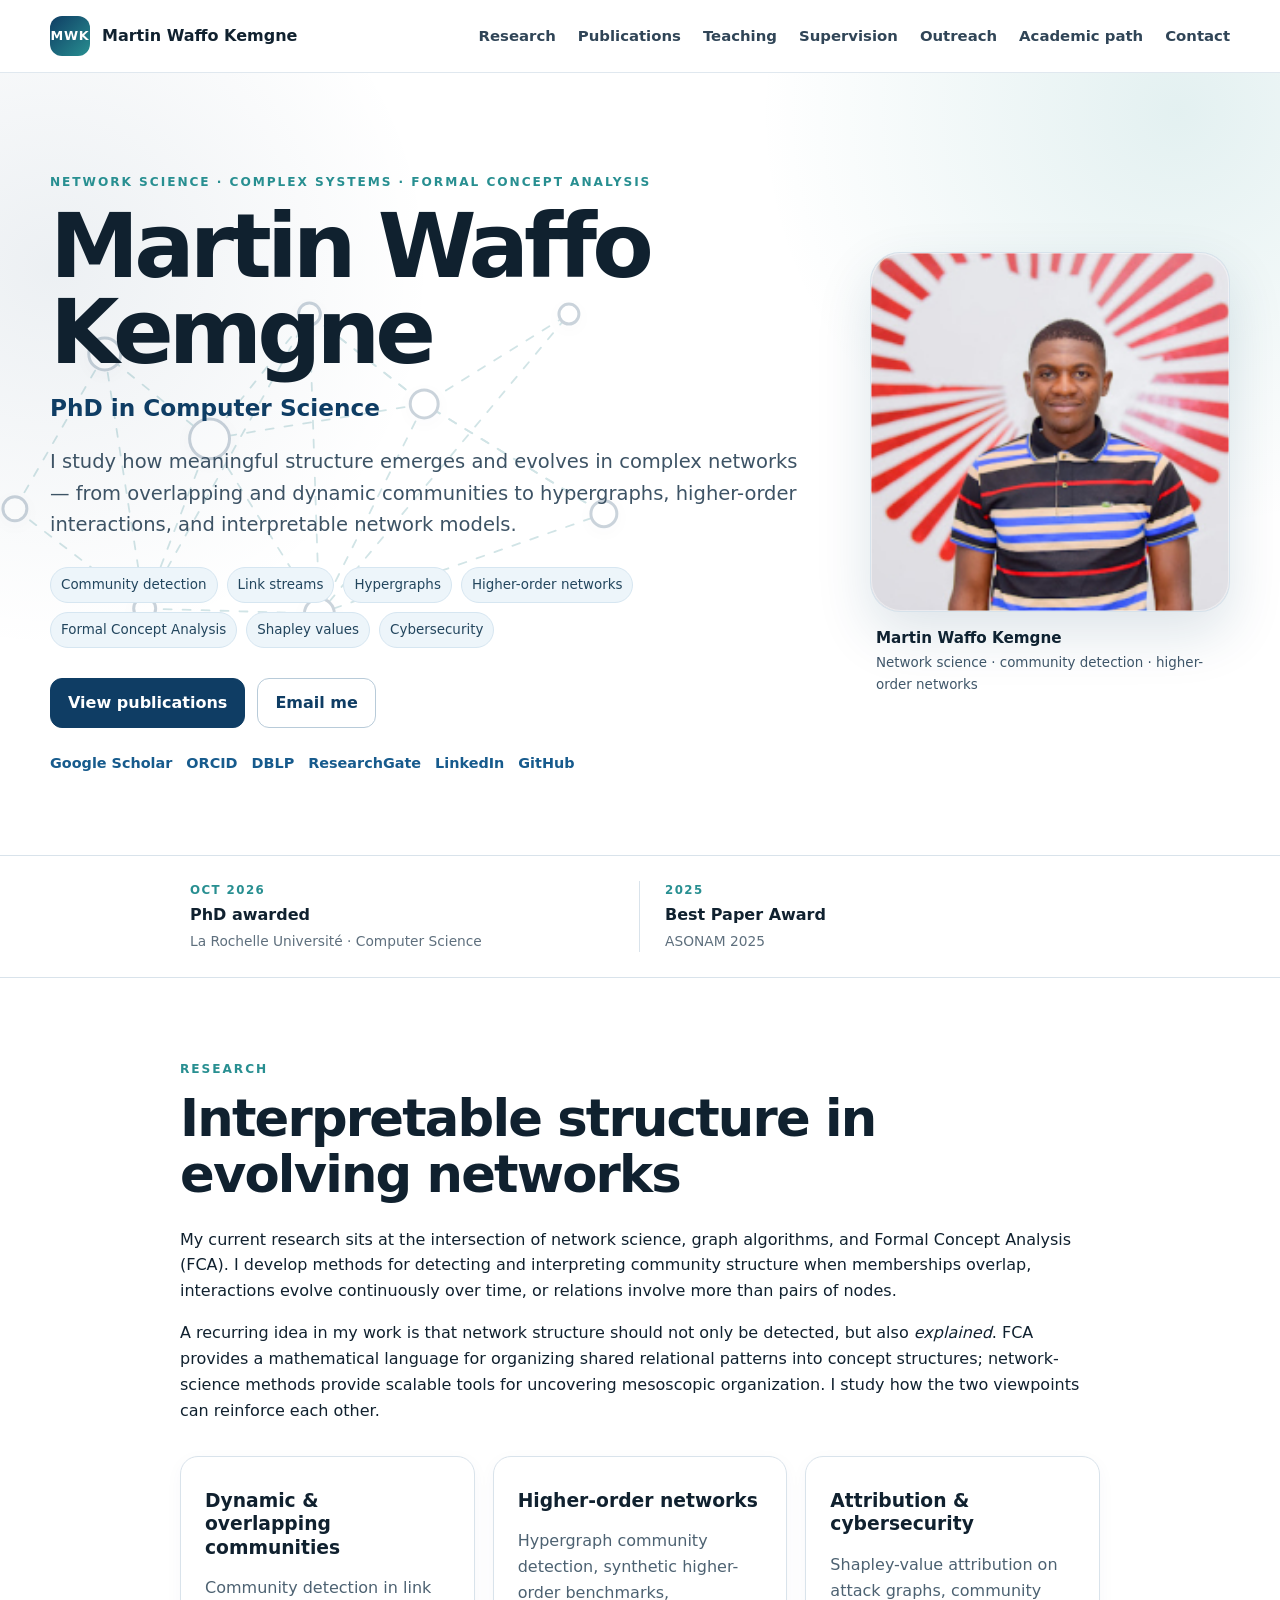
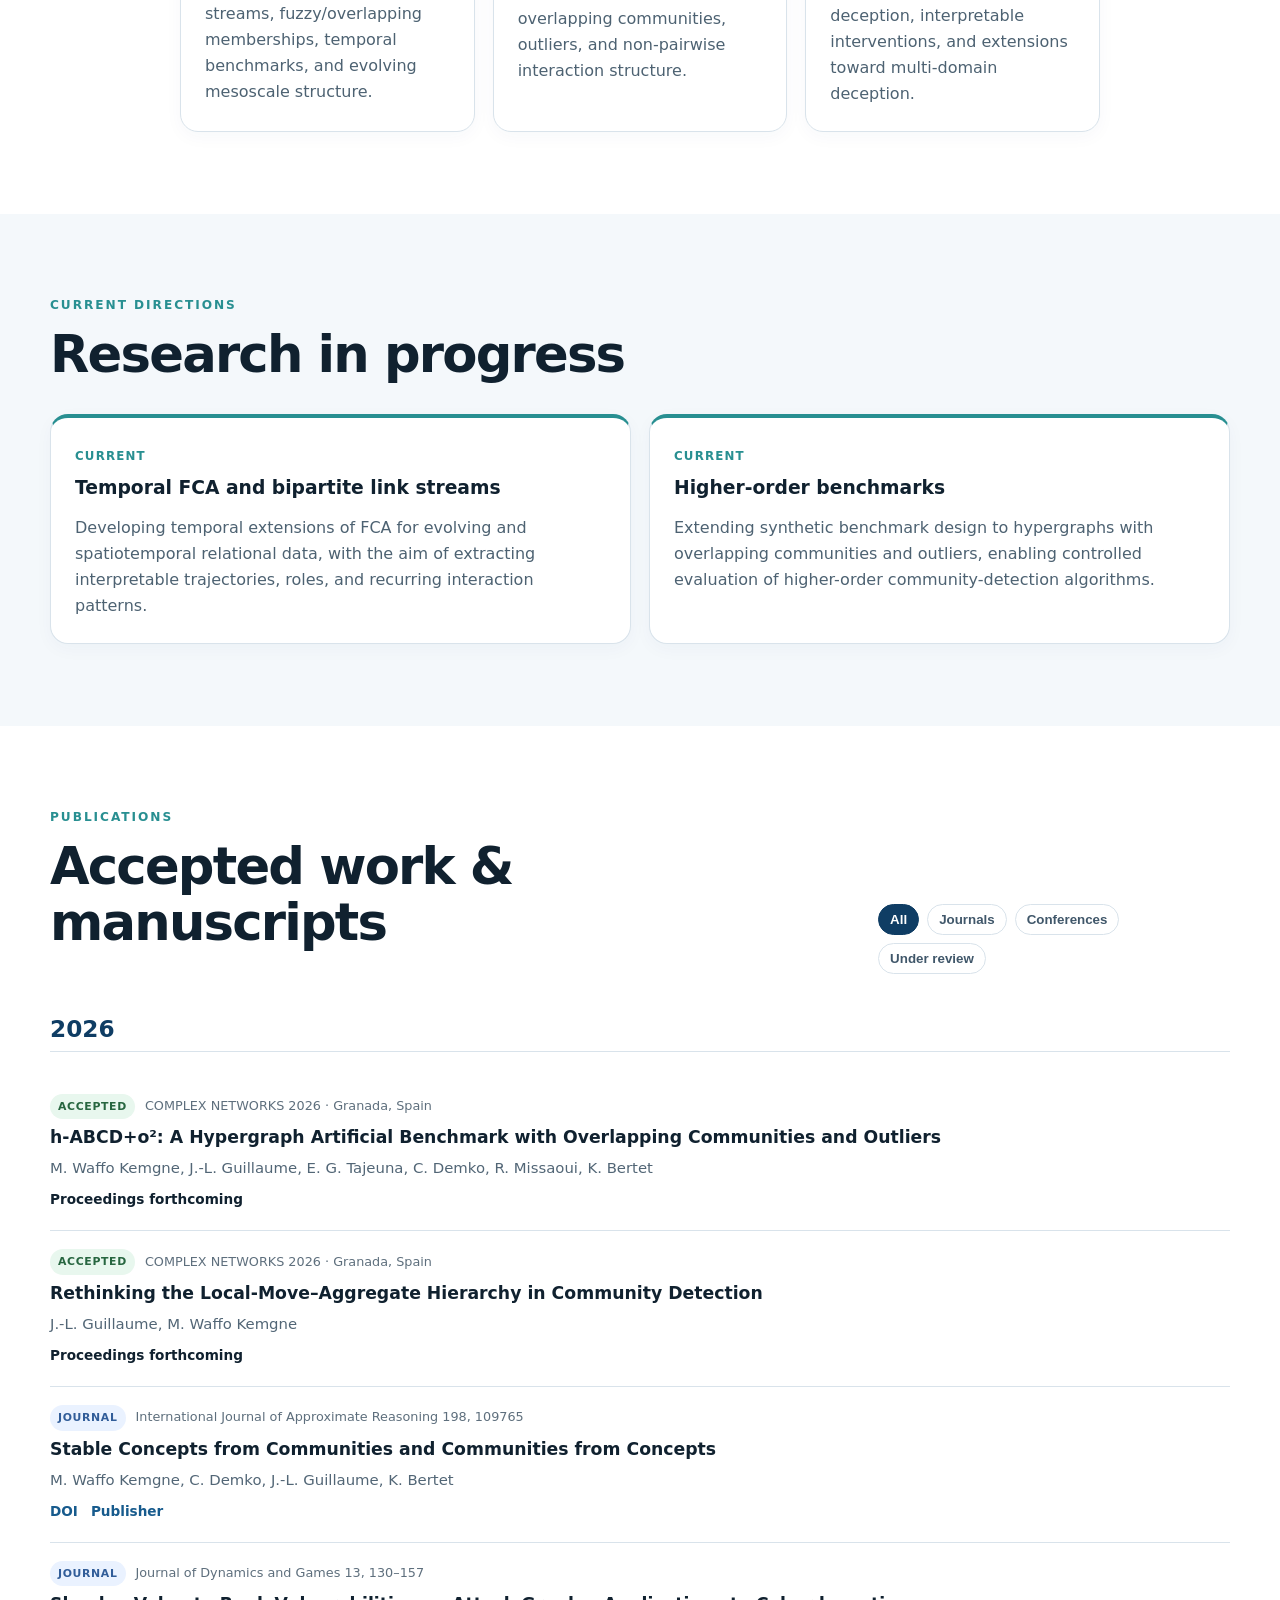
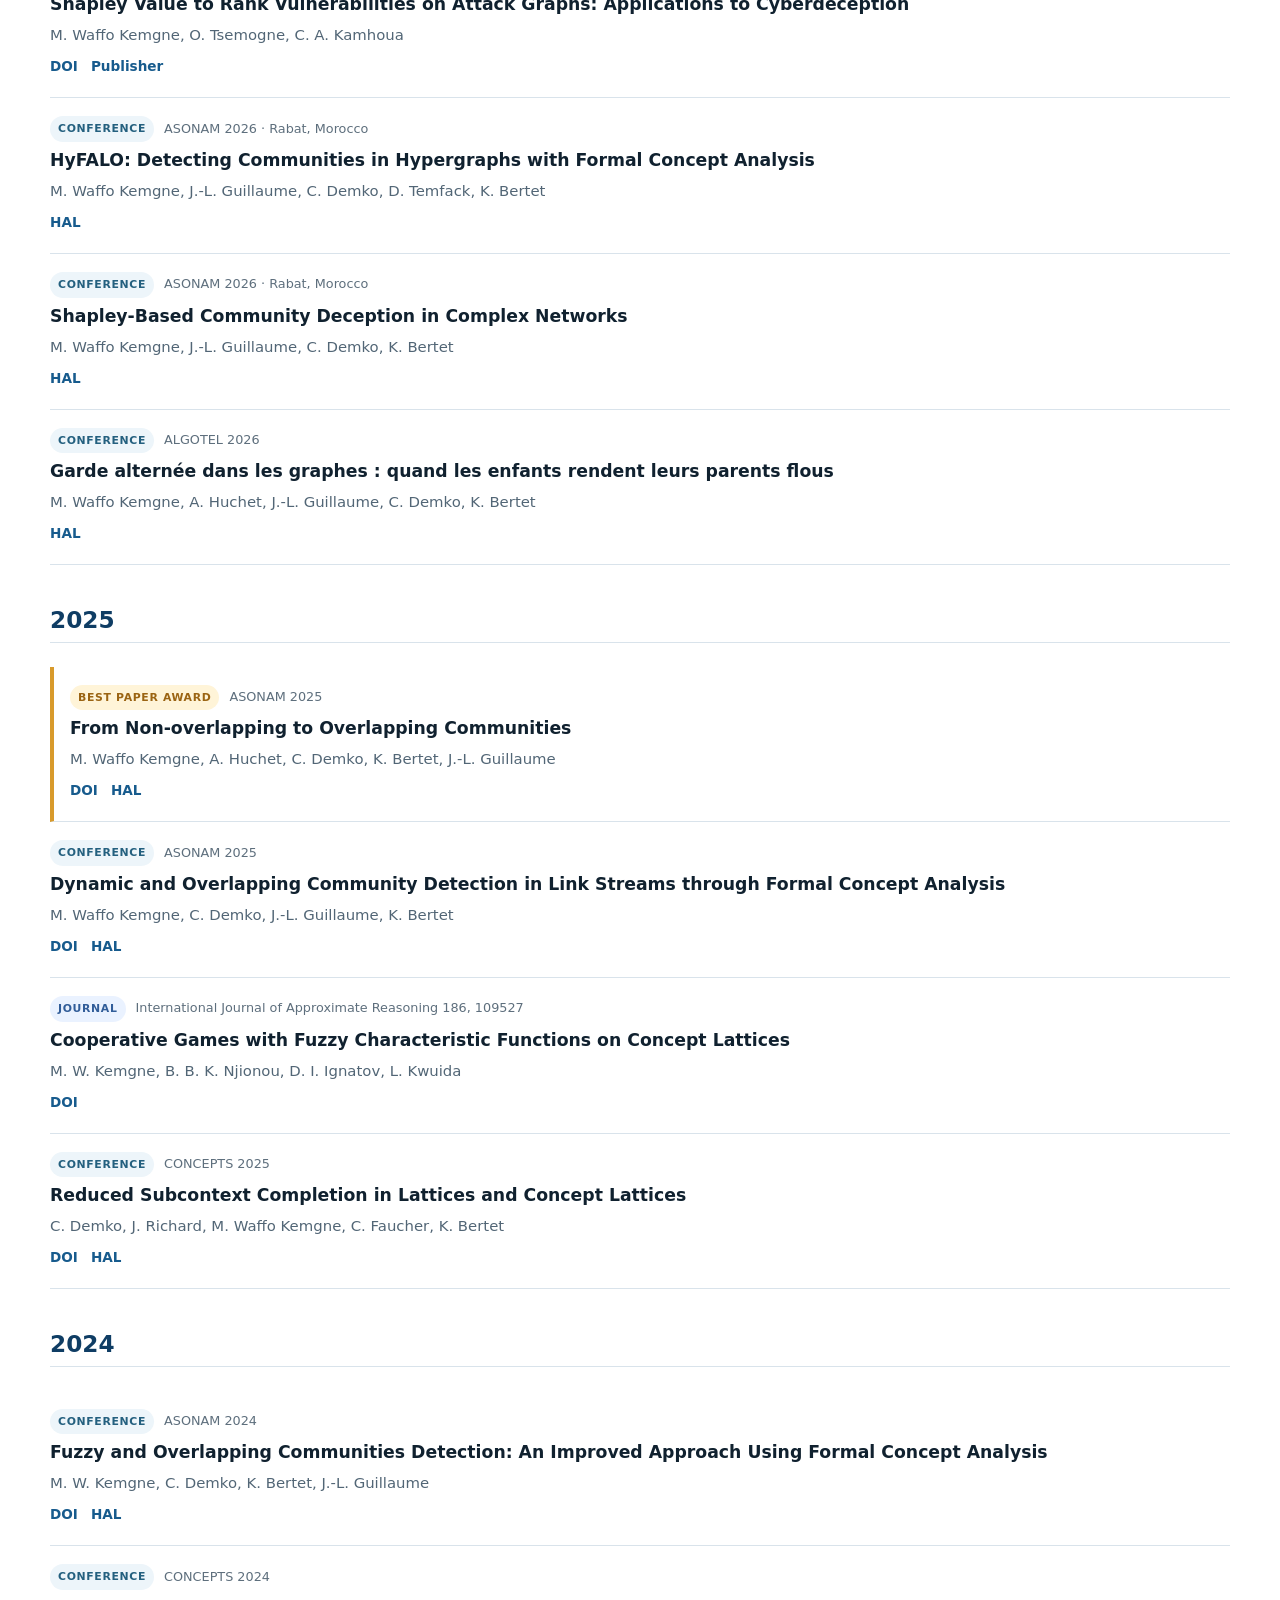
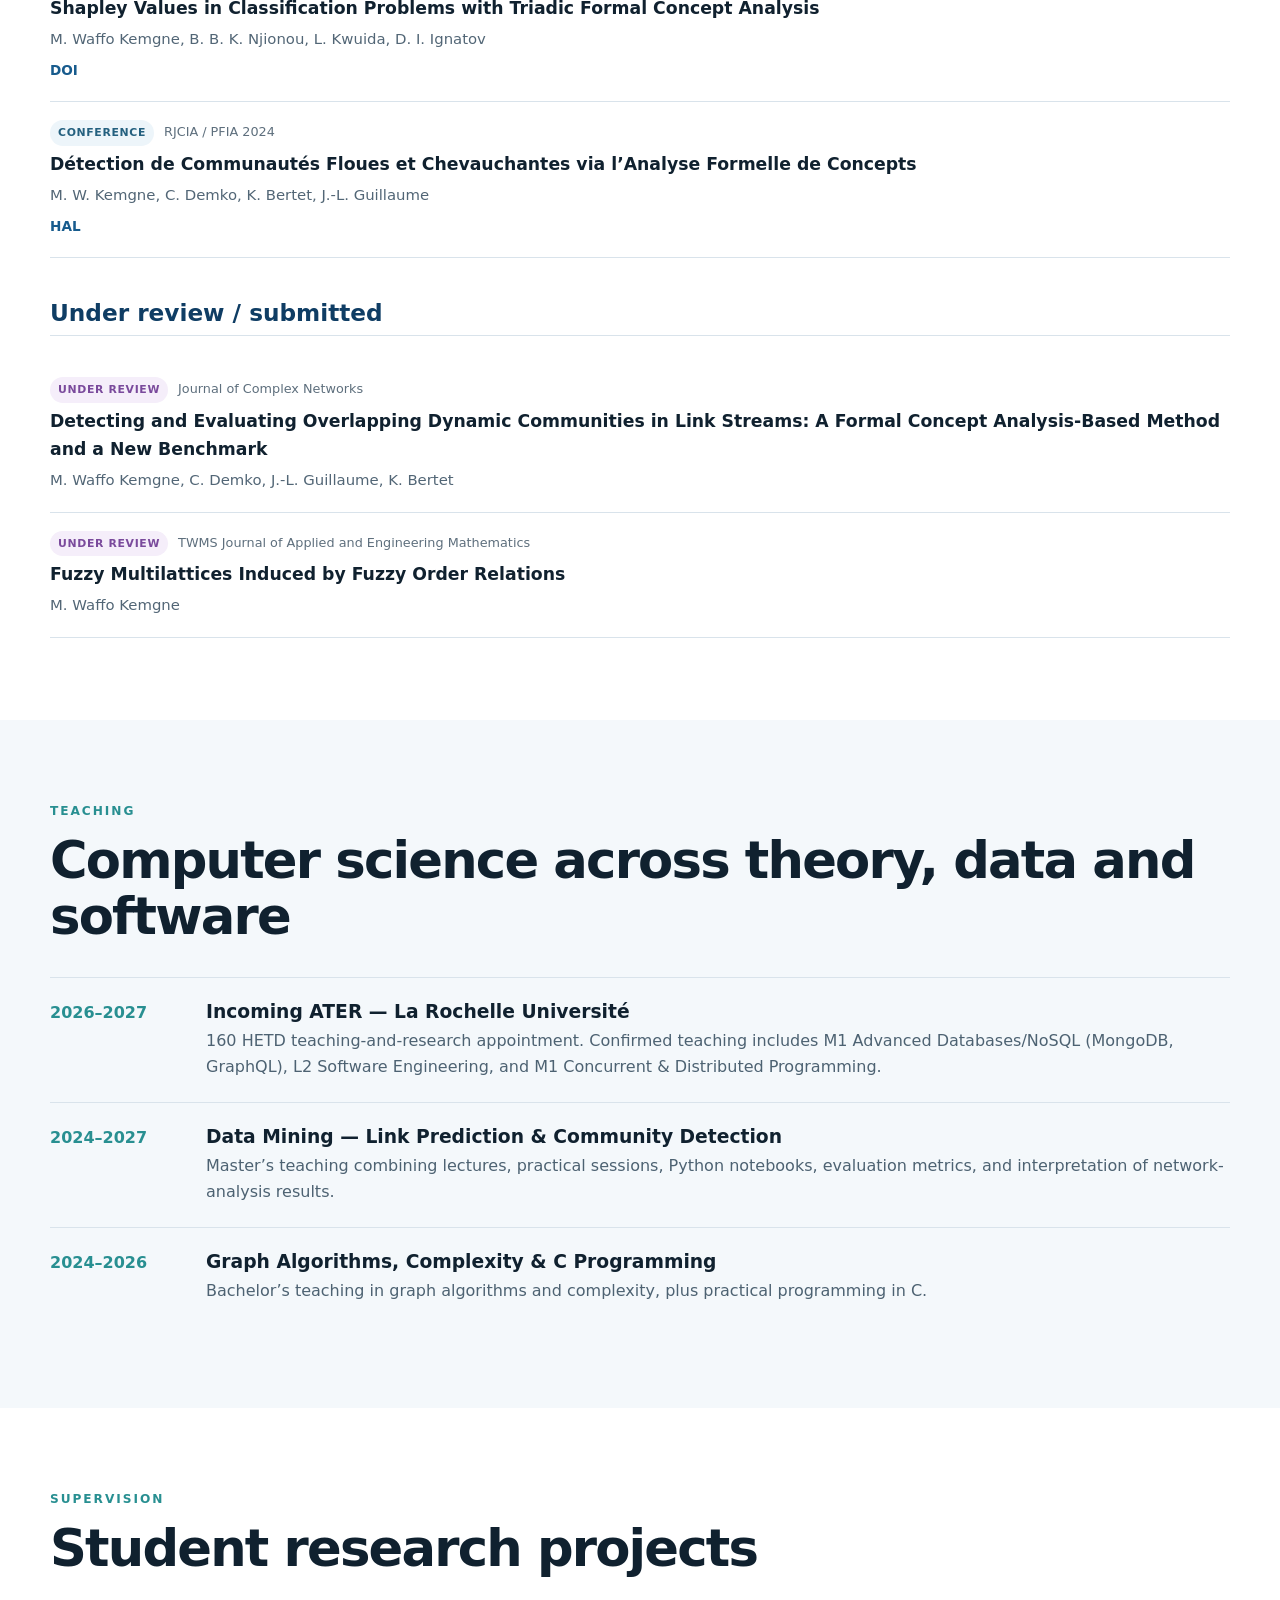
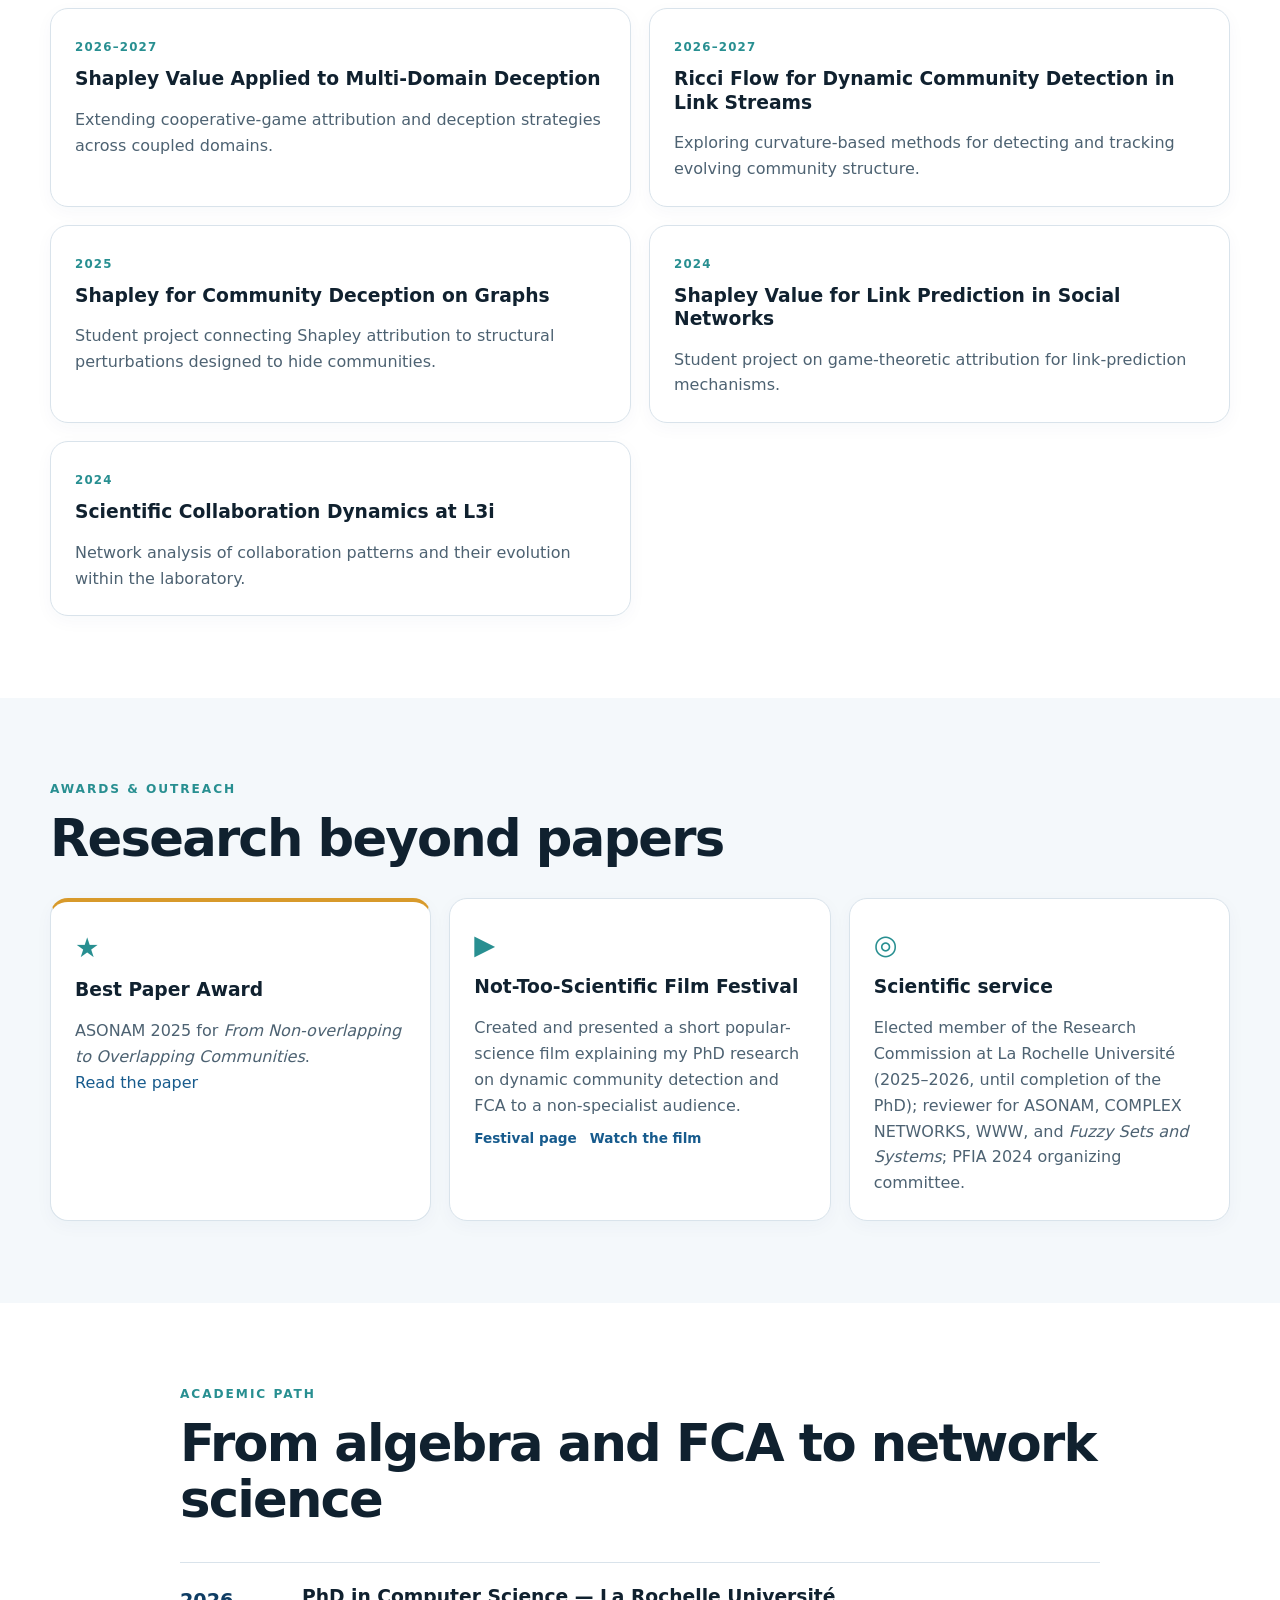
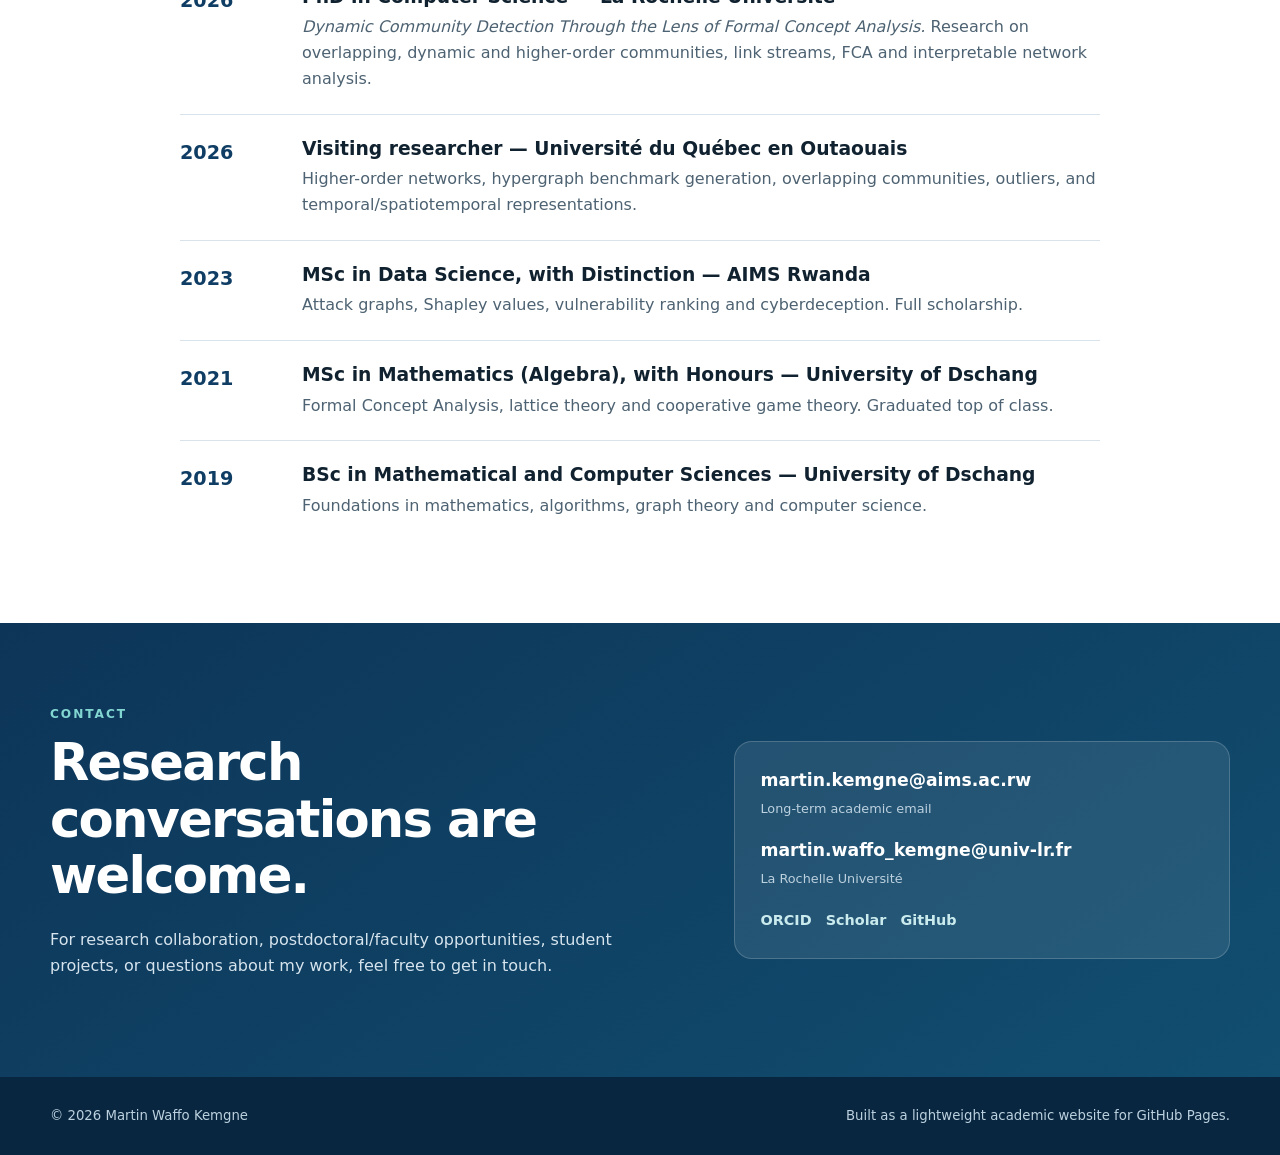
==== index.html @ 8e4bcd72 "Second updating to add dynamic and remove_ac_paper" ====
<!doctype html>
<html lang="en">
<head>
  <meta charset="utf-8">
  <meta name="viewport" content="width=device-width, initial-scale=1">
  <meta name="description" content="Martin Waffo Kemgne — PhD in Computer Science working on network science, community detection, temporal and higher-order networks, Formal Concept Analysis, and cybersecurity.">
  <meta name="author" content="Martin Waffo Kemgne">
  <meta name="theme-color" content="#0f3d64">
  <meta property="og:title" content="Martin Waffo Kemgne — Network Science & Complex Systems">
  <meta property="og:description" content="Research in community detection, link streams, hypergraphs, Formal Concept Analysis, Shapley values, and cybersecurity.">
  <meta property="og:type" content="website">
  <meta property="og:url" content="https://martinwaffo.github.io/">
  <title>Martin Waffo Kemgne | Network Science & Complex Systems</title>
  <link rel="icon" href="favicon.svg" type="image/svg+xml">
  <link rel="stylesheet" href="styles.css">
  <script type="application/ld+json">
  {
    "@context": "https://schema.org",
    "@type": "Person",
    "name": "Martin Waffo Kemgne",
    "url": "https://martinwaffo.github.io/",
    "email": "mailto:martin.kemgne@aims.ac.rw",
    "jobTitle": "PhD in Computer Science",
    "affiliation": {"@type":"Organization","name":"La Rochelle Université — L3i Laboratory"},
    "sameAs": [
      "https://orcid.org/0000-0002-0668-8825",
      "https://scholar.google.com/citations?user=1Huk8EgAAAAJ",
      "https://www.linkedin.com/in/martin-waffo-kemgne-985b36250/",
      "https://www.researchgate.net/profile/Martin-Waffo-Kemgne",
      "https://github.com/MartinWaffo",
      "https://dblp.org/pid/382/7765.html"
    ]
  }
  </script>
</head>
<body>
  <a class="skip-link" href="#main">Skip to content</a>
  <header class="site-header">
    <div class="container nav-wrap">
      <a class="brand" href="#top" aria-label="Martin Waffo Kemgne home">
        <span class="brand-mark">MWK</span>
        <span class="brand-name">Martin Waffo Kemgne</span>
      </a>
      <button class="nav-toggle" aria-expanded="false" aria-controls="nav">Menu</button>
      <nav id="nav" class="nav" aria-label="Primary navigation">
        <a href="#research">Research</a>
        <a href="#publications">Publications</a>
        <a href="#teaching">Teaching</a>
        <a href="#supervision">Supervision</a>
        <a href="#outreach">Outreach</a>
        <a href="#path">Academic path</a>
        <a href="#contact">Contact</a>
      </nav>
    </div>
  </header>

  <main id="main">
    <section id="top" class="hero section">
      <div class="container hero-grid">
        <div class="hero-copy">
          <svg class="hero-network-bg" viewBox="0 0 760 520" aria-hidden="true">
            <g class="hero-net-lines">
              <path d="M60 300 L150 145 L255 230 L355 105 L470 195 L615 105"/>
              <path d="M60 300 L190 400 L255 230 L365 405 L470 195 L650 305"/>
              <path d="M150 145 L190 400 L355 105 L365 405 L615 105"/>
              <path d="M255 230 L470 195 L650 305"/>
              <path d="M190 400 L365 405 L650 305"/>
              <path d="M355 105 L470 195"/>
            </g>
            <g class="hero-net-nodes">
              <circle class="n1" cx="60" cy="300" r="12"/>
              <circle class="n2" cx="150" cy="145" r="16"/>
              <circle class="n3" cx="190" cy="400" r="11"/>
              <circle class="n4" cx="255" cy="230" r="20"/>
              <circle class="n5" cx="355" cy="105" r="11"/>
              <circle class="n6" cx="365" cy="405" r="15"/>
              <circle class="n7" cx="470" cy="195" r="14"/>
              <circle class="n8" cx="615" cy="105" r="10"/>
              <circle class="n9" cx="650" cy="305" r="13"/>
            </g>
          </svg>
          <div class="hero-copy-inner">
            <p class="eyebrow">Network Science · Complex Systems · Formal Concept Analysis</p>
            <h1>Martin Waffo Kemgne</h1>
            <p class="hero-title">PhD in Computer Science</p>
            <p class="lede">I study how meaningful structure emerges and evolves in complex networks — from overlapping and dynamic communities to hypergraphs, higher-order interactions, and interpretable network models.</p>
            <div class="tags" aria-label="Research topics">
              <span>Community detection</span><span>Link streams</span><span>Hypergraphs</span><span>Higher-order networks</span><span>Formal Concept Analysis</span><span>Shapley values</span><span>Cybersecurity</span>
            </div>
            <div class="hero-actions">
              <a class="btn primary" href="#publications">View publications</a>
              <a class="btn" href="mailto:martin.kemgne@aims.ac.rw">Email me</a>
            </div>
            <div class="profile-links" aria-label="Academic profiles">
              <a href="https://scholar.google.com/citations?user=1Huk8EgAAAAJ" target="_blank" rel="noreferrer">Google Scholar</a>
              <a href="https://orcid.org/0000-0002-0668-8825" target="_blank" rel="noreferrer">ORCID</a>
              <a href="https://dblp.org/pid/382/7765.html" target="_blank" rel="noreferrer">DBLP</a>
              <a href="https://www.researchgate.net/profile/Martin-Waffo-Kemgne" target="_blank" rel="noreferrer">ResearchGate</a>
              <a href="https://www.linkedin.com/in/martin-waffo-kemgne-985b36250/" target="_blank" rel="noreferrer">LinkedIn</a>
              <a href="https://github.com/MartinWaffo" target="_blank" rel="noreferrer">GitHub</a>
            </div>
          </div>
        </div>
        <aside class="portrait-card" aria-label="Portrait of Martin Waffo Kemgne">
          <div class="portrait-frame">
            <img src="martin-profile.jpg" alt="Martin Waffo Kemgne">
          </div>
          <p class="portrait-caption"><strong>Martin Waffo Kemgne</strong><span>Network science · community detection · higher-order networks</span></p>
        </aside>
      </div>
    </section>

    <section class="news-strip" aria-label="Highlights">
      <div class="container news-grid news-grid-two">
        <div><span class="news-date">Oct 2026</span><strong>PhD awarded</strong><span>La Rochelle Université · Computer Science</span></div>
        <div><span class="news-date">2025</span><strong>Best Paper Award</strong><span>ASONAM 2025</span></div>
      </div>
    </section>

    <section id="research" class="section">
      <div class="container narrow">
        <p class="eyebrow">Research</p>
        <h2>Interpretable structure in evolving networks</h2>
        <p>My current research sits at the intersection of network science, graph algorithms, and Formal Concept Analysis (FCA). I develop methods for detecting and interpreting community structure when memberships overlap, interactions evolve continuously over time, or relations involve more than pairs of nodes.</p>
        <p>A recurring idea in my work is that network structure should not only be detected, but also <em>explained</em>. FCA provides a mathematical language for organizing shared relational patterns into concept structures; network-science methods provide scalable tools for uncovering mesoscopic organization. I study how the two viewpoints can reinforce each other.</p>
        <div class="cards three">
          <article class="card"><h3>Dynamic & overlapping communities</h3><p>Community detection in link streams, fuzzy/overlapping memberships, temporal benchmarks, and evolving mesoscale structure.</p></article>
          <article class="card"><h3>Higher-order networks</h3><p>Hypergraph community detection, synthetic higher-order benchmarks, overlapping communities, outliers, and non-pairwise interaction structure.</p></article>
          <article class="card"><h3>Attribution & cybersecurity</h3><p>Shapley-value attribution on attack graphs, community deception, interpretable interventions, and extensions toward multi-domain deception.</p></article>
        </div>
      </div>
    </section>

    <section id="projects" class="section alt">
      <div class="container">
        <p class="eyebrow">Current directions</p>
        <h2>Research in progress</h2>
        <div class="cards two">
          <article class="card feature"><span class="status">Current</span><h3>Temporal FCA and bipartite link streams</h3><p>Developing temporal extensions of FCA for evolving and spatiotemporal relational data, with the aim of extracting interpretable trajectories, roles, and recurring interaction patterns.</p></article>
          <article class="card feature"><span class="status">Current</span><h3>Higher-order benchmarks</h3><p>Extending synthetic benchmark design to hypergraphs with overlapping communities and outliers, enabling controlled evaluation of higher-order community-detection algorithms.</p></article>
        </div>
      </div>
    </section>

    <section id="publications" class="section">
      <div class="container">
        <div class="section-head">
          <div><p class="eyebrow">Publications</p><h2>Accepted work & manuscripts</h2></div>
          <div class="filters" role="group" aria-label="Publication filters">
            <button class="filter active" data-filter="all">All</button>
            <button class="filter" data-filter="journal">Journals</button>
            <button class="filter" data-filter="conference">Conferences</button>
            <button class="filter" data-filter="review">Under review</button>
          </div>
        </div>

        <div class="pub-group">
          <h3>2026</h3>
          <article class="publication" data-type="conference">
            <div class="pub-meta"><span class="badge accepted">Accepted</span><span>COMPLEX NETWORKS 2026 · Granada, Spain</span></div>
            <h4>h-ABCD+o²: A Hypergraph Artificial Benchmark with Overlapping Communities and Outliers</h4>
            <p>M. Waffo Kemgne, J.-L. Guillaume, E. G. Tajeuna, C. Demko, R. Missaoui, K. Bertet</p>
            <div class="pub-links"><span>Proceedings forthcoming</span></div>
          </article>
          <article class="publication" data-type="conference">
            <div class="pub-meta"><span class="badge accepted">Accepted</span><span>COMPLEX NETWORKS 2026 · Granada, Spain</span></div>
            <h4>Rethinking the Local-Move–Aggregate Hierarchy in Community Detection</h4>
            <p>J.-L. Guillaume, M. Waffo Kemgne</p>
            <div class="pub-links"><span>Proceedings forthcoming</span></div>
          </article>
          <article class="publication" data-type="journal">
            <div class="pub-meta"><span class="badge journal">Journal</span><span>International Journal of Approximate Reasoning 198, 109765</span></div>
            <h4>Stable Concepts from Communities and Communities from Concepts</h4>
            <p>M. Waffo Kemgne, C. Demko, J.-L. Guillaume, K. Bertet</p>
            <div class="pub-links"><a href="https://doi.org/10.1016/j.ijar.2026.109765" target="_blank" rel="noreferrer">DOI</a><a href="https://www.sciencedirect.com/science/article/pii/S0888613X26001404" target="_blank" rel="noreferrer">Publisher</a></div>
          </article>
          <article class="publication" data-type="journal">
            <div class="pub-meta"><span class="badge journal">Journal</span><span>Journal of Dynamics and Games 13, 130–157</span></div>
            <h4>Shapley Value to Rank Vulnerabilities on Attack Graphs: Applications to Cyberdeception</h4>
            <p>M. Waffo Kemgne, O. Tsemogne, C. A. Kamhoua</p>
            <div class="pub-links"><a href="https://doi.org/10.3934/jdg.2025016" target="_blank" rel="noreferrer">DOI</a><a href="https://www.aimsciences.org/article/doi/10.3934/jdg.2025016" target="_blank" rel="noreferrer">Publisher</a></div>
          </article>
          <article class="publication" data-type="conference">
            <div class="pub-meta"><span class="badge conference">Conference</span><span>ASONAM 2026 · Rabat, Morocco</span></div>
            <h4>HyFALO: Detecting Communities in Hypergraphs with Formal Concept Analysis</h4>
            <p>M. Waffo Kemgne, J.-L. Guillaume, C. Demko, D. Temfack, K. Bertet</p>
            <div class="pub-links"><a href="https://hal.science/hal-05684650" target="_blank" rel="noreferrer">HAL</a></div>
          </article>
          <article class="publication" data-type="conference">
            <div class="pub-meta"><span class="badge conference">Conference</span><span>ASONAM 2026 · Rabat, Morocco</span></div>
            <h4>Shapley-Based Community Deception in Complex Networks</h4>
            <p>M. Waffo Kemgne, J.-L. Guillaume, C. Demko, K. Bertet</p>
            <div class="pub-links"><a href="https://hal.science/hal-05684653" target="_blank" rel="noreferrer">HAL</a></div>
          </article>
          <article class="publication" data-type="conference">
            <div class="pub-meta"><span class="badge conference">Conference</span><span>ALGOTEL 2026</span></div>
            <h4>Garde alternée dans les graphes : quand les enfants rendent leurs parents flous</h4>
            <p>M. Waffo Kemgne, A. Huchet, J.-L. Guillaume, C. Demko, K. Bertet</p>
            <div class="pub-links"><a href="https://hal.science/hal-05604174" target="_blank" rel="noreferrer">HAL</a></div>
          </article>
        </div>

        <div class="pub-group">
          <h3>2025</h3>
          <article class="publication highlight" data-type="conference">
            <div class="pub-meta"><span class="badge award">Best Paper Award</span><span>ASONAM 2025</span></div>
            <h4>From Non-overlapping to Overlapping Communities</h4>
            <p>M. Waffo Kemgne, A. Huchet, C. Demko, K. Bertet, J.-L. Guillaume</p>
            <div class="pub-links"><a href="https://doi.org/10.1007/978-3-032-13513-1_26" target="_blank" rel="noreferrer">DOI</a><a href="https://hal.science/hal-05134820" target="_blank" rel="noreferrer">HAL</a></div>
          </article>
          <article class="publication" data-type="conference">
            <div class="pub-meta"><span class="badge conference">Conference</span><span>ASONAM 2025</span></div>
            <h4>Dynamic and Overlapping Community Detection in Link Streams through Formal Concept Analysis</h4>
            <p>M. Waffo Kemgne, C. Demko, J.-L. Guillaume, K. Bertet</p>
            <div class="pub-links"><a href="https://doi.org/10.1007/978-3-032-13513-1_7" target="_blank" rel="noreferrer">DOI</a><a href="https://hal.science/hal-05134823" target="_blank" rel="noreferrer">HAL</a></div>
          </article>
          <article class="publication" data-type="journal">
            <div class="pub-meta"><span class="badge journal">Journal</span><span>International Journal of Approximate Reasoning 186, 109527</span></div>
            <h4>Cooperative Games with Fuzzy Characteristic Functions on Concept Lattices</h4>
            <p>M. W. Kemgne, B. B. K. Njionou, D. I. Ignatov, L. Kwuida</p>
            <div class="pub-links"><a href="https://doi.org/10.1016/j.ijar.2025.109527" target="_blank" rel="noreferrer">DOI</a></div>
          </article>
          <article class="publication" data-type="conference">
            <div class="pub-meta"><span class="badge conference">Conference</span><span>CONCEPTS 2025</span></div>
            <h4>Reduced Subcontext Completion in Lattices and Concept Lattices</h4>
            <p>C. Demko, J. Richard, M. Waffo Kemgne, C. Faucher, K. Bertet</p>
            <div class="pub-links"><a href="https://doi.org/10.1007/978-3-032-03364-2_4" target="_blank" rel="noreferrer">DOI</a><a href="https://hal.science/hal-05134813" target="_blank" rel="noreferrer">HAL</a></div>
          </article>
        </div>

        <div class="pub-group">
          <h3>2024</h3>
          <article class="publication" data-type="conference">
            <div class="pub-meta"><span class="badge conference">Conference</span><span>ASONAM 2024</span></div>
            <h4>Fuzzy and Overlapping Communities Detection: An Improved Approach Using Formal Concept Analysis</h4>
            <p>M. W. Kemgne, C. Demko, K. Bertet, J.-L. Guillaume</p>
            <div class="pub-links"><a href="https://doi.org/10.1007/978-3-031-78548-1_3" target="_blank" rel="noreferrer">DOI</a><a href="https://hal.science/hal-04679375" target="_blank" rel="noreferrer">HAL</a></div>
          </article>
          <article class="publication" data-type="conference">
            <div class="pub-meta"><span class="badge conference">Conference</span><span>CONCEPTS 2024</span></div>
            <h4>Shapley Values in Classification Problems with Triadic Formal Concept Analysis</h4>
            <p>M. Waffo Kemgne, B. B. K. Njionou, L. Kwuida, D. I. Ignatov</p>
            <div class="pub-links"><a href="https://doi.org/10.1007/978-3-031-67868-4_6" target="_blank" rel="noreferrer">DOI</a></div>
          </article>
          <article class="publication" data-type="conference">
            <div class="pub-meta"><span class="badge conference">Conference</span><span>RJCIA / PFIA 2024</span></div>
            <h4>Détection de Communautés Floues et Chevauchantes via l’Analyse Formelle de Concepts</h4>
            <p>M. W. Kemgne, C. Demko, K. Bertet, J.-L. Guillaume</p>
            <div class="pub-links"><a href="https://hal.science/hal-04645638" target="_blank" rel="noreferrer">HAL</a></div>
          </article>
        </div>

        <div class="pub-group review-group">
          <h3>Under review / submitted</h3>
          <article class="publication" data-type="review">
            <div class="pub-meta"><span class="badge review">Under review</span><span>Journal of Complex Networks</span></div>
            <h4>Detecting and Evaluating Overlapping Dynamic Communities in Link Streams: A Formal Concept Analysis-Based Method and a New Benchmark</h4>
            <p>M. Waffo Kemgne, C. Demko, J.-L. Guillaume, K. Bertet</p>
          </article>
          <article class="publication" data-type="review">
            <div class="pub-meta"><span class="badge review">Under review</span><span>TWMS Journal of Applied and Engineering Mathematics</span></div>
            <h4>Fuzzy Multilattices Induced by Fuzzy Order Relations</h4>
            <p>M. Waffo Kemgne</p>
          </article>
        </div>
      </div>
    </section>

    <section id="teaching" class="section alt">
      <div class="container">
        <p class="eyebrow">Teaching</p>
        <h2>Computer science across theory, data and software</h2>
        <div class="timeline">
          <div class="timeline-item"><span>2026–2027</span><div><h3>Incoming ATER — La Rochelle Université</h3><p>160 HETD teaching-and-research appointment. Confirmed teaching includes M1 Advanced Databases/NoSQL (MongoDB, GraphQL), L2 Software Engineering, and M1 Concurrent & Distributed Programming.</p></div></div>
          <div class="timeline-item"><span>2024–2027</span><div><h3>Data Mining — Link Prediction & Community Detection</h3><p>Master’s teaching combining lectures, practical sessions, Python notebooks, evaluation metrics, and interpretation of network-analysis results.</p></div></div>
          <div class="timeline-item"><span>2024–2026</span><div><h3>Graph Algorithms, Complexity & C Programming</h3><p>Bachelor’s teaching in graph algorithms and complexity, plus practical programming in C.</p></div></div>
        </div>
      </div>
    </section>

    <section id="supervision" class="section">
      <div class="container">
        <p class="eyebrow">Supervision</p>
        <h2>Student research projects</h2>
        <div class="cards two">
          <article class="card"><span class="status">2026–2027</span><h3>Shapley Value Applied to Multi-Domain Deception</h3><p>Extending cooperative-game attribution and deception strategies across coupled domains.</p></article>
          <article class="card"><span class="status">2026–2027</span><h3>Ricci Flow for Dynamic Community Detection in Link Streams</h3><p>Exploring curvature-based methods for detecting and tracking evolving community structure.</p></article>
          <article class="card"><span class="status">2025</span><h3>Shapley for Community Deception on Graphs</h3><p>Student project connecting Shapley attribution to structural perturbations designed to hide communities.</p></article>
          <article class="card"><span class="status">2024</span><h3>Shapley Value for Link Prediction in Social Networks</h3><p>Student project on game-theoretic attribution for link-prediction mechanisms.</p></article>
          <article class="card"><span class="status">2024</span><h3>Scientific Collaboration Dynamics at L3i</h3><p>Network analysis of collaboration patterns and their evolution within the laboratory.</p></article>
        </div>
      </div>
    </section>

    <section id="outreach" class="section alt">
      <div class="container">
        <p class="eyebrow">Awards & outreach</p>
        <h2>Research beyond papers</h2>
        <div class="cards three">
          <article class="card award-card"><div class="big-icon">★</div><h3>Best Paper Award</h3><p>ASONAM 2025 for <em>From Non-overlapping to Overlapping Communities</em>.</p><a href="https://hal.science/hal-05134820" target="_blank" rel="noreferrer">Read the paper</a></article>
          <article class="card"><div class="big-icon">▶</div><h3>Not-Too-Scientific Film Festival</h3><p>Created and presented a short popular-science film explaining my PhD research on dynamic community detection and FCA to a non-specialist audience.</p><div class="pub-links"><a href="https://adocs.univ-lr.fr/festival/ffpts2025/" target="_blank" rel="noreferrer">Festival page</a><a href="https://youtu.be/aTssLEBtA5s" target="_blank" rel="noreferrer">Watch the film</a></div></article>
          <article class="card"><div class="big-icon">◎</div><h3>Scientific service</h3><p>Elected member of the Research Commission at La Rochelle Université (2025–2026, until completion of the PhD); reviewer for ASONAM, COMPLEX NETWORKS, WWW, and <em>Fuzzy Sets and Systems</em>; PFIA 2024 organizing committee.</p></article>
        </div>
      </div>
    </section>

    <section id="path" class="section">
      <div class="container narrow">
        <p class="eyebrow">Academic path</p>
        <h2>From algebra and FCA to network science</h2>
        <div class="path-list">
          <div><span class="year">2026</span><div><h3>PhD in Computer Science — La Rochelle Université</h3><p><em>Dynamic Community Detection Through the Lens of Formal Concept Analysis.</em> Research on overlapping, dynamic and higher-order communities, link streams, FCA and interpretable network analysis.</p></div></div>
          <div><span class="year">2026</span><div><h3>Visiting researcher — Université du Québec en Outaouais</h3><p>Higher-order networks, hypergraph benchmark generation, overlapping communities, outliers, and temporal/spatiotemporal representations.</p></div></div>
          <div><span class="year">2023</span><div><h3>MSc in Data Science, with Distinction — AIMS Rwanda</h3><p>Attack graphs, Shapley values, vulnerability ranking and cyberdeception. Full scholarship.</p></div></div>
          <div><span class="year">2021</span><div><h3>MSc in Mathematics (Algebra), with Honours — University of Dschang</h3><p>Formal Concept Analysis, lattice theory and cooperative game theory. Graduated top of class.</p></div></div>
          <div><span class="year">2019</span><div><h3>BSc in Mathematical and Computer Sciences — University of Dschang</h3><p>Foundations in mathematics, algorithms, graph theory and computer science.</p></div></div>
        </div>
      </div>
    </section>

    <section id="contact" class="section contact-section">
      <div class="container contact-grid">
        <div><p class="eyebrow">Contact</p><h2>Research conversations are welcome.</h2><p>For research collaboration, postdoctoral/faculty opportunities, student projects, or questions about my work, feel free to get in touch.</p></div>
        <div class="contact-card">
          <a class="contact-email" href="mailto:martin.kemgne@aims.ac.rw">martin.kemgne@aims.ac.rw</a>
          <span>Long-term academic email</span>
          <a class="contact-email secondary" href="mailto:martin.waffo_kemgne@univ-lr.fr">martin.waffo_kemgne@univ-lr.fr</a>
          <span>La Rochelle Université</span>
          <div class="profile-links compact"><a href="https://orcid.org/0000-0002-0668-8825">ORCID</a><a href="https://scholar.google.com/citations?user=1Huk8EgAAAAJ">Scholar</a><a href="https://github.com/MartinWaffo">GitHub</a></div>
        </div>
      </div>
    </section>
  </main>

  <footer>
    <div class="container footer-wrap">
      <span>© <span id="year"></span> Martin Waffo Kemgne</span>
      <span>Built as a lightweight academic website for GitHub Pages.</span>
    </div>
  </footer>
  <script src="script.js"></script>
</body>
</html>
---- styles.css ----
:root {
  --ink:#10212f; --muted:#5e6f7d; --blue:#0f3d64; --blue2:#175b8d; --teal:#288f91;
  --paper:#ffffff; --soft:#f4f8fb; --line:#d9e3eb; --award:#9b6413; --review:#7a4a9c;
  --shadow:0 12px 35px rgba(15,61,100,.09); --radius:18px; --max:1180px;
}
*{box-sizing:border-box} html{scroll-behavior:smooth} body{margin:0;font-family:Inter,ui-sans-serif,system-ui,-apple-system,BlinkMacSystemFont,"Segoe UI",sans-serif;color:var(--ink);background:var(--paper);line-height:1.62} a{color:var(--blue2);text-decoration:none} a:hover{text-decoration:underline} img,svg{max-width:100%}.container{width:min(var(--max),calc(100% - 38px));margin:auto}.narrow{max-width:920px}.section{padding:82px 0}.alt{background:var(--soft)}.skip-link{position:absolute;left:-9999px}.skip-link:focus{left:16px;top:16px;background:#fff;padding:10px;z-index:99}.site-header{position:sticky;top:0;z-index:50;background:rgba(255,255,255,.94);backdrop-filter:blur(10px);border-bottom:1px solid rgba(217,227,235,.8)}.nav-wrap{height:72px;display:flex;align-items:center;justify-content:space-between;gap:20px}.brand{display:flex;align-items:center;gap:12px;color:var(--ink);font-weight:760}.brand:hover{text-decoration:none}.brand-mark{display:grid;place-items:center;width:40px;height:40px;border-radius:12px;background:linear-gradient(135deg,var(--blue),var(--teal));color:white;font-size:.8rem;letter-spacing:.06em}.nav{display:flex;align-items:center;gap:22px;font-size:.93rem}.nav a{color:#304557;font-weight:650}.nav-toggle{display:none;border:1px solid var(--line);background:white;padding:8px 12px;border-radius:10px}.hero{padding:100px 0 80px;background:radial-gradient(circle at 92% 5%,rgba(40,143,145,.13),transparent 30%),radial-gradient(circle at 4% 25%,rgba(15,61,100,.08),transparent 28%)}.hero-grid{display:grid;grid-template-columns:1.15fr .85fr;align-items:center;gap:56px}.eyebrow{text-transform:uppercase;letter-spacing:.16em;font-size:.76rem;font-weight:800;color:var(--teal);margin:0 0 10px}.hero h1{font-size:clamp(3rem,7vw,5.8rem);line-height:.96;margin:0 0 14px;letter-spacing:-.055em}.hero-title{font-size:1.45rem;font-weight:700;color:var(--blue);margin:0 0 20px}.lede{font-size:1.22rem;max-width:760px;color:#3d5365}.tags{display:flex;flex-wrap:wrap;gap:9px;margin:26px 0}.tags span{font-size:.84rem;background:#edf5fa;border:1px solid #d6e6f1;padding:6px 10px;border-radius:999px;color:#23465e}.hero-actions{display:flex;gap:12px;margin:30px 0 24px}.btn{display:inline-flex;align-items:center;justify-content:center;border:1px solid #b8cbd9;padding:11px 17px;border-radius:12px;font-weight:750;color:var(--blue)}.btn:hover{text-decoration:none;transform:translateY(-1px)}.btn.primary{background:var(--blue);color:white;border-color:var(--blue)}.profile-links{display:flex;flex-wrap:wrap;gap:14px;font-size:.9rem}.profile-links a{font-weight:650}.hero-art{background:linear-gradient(145deg,#f7fbfd,#eaf4f8);border:1px solid var(--line);border-radius:28px;padding:26px;box-shadow:var(--shadow)}.art-caption{text-align:center;color:var(--muted);font-size:.86rem;letter-spacing:.04em}.news-strip{border-top:1px solid var(--line);border-bottom:1px solid var(--line);background:#fff}.news-grid{display:grid;grid-template-columns:repeat(3,1fr);padding:25px 0}.news-grid>div{display:grid;gap:2px;padding:0 25px;border-right:1px solid var(--line)}.news-grid>div:first-child{padding-left:0}.news-grid>div:last-child{border-right:0}.news-date{font-size:.74rem;text-transform:uppercase;color:var(--teal);font-weight:800;letter-spacing:.12em}.news-grid strong{font-size:1rem}.news-grid span:last-child{font-size:.86rem;color:var(--muted)}h2{font-size:clamp(2rem,4vw,3.2rem);letter-spacing:-.035em;line-height:1.1;margin:0 0 24px}h3{line-height:1.25}.cards{display:grid;gap:18px;margin-top:32px}.cards.three{grid-template-columns:repeat(3,1fr)}.cards.two{grid-template-columns:repeat(2,1fr)}.card{border:1px solid var(--line);background:white;border-radius:var(--radius);padding:24px;box-shadow:0 5px 18px rgba(15,61,100,.035)}.card h3{margin:8px 0}.card p{color:#4d6272;margin-bottom:0}.feature{border-top:4px solid var(--teal)}.status{font-size:.74rem;text-transform:uppercase;letter-spacing:.1em;color:var(--teal);font-weight:800}.section-head{display:flex;justify-content:space-between;align-items:end;gap:25px}.filters{display:flex;flex-wrap:wrap;gap:8px}.filter{border:1px solid var(--line);background:white;color:#40576a;padding:7px 11px;border-radius:999px;cursor:pointer;font-weight:700}.filter.active{background:var(--blue);color:white;border-color:var(--blue)}.pub-group{margin-top:40px}.pub-group>h3{font-size:1.45rem;color:var(--blue);border-bottom:1px solid var(--line);padding-bottom:8px}.publication{padding:18px 0 20px;border-bottom:1px solid var(--line)}.publication.hidden{display:none}.publication.highlight{border-left:4px solid #d89a2b;padding-left:16px}.publication h4{font-size:1.08rem;margin:5px 0 4px}.publication p{margin:0;color:#526676;font-size:.93rem}.pub-meta{display:flex;flex-wrap:wrap;gap:10px;align-items:center;color:var(--muted);font-size:.8rem}.badge{font-size:.68rem;font-weight:850;letter-spacing:.06em;text-transform:uppercase;padding:4px 8px;border-radius:999px;background:#edf5fa;color:var(--blue)}.badge.award{background:#fff4d8;color:var(--award)}.badge.accepted{background:#e8f7ee;color:#276640}.badge.journal{background:#eaf2ff;color:#315d99}.badge.conference{background:#edf5fa;color:#24607f}.badge.review{background:#f5eefa;color:var(--review)}.pub-links{display:flex;gap:13px;margin-top:8px;font-size:.85rem;font-weight:700}.timeline{display:grid;gap:0;margin-top:32px}.timeline-item{display:grid;grid-template-columns:130px 1fr;gap:26px;padding:22px 0;border-top:1px solid var(--line)}.timeline-item span{color:var(--teal);font-weight:800}.timeline-item h3{margin:0 0 5px}.timeline-item p{margin:0;color:#4d6272}.big-icon{font-size:1.7rem;color:var(--teal)}.award-card{border-top:4px solid #d89a2b}.path-list{margin-top:34px}.path-list>div{display:grid;grid-template-columns:100px 1fr;gap:22px;padding:22px 0;border-top:1px solid var(--line)}.year{font-weight:850;color:var(--blue);font-size:1.2rem}.path-list h3{margin:0 0 6px}.path-list p{margin:0;color:#4d6272}.contact-section{background:linear-gradient(145deg,#0d3558,#114e70);color:white}.contact-section .eyebrow{color:#82d6d2}.contact-grid{display:grid;grid-template-columns:1fr .8fr;gap:65px;align-items:center}.contact-grid p{color:#d6e4ee}.contact-card{background:rgba(255,255,255,.09);border:1px solid rgba(255,255,255,.18);padding:25px;border-radius:var(--radius);display:grid;gap:4px}.contact-email{color:white;font-size:1.08rem;font-weight:800;word-break:break-word}.contact-email.secondary{margin-top:13px}.contact-card span{color:#bcd1df;font-size:.8rem}.profile-links.compact{margin-top:16px}.profile-links.compact a{color:#caebee}footer{padding:28px 0;background:#08263f;color:#bcd1df}.footer-wrap{display:flex;justify-content:space-between;gap:20px;font-size:.83rem}
@media (max-width:900px){.nav-toggle{display:block}.nav{position:absolute;top:72px;left:0;right:0;background:white;border-bottom:1px solid var(--line);padding:18px 20px;display:none;flex-direction:column;align-items:flex-start}.nav.open{display:flex}.hero-grid,.contact-grid{grid-template-columns:1fr}.hero-art{max-width:600px}.cards.three{grid-template-columns:1fr}.news-grid{grid-template-columns:1fr}.news-grid>div{padding:15px 0;border-right:0;border-bottom:1px solid var(--line)}.news-grid>div:last-child{border-bottom:0}.section-head{align-items:flex-start;flex-direction:column}}
@media (max-width:650px){.section{padding:62px 0}.hero{padding-top:70px}.cards.two{grid-template-columns:1fr}.timeline-item,.path-list>div{grid-template-columns:1fr;gap:5px}.brand-name{display:none}.footer-wrap{flex-direction:column}.hero h1{font-size:3.2rem}}
@media (prefers-reduced-motion:reduce){html{scroll-behavior:auto}*{transition:none!important}}

/* --- Hero refinement: animated network as a subtle background, portrait kept clean --- */
.hero{position:relative;overflow:hidden}
.hero-grid{grid-template-columns:minmax(0,1.35fr) minmax(260px,.65fr);position:relative;z-index:1}
.hero-copy{position:relative;min-height:540px;display:flex;align-items:center;isolation:isolate}
.hero-copy-inner{position:relative;z-index:2;max-width:800px}
.hero-network-bg{position:absolute;z-index:0;width:min(920px,105%);height:auto;left:-95px;top:50%;transform:translateY(-51%);opacity:.22;pointer-events:none;filter:saturate(.9)}
.hero-net-lines{fill:none;stroke:#2a8892;stroke-width:1.8;stroke-linecap:round;stroke-dasharray:8 11;animation:network-flow 18s linear infinite}
.hero-net-nodes circle{fill:#ffffff;stroke:#0f3d64;stroke-width:3;transform-box:fill-box;transform-origin:center;filter:drop-shadow(0 4px 10px rgba(15,61,100,.12))}
.hero-net-nodes .n1,.hero-net-nodes .n5,.hero-net-nodes .n8{animation:node-pulse 6.4s ease-in-out infinite}
.hero-net-nodes .n2,.hero-net-nodes .n6,.hero-net-nodes .n9{animation:node-pulse 7.6s ease-in-out .8s infinite}
.hero-net-nodes .n3,.hero-net-nodes .n4,.hero-net-nodes .n7{animation:node-pulse 8.8s ease-in-out 1.6s infinite}
@keyframes network-flow{to{stroke-dashoffset:-190}}
@keyframes node-pulse{0%,100%{transform:scale(1);opacity:.72}50%{transform:scale(1.24);opacity:1}}

.portrait-card{justify-self:end;width:min(100%,360px);margin:0;position:relative;z-index:3}
.portrait-frame{position:relative;aspect-ratio:1/1;border-radius:30px;overflow:hidden;background:#edf5fa;border:1px solid rgba(15,61,100,.10);box-shadow:0 22px 55px rgba(15,61,100,.14)}
.portrait-frame:before{content:"";position:absolute;inset:0;z-index:1;border-radius:inherit;box-shadow:inset 0 0 0 1px rgba(255,255,255,.42);pointer-events:none}
.portrait-frame img{width:100%;height:100%;object-fit:cover;display:block}
.portrait-caption{display:grid;gap:2px;margin:14px 6px 0;color:#40576a;font-size:.84rem}
.portrait-caption strong{color:var(--ink);font-size:.95rem}

.news-grid-two{grid-template-columns:repeat(2,minmax(0,1fr));max-width:900px}
.news-grid-two>div:nth-child(2){border-right:0}

@media (max-width:900px){
  .hero-grid{grid-template-columns:1fr}
  .hero-copy{min-height:auto;padding:26px 0 8px}
  .hero-network-bg{width:980px;left:-250px;top:43%;opacity:.16}
  .portrait-card{justify-self:start;width:min(100%,330px);margin-top:18px}
  .news-grid-two{grid-template-columns:1fr}
}
@media (max-width:650px){
  .hero-network-bg{width:850px;left:-280px;opacity:.12}
  .portrait-card{width:min(82vw,300px)}
}
@media (prefers-reduced-motion:reduce){
  .hero-net-lines,.hero-net-nodes circle{animation:none!important}
}
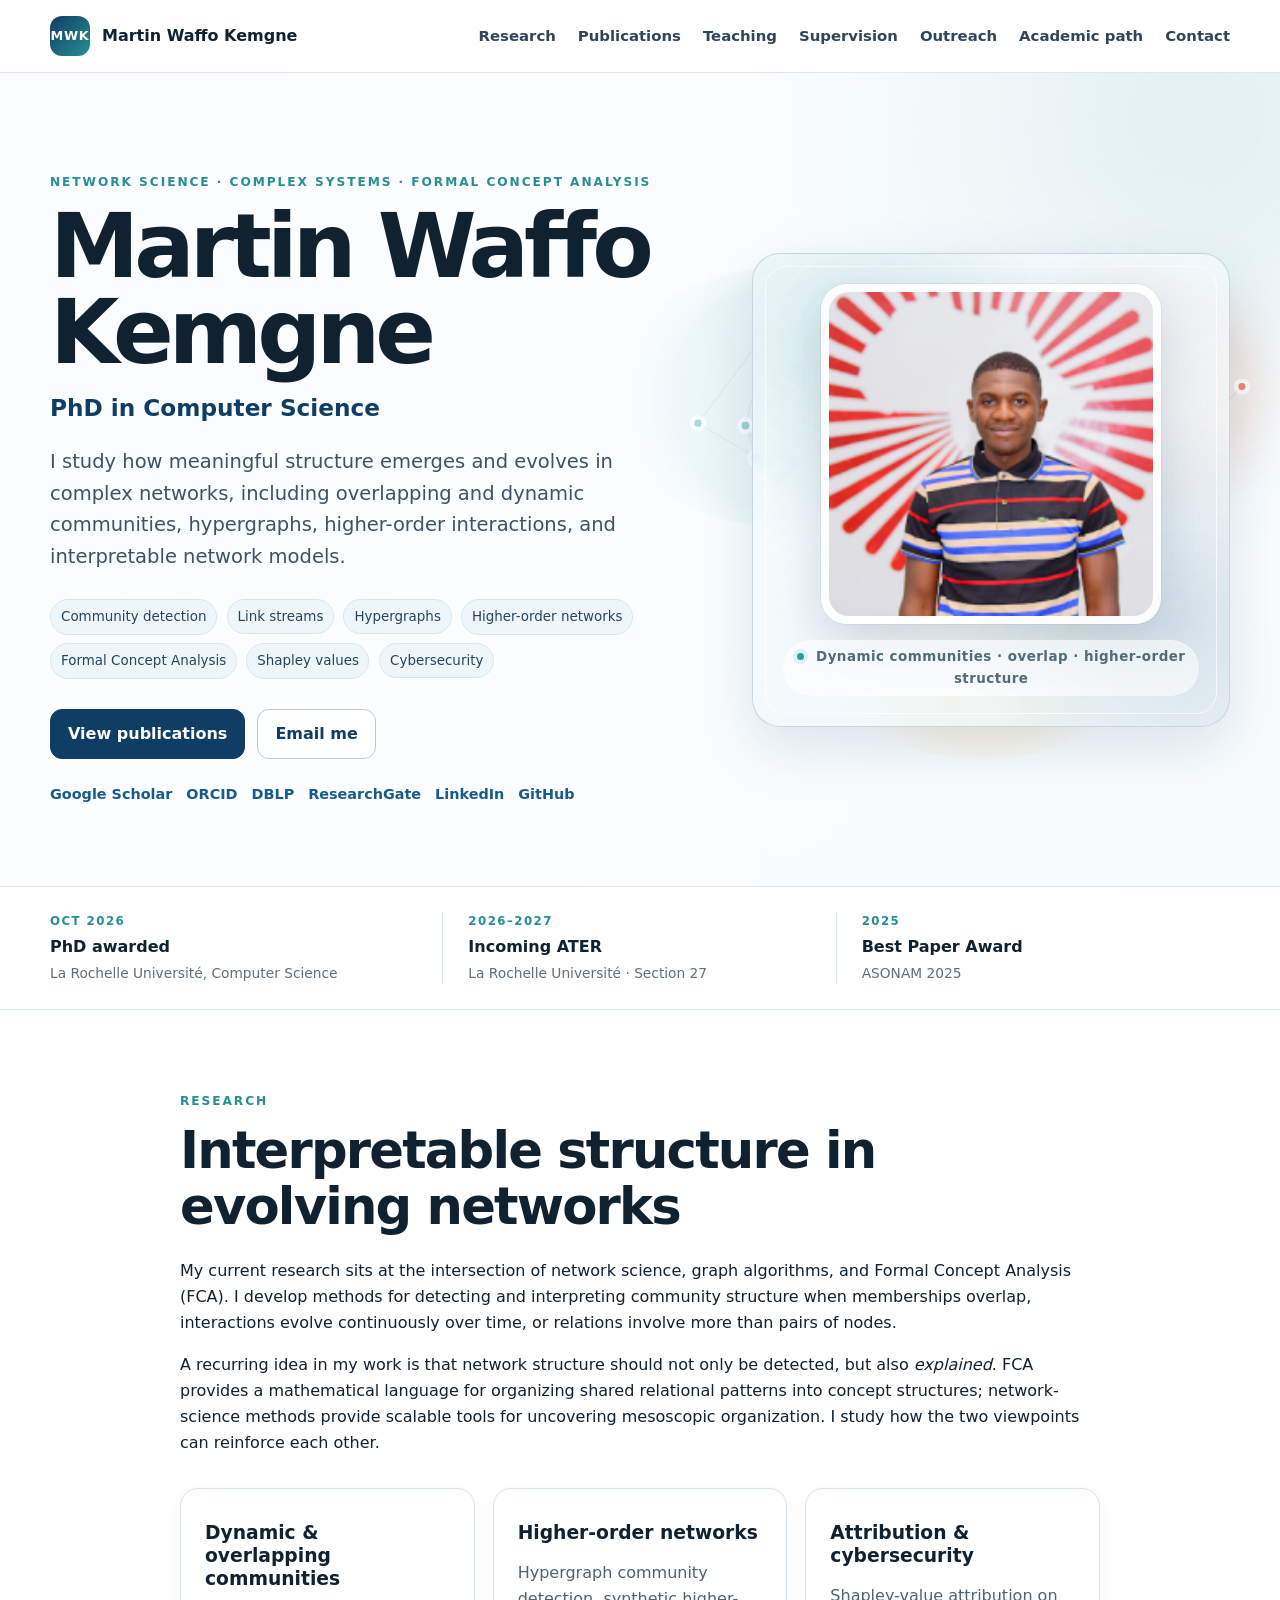
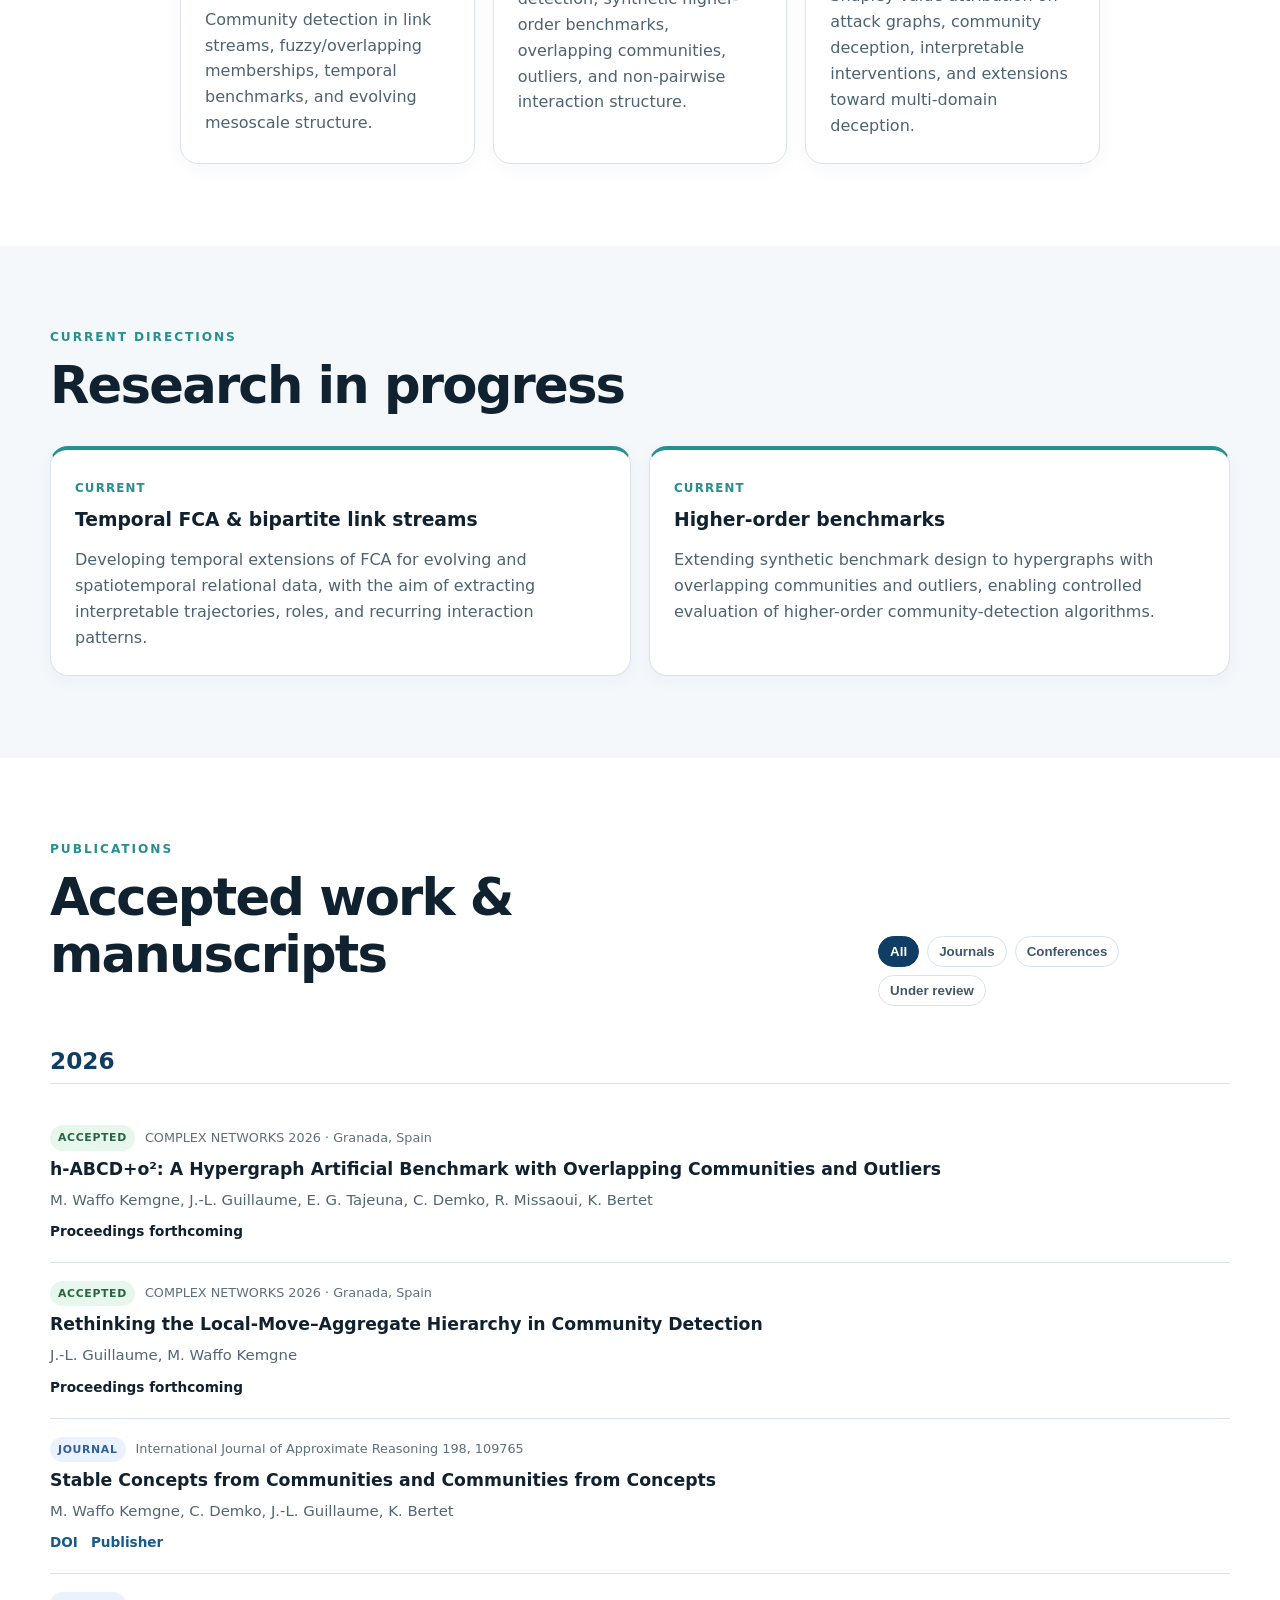
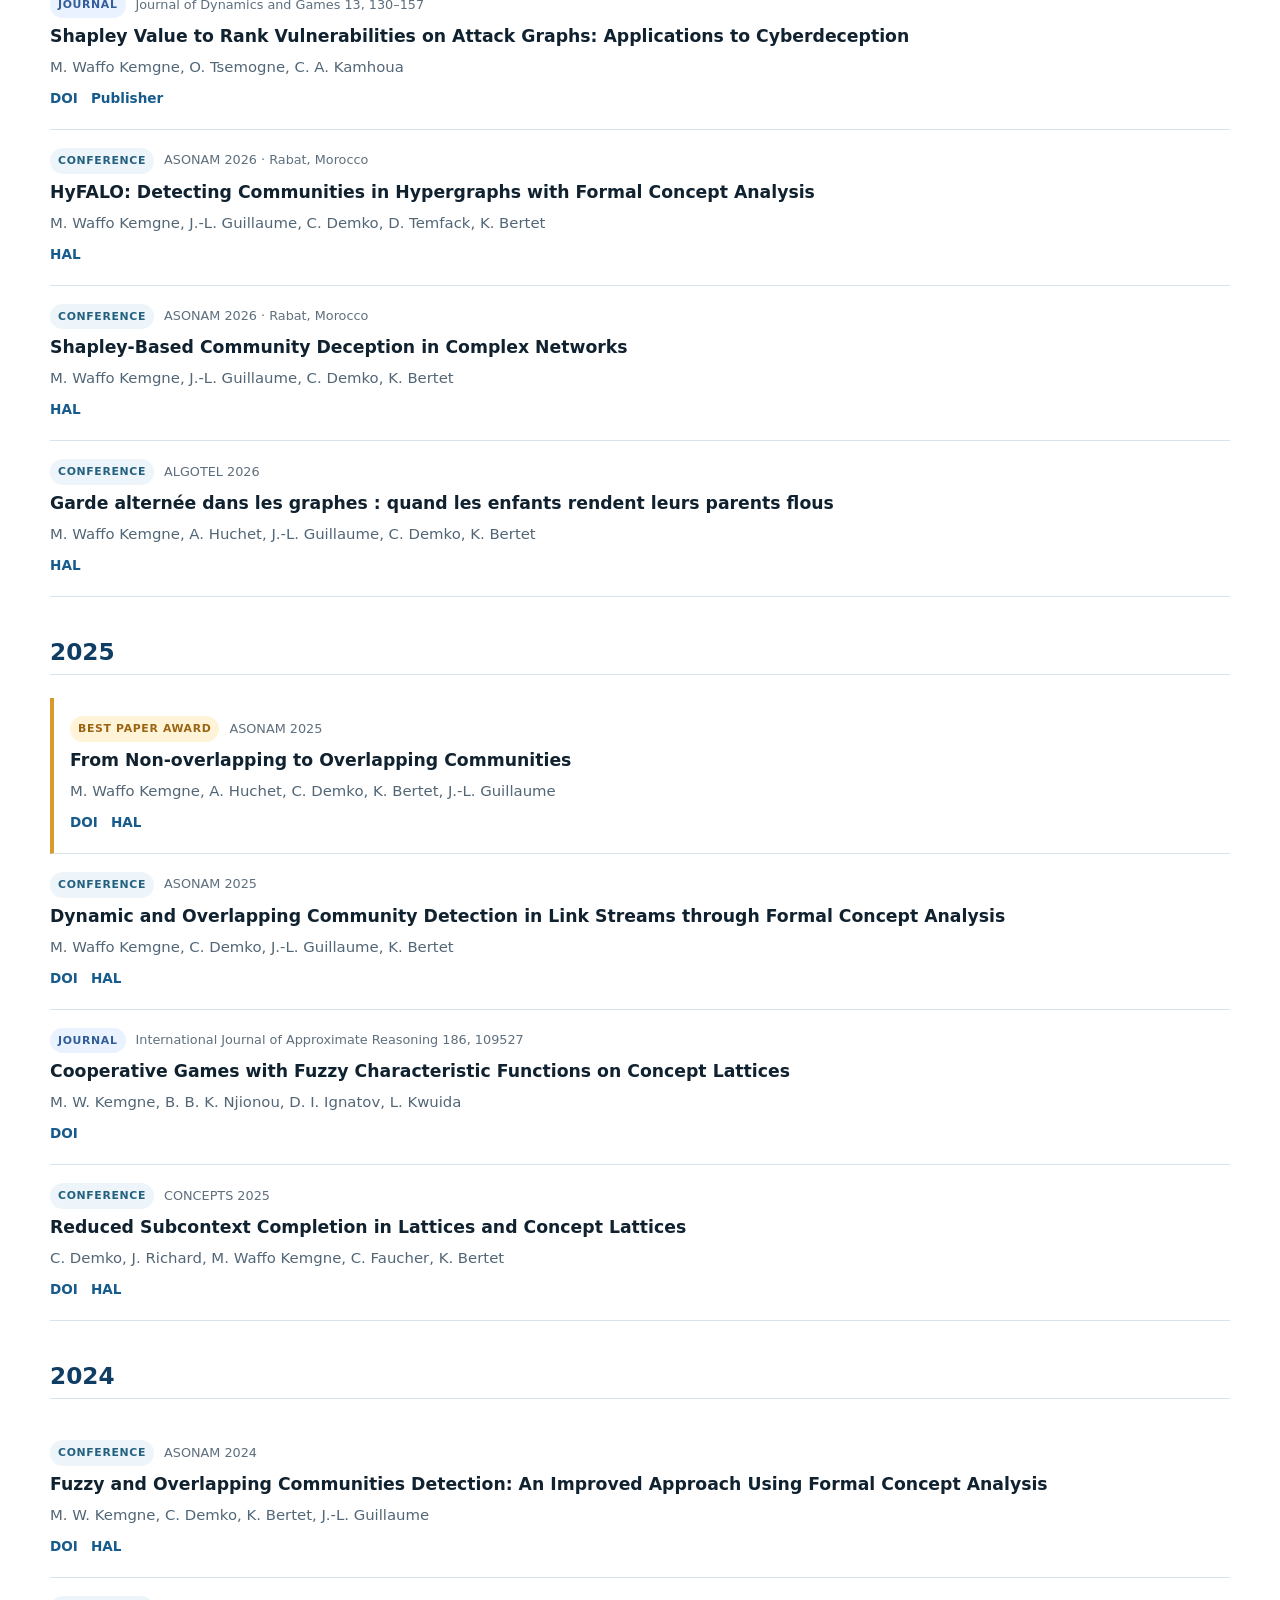
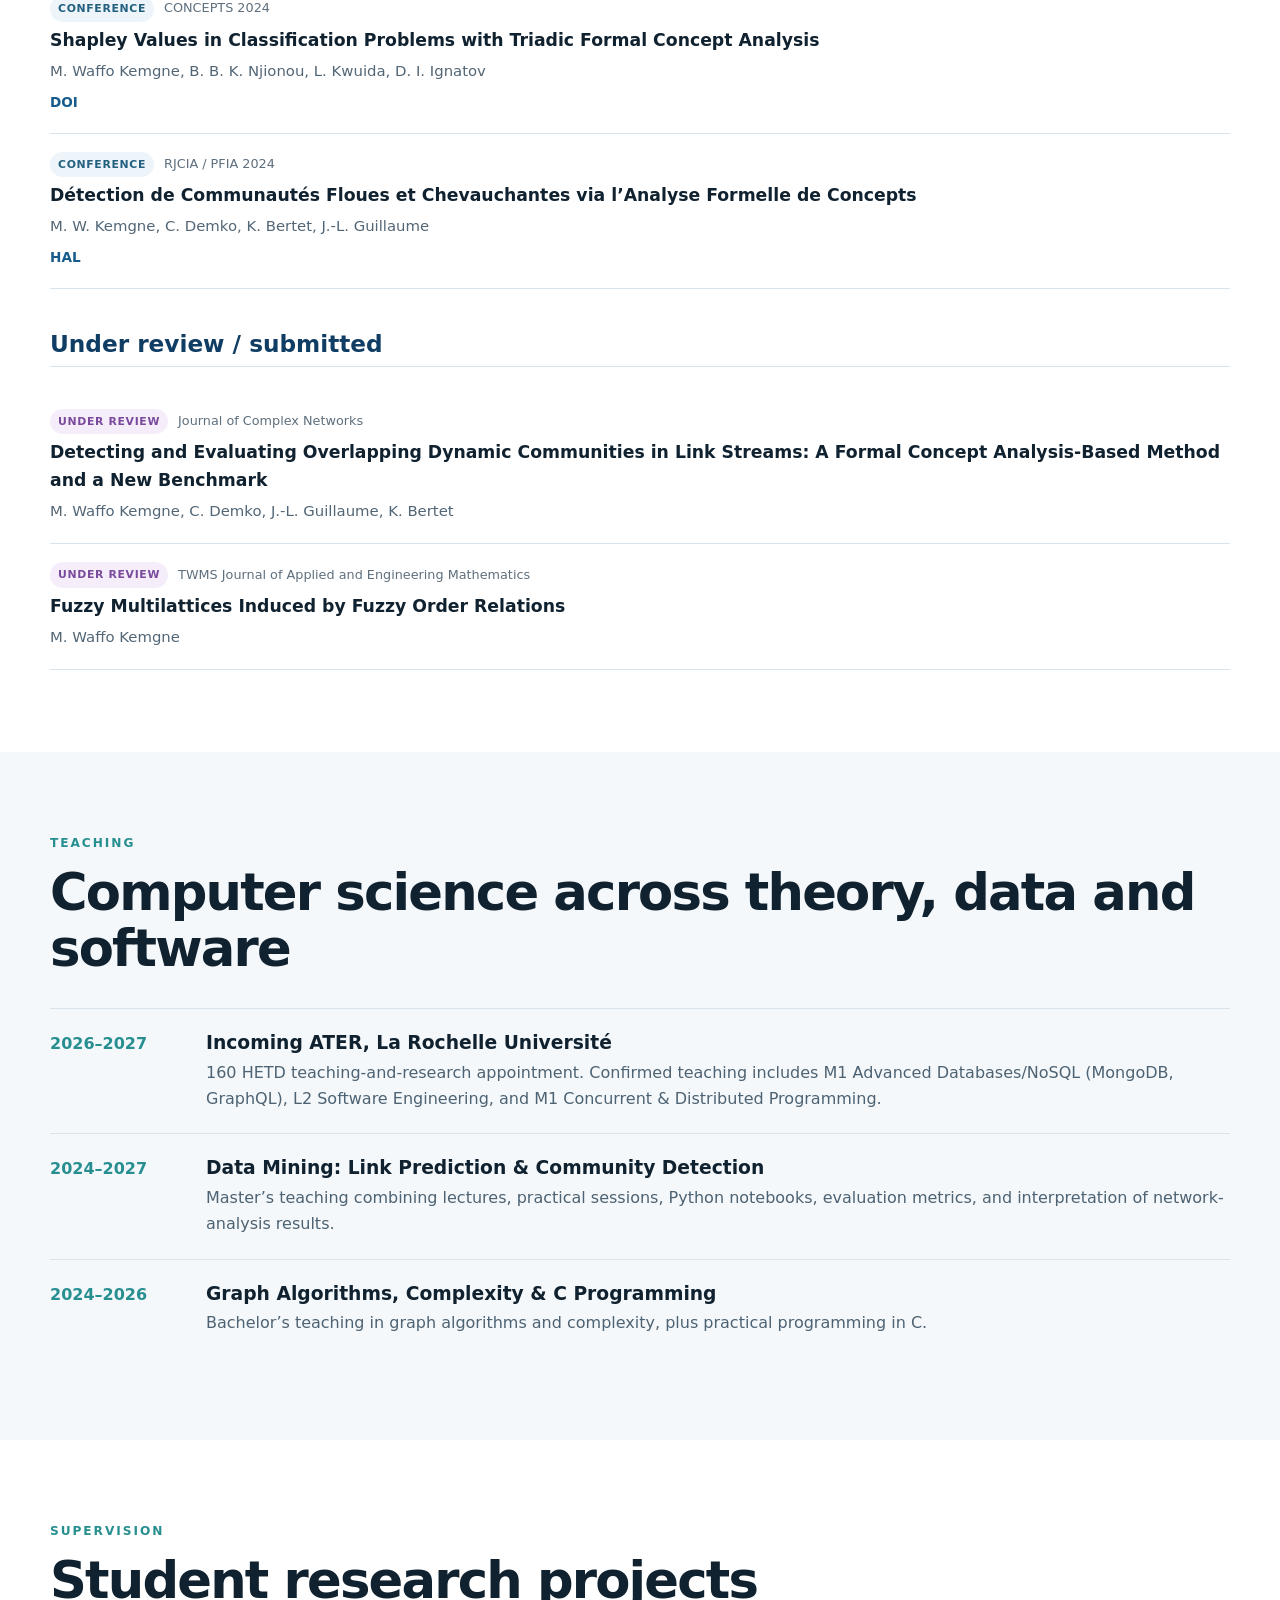
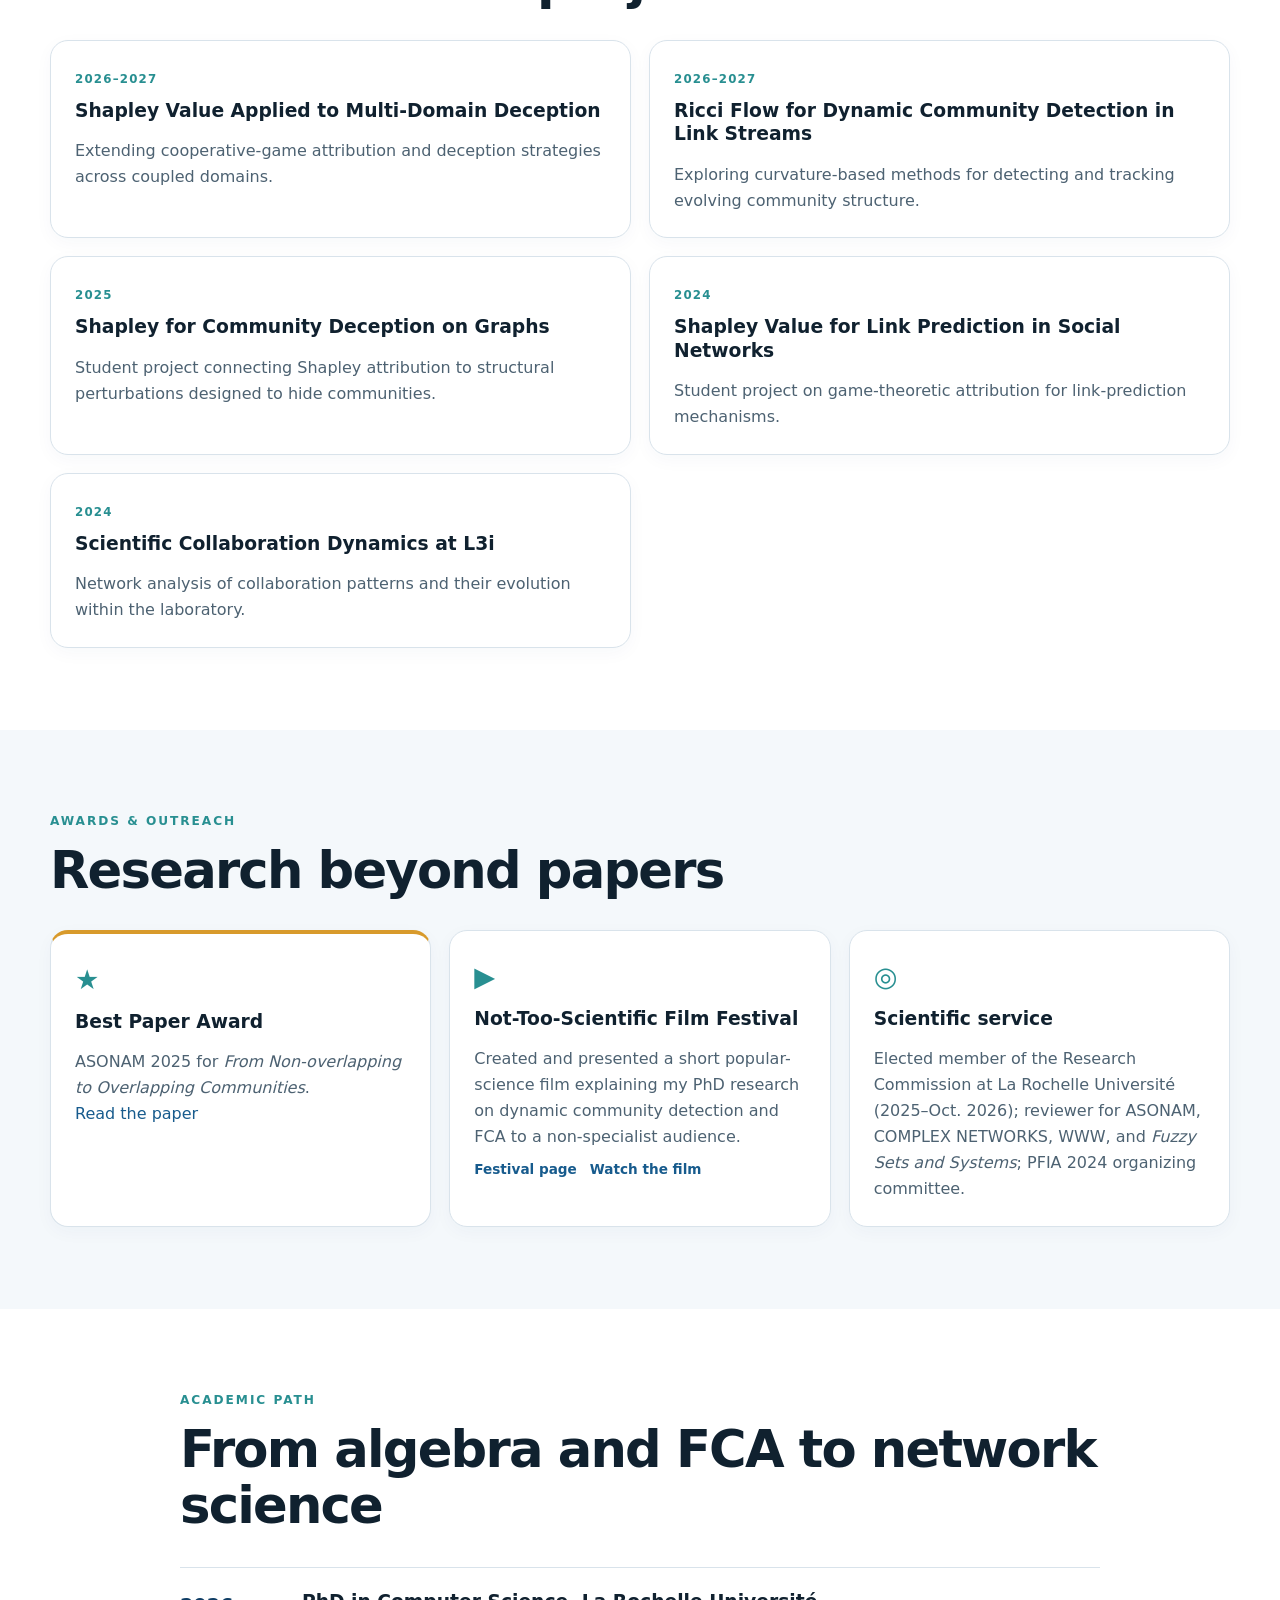
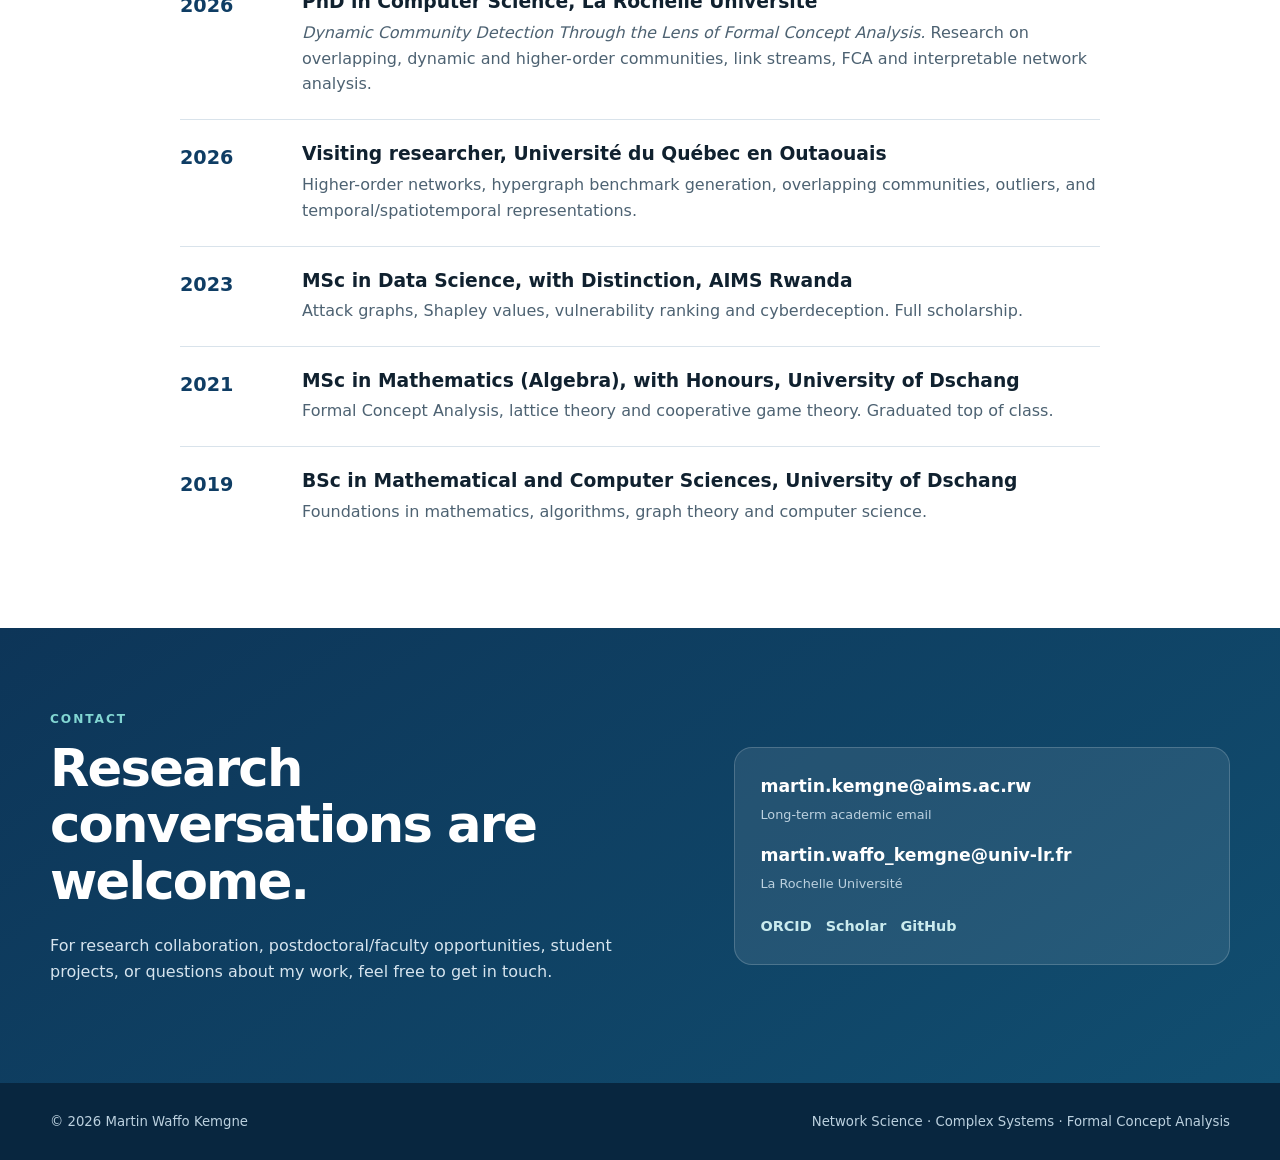
==== commit 3b1dd02a: "Improve dynamic community animation and profilesec" ====
--- a/index.html
+++ b/index.html
@@ -3,10 +3,10 @@
 <head>
   <meta charset="utf-8">
   <meta name="viewport" content="width=device-width, initial-scale=1">
-  <meta name="description" content="Martin Waffo Kemgne — PhD in Computer Science working on network science, community detection, temporal and higher-order networks, Formal Concept Analysis, and cybersecurity.">
+  <meta name="description" content="Martin Waffo Kemgne, PhD in Computer Science working on network science, community detection, temporal and higher-order networks, Formal Concept Analysis, and cybersecurity.">
   <meta name="author" content="Martin Waffo Kemgne">
   <meta name="theme-color" content="#0f3d64">
-  <meta property="og:title" content="Martin Waffo Kemgne — Network Science & Complex Systems">
+  <meta property="og:title" content="Martin Waffo Kemgne | Network Science & Complex Systems">
   <meta property="og:description" content="Research in community detection, link streams, hypergraphs, Formal Concept Analysis, Shapley values, and cybersecurity.">
   <meta property="og:type" content="website">
   <meta property="og:url" content="https://martinwaffo.github.io/">
@@ -21,7 +21,7 @@
     "url": "https://martinwaffo.github.io/",
     "email": "mailto:martin.kemgne@aims.ac.rw",
     "jobTitle": "PhD in Computer Science",
-    "affiliation": {"@type":"Organization","name":"La Rochelle Université — L3i Laboratory"},
+    "affiliation": {"@type":"Organization","name":"La Rochelle Université, L3i Laboratory"},
     "sameAs": [
       "https://orcid.org/0000-0002-0668-8825",
       "https://scholar.google.com/citations?user=1Huk8EgAAAAJ",
@@ -56,63 +56,42 @@
 
   <main id="main">
     <section id="top" class="hero section">
+      <canvas id="community-network" class="community-network" aria-hidden="true"></canvas>
       <div class="container hero-grid">
-        <div class="hero-copy">
-          <svg class="hero-network-bg" viewBox="0 0 760 520" aria-hidden="true">
-            <g class="hero-net-lines">
-              <path d="M60 300 L150 145 L255 230 L355 105 L470 195 L615 105"/>
-              <path d="M60 300 L190 400 L255 230 L365 405 L470 195 L650 305"/>
-              <path d="M150 145 L190 400 L355 105 L365 405 L615 105"/>
-              <path d="M255 230 L470 195 L650 305"/>
-              <path d="M190 400 L365 405 L650 305"/>
-              <path d="M355 105 L470 195"/>
-            </g>
-            <g class="hero-net-nodes">
-              <circle class="n1" cx="60" cy="300" r="12"/>
-              <circle class="n2" cx="150" cy="145" r="16"/>
-              <circle class="n3" cx="190" cy="400" r="11"/>
-              <circle class="n4" cx="255" cy="230" r="20"/>
-              <circle class="n5" cx="355" cy="105" r="11"/>
-              <circle class="n6" cx="365" cy="405" r="15"/>
-              <circle class="n7" cx="470" cy="195" r="14"/>
-              <circle class="n8" cx="615" cy="105" r="10"/>
-              <circle class="n9" cx="650" cy="305" r="13"/>
-            </g>
-          </svg>
-          <div class="hero-copy-inner">
-            <p class="eyebrow">Network Science · Complex Systems · Formal Concept Analysis</p>
-            <h1>Martin Waffo Kemgne</h1>
-            <p class="hero-title">PhD in Computer Science</p>
-            <p class="lede">I study how meaningful structure emerges and evolves in complex networks — from overlapping and dynamic communities to hypergraphs, higher-order interactions, and interpretable network models.</p>
-            <div class="tags" aria-label="Research topics">
-              <span>Community detection</span><span>Link streams</span><span>Hypergraphs</span><span>Higher-order networks</span><span>Formal Concept Analysis</span><span>Shapley values</span><span>Cybersecurity</span>
-            </div>
-            <div class="hero-actions">
-              <a class="btn primary" href="#publications">View publications</a>
-              <a class="btn" href="mailto:martin.kemgne@aims.ac.rw">Email me</a>
-            </div>
-            <div class="profile-links" aria-label="Academic profiles">
-              <a href="https://scholar.google.com/citations?user=1Huk8EgAAAAJ" target="_blank" rel="noreferrer">Google Scholar</a>
-              <a href="https://orcid.org/0000-0002-0668-8825" target="_blank" rel="noreferrer">ORCID</a>
-              <a href="https://dblp.org/pid/382/7765.html" target="_blank" rel="noreferrer">DBLP</a>
-              <a href="https://www.researchgate.net/profile/Martin-Waffo-Kemgne" target="_blank" rel="noreferrer">ResearchGate</a>
-              <a href="https://www.linkedin.com/in/martin-waffo-kemgne-985b36250/" target="_blank" rel="noreferrer">LinkedIn</a>
-              <a href="https://github.com/MartinWaffo" target="_blank" rel="noreferrer">GitHub</a>
-            </div>
-          </div>
-        </div>
-        <aside class="portrait-card" aria-label="Portrait of Martin Waffo Kemgne">
-          <div class="portrait-frame">
-            <img src="martin-profile.jpg" alt="Martin Waffo Kemgne">
-          </div>
-          <p class="portrait-caption"><strong>Martin Waffo Kemgne</strong><span>Network science · community detection · higher-order networks</span></p>
-        </aside>
-      </div>
-    </section>
-
-    <section class="news-strip" aria-label="Highlights">
-      <div class="container news-grid news-grid-two">
-        <div><span class="news-date">Oct 2026</span><strong>PhD awarded</strong><span>La Rochelle Université · Computer Science</span></div>
+        <div>
+          <p class="eyebrow">Network Science · Complex Systems · Formal Concept Analysis</p>
+          <h1>Martin Waffo Kemgne</h1>
+          <p class="hero-title">PhD in Computer Science</p>
+          <p class="lede">I study how meaningful structure emerges and evolves in complex networks, including overlapping and dynamic communities, hypergraphs, higher-order interactions, and interpretable network models.</p>
+          <div class="tags" aria-label="Research topics">
+            <span>Community detection</span><span>Link streams</span><span>Hypergraphs</span><span>Higher-order networks</span><span>Formal Concept Analysis</span><span>Shapley values</span><span>Cybersecurity</span>
+          </div>
+          <div class="hero-actions">
+            <a class="btn primary" href="#publications">View publications</a>
+            <a class="btn" href="mailto:martin.kemgne@aims.ac.rw">Email me</a>
+          </div>
+          <div class="profile-links" aria-label="Academic profiles">
+            <a href="https://scholar.google.com/citations?user=1Huk8EgAAAAJ" target="_blank" rel="noreferrer">Google Scholar</a>
+            <a href="https://orcid.org/0000-0002-0668-8825" target="_blank" rel="noreferrer">ORCID</a>
+            <a href="https://dblp.org/pid/382/7765.html" target="_blank" rel="noreferrer">DBLP</a>
+            <a href="https://www.researchgate.net/profile/Martin-Waffo-Kemgne" target="_blank" rel="noreferrer">ResearchGate</a>
+            <a href="https://www.linkedin.com/in/martin-waffo-kemgne-985b36250/" target="_blank" rel="noreferrer">LinkedIn</a>
+            <a href="https://github.com/MartinWaffo" target="_blank" rel="noreferrer">GitHub</a>
+          </div>
+        </div>
+        <div class="hero-art">
+          <div class="profile-photo-shell">
+            <img class="profile-photo" src="martin-profile.jpg" alt="Portrait of Martin Waffo Kemgne">
+          </div>
+          <div class="art-caption"><span class="caption-dot"></span> Dynamic communities · overlap · higher-order structure</div>
+        </div>
+      </div>
+    </section>
+
+    <section class="news-strip" aria-label="Recent news">
+      <div class="container news-grid">
+        <div><span class="news-date">Oct 2026</span><strong>PhD awarded</strong><span>La Rochelle Université, Computer Science</span></div>
+        <div><span class="news-date">2026–2027</span><strong>Incoming ATER</strong><span>La Rochelle Université · Section 27</span></div>
         <div><span class="news-date">2025</span><strong>Best Paper Award</strong><span>ASONAM 2025</span></div>
       </div>
     </section>
@@ -136,7 +115,7 @@
         <p class="eyebrow">Current directions</p>
         <h2>Research in progress</h2>
         <div class="cards two">
-          <article class="card feature"><span class="status">Current</span><h3>Temporal FCA and bipartite link streams</h3><p>Developing temporal extensions of FCA for evolving and spatiotemporal relational data, with the aim of extracting interpretable trajectories, roles, and recurring interaction patterns.</p></article>
+          <article class="card feature"><span class="status">Current</span><h3>Temporal FCA & bipartite link streams</h3><p>Developing temporal extensions of FCA for evolving and spatiotemporal relational data, with the aim of extracting interpretable trajectories, roles, and recurring interaction patterns.</p></article>
           <article class="card feature"><span class="status">Current</span><h3>Higher-order benchmarks</h3><p>Extending synthetic benchmark design to hypergraphs with overlapping communities and outliers, enabling controlled evaluation of higher-order community-detection algorithms.</p></article>
         </div>
       </div>
@@ -271,8 +250,8 @@
         <p class="eyebrow">Teaching</p>
         <h2>Computer science across theory, data and software</h2>
         <div class="timeline">
-          <div class="timeline-item"><span>2026–2027</span><div><h3>Incoming ATER — La Rochelle Université</h3><p>160 HETD teaching-and-research appointment. Confirmed teaching includes M1 Advanced Databases/NoSQL (MongoDB, GraphQL), L2 Software Engineering, and M1 Concurrent & Distributed Programming.</p></div></div>
-          <div class="timeline-item"><span>2024–2027</span><div><h3>Data Mining — Link Prediction & Community Detection</h3><p>Master’s teaching combining lectures, practical sessions, Python notebooks, evaluation metrics, and interpretation of network-analysis results.</p></div></div>
+          <div class="timeline-item"><span>2026–2027</span><div><h3>Incoming ATER, La Rochelle Université</h3><p>160 HETD teaching-and-research appointment. Confirmed teaching includes M1 Advanced Databases/NoSQL (MongoDB, GraphQL), L2 Software Engineering, and M1 Concurrent & Distributed Programming.</p></div></div>
+          <div class="timeline-item"><span>2024–2027</span><div><h3>Data Mining: Link Prediction & Community Detection</h3><p>Master’s teaching combining lectures, practical sessions, Python notebooks, evaluation metrics, and interpretation of network-analysis results.</p></div></div>
           <div class="timeline-item"><span>2024–2026</span><div><h3>Graph Algorithms, Complexity & C Programming</h3><p>Bachelor’s teaching in graph algorithms and complexity, plus practical programming in C.</p></div></div>
         </div>
       </div>
@@ -299,7 +278,7 @@
         <div class="cards three">
           <article class="card award-card"><div class="big-icon">★</div><h3>Best Paper Award</h3><p>ASONAM 2025 for <em>From Non-overlapping to Overlapping Communities</em>.</p><a href="https://hal.science/hal-05134820" target="_blank" rel="noreferrer">Read the paper</a></article>
           <article class="card"><div class="big-icon">▶</div><h3>Not-Too-Scientific Film Festival</h3><p>Created and presented a short popular-science film explaining my PhD research on dynamic community detection and FCA to a non-specialist audience.</p><div class="pub-links"><a href="https://adocs.univ-lr.fr/festival/ffpts2025/" target="_blank" rel="noreferrer">Festival page</a><a href="https://youtu.be/aTssLEBtA5s" target="_blank" rel="noreferrer">Watch the film</a></div></article>
-          <article class="card"><div class="big-icon">◎</div><h3>Scientific service</h3><p>Elected member of the Research Commission at La Rochelle Université (2025–2026, until completion of the PhD); reviewer for ASONAM, COMPLEX NETWORKS, WWW, and <em>Fuzzy Sets and Systems</em>; PFIA 2024 organizing committee.</p></article>
+          <article class="card"><div class="big-icon">◎</div><h3>Scientific service</h3><p>Elected member of the Research Commission at La Rochelle Université (2025–Oct. 2026); reviewer for ASONAM, COMPLEX NETWORKS, WWW, and <em>Fuzzy Sets and Systems</em>; PFIA 2024 organizing committee.</p></article>
         </div>
       </div>
     </section>
@@ -309,11 +288,11 @@
         <p class="eyebrow">Academic path</p>
         <h2>From algebra and FCA to network science</h2>
         <div class="path-list">
-          <div><span class="year">2026</span><div><h3>PhD in Computer Science — La Rochelle Université</h3><p><em>Dynamic Community Detection Through the Lens of Formal Concept Analysis.</em> Research on overlapping, dynamic and higher-order communities, link streams, FCA and interpretable network analysis.</p></div></div>
-          <div><span class="year">2026</span><div><h3>Visiting researcher — Université du Québec en Outaouais</h3><p>Higher-order networks, hypergraph benchmark generation, overlapping communities, outliers, and temporal/spatiotemporal representations.</p></div></div>
-          <div><span class="year">2023</span><div><h3>MSc in Data Science, with Distinction — AIMS Rwanda</h3><p>Attack graphs, Shapley values, vulnerability ranking and cyberdeception. Full scholarship.</p></div></div>
-          <div><span class="year">2021</span><div><h3>MSc in Mathematics (Algebra), with Honours — University of Dschang</h3><p>Formal Concept Analysis, lattice theory and cooperative game theory. Graduated top of class.</p></div></div>
-          <div><span class="year">2019</span><div><h3>BSc in Mathematical and Computer Sciences — University of Dschang</h3><p>Foundations in mathematics, algorithms, graph theory and computer science.</p></div></div>
+          <div><span class="year">2026</span><div><h3>PhD in Computer Science, La Rochelle Université</h3><p><em>Dynamic Community Detection Through the Lens of Formal Concept Analysis.</em> Research on overlapping, dynamic and higher-order communities, link streams, FCA and interpretable network analysis.</p></div></div>
+          <div><span class="year">2026</span><div><h3>Visiting researcher, Université du Québec en Outaouais</h3><p>Higher-order networks, hypergraph benchmark generation, overlapping communities, outliers, and temporal/spatiotemporal representations.</p></div></div>
+          <div><span class="year">2023</span><div><h3>MSc in Data Science, with Distinction, AIMS Rwanda</h3><p>Attack graphs, Shapley values, vulnerability ranking and cyberdeception. Full scholarship.</p></div></div>
+          <div><span class="year">2021</span><div><h3>MSc in Mathematics (Algebra), with Honours, University of Dschang</h3><p>Formal Concept Analysis, lattice theory and cooperative game theory. Graduated top of class.</p></div></div>
+          <div><span class="year">2019</span><div><h3>BSc in Mathematical and Computer Sciences, University of Dschang</h3><p>Foundations in mathematics, algorithms, graph theory and computer science.</p></div></div>
         </div>
       </div>
     </section>
@@ -335,7 +314,7 @@
   <footer>
     <div class="container footer-wrap">
       <span>© <span id="year"></span> Martin Waffo Kemgne</span>
-      <span>Built as a lightweight academic website for GitHub Pages.</span>
+      <span>Network Science · Complex Systems · Formal Concept Analysis</span>
     </div>
   </footer>
   <script src="script.js"></script>
--- a/styles.css
+++ b/styles.css
@@ -3,46 +3,36 @@
   --paper:#ffffff; --soft:#f4f8fb; --line:#d9e3eb; --award:#9b6413; --review:#7a4a9c;
   --shadow:0 12px 35px rgba(15,61,100,.09); --radius:18px; --max:1180px;
 }
-*{box-sizing:border-box} html{scroll-behavior:smooth} body{margin:0;font-family:Inter,ui-sans-serif,system-ui,-apple-system,BlinkMacSystemFont,"Segoe UI",sans-serif;color:var(--ink);background:var(--paper);line-height:1.62} a{color:var(--blue2);text-decoration:none} a:hover{text-decoration:underline} img,svg{max-width:100%}.container{width:min(var(--max),calc(100% - 38px));margin:auto}.narrow{max-width:920px}.section{padding:82px 0}.alt{background:var(--soft)}.skip-link{position:absolute;left:-9999px}.skip-link:focus{left:16px;top:16px;background:#fff;padding:10px;z-index:99}.site-header{position:sticky;top:0;z-index:50;background:rgba(255,255,255,.94);backdrop-filter:blur(10px);border-bottom:1px solid rgba(217,227,235,.8)}.nav-wrap{height:72px;display:flex;align-items:center;justify-content:space-between;gap:20px}.brand{display:flex;align-items:center;gap:12px;color:var(--ink);font-weight:760}.brand:hover{text-decoration:none}.brand-mark{display:grid;place-items:center;width:40px;height:40px;border-radius:12px;background:linear-gradient(135deg,var(--blue),var(--teal));color:white;font-size:.8rem;letter-spacing:.06em}.nav{display:flex;align-items:center;gap:22px;font-size:.93rem}.nav a{color:#304557;font-weight:650}.nav-toggle{display:none;border:1px solid var(--line);background:white;padding:8px 12px;border-radius:10px}.hero{padding:100px 0 80px;background:radial-gradient(circle at 92% 5%,rgba(40,143,145,.13),transparent 30%),radial-gradient(circle at 4% 25%,rgba(15,61,100,.08),transparent 28%)}.hero-grid{display:grid;grid-template-columns:1.15fr .85fr;align-items:center;gap:56px}.eyebrow{text-transform:uppercase;letter-spacing:.16em;font-size:.76rem;font-weight:800;color:var(--teal);margin:0 0 10px}.hero h1{font-size:clamp(3rem,7vw,5.8rem);line-height:.96;margin:0 0 14px;letter-spacing:-.055em}.hero-title{font-size:1.45rem;font-weight:700;color:var(--blue);margin:0 0 20px}.lede{font-size:1.22rem;max-width:760px;color:#3d5365}.tags{display:flex;flex-wrap:wrap;gap:9px;margin:26px 0}.tags span{font-size:.84rem;background:#edf5fa;border:1px solid #d6e6f1;padding:6px 10px;border-radius:999px;color:#23465e}.hero-actions{display:flex;gap:12px;margin:30px 0 24px}.btn{display:inline-flex;align-items:center;justify-content:center;border:1px solid #b8cbd9;padding:11px 17px;border-radius:12px;font-weight:750;color:var(--blue)}.btn:hover{text-decoration:none;transform:translateY(-1px)}.btn.primary{background:var(--blue);color:white;border-color:var(--blue)}.profile-links{display:flex;flex-wrap:wrap;gap:14px;font-size:.9rem}.profile-links a{font-weight:650}.hero-art{background:linear-gradient(145deg,#f7fbfd,#eaf4f8);border:1px solid var(--line);border-radius:28px;padding:26px;box-shadow:var(--shadow)}.art-caption{text-align:center;color:var(--muted);font-size:.86rem;letter-spacing:.04em}.news-strip{border-top:1px solid var(--line);border-bottom:1px solid var(--line);background:#fff}.news-grid{display:grid;grid-template-columns:repeat(3,1fr);padding:25px 0}.news-grid>div{display:grid;gap:2px;padding:0 25px;border-right:1px solid var(--line)}.news-grid>div:first-child{padding-left:0}.news-grid>div:last-child{border-right:0}.news-date{font-size:.74rem;text-transform:uppercase;color:var(--teal);font-weight:800;letter-spacing:.12em}.news-grid strong{font-size:1rem}.news-grid span:last-child{font-size:.86rem;color:var(--muted)}h2{font-size:clamp(2rem,4vw,3.2rem);letter-spacing:-.035em;line-height:1.1;margin:0 0 24px}h3{line-height:1.25}.cards{display:grid;gap:18px;margin-top:32px}.cards.three{grid-template-columns:repeat(3,1fr)}.cards.two{grid-template-columns:repeat(2,1fr)}.card{border:1px solid var(--line);background:white;border-radius:var(--radius);padding:24px;box-shadow:0 5px 18px rgba(15,61,100,.035)}.card h3{margin:8px 0}.card p{color:#4d6272;margin-bottom:0}.feature{border-top:4px solid var(--teal)}.status{font-size:.74rem;text-transform:uppercase;letter-spacing:.1em;color:var(--teal);font-weight:800}.section-head{display:flex;justify-content:space-between;align-items:end;gap:25px}.filters{display:flex;flex-wrap:wrap;gap:8px}.filter{border:1px solid var(--line);background:white;color:#40576a;padding:7px 11px;border-radius:999px;cursor:pointer;font-weight:700}.filter.active{background:var(--blue);color:white;border-color:var(--blue)}.pub-group{margin-top:40px}.pub-group>h3{font-size:1.45rem;color:var(--blue);border-bottom:1px solid var(--line);padding-bottom:8px}.publication{padding:18px 0 20px;border-bottom:1px solid var(--line)}.publication.hidden{display:none}.publication.highlight{border-left:4px solid #d89a2b;padding-left:16px}.publication h4{font-size:1.08rem;margin:5px 0 4px}.publication p{margin:0;color:#526676;font-size:.93rem}.pub-meta{display:flex;flex-wrap:wrap;gap:10px;align-items:center;color:var(--muted);font-size:.8rem}.badge{font-size:.68rem;font-weight:850;letter-spacing:.06em;text-transform:uppercase;padding:4px 8px;border-radius:999px;background:#edf5fa;color:var(--blue)}.badge.award{background:#fff4d8;color:var(--award)}.badge.accepted{background:#e8f7ee;color:#276640}.badge.journal{background:#eaf2ff;color:#315d99}.badge.conference{background:#edf5fa;color:#24607f}.badge.review{background:#f5eefa;color:var(--review)}.pub-links{display:flex;gap:13px;margin-top:8px;font-size:.85rem;font-weight:700}.timeline{display:grid;gap:0;margin-top:32px}.timeline-item{display:grid;grid-template-columns:130px 1fr;gap:26px;padding:22px 0;border-top:1px solid var(--line)}.timeline-item span{color:var(--teal);font-weight:800}.timeline-item h3{margin:0 0 5px}.timeline-item p{margin:0;color:#4d6272}.big-icon{font-size:1.7rem;color:var(--teal)}.award-card{border-top:4px solid #d89a2b}.path-list{margin-top:34px}.path-list>div{display:grid;grid-template-columns:100px 1fr;gap:22px;padding:22px 0;border-top:1px solid var(--line)}.year{font-weight:850;color:var(--blue);font-size:1.2rem}.path-list h3{margin:0 0 6px}.path-list p{margin:0;color:#4d6272}.contact-section{background:linear-gradient(145deg,#0d3558,#114e70);color:white}.contact-section .eyebrow{color:#82d6d2}.contact-grid{display:grid;grid-template-columns:1fr .8fr;gap:65px;align-items:center}.contact-grid p{color:#d6e4ee}.contact-card{background:rgba(255,255,255,.09);border:1px solid rgba(255,255,255,.18);padding:25px;border-radius:var(--radius);display:grid;gap:4px}.contact-email{color:white;font-size:1.08rem;font-weight:800;word-break:break-word}.contact-email.secondary{margin-top:13px}.contact-card span{color:#bcd1df;font-size:.8rem}.profile-links.compact{margin-top:16px}.profile-links.compact a{color:#caebee}footer{padding:28px 0;background:#08263f;color:#bcd1df}.footer-wrap{display:flex;justify-content:space-between;gap:20px;font-size:.83rem}
-@media (max-width:900px){.nav-toggle{display:block}.nav{position:absolute;top:72px;left:0;right:0;background:white;border-bottom:1px solid var(--line);padding:18px 20px;display:none;flex-direction:column;align-items:flex-start}.nav.open{display:flex}.hero-grid,.contact-grid{grid-template-columns:1fr}.hero-art{max-width:600px}.cards.three{grid-template-columns:1fr}.news-grid{grid-template-columns:1fr}.news-grid>div{padding:15px 0;border-right:0;border-bottom:1px solid var(--line)}.news-grid>div:last-child{border-bottom:0}.section-head{align-items:flex-start;flex-direction:column}}
-@media (max-width:650px){.section{padding:62px 0}.hero{padding-top:70px}.cards.two{grid-template-columns:1fr}.timeline-item,.path-list>div{grid-template-columns:1fr;gap:5px}.brand-name{display:none}.footer-wrap{flex-direction:column}.hero h1{font-size:3.2rem}}
-@media (prefers-reduced-motion:reduce){html{scroll-behavior:auto}*{transition:none!important}}
+*{box-sizing:border-box}
+html{scroll-behavior:smooth}
+body{margin:0;font-family:Inter,ui-sans-serif,system-ui,-apple-system,BlinkMacSystemFont,"Segoe UI",sans-serif;color:var(--ink);background:var(--paper);line-height:1.62}
+a{color:var(--blue2);text-decoration:none}a:hover{text-decoration:underline}img,svg{max-width:100%}
+.container{width:min(var(--max),calc(100% - 38px));margin:auto}.narrow{max-width:920px}.section{padding:82px 0}.alt{background:var(--soft)}
+.skip-link{position:absolute;left:-9999px}.skip-link:focus{left:16px;top:16px;background:#fff;padding:10px;z-index:99}
+.site-header{position:sticky;top:0;z-index:50;background:rgba(255,255,255,.94);backdrop-filter:blur(10px);border-bottom:1px solid rgba(217,227,235,.8)}
+.nav-wrap{height:72px;display:flex;align-items:center;justify-content:space-between;gap:20px}.brand{display:flex;align-items:center;gap:12px;color:var(--ink);font-weight:760}.brand:hover{text-decoration:none}.brand-mark{display:grid;place-items:center;width:40px;height:40px;border-radius:12px;background:linear-gradient(135deg,var(--blue),var(--teal));color:white;font-size:.8rem;letter-spacing:.06em}.nav{display:flex;align-items:center;gap:22px;font-size:.93rem}.nav a{color:#304557;font-weight:650}.nav-toggle{display:none;border:1px solid var(--line);background:white;padding:8px 12px;border-radius:10px}
 
-/* --- Hero refinement: animated network as a subtle background, portrait kept clean --- */
-.hero{position:relative;overflow:hidden}
-.hero-grid{grid-template-columns:minmax(0,1.35fr) minmax(260px,.65fr);position:relative;z-index:1}
-.hero-copy{position:relative;min-height:540px;display:flex;align-items:center;isolation:isolate}
-.hero-copy-inner{position:relative;z-index:2;max-width:800px}
-.hero-network-bg{position:absolute;z-index:0;width:min(920px,105%);height:auto;left:-95px;top:50%;transform:translateY(-51%);opacity:.22;pointer-events:none;filter:saturate(.9)}
-.hero-net-lines{fill:none;stroke:#2a8892;stroke-width:1.8;stroke-linecap:round;stroke-dasharray:8 11;animation:network-flow 18s linear infinite}
-.hero-net-nodes circle{fill:#ffffff;stroke:#0f3d64;stroke-width:3;transform-box:fill-box;transform-origin:center;filter:drop-shadow(0 4px 10px rgba(15,61,100,.12))}
-.hero-net-nodes .n1,.hero-net-nodes .n5,.hero-net-nodes .n8{animation:node-pulse 6.4s ease-in-out infinite}
-.hero-net-nodes .n2,.hero-net-nodes .n6,.hero-net-nodes .n9{animation:node-pulse 7.6s ease-in-out .8s infinite}
-.hero-net-nodes .n3,.hero-net-nodes .n4,.hero-net-nodes .n7{animation:node-pulse 8.8s ease-in-out 1.6s infinite}
-@keyframes network-flow{to{stroke-dashoffset:-190}}
-@keyframes node-pulse{0%,100%{transform:scale(1);opacity:.72}50%{transform:scale(1.24);opacity:1}}
+/* Hero: keep the original photo card, add a meaningful animated network behind it */
+.hero{position:relative;isolation:isolate;overflow:hidden;padding:100px 0 80px;background:radial-gradient(circle at 92% 5%,rgba(40,143,145,.15),transparent 31%),radial-gradient(circle at 4% 25%,rgba(15,61,100,.09),transparent 28%),linear-gradient(180deg,#fbfdff 0%,#f7fbfd 100%)}
+.hero::after{content:"";position:absolute;inset:0;z-index:-1;pointer-events:none;background:linear-gradient(90deg,rgba(251,253,255,.94) 0%,rgba(251,253,255,.84) 42%,rgba(251,253,255,.42) 67%,rgba(251,253,255,.16) 100%)}
+.community-network{position:absolute;inset:0;width:100%;height:100%;z-index:-2;display:block;opacity:.98;filter:saturate(1.12) contrast(1.03);pointer-events:none}
+.hero-grid{position:relative;z-index:2;display:grid;grid-template-columns:1.15fr .85fr;align-items:center;gap:56px}
+.eyebrow{text-transform:uppercase;letter-spacing:.16em;font-size:.76rem;font-weight:800;color:var(--teal);margin:0 0 10px}.hero h1{font-size:clamp(3rem,7vw,5.8rem);line-height:.96;margin:0 0 14px;letter-spacing:-.055em}.hero-title{font-size:1.45rem;font-weight:700;color:var(--blue);margin:0 0 20px}.lede{font-size:1.22rem;max-width:760px;color:#3d5365}.tags{display:flex;flex-wrap:wrap;gap:9px;margin:26px 0}.tags span{font-size:.84rem;background:rgba(237,245,250,.9);border:1px solid #d6e6f1;padding:6px 10px;border-radius:999px;color:#23465e;backdrop-filter:blur(3px)}
+.hero-actions{display:flex;gap:12px;margin:30px 0 24px}.btn{display:inline-flex;align-items:center;justify-content:center;border:1px solid #b8cbd9;padding:11px 17px;border-radius:12px;font-weight:750;color:var(--blue);background:rgba(255,255,255,.72);backdrop-filter:blur(4px);transition:transform .2s ease,box-shadow .2s ease}.btn:hover{text-decoration:none;transform:translateY(-1px);box-shadow:0 7px 20px rgba(15,61,100,.09)}.btn.primary{background:var(--blue);color:white;border-color:var(--blue)}
+.profile-links{display:flex;flex-wrap:wrap;gap:14px;font-size:.9rem}.profile-links a{font-weight:650}
 
-.portrait-card{justify-self:end;width:min(100%,360px);margin:0;position:relative;z-index:3}
-.portrait-frame{position:relative;aspect-ratio:1/1;border-radius:30px;overflow:hidden;background:#edf5fa;border:1px solid rgba(15,61,100,.10);box-shadow:0 22px 55px rgba(15,61,100,.14)}
-.portrait-frame:before{content:"";position:absolute;inset:0;z-index:1;border-radius:inherit;box-shadow:inset 0 0 0 1px rgba(255,255,255,.42);pointer-events:none}
-.portrait-frame img{width:100%;height:100%;object-fit:cover;display:block}
-.portrait-caption{display:grid;gap:2px;margin:14px 6px 0;color:#40576a;font-size:.84rem}
-.portrait-caption strong{color:var(--ink);font-size:.95rem}
+/* Original framed profile treatment intentionally preserved */
+.hero-art{position:relative;overflow:hidden;background:linear-gradient(145deg,rgba(247,251,253,.80),rgba(234,244,248,.64));border:1px solid rgba(190,207,219,.84);border-radius:28px;padding:30px;box-shadow:0 20px 58px rgba(15,61,100,.13);display:grid;place-items:center;backdrop-filter:blur(7px)}
+.hero-art::before{content:"";position:absolute;inset:-20%;background:radial-gradient(circle at 30% 25%,rgba(52,160,164,.14),transparent 28%),radial-gradient(circle at 78% 70%,rgba(15,61,100,.12),transparent 30%);z-index:0;pointer-events:none}
+.hero-art::after{content:"";position:absolute;inset:12px;border:1px solid rgba(255,255,255,.7);border-radius:21px;pointer-events:none;z-index:1}
+.profile-photo-shell{position:relative;z-index:2;width:min(100%,340px);aspect-ratio:1/1;border-radius:26px;padding:8px;background:rgba(255,255,255,.88);box-shadow:0 18px 50px rgba(15,61,100,.18),0 0 0 1px rgba(15,61,100,.05)}
+.profile-photo{display:block;width:100%;height:100%;object-fit:cover;object-position:center;border-radius:20px}
+.art-caption{position:relative;z-index:2;margin-top:16px;text-align:center;color:#536a78;font-size:.84rem;letter-spacing:.035em;font-weight:650;background:rgba(255,255,255,.66);padding:6px 10px;border-radius:999px;backdrop-filter:blur(4px)}
+.caption-dot{display:inline-block;width:7px;height:7px;border-radius:50%;background:#2aa198;box-shadow:0 0 0 4px rgba(42,161,152,.13);margin-right:7px;vertical-align:1px}
 
-.news-grid-two{grid-template-columns:repeat(2,minmax(0,1fr));max-width:900px}
-.news-grid-two>div:nth-child(2){border-right:0}
+.news-strip{border-top:1px solid var(--line);border-bottom:1px solid var(--line);background:#fff}.news-grid{display:grid;grid-template-columns:repeat(3,1fr);padding:25px 0}.news-grid>div{display:grid;gap:2px;padding:0 25px;border-right:1px solid var(--line)}.news-grid>div:first-child{padding-left:0}.news-grid>div:last-child{border-right:0}.news-date{font-size:.74rem;text-transform:uppercase;color:var(--teal);font-weight:800;letter-spacing:.12em}.news-grid strong{font-size:1rem}.news-grid span:last-child{font-size:.86rem;color:var(--muted)}
+h2{font-size:clamp(2rem,4vw,3.2rem);letter-spacing:-.035em;line-height:1.1;margin:0 0 24px}h3{line-height:1.25}.cards{display:grid;gap:18px;margin-top:32px}.cards.three{grid-template-columns:repeat(3,1fr)}.cards.two{grid-template-columns:repeat(2,1fr)}.card{border:1px solid var(--line);background:white;border-radius:var(--radius);padding:24px;box-shadow:0 5px 18px rgba(15,61,100,.035)}.card h3{margin:8px 0}.card p{color:#4d6272;margin-bottom:0}.feature{border-top:4px solid var(--teal)}.status{font-size:.74rem;text-transform:uppercase;letter-spacing:.1em;color:var(--teal);font-weight:800}.section-head{display:flex;justify-content:space-between;align-items:end;gap:25px}.filters{display:flex;flex-wrap:wrap;gap:8px}.filter{border:1px solid var(--line);background:white;color:#40576a;padding:7px 11px;border-radius:999px;cursor:pointer;font-weight:700}.filter.active{background:var(--blue);color:white;border-color:var(--blue)}.pub-group{margin-top:40px}.pub-group>h3{font-size:1.45rem;color:var(--blue);border-bottom:1px solid var(--line);padding-bottom:8px}.publication{padding:18px 0 20px;border-bottom:1px solid var(--line)}.publication.hidden{display:none}.publication.highlight{border-left:4px solid #d89a2b;padding-left:16px}.publication h4{font-size:1.08rem;margin:5px 0 4px}.publication p{margin:0;color:#526676;font-size:.93rem}.pub-meta{display:flex;flex-wrap:wrap;gap:10px;align-items:center;color:var(--muted);font-size:.8rem}.badge{font-size:.68rem;font-weight:850;letter-spacing:.06em;text-transform:uppercase;padding:4px 8px;border-radius:999px;background:#edf5fa;color:var(--blue)}.badge.award{background:#fff4d8;color:var(--award)}.badge.accepted{background:#e8f7ee;color:#276640}.badge.journal{background:#eaf2ff;color:#315d99}.badge.conference{background:#edf5fa;color:#24607f}.badge.review{background:#f5eefa;color:var(--review)}.pub-links{display:flex;gap:13px;margin-top:8px;font-size:.85rem;font-weight:700}.timeline{display:grid;gap:0;margin-top:32px}.timeline-item{display:grid;grid-template-columns:130px 1fr;gap:26px;padding:22px 0;border-top:1px solid var(--line)}.timeline-item span{color:var(--teal);font-weight:800}.timeline-item h3{margin:0 0 5px}.timeline-item p{margin:0;color:#4d6272}.big-icon{font-size:1.7rem;color:var(--teal)}.award-card{border-top:4px solid #d89a2b}.path-list{margin-top:34px}.path-list>div{display:grid;grid-template-columns:100px 1fr;gap:22px;padding:22px 0;border-top:1px solid var(--line)}.year{font-weight:850;color:var(--blue);font-size:1.2rem}.path-list h3{margin:0 0 6px}.path-list p{margin:0;color:#4d6272}.contact-section{background:linear-gradient(145deg,#0d3558,#114e70);color:white}.contact-section .eyebrow{color:#82d6d2}.contact-grid{display:grid;grid-template-columns:1fr .8fr;gap:65px;align-items:center}.contact-grid p{color:#d6e4ee}.contact-card{background:rgba(255,255,255,.09);border:1px solid rgba(255,255,255,.18);padding:25px;border-radius:var(--radius);display:grid;gap:4px}.contact-email{color:white;font-size:1.08rem;font-weight:800;word-break:break-word}.contact-email.secondary{margin-top:13px}.contact-card span{color:#bcd1df;font-size:.8rem}.profile-links.compact{margin-top:16px}.profile-links.compact a{color:#caebee}footer{padding:28px 0;background:#08263f;color:#bcd1df}.footer-wrap{display:flex;justify-content:space-between;gap:20px;font-size:.83rem}
 
-@media (max-width:900px){
-  .hero-grid{grid-template-columns:1fr}
-  .hero-copy{min-height:auto;padding:26px 0 8px}
-  .hero-network-bg{width:980px;left:-250px;top:43%;opacity:.16}
-  .portrait-card{justify-self:start;width:min(100%,330px);margin-top:18px}
-  .news-grid-two{grid-template-columns:1fr}
-}
-@media (max-width:650px){
-  .hero-network-bg{width:850px;left:-280px;opacity:.12}
-  .portrait-card{width:min(82vw,300px)}
-}
-@media (prefers-reduced-motion:reduce){
-  .hero-net-lines,.hero-net-nodes circle{animation:none!important}
-}
+@media (max-width:900px){.nav-toggle{display:block}.nav{position:absolute;top:72px;left:0;right:0;background:white;border-bottom:1px solid var(--line);padding:18px 20px;display:none;flex-direction:column;align-items:flex-start}.nav.open{display:flex}.hero-grid,.contact-grid{grid-template-columns:1fr}.hero-art{max-width:600px}.cards.three{grid-template-columns:1fr}.news-grid{grid-template-columns:1fr}.news-grid>div{padding:15px 0;border-right:0;border-bottom:1px solid var(--line)}.news-grid>div:last-child{border-bottom:0}.section-head{align-items:flex-start;flex-direction:column}.hero::after{background:rgba(251,253,255,.80)}.community-network{opacity:.72}}
+@media (max-width:650px){.section{padding:62px 0}.hero{padding-top:70px}.cards.two{grid-template-columns:1fr}.timeline-item,.path-list>div{grid-template-columns:1fr;gap:5px}.brand-name{display:none}.footer-wrap{flex-direction:column}.hero h1{font-size:3.2rem}.profile-photo-shell{width:min(88vw,340px)}}
+@media (prefers-reduced-motion:reduce){html{scroll-behavior:auto}*{transition:none!important}.community-network{display:none}}
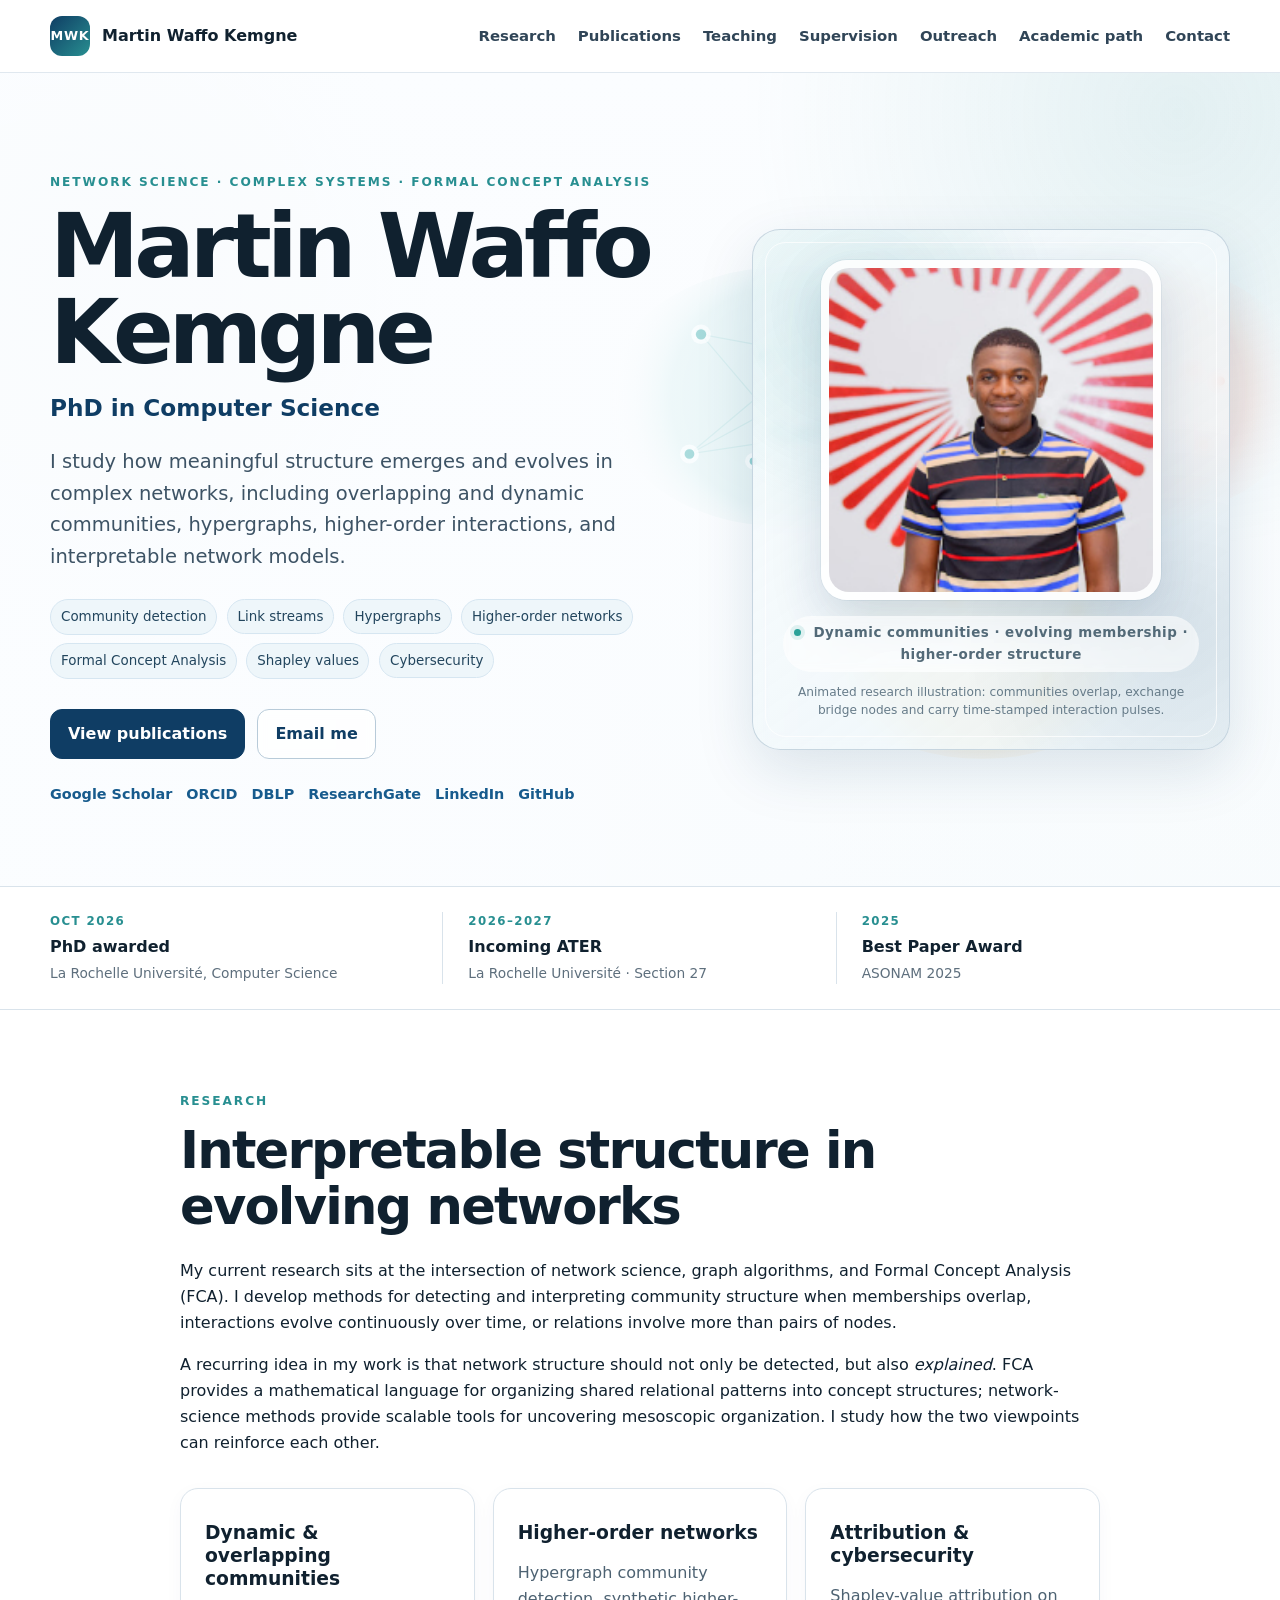
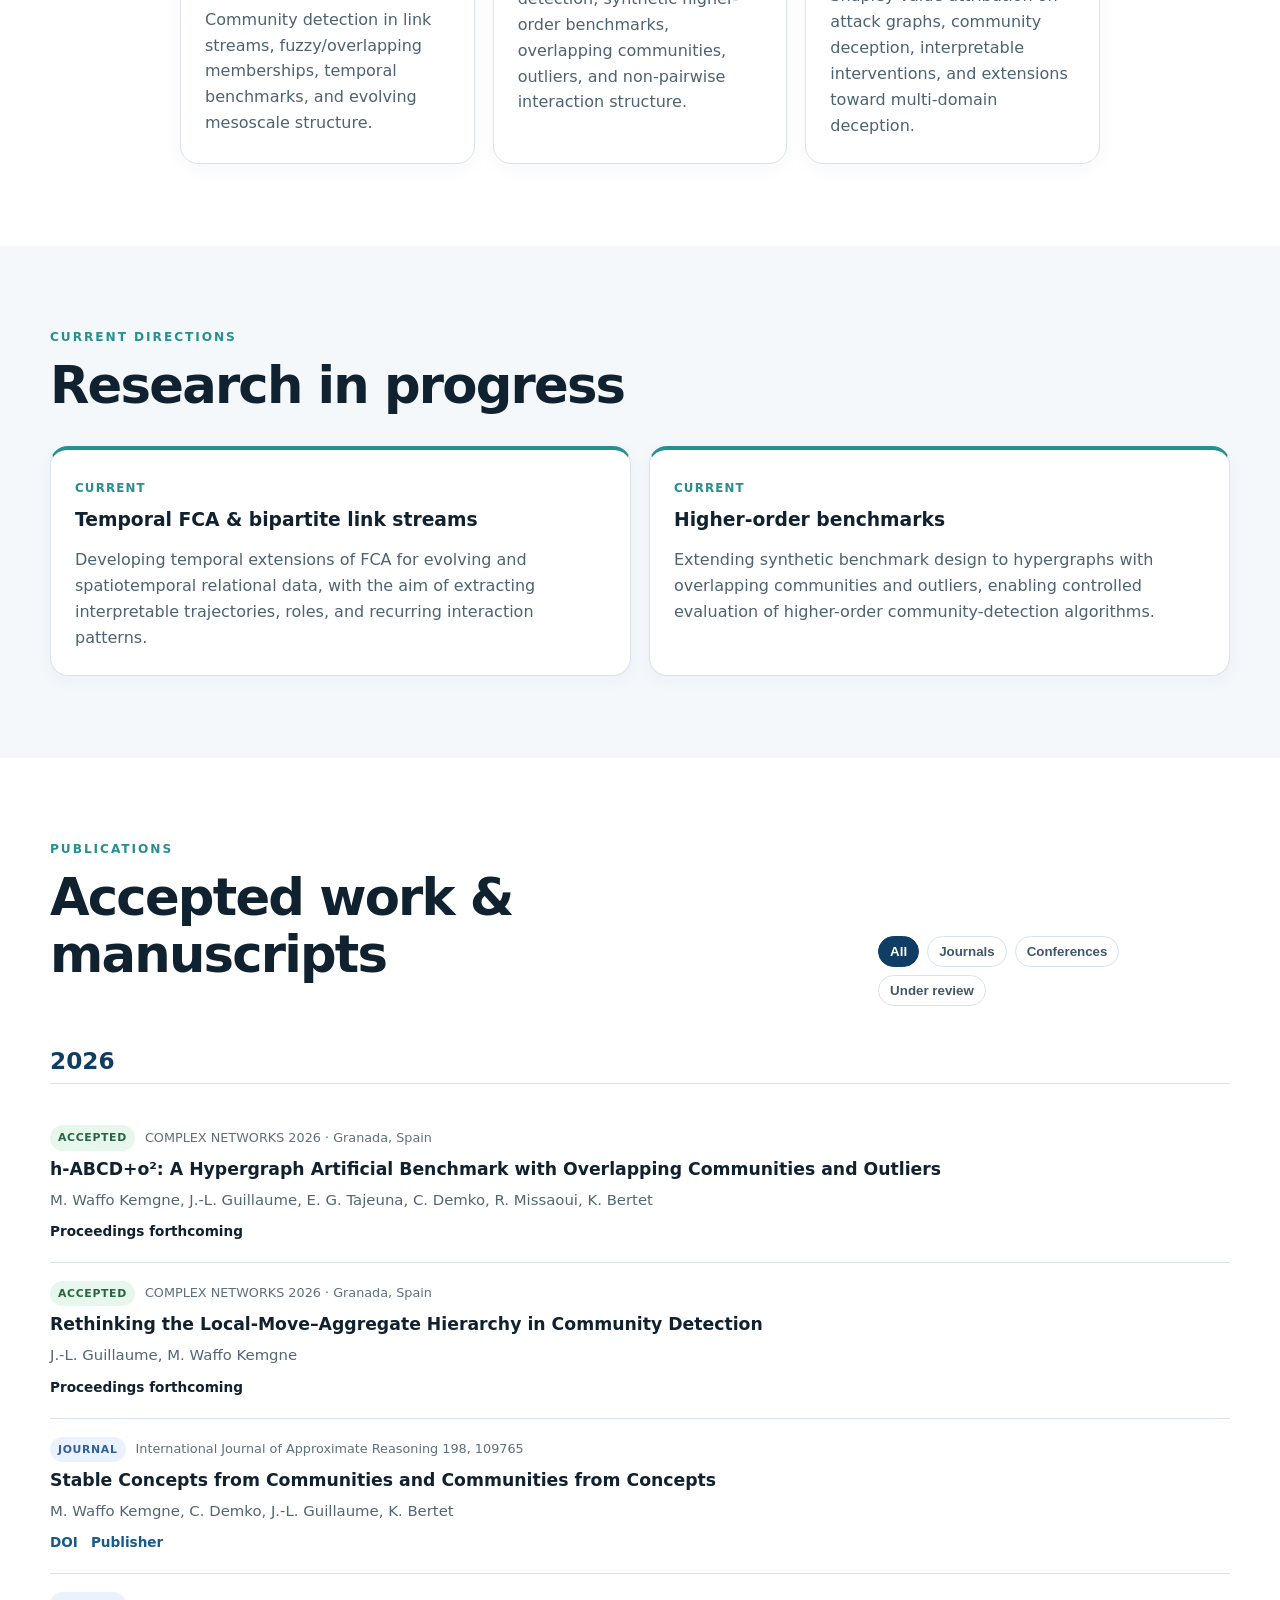
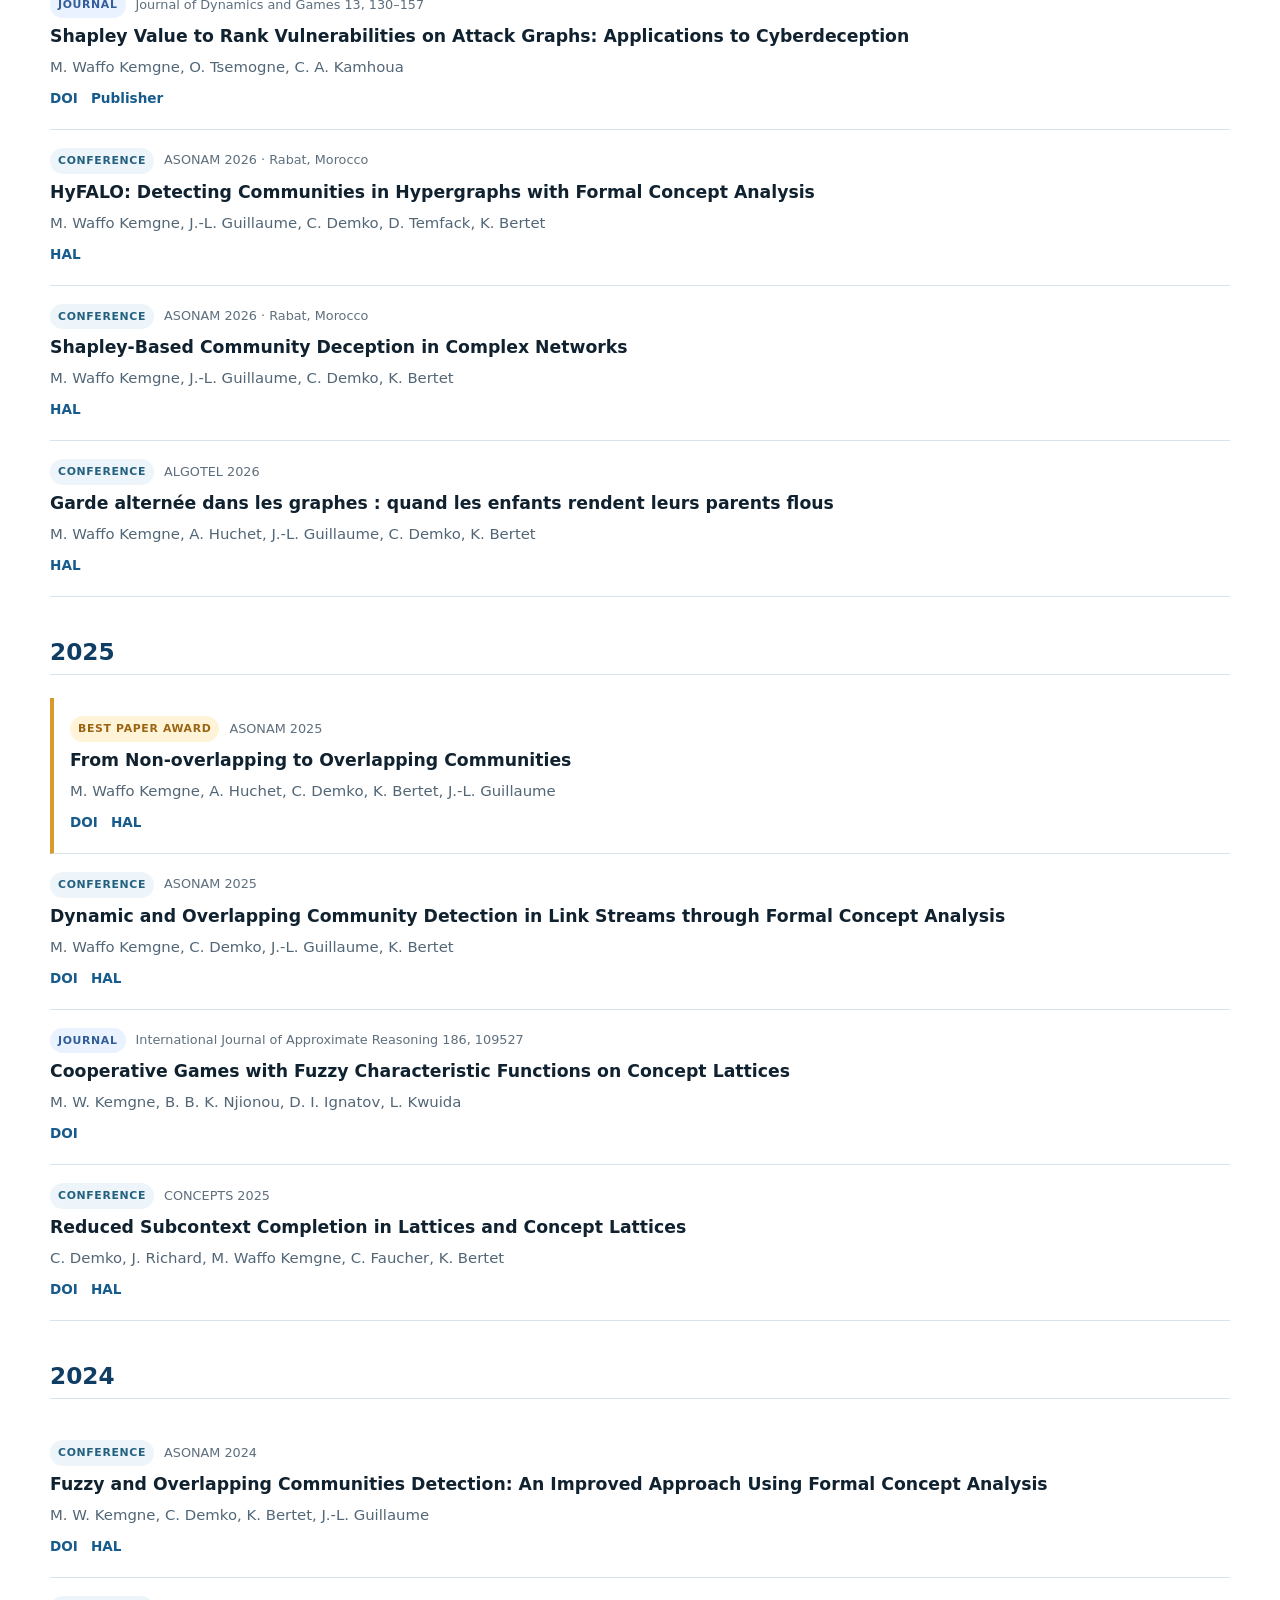
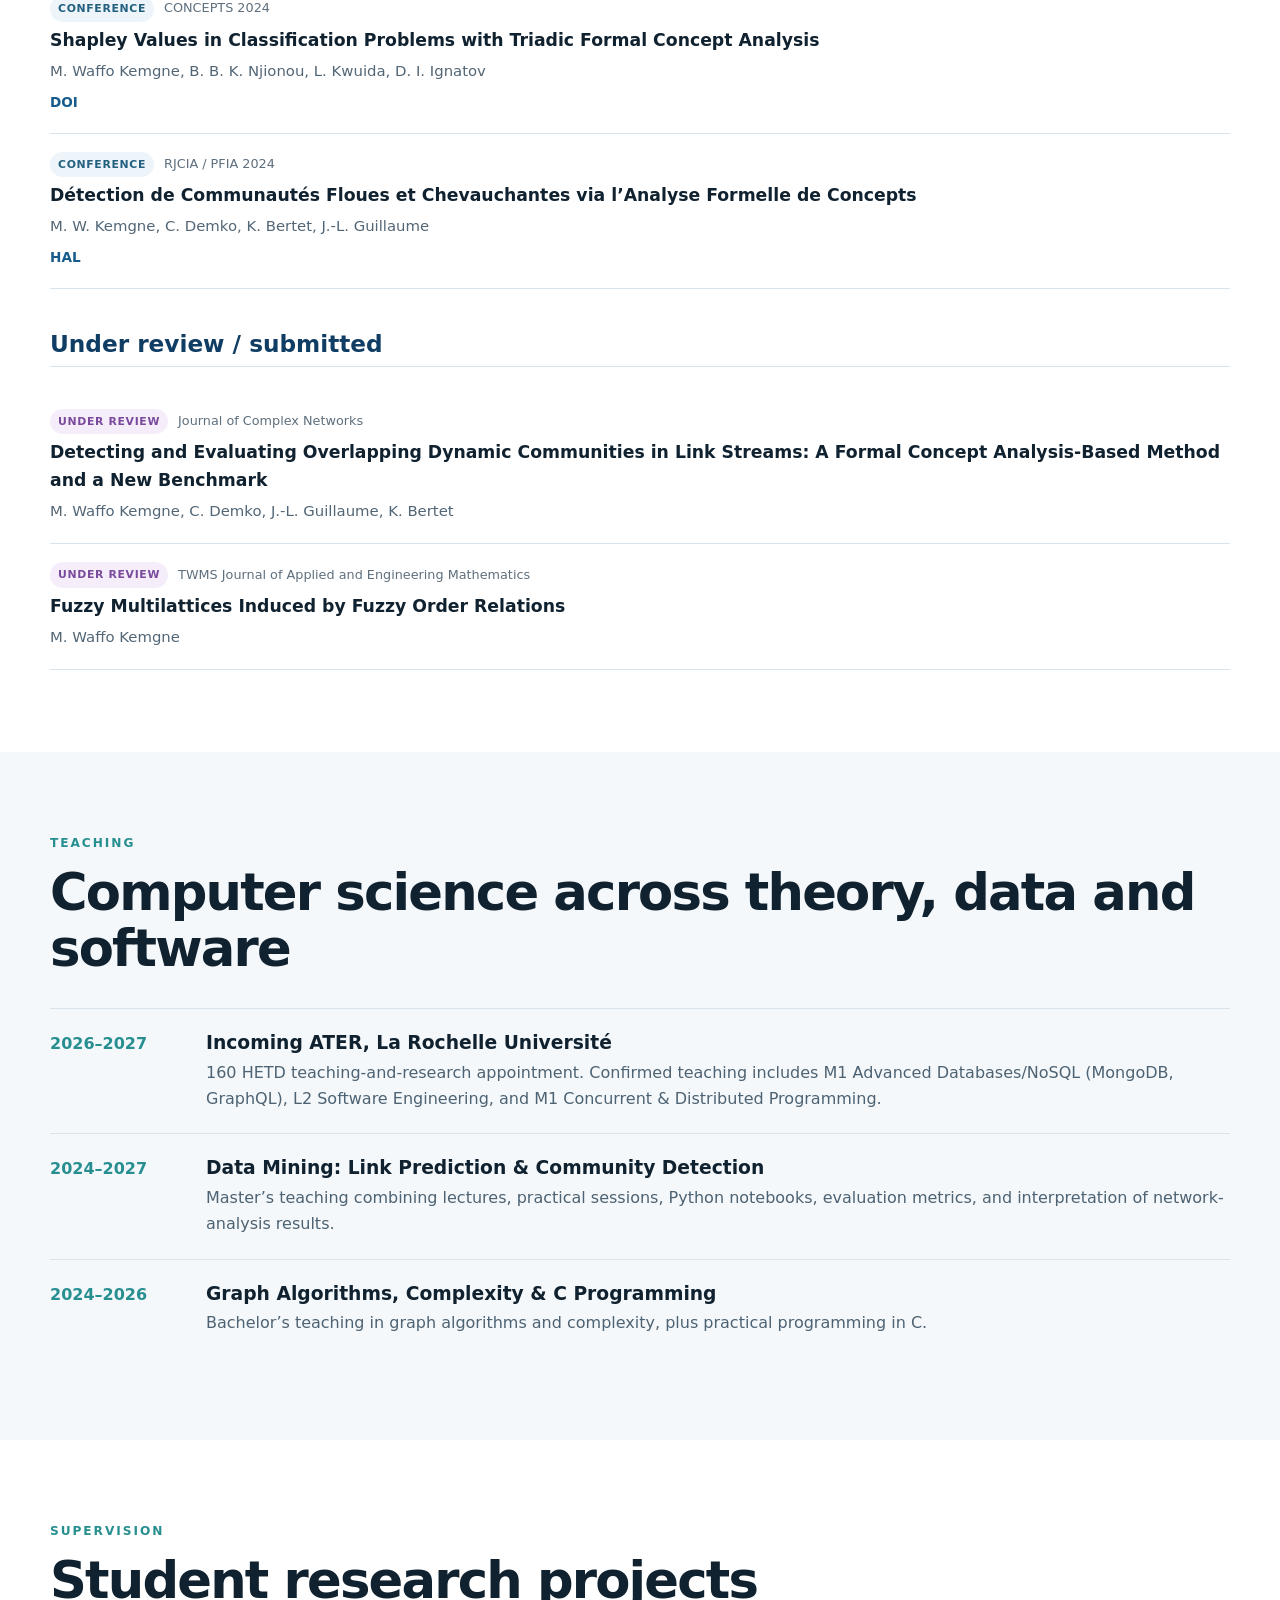
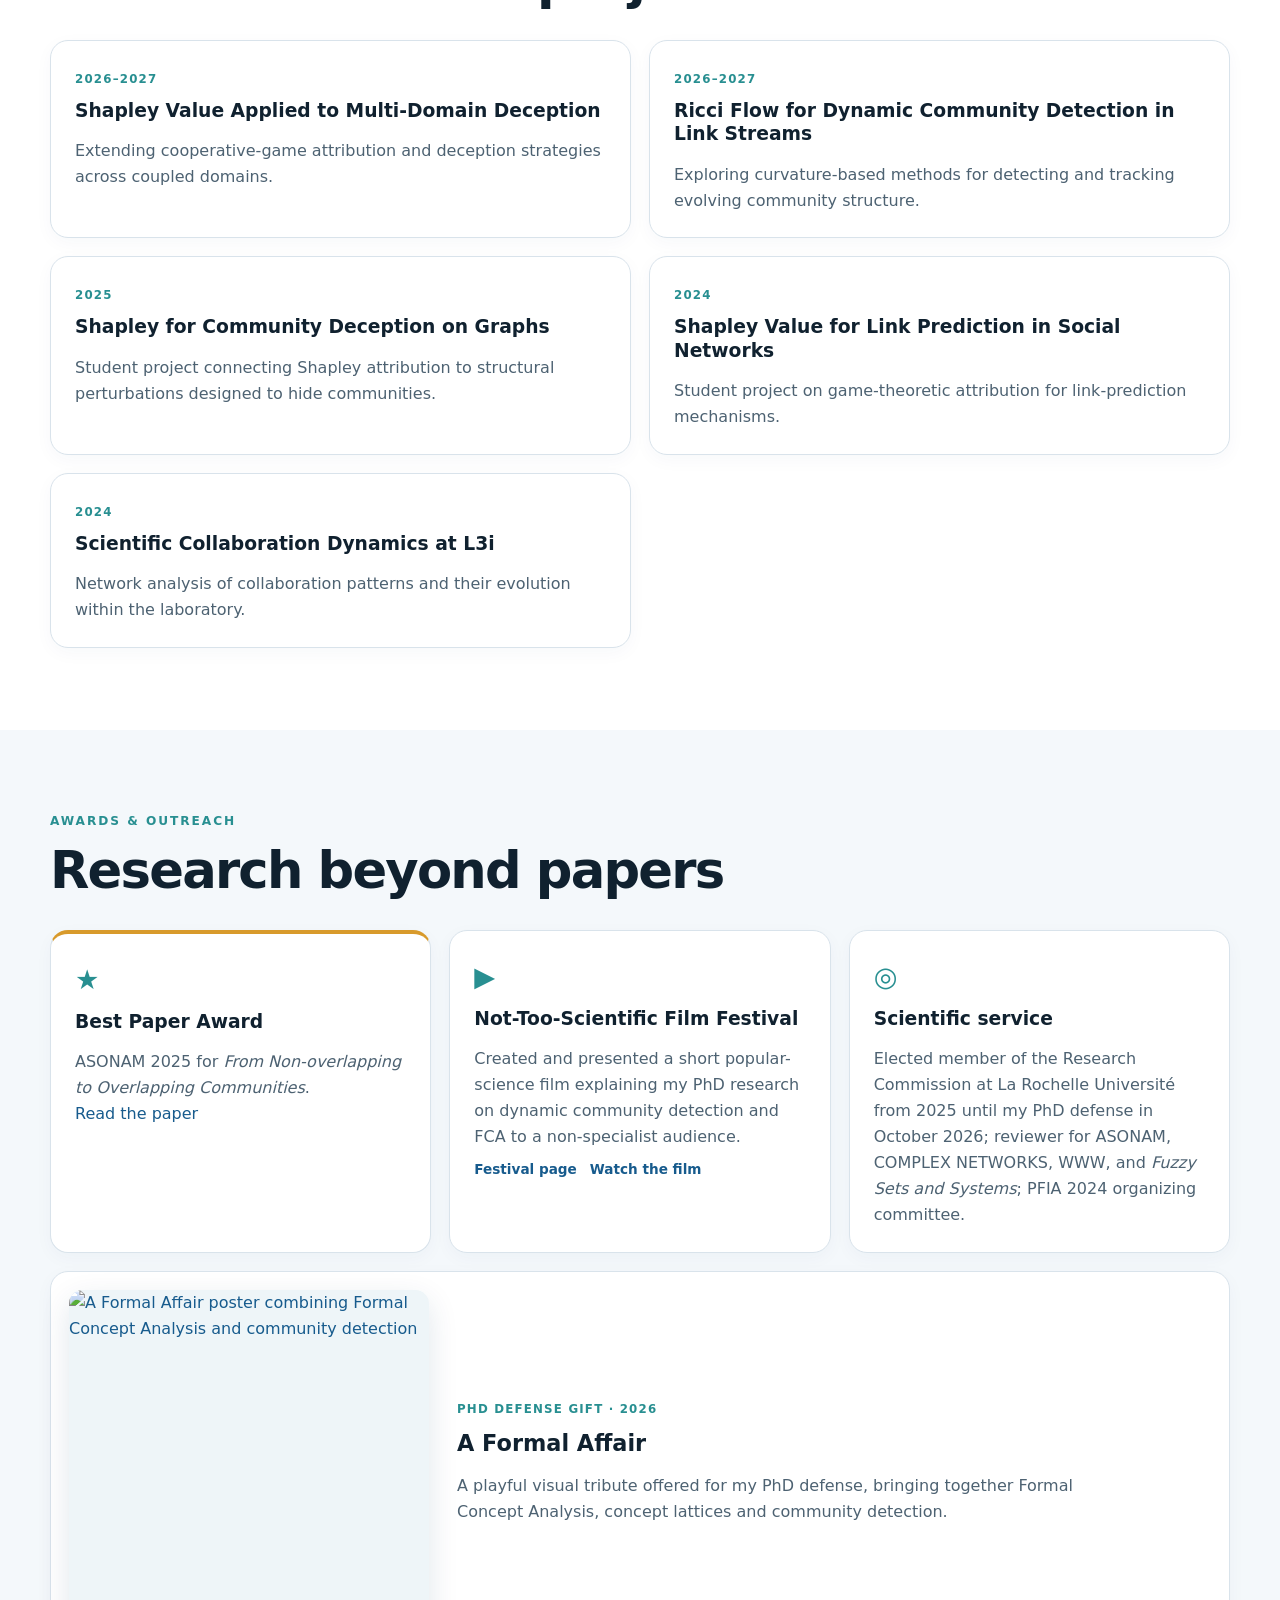
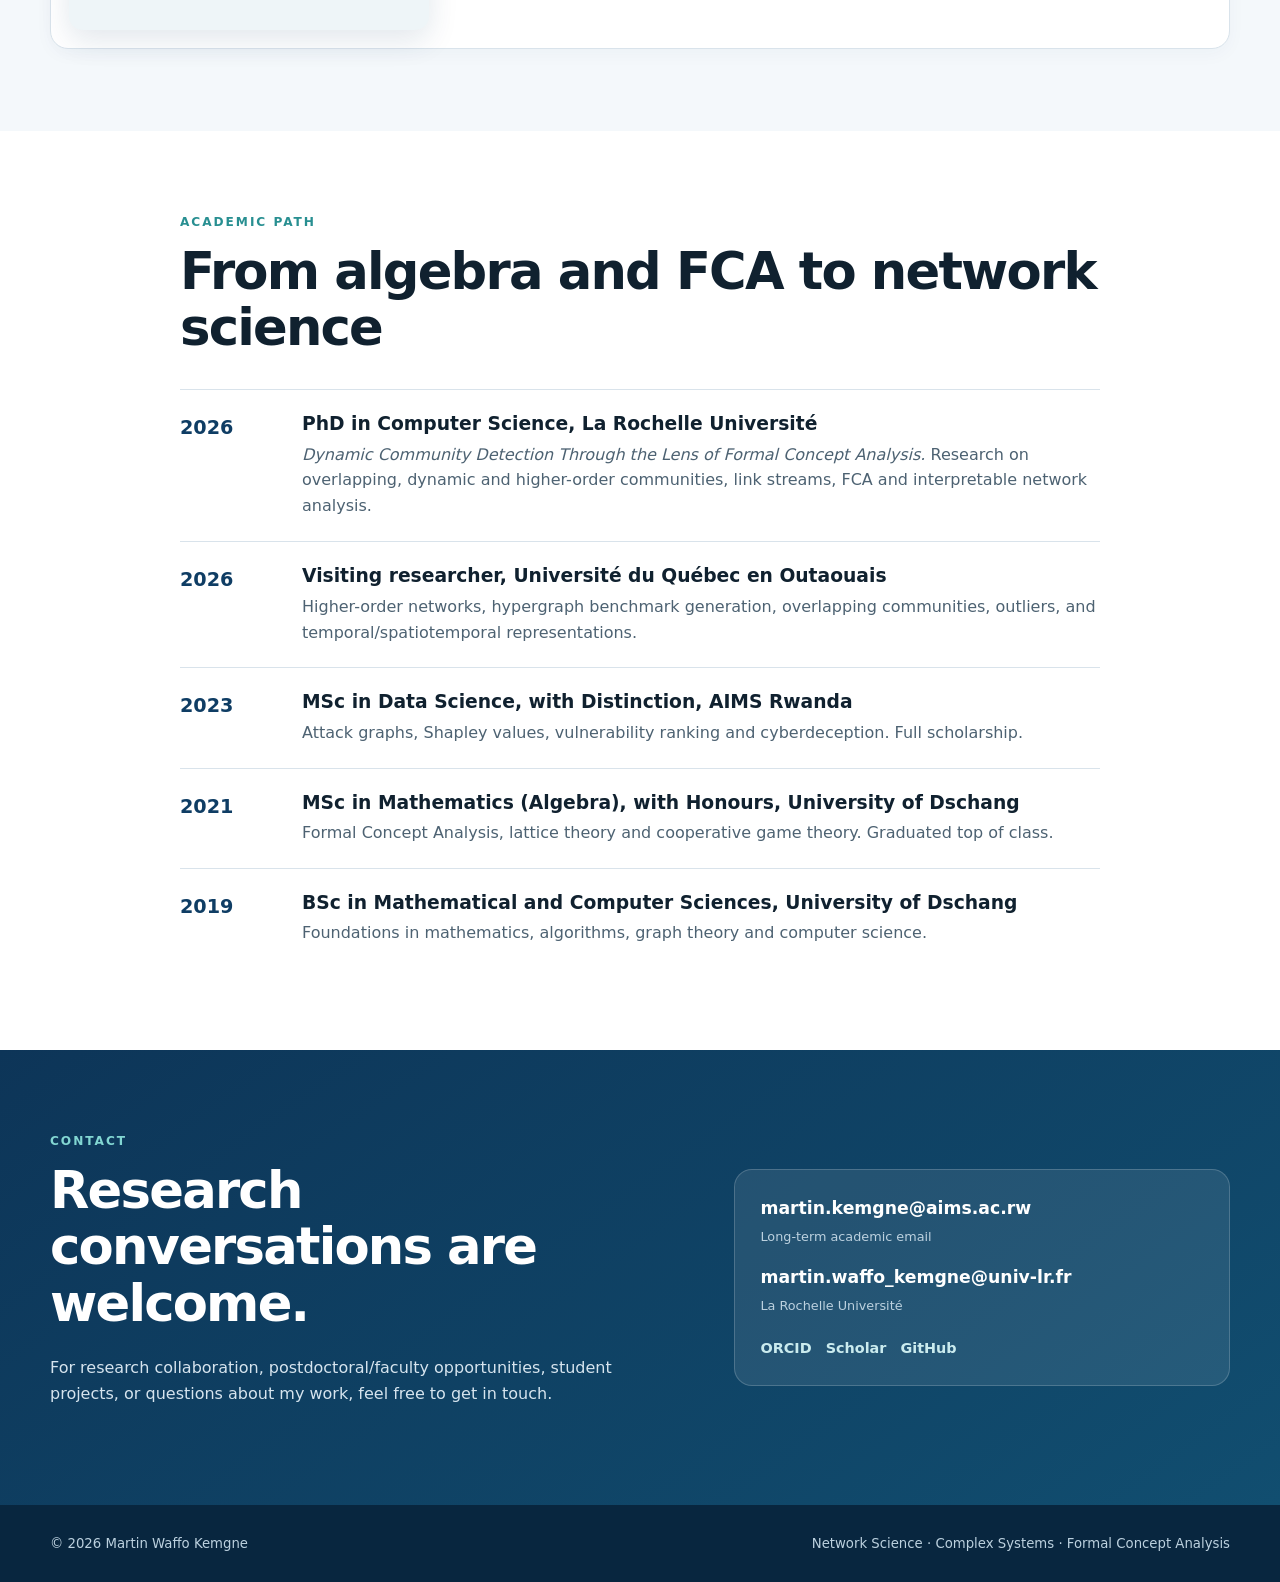
==== commit d059d725: "Update with martinwaffo_site_v2" ====
--- a/index.html
+++ b/index.html
@@ -11,6 +11,8 @@
   <meta property="og:type" content="website">
   <meta property="og:url" content="https://martinwaffo.github.io/">
   <title>Martin Waffo Kemgne | Network Science & Complex Systems</title>
+  <link rel="canonical" href="https://martinwaffo.github.io/">
+  <meta property="og:image" content="https://martinwaffo.github.io/martin-profile.jpg">
   <link rel="icon" href="favicon.svg" type="image/svg+xml">
   <link rel="stylesheet" href="styles.css">
   <script type="application/ld+json">
@@ -83,7 +85,8 @@
           <div class="profile-photo-shell">
             <img class="profile-photo" src="martin-profile.jpg" alt="Portrait of Martin Waffo Kemgne">
           </div>
-          <div class="art-caption"><span class="caption-dot"></span> Dynamic communities · overlap · higher-order structure</div>
+          <div class="art-caption"><span class="caption-dot"></span> Dynamic communities · evolving membership · higher-order structure</div>
+          <p class="visual-note">Animated research illustration: communities overlap, exchange bridge nodes and carry time-stamped interaction pulses.</p>
         </div>
       </div>
     </section>
@@ -275,10 +278,16 @@
       <div class="container">
         <p class="eyebrow">Awards & outreach</p>
         <h2>Research beyond papers</h2>
-        <div class="cards three">
+        <div class="cards outreach-grid">
           <article class="card award-card"><div class="big-icon">★</div><h3>Best Paper Award</h3><p>ASONAM 2025 for <em>From Non-overlapping to Overlapping Communities</em>.</p><a href="https://hal.science/hal-05134820" target="_blank" rel="noreferrer">Read the paper</a></article>
           <article class="card"><div class="big-icon">▶</div><h3>Not-Too-Scientific Film Festival</h3><p>Created and presented a short popular-science film explaining my PhD research on dynamic community detection and FCA to a non-specialist audience.</p><div class="pub-links"><a href="https://adocs.univ-lr.fr/festival/ffpts2025/" target="_blank" rel="noreferrer">Festival page</a><a href="https://youtu.be/aTssLEBtA5s" target="_blank" rel="noreferrer">Watch the film</a></div></article>
-          <article class="card"><div class="big-icon">◎</div><h3>Scientific service</h3><p>Elected member of the Research Commission at La Rochelle Université (2025–Oct. 2026); reviewer for ASONAM, COMPLEX NETWORKS, WWW, and <em>Fuzzy Sets and Systems</em>; PFIA 2024 organizing committee.</p></article>
+          <article class="card"><div class="big-icon">◎</div><h3>Scientific service</h3><p>Elected member of the Research Commission at La Rochelle Université from 2025 until my PhD defense in October 2026; reviewer for ASONAM, COMPLEX NETWORKS, WWW, and <em>Fuzzy Sets and Systems</em>; PFIA 2024 organizing committee.</p></article>
+          <article class="card poster-card">
+            <a class="poster-link" href="formal-affair-poster.jpeg" target="_blank" rel="noreferrer" aria-label="Open A Formal Affair poster">
+              <img src="formal-affair-poster.jpeg" alt="A Formal Affair poster combining Formal Concept Analysis and community detection">
+            </a>
+            <div class="poster-copy"><span class="status">PhD defense gift · 2026</span><h3>A Formal Affair</h3><p>A playful visual tribute offered for my PhD defense, bringing together Formal Concept Analysis, concept lattices and community detection.</p></div>
+          </article>
         </div>
       </div>
     </section>
--- a/styles.css
+++ b/styles.css
@@ -36,3 +36,15 @@
 @media (max-width:900px){.nav-toggle{display:block}.nav{position:absolute;top:72px;left:0;right:0;background:white;border-bottom:1px solid var(--line);padding:18px 20px;display:none;flex-direction:column;align-items:flex-start}.nav.open{display:flex}.hero-grid,.contact-grid{grid-template-columns:1fr}.hero-art{max-width:600px}.cards.three{grid-template-columns:1fr}.news-grid{grid-template-columns:1fr}.news-grid>div{padding:15px 0;border-right:0;border-bottom:1px solid var(--line)}.news-grid>div:last-child{border-bottom:0}.section-head{align-items:flex-start;flex-direction:column}.hero::after{background:rgba(251,253,255,.80)}.community-network{opacity:.72}}
 @media (max-width:650px){.section{padding:62px 0}.hero{padding-top:70px}.cards.two{grid-template-columns:1fr}.timeline-item,.path-list>div{grid-template-columns:1fr;gap:5px}.brand-name{display:none}.footer-wrap{flex-direction:column}.hero h1{font-size:3.2rem}.profile-photo-shell{width:min(88vw,340px)}}
 @media (prefers-reduced-motion:reduce){html{scroll-behavior:auto}*{transition:none!important}.community-network{display:none}}
+
+
+/* V2 visual additions */
+.visual-note{position:relative;z-index:2;margin:12px 4px 0;text-align:center;color:#667b89;font-size:.76rem;line-height:1.45}
+.outreach-grid{grid-template-columns:repeat(3,1fr)}
+.poster-card{grid-column:1/-1;display:grid;grid-template-columns:minmax(220px,360px) 1fr;gap:28px;align-items:center;padding:18px}
+.poster-link{display:block;border-radius:14px;overflow:hidden;box-shadow:0 10px 30px rgba(15,61,100,.12);background:#eef5f8}
+.poster-link img{display:block;width:100%;height:340px;object-fit:cover;object-position:center}
+.poster-copy{padding:10px 10px 10px 0}
+.poster-copy h3{font-size:1.4rem;margin:8px 0}
+.poster-copy p{max-width:680px}
+@media (max-width:900px){.outreach-grid{grid-template-columns:1fr}.poster-card{grid-column:auto;grid-template-columns:1fr}.poster-link img{height:auto;max-height:650px;object-fit:contain}.poster-copy{padding:4px 6px 8px}}
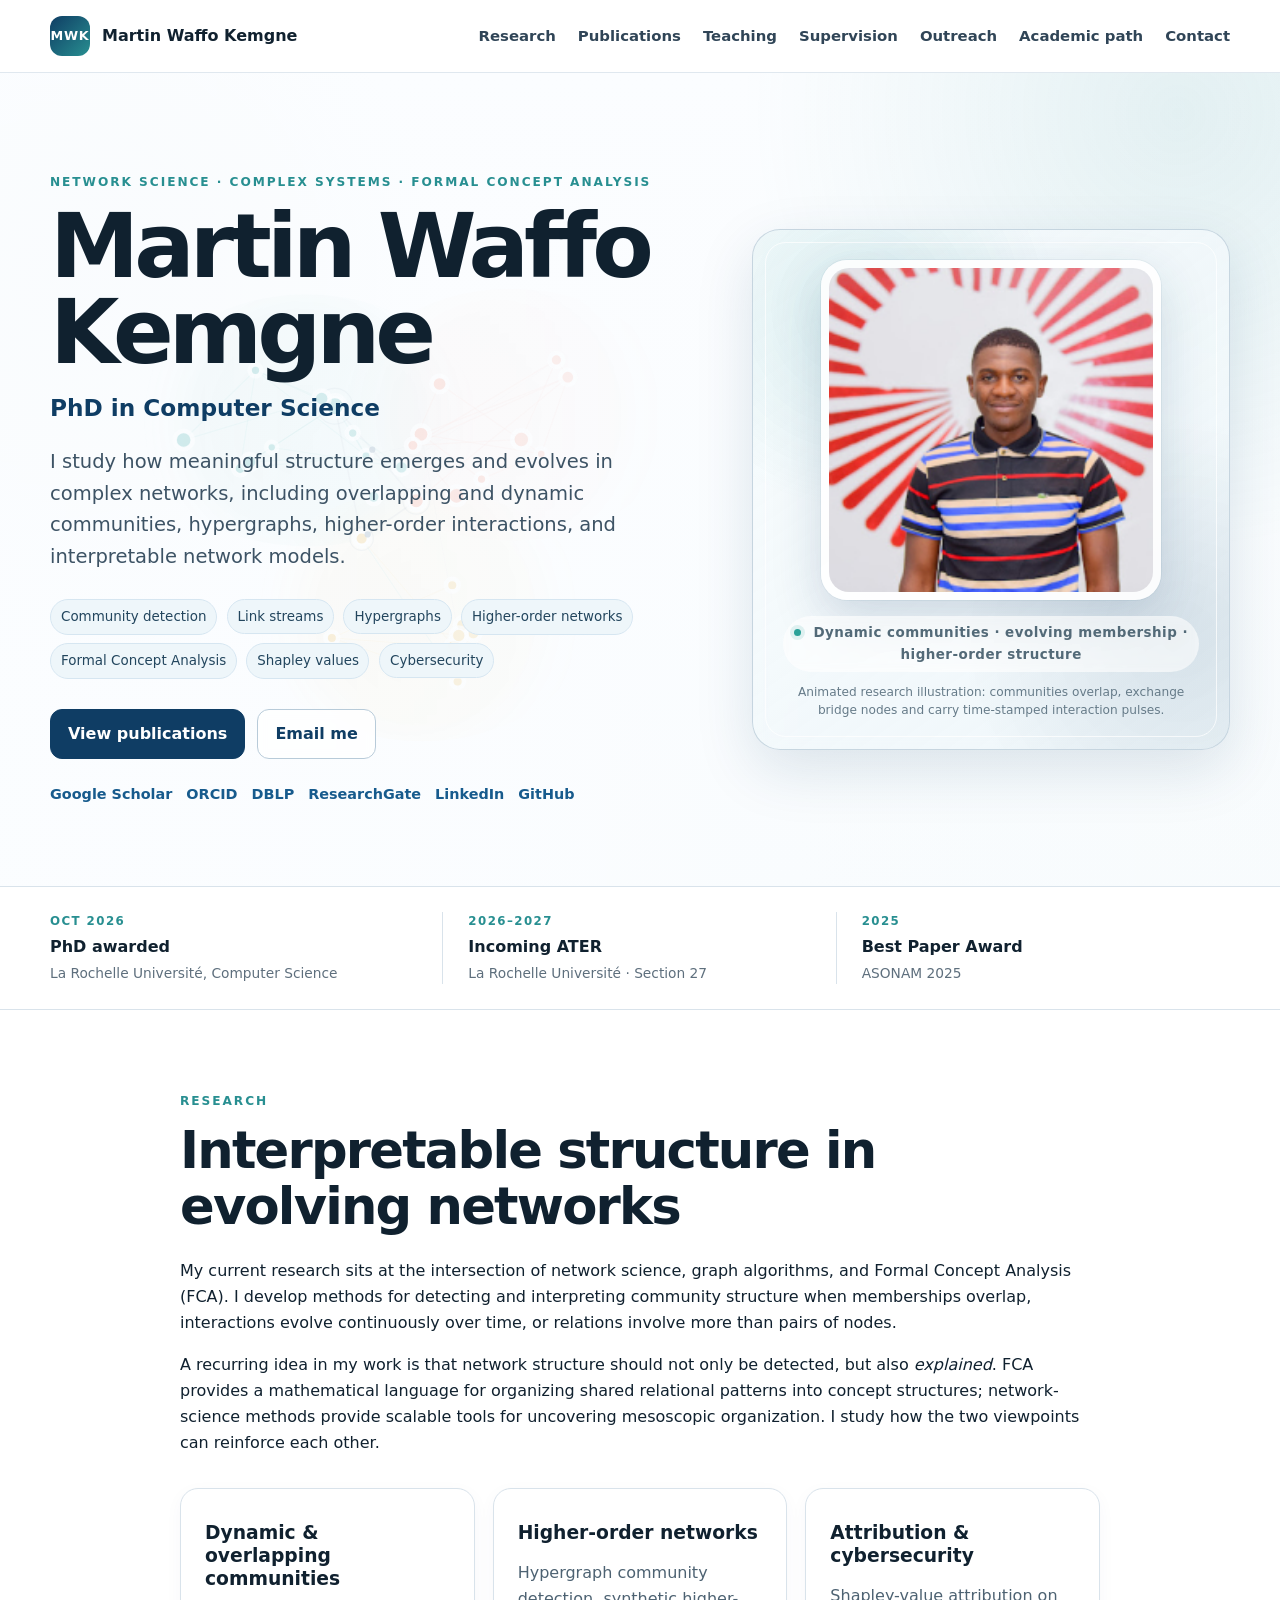
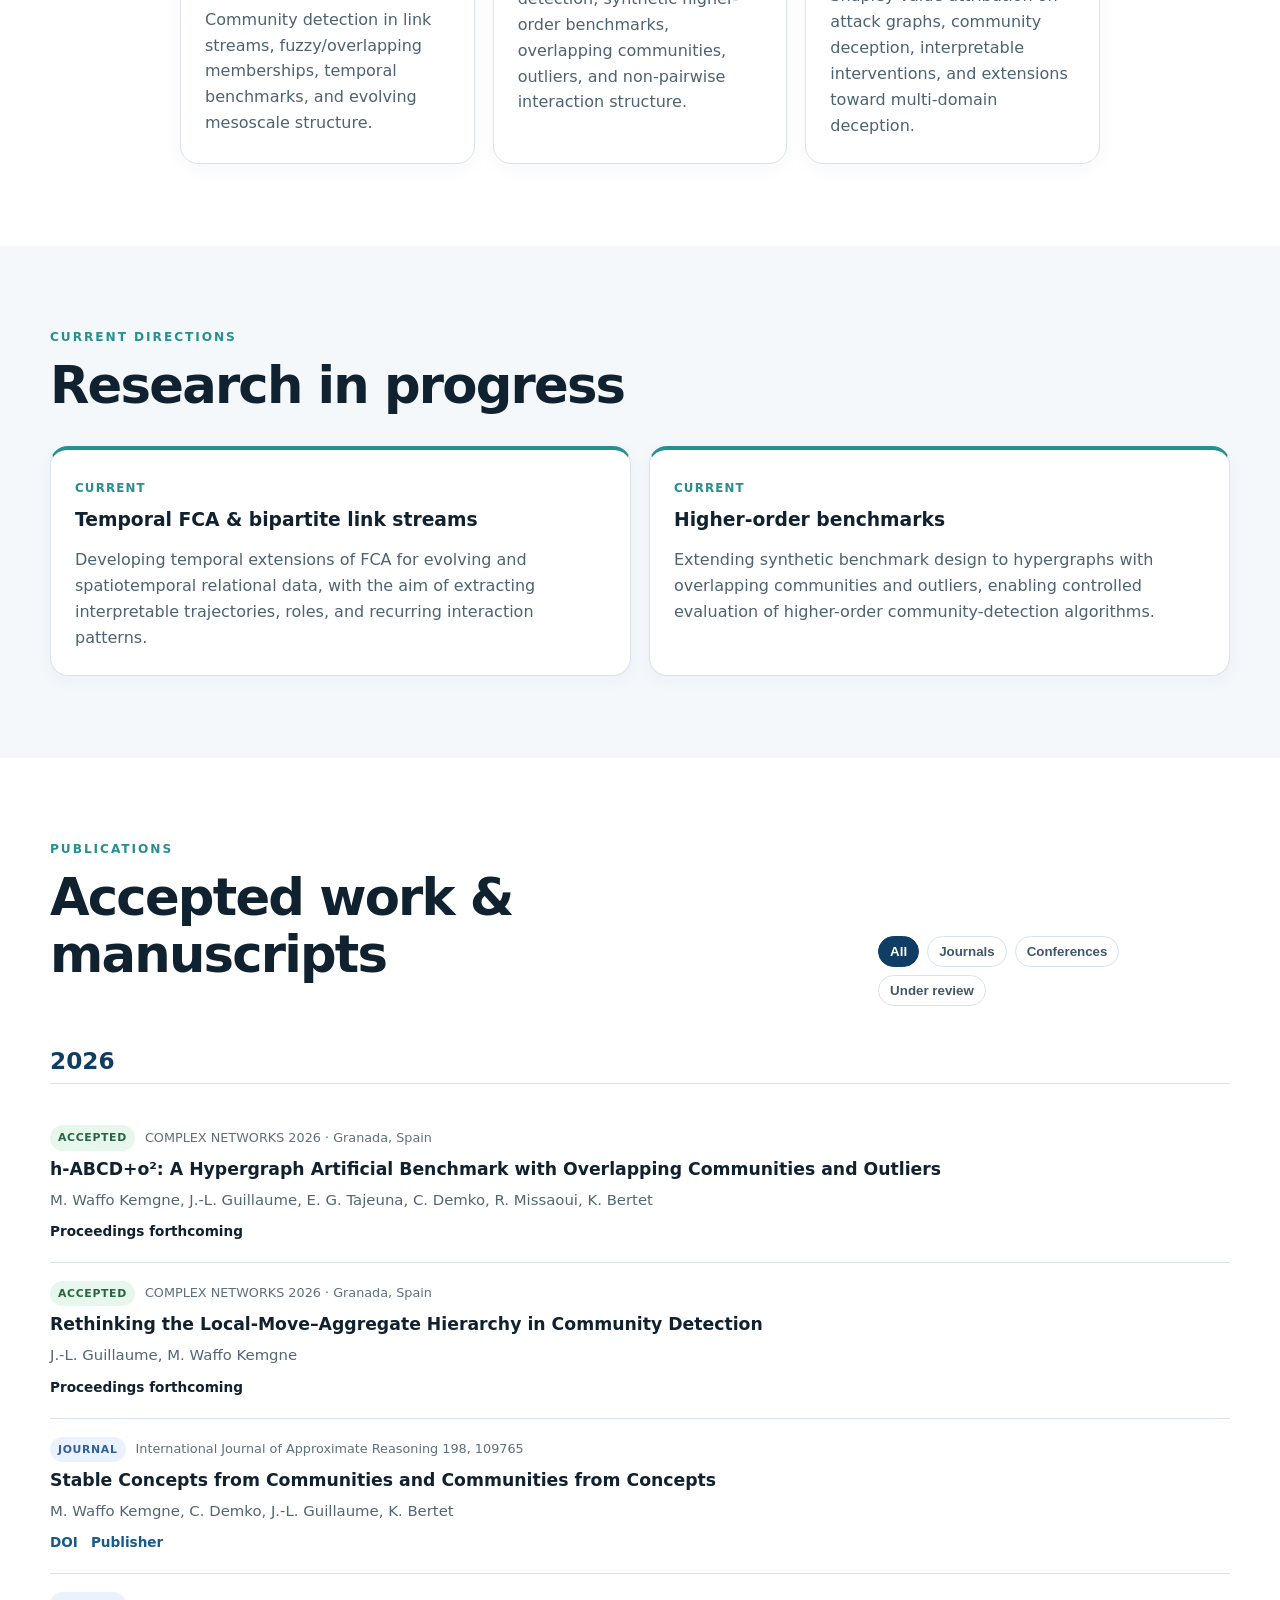
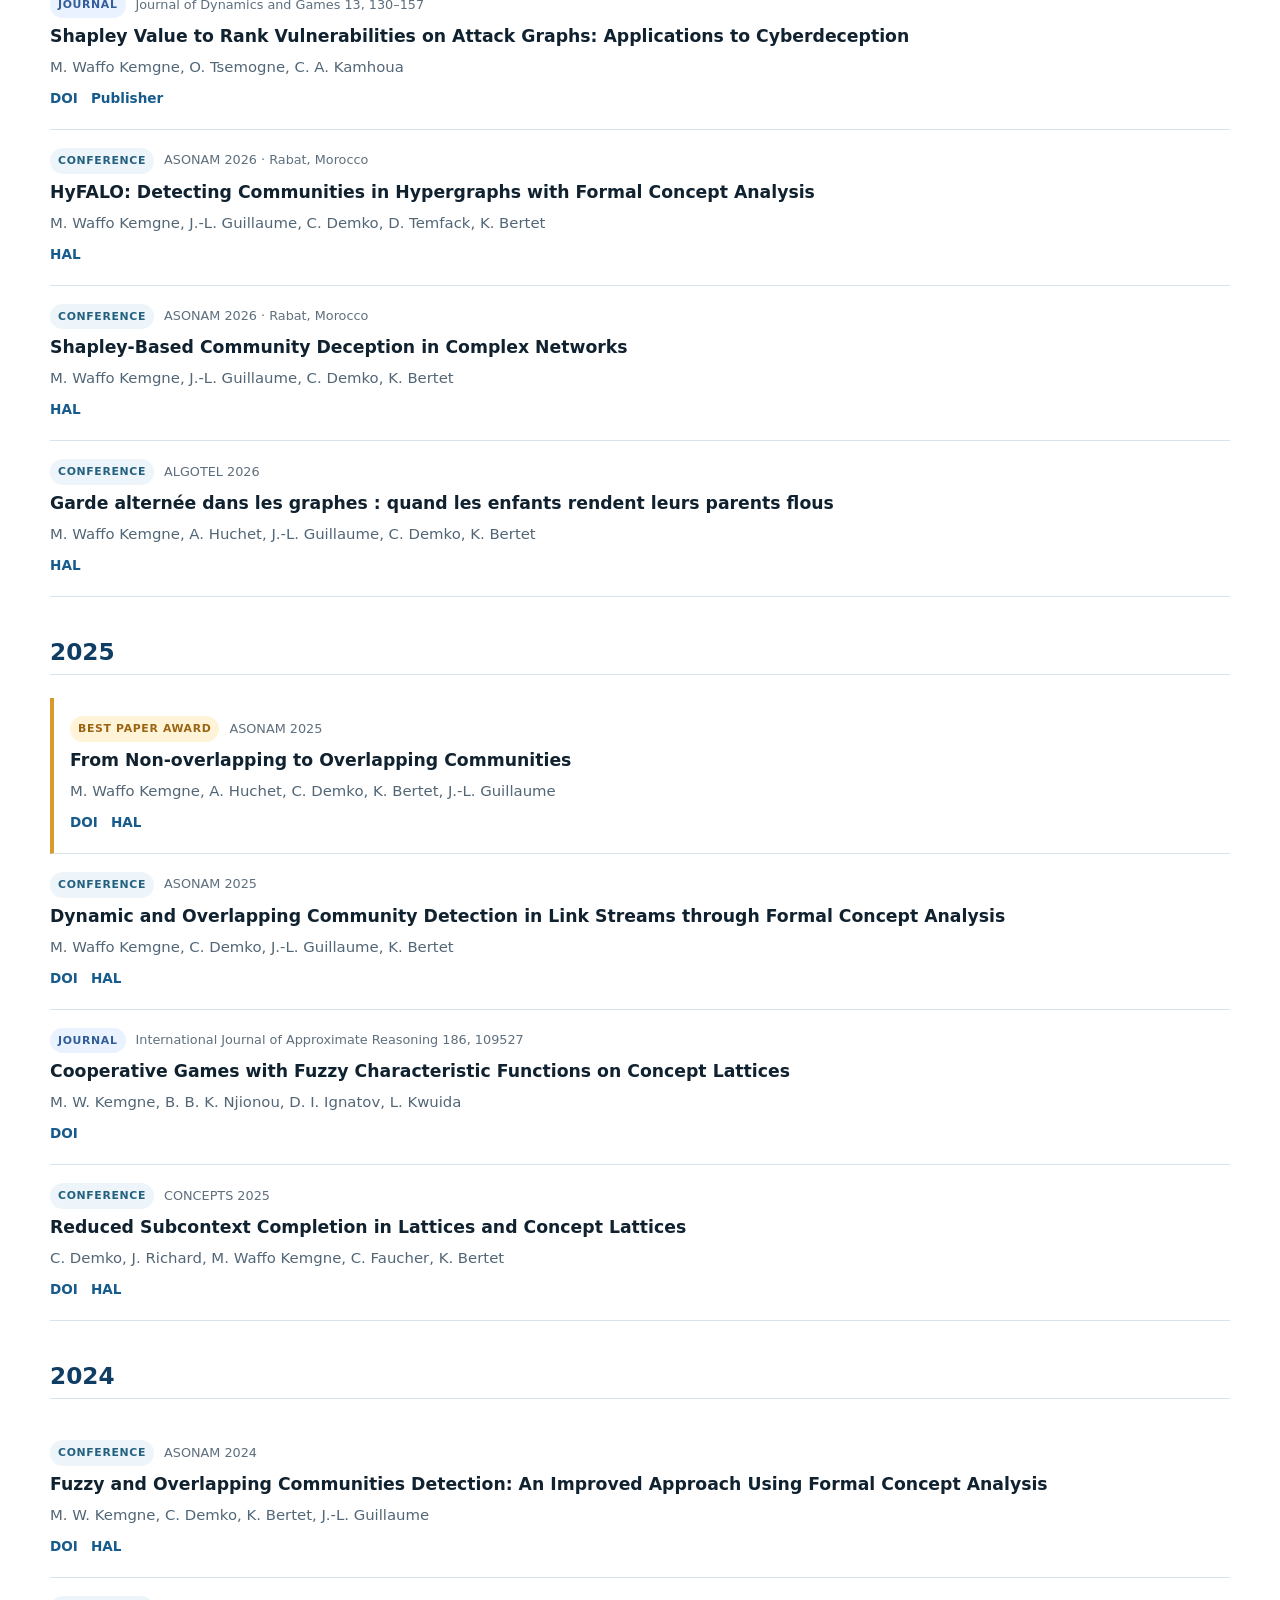
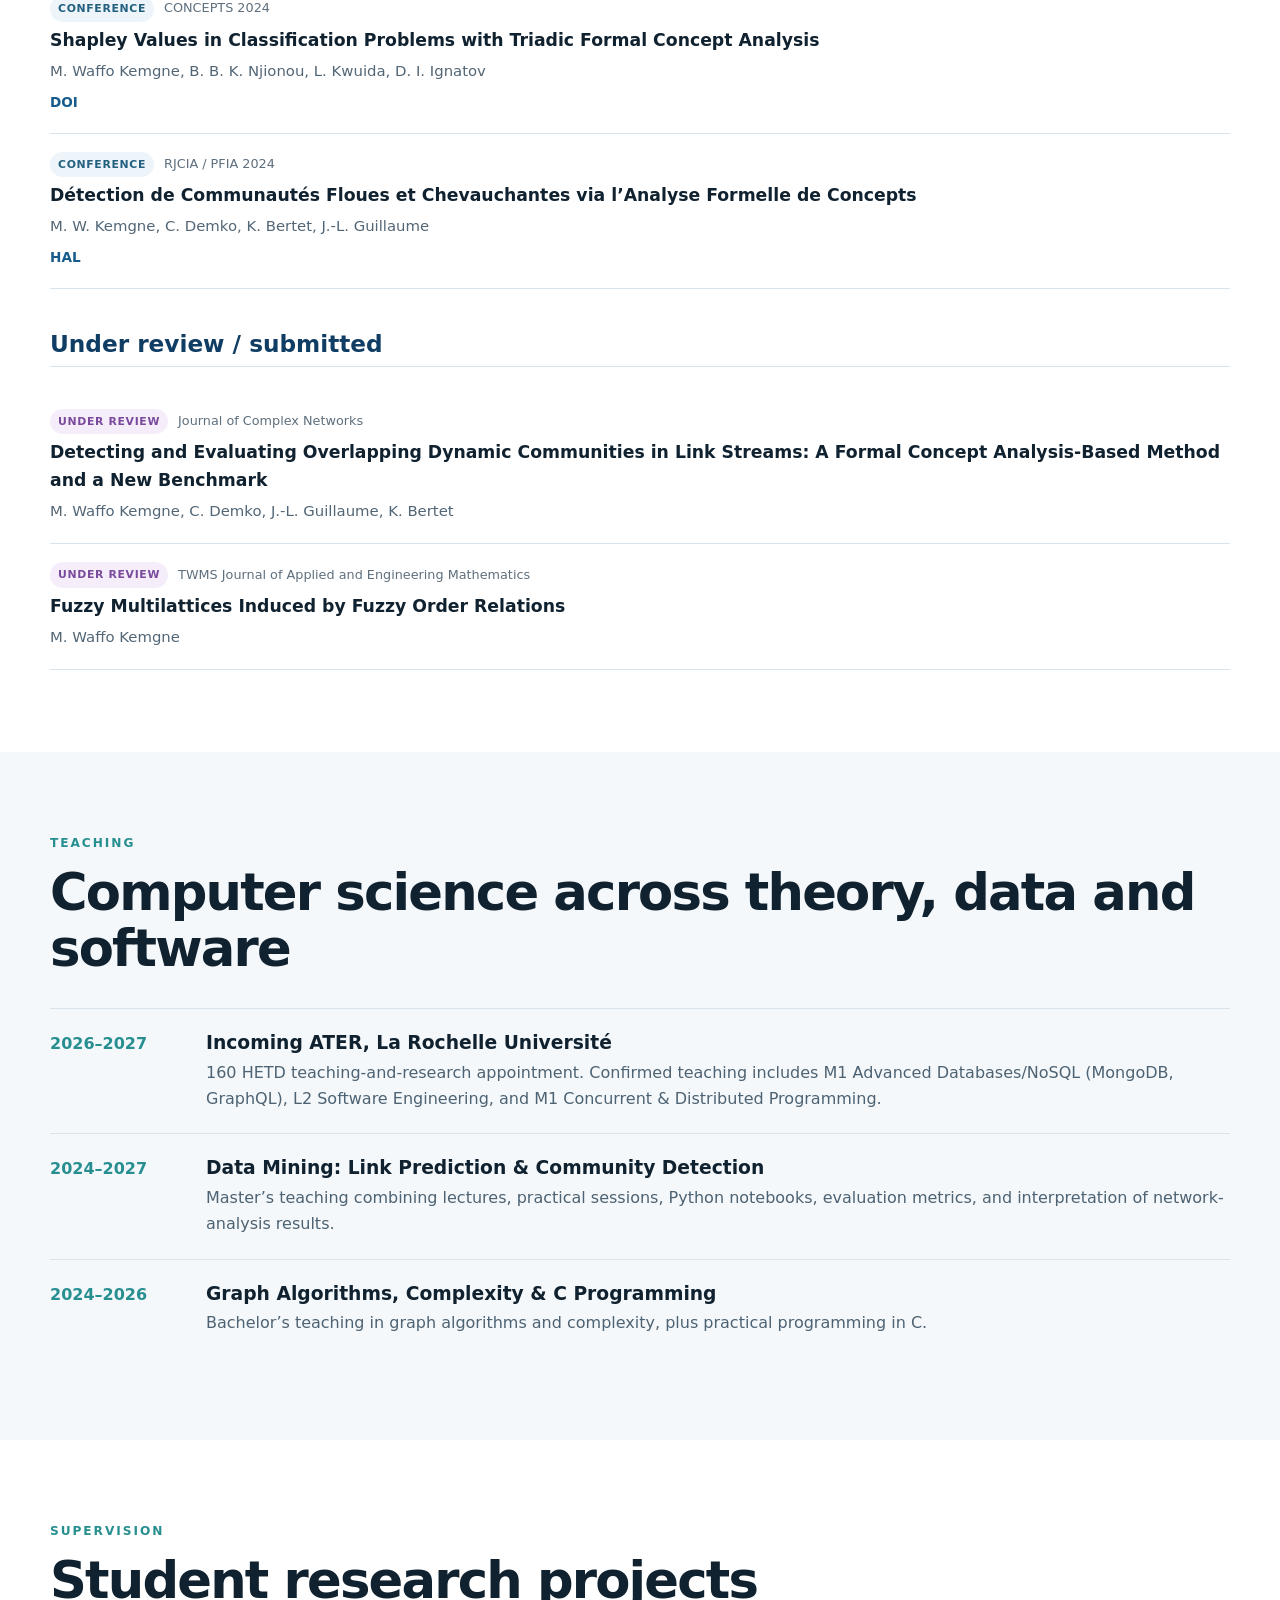
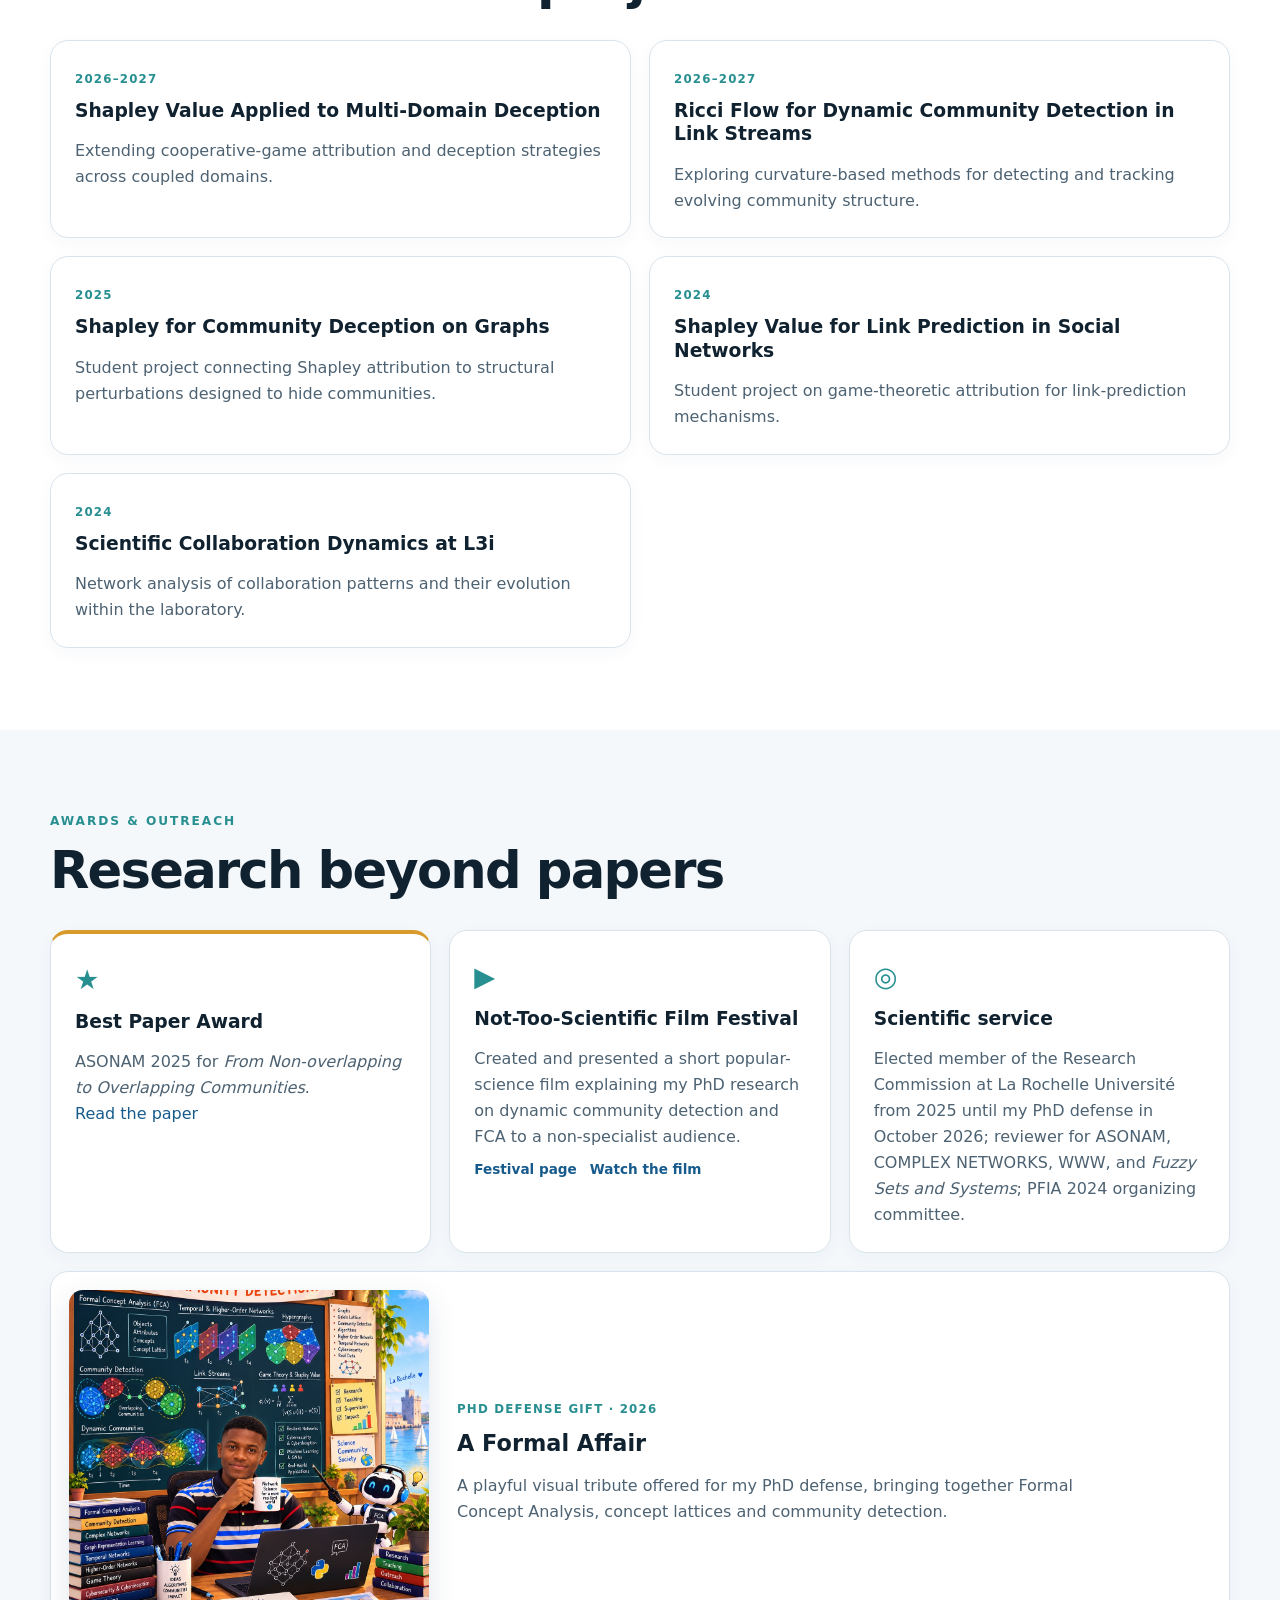
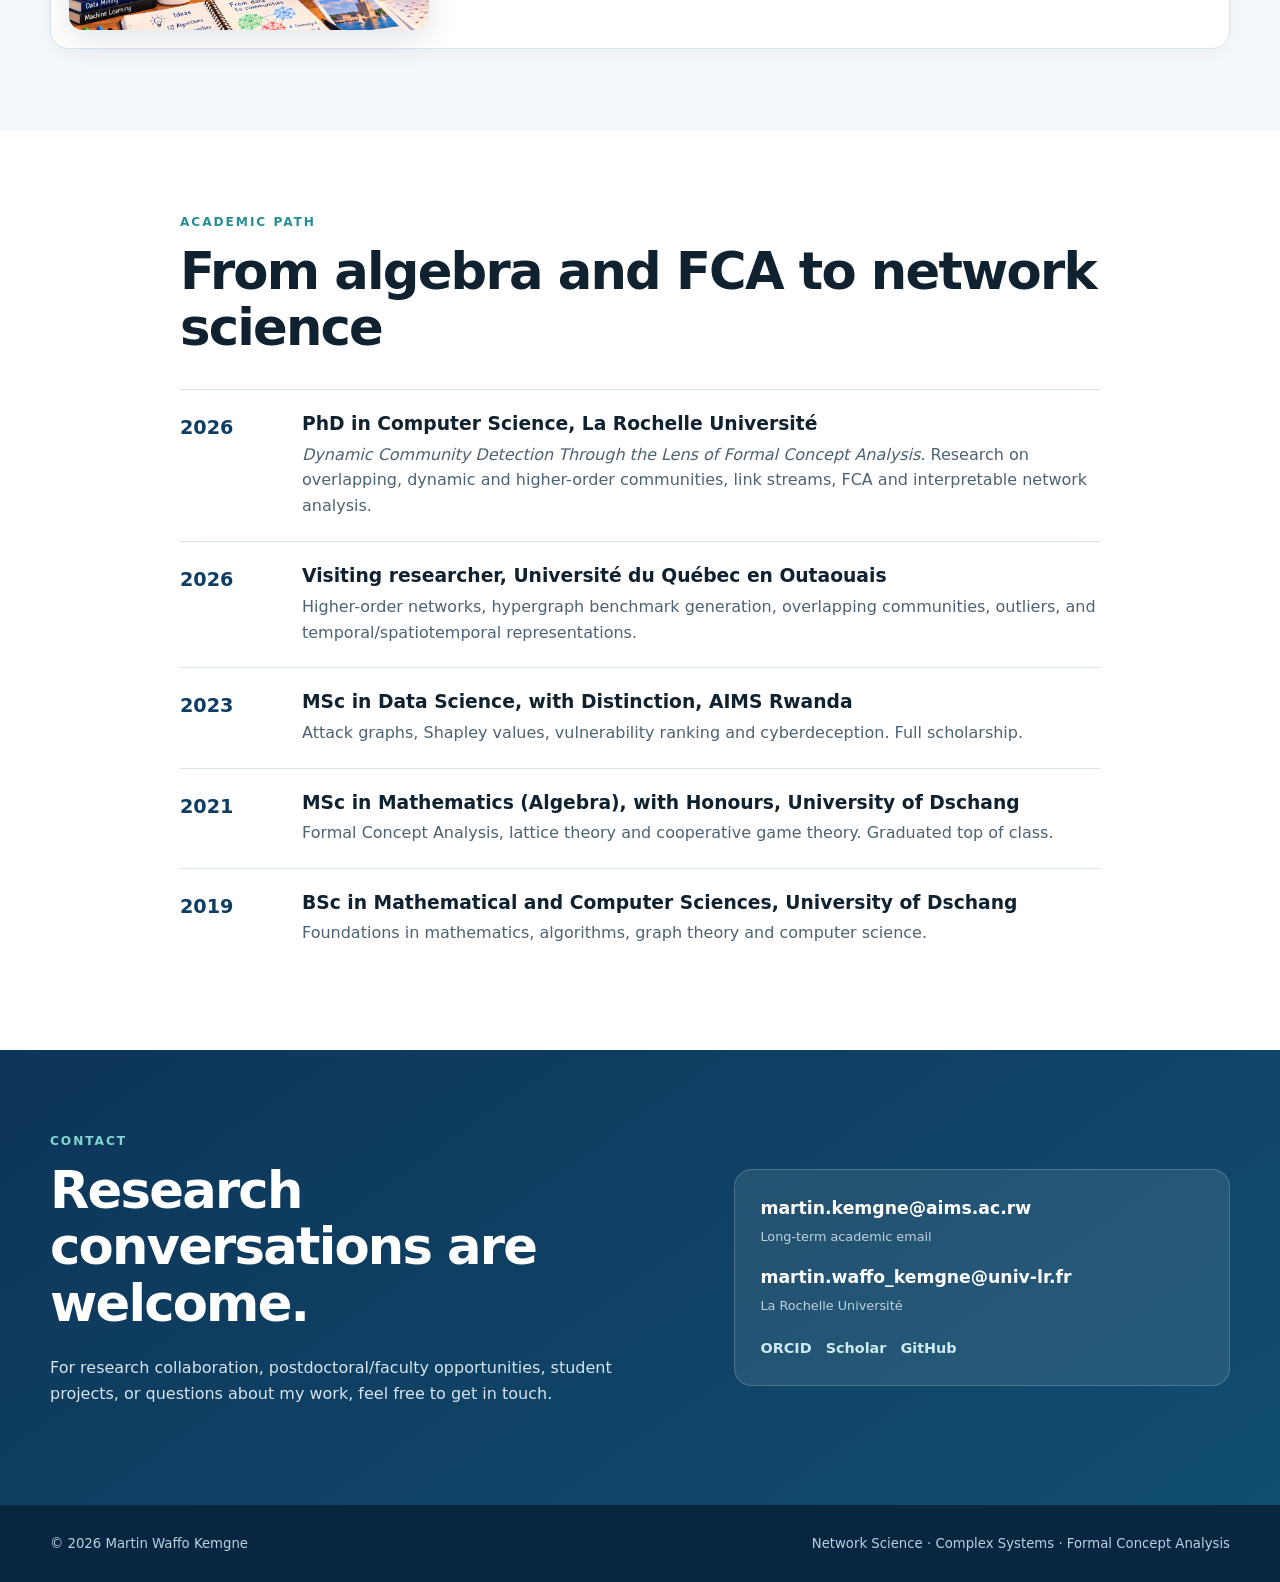
==== commit 16b87cf1: "Fix hero animation and A Formal Affair image" ====
--- a/index.html
+++ b/index.html
@@ -58,9 +58,9 @@
 
   <main id="main">
     <section id="top" class="hero section">
-      <canvas id="community-network" class="community-network" aria-hidden="true"></canvas>
       <div class="container hero-grid">
-        <div>
+        <div class="hero-copy">
+          <canvas id="community-network" class="community-network" aria-hidden="true"></canvas>
           <p class="eyebrow">Network Science · Complex Systems · Formal Concept Analysis</p>
           <h1>Martin Waffo Kemgne</h1>
           <p class="hero-title">PhD in Computer Science</p>
--- a/styles.css
+++ b/styles.css
@@ -17,6 +17,10 @@
 .hero::after{content:"";position:absolute;inset:0;z-index:-1;pointer-events:none;background:linear-gradient(90deg,rgba(251,253,255,.94) 0%,rgba(251,253,255,.84) 42%,rgba(251,253,255,.42) 67%,rgba(251,253,255,.16) 100%)}
 .community-network{position:absolute;inset:0;width:100%;height:100%;z-index:-2;display:block;opacity:.98;filter:saturate(1.12) contrast(1.03);pointer-events:none}
 .hero-grid{position:relative;z-index:2;display:grid;grid-template-columns:1.15fr .85fr;align-items:center;gap:56px}
+/* Keep the animated network entirely within the text column, so it never sits behind the portrait card. */
+.hero-copy{position:relative;isolation:isolate}
+.hero-copy .community-network{inset:-24px -18px -24px -58px;width:calc(100% + 76px);height:calc(100% + 48px);z-index:0;opacity:.28;filter:saturate(1.08) contrast(1.01);-webkit-mask-image:linear-gradient(90deg,rgba(0,0,0,.78) 0%,rgba(0,0,0,.56) 56%,rgba(0,0,0,.18) 100%);mask-image:linear-gradient(90deg,rgba(0,0,0,.78) 0%,rgba(0,0,0,.56) 56%,rgba(0,0,0,.18) 100%)}
+.hero-copy>:not(.community-network){position:relative;z-index:1}
 .eyebrow{text-transform:uppercase;letter-spacing:.16em;font-size:.76rem;font-weight:800;color:var(--teal);margin:0 0 10px}.hero h1{font-size:clamp(3rem,7vw,5.8rem);line-height:.96;margin:0 0 14px;letter-spacing:-.055em}.hero-title{font-size:1.45rem;font-weight:700;color:var(--blue);margin:0 0 20px}.lede{font-size:1.22rem;max-width:760px;color:#3d5365}.tags{display:flex;flex-wrap:wrap;gap:9px;margin:26px 0}.tags span{font-size:.84rem;background:rgba(237,245,250,.9);border:1px solid #d6e6f1;padding:6px 10px;border-radius:999px;color:#23465e;backdrop-filter:blur(3px)}
 .hero-actions{display:flex;gap:12px;margin:30px 0 24px}.btn{display:inline-flex;align-items:center;justify-content:center;border:1px solid #b8cbd9;padding:11px 17px;border-radius:12px;font-weight:750;color:var(--blue);background:rgba(255,255,255,.72);backdrop-filter:blur(4px);transition:transform .2s ease,box-shadow .2s ease}.btn:hover{text-decoration:none;transform:translateY(-1px);box-shadow:0 7px 20px rgba(15,61,100,.09)}.btn.primary{background:var(--blue);color:white;border-color:var(--blue)}
 .profile-links{display:flex;flex-wrap:wrap;gap:14px;font-size:.9rem}.profile-links a{font-weight:650}
@@ -33,7 +37,7 @@
 .news-strip{border-top:1px solid var(--line);border-bottom:1px solid var(--line);background:#fff}.news-grid{display:grid;grid-template-columns:repeat(3,1fr);padding:25px 0}.news-grid>div{display:grid;gap:2px;padding:0 25px;border-right:1px solid var(--line)}.news-grid>div:first-child{padding-left:0}.news-grid>div:last-child{border-right:0}.news-date{font-size:.74rem;text-transform:uppercase;color:var(--teal);font-weight:800;letter-spacing:.12em}.news-grid strong{font-size:1rem}.news-grid span:last-child{font-size:.86rem;color:var(--muted)}
 h2{font-size:clamp(2rem,4vw,3.2rem);letter-spacing:-.035em;line-height:1.1;margin:0 0 24px}h3{line-height:1.25}.cards{display:grid;gap:18px;margin-top:32px}.cards.three{grid-template-columns:repeat(3,1fr)}.cards.two{grid-template-columns:repeat(2,1fr)}.card{border:1px solid var(--line);background:white;border-radius:var(--radius);padding:24px;box-shadow:0 5px 18px rgba(15,61,100,.035)}.card h3{margin:8px 0}.card p{color:#4d6272;margin-bottom:0}.feature{border-top:4px solid var(--teal)}.status{font-size:.74rem;text-transform:uppercase;letter-spacing:.1em;color:var(--teal);font-weight:800}.section-head{display:flex;justify-content:space-between;align-items:end;gap:25px}.filters{display:flex;flex-wrap:wrap;gap:8px}.filter{border:1px solid var(--line);background:white;color:#40576a;padding:7px 11px;border-radius:999px;cursor:pointer;font-weight:700}.filter.active{background:var(--blue);color:white;border-color:var(--blue)}.pub-group{margin-top:40px}.pub-group>h3{font-size:1.45rem;color:var(--blue);border-bottom:1px solid var(--line);padding-bottom:8px}.publication{padding:18px 0 20px;border-bottom:1px solid var(--line)}.publication.hidden{display:none}.publication.highlight{border-left:4px solid #d89a2b;padding-left:16px}.publication h4{font-size:1.08rem;margin:5px 0 4px}.publication p{margin:0;color:#526676;font-size:.93rem}.pub-meta{display:flex;flex-wrap:wrap;gap:10px;align-items:center;color:var(--muted);font-size:.8rem}.badge{font-size:.68rem;font-weight:850;letter-spacing:.06em;text-transform:uppercase;padding:4px 8px;border-radius:999px;background:#edf5fa;color:var(--blue)}.badge.award{background:#fff4d8;color:var(--award)}.badge.accepted{background:#e8f7ee;color:#276640}.badge.journal{background:#eaf2ff;color:#315d99}.badge.conference{background:#edf5fa;color:#24607f}.badge.review{background:#f5eefa;color:var(--review)}.pub-links{display:flex;gap:13px;margin-top:8px;font-size:.85rem;font-weight:700}.timeline{display:grid;gap:0;margin-top:32px}.timeline-item{display:grid;grid-template-columns:130px 1fr;gap:26px;padding:22px 0;border-top:1px solid var(--line)}.timeline-item span{color:var(--teal);font-weight:800}.timeline-item h3{margin:0 0 5px}.timeline-item p{margin:0;color:#4d6272}.big-icon{font-size:1.7rem;color:var(--teal)}.award-card{border-top:4px solid #d89a2b}.path-list{margin-top:34px}.path-list>div{display:grid;grid-template-columns:100px 1fr;gap:22px;padding:22px 0;border-top:1px solid var(--line)}.year{font-weight:850;color:var(--blue);font-size:1.2rem}.path-list h3{margin:0 0 6px}.path-list p{margin:0;color:#4d6272}.contact-section{background:linear-gradient(145deg,#0d3558,#114e70);color:white}.contact-section .eyebrow{color:#82d6d2}.contact-grid{display:grid;grid-template-columns:1fr .8fr;gap:65px;align-items:center}.contact-grid p{color:#d6e4ee}.contact-card{background:rgba(255,255,255,.09);border:1px solid rgba(255,255,255,.18);padding:25px;border-radius:var(--radius);display:grid;gap:4px}.contact-email{color:white;font-size:1.08rem;font-weight:800;word-break:break-word}.contact-email.secondary{margin-top:13px}.contact-card span{color:#bcd1df;font-size:.8rem}.profile-links.compact{margin-top:16px}.profile-links.compact a{color:#caebee}footer{padding:28px 0;background:#08263f;color:#bcd1df}.footer-wrap{display:flex;justify-content:space-between;gap:20px;font-size:.83rem}
 
-@media (max-width:900px){.nav-toggle{display:block}.nav{position:absolute;top:72px;left:0;right:0;background:white;border-bottom:1px solid var(--line);padding:18px 20px;display:none;flex-direction:column;align-items:flex-start}.nav.open{display:flex}.hero-grid,.contact-grid{grid-template-columns:1fr}.hero-art{max-width:600px}.cards.three{grid-template-columns:1fr}.news-grid{grid-template-columns:1fr}.news-grid>div{padding:15px 0;border-right:0;border-bottom:1px solid var(--line)}.news-grid>div:last-child{border-bottom:0}.section-head{align-items:flex-start;flex-direction:column}.hero::after{background:rgba(251,253,255,.80)}.community-network{opacity:.72}}
+@media (max-width:900px){.nav-toggle{display:block}.nav{position:absolute;top:72px;left:0;right:0;background:white;border-bottom:1px solid var(--line);padding:18px 20px;display:none;flex-direction:column;align-items:flex-start}.nav.open{display:flex}.hero-grid,.contact-grid{grid-template-columns:1fr}.hero-art{max-width:600px}.cards.three{grid-template-columns:1fr}.news-grid{grid-template-columns:1fr}.news-grid>div{padding:15px 0;border-right:0;border-bottom:1px solid var(--line)}.news-grid>div:last-child{border-bottom:0}.section-head{align-items:flex-start;flex-direction:column}.hero::after{background:rgba(251,253,255,.80)}.hero-copy .community-network{opacity:.20}}
 @media (max-width:650px){.section{padding:62px 0}.hero{padding-top:70px}.cards.two{grid-template-columns:1fr}.timeline-item,.path-list>div{grid-template-columns:1fr;gap:5px}.brand-name{display:none}.footer-wrap{flex-direction:column}.hero h1{font-size:3.2rem}.profile-photo-shell{width:min(88vw,340px)}}
 @media (prefers-reduced-motion:reduce){html{scroll-behavior:auto}*{transition:none!important}.community-network{display:none}}
 
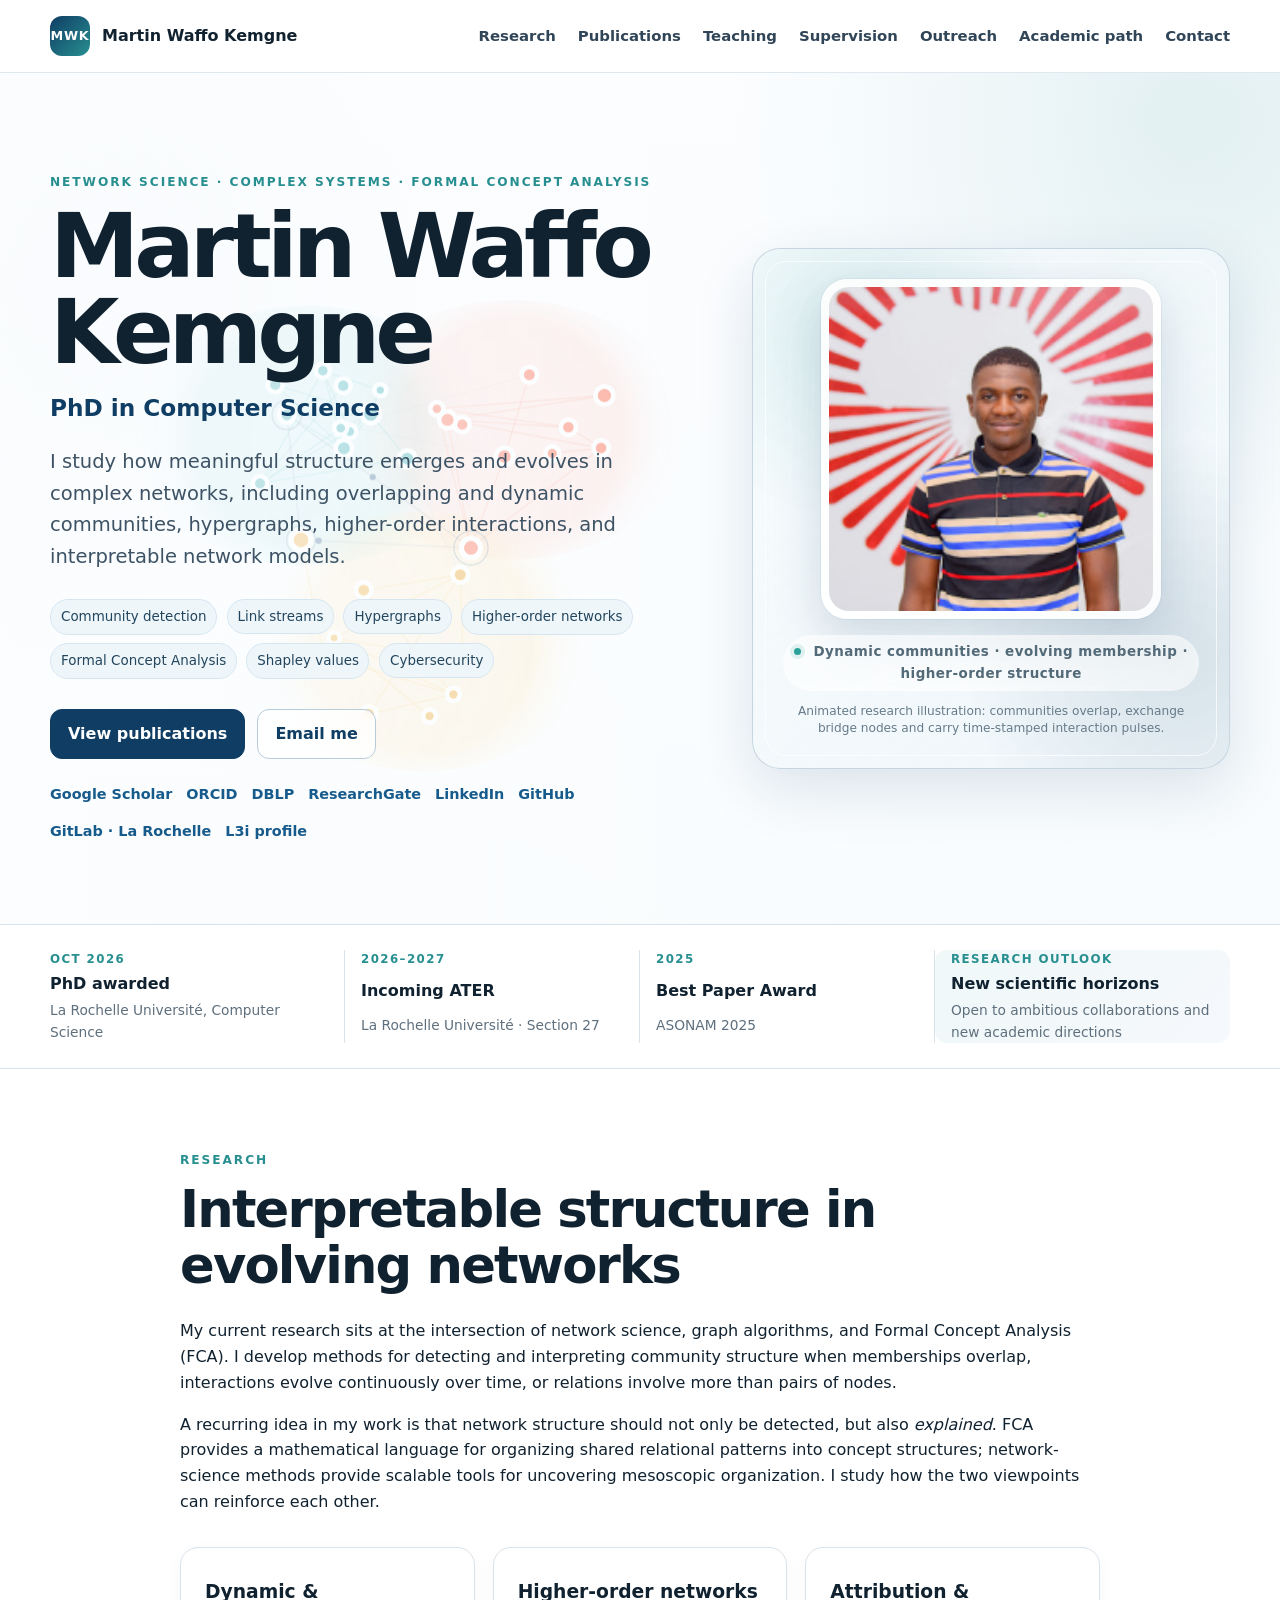
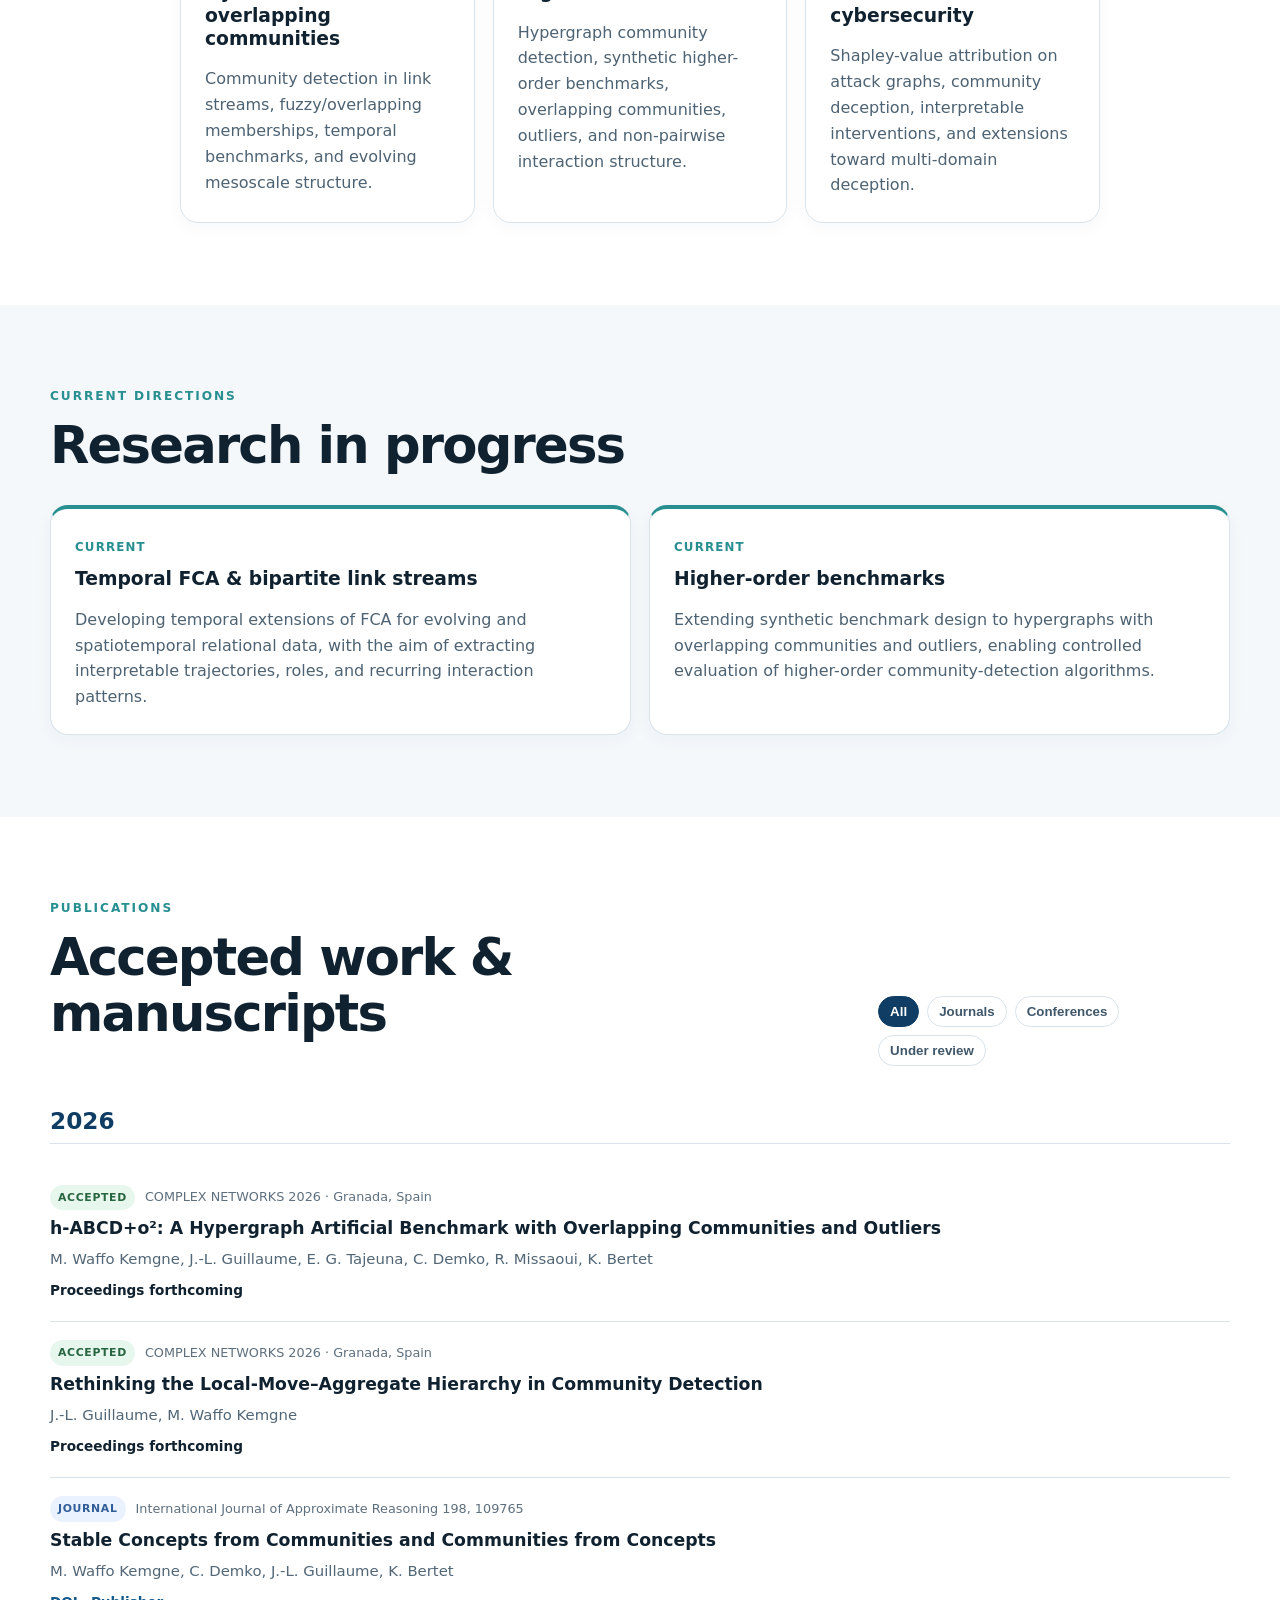
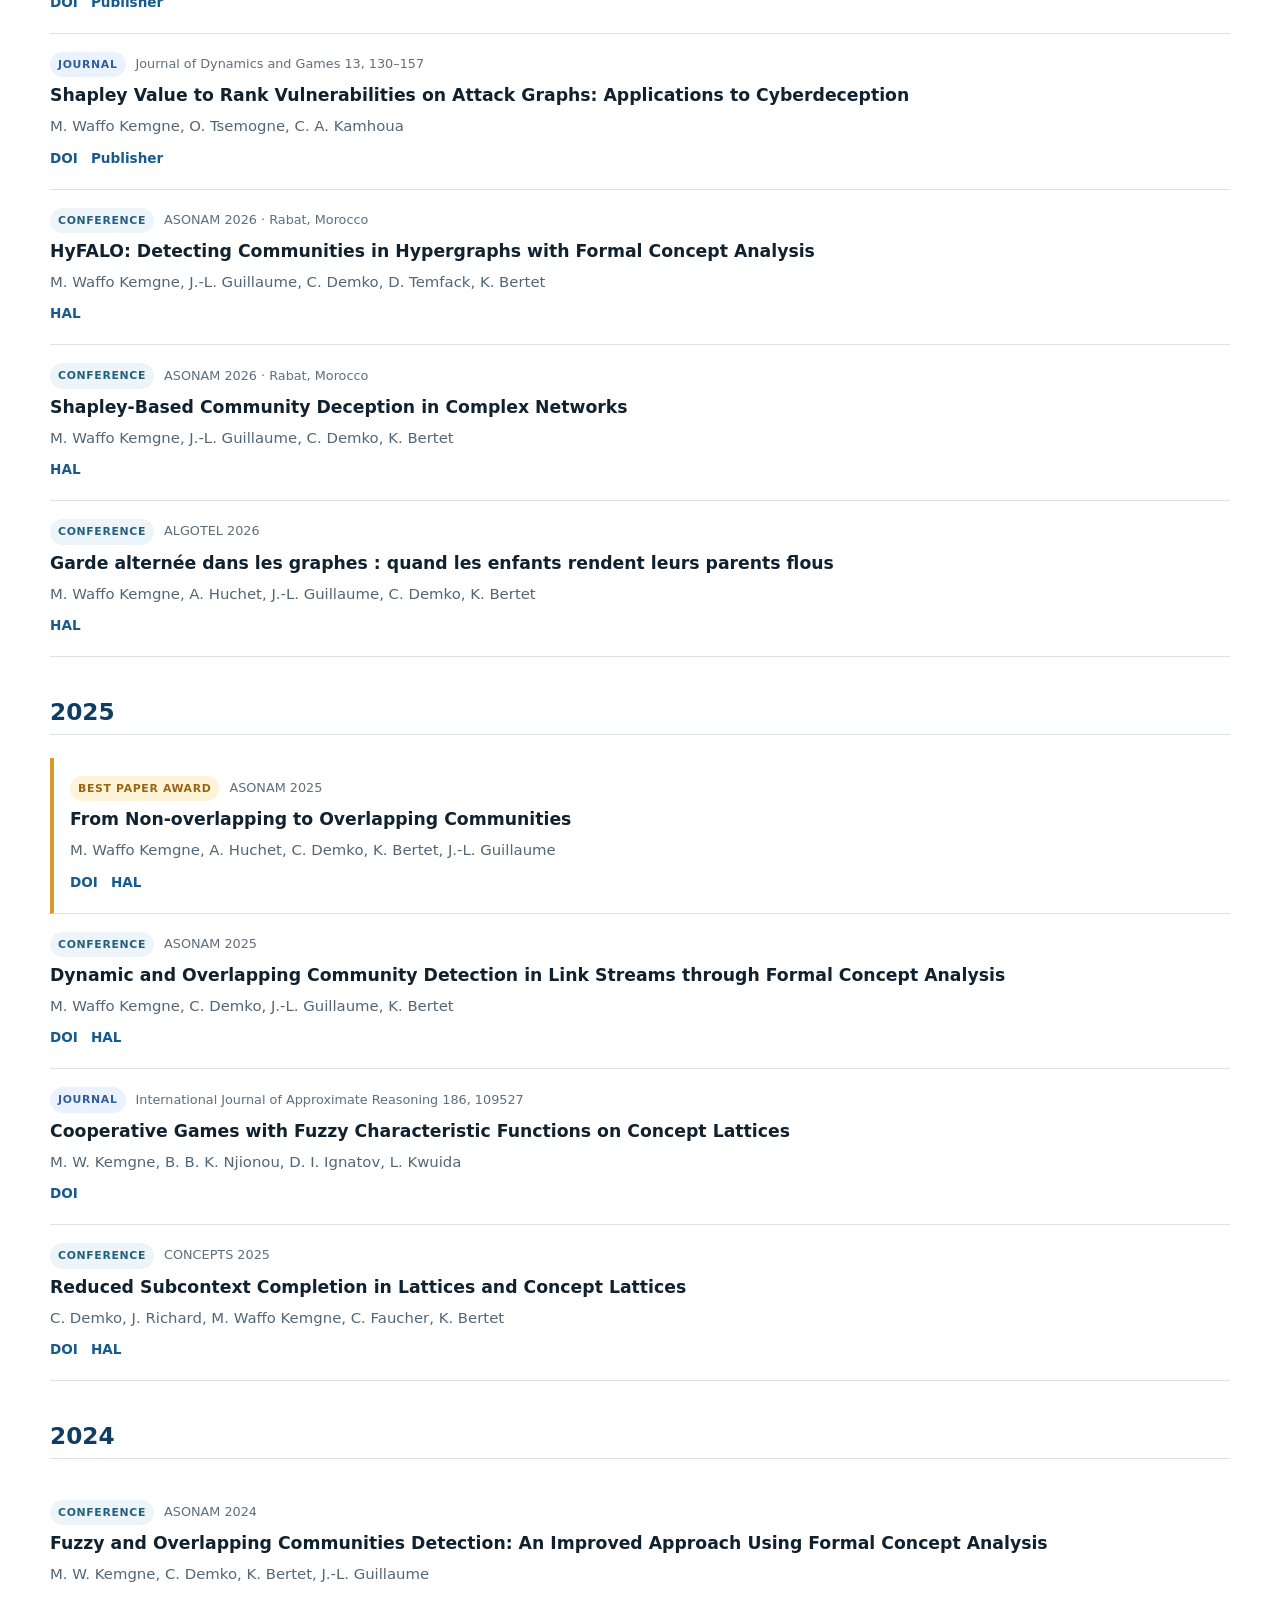
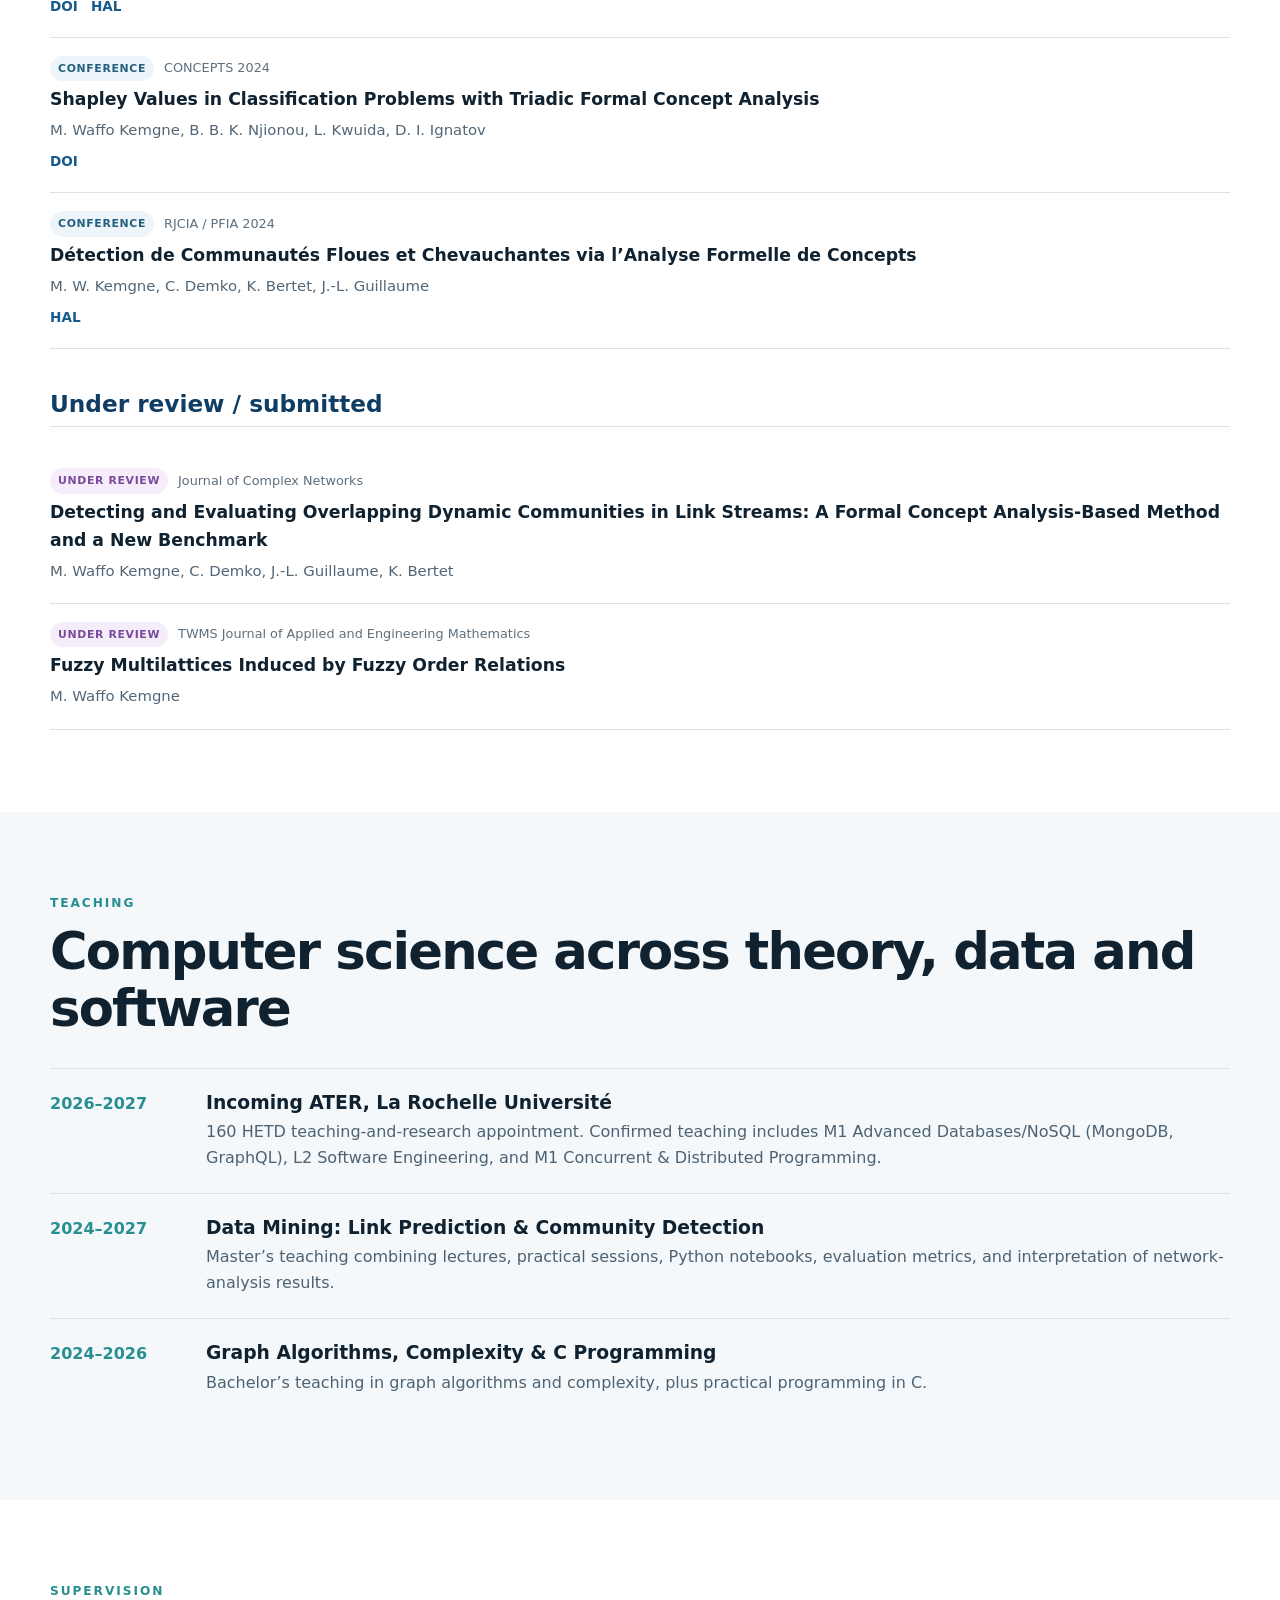
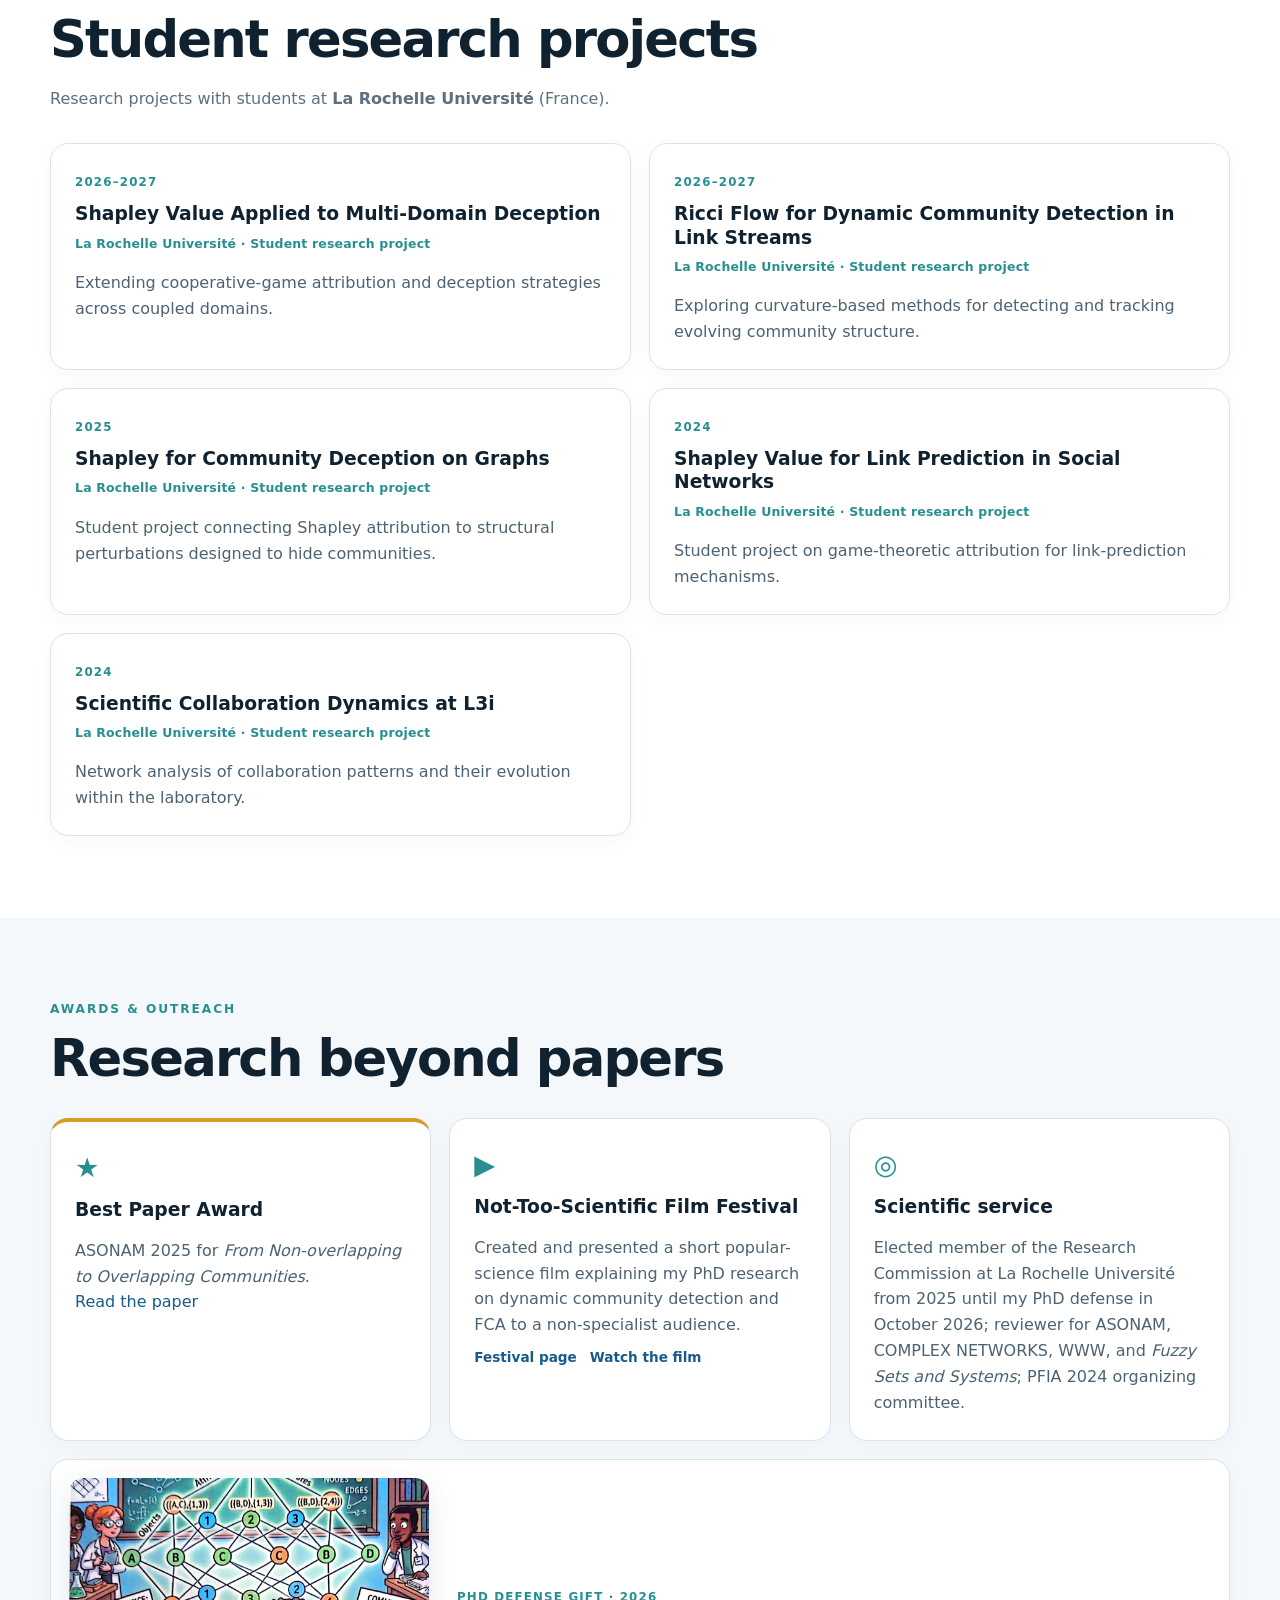
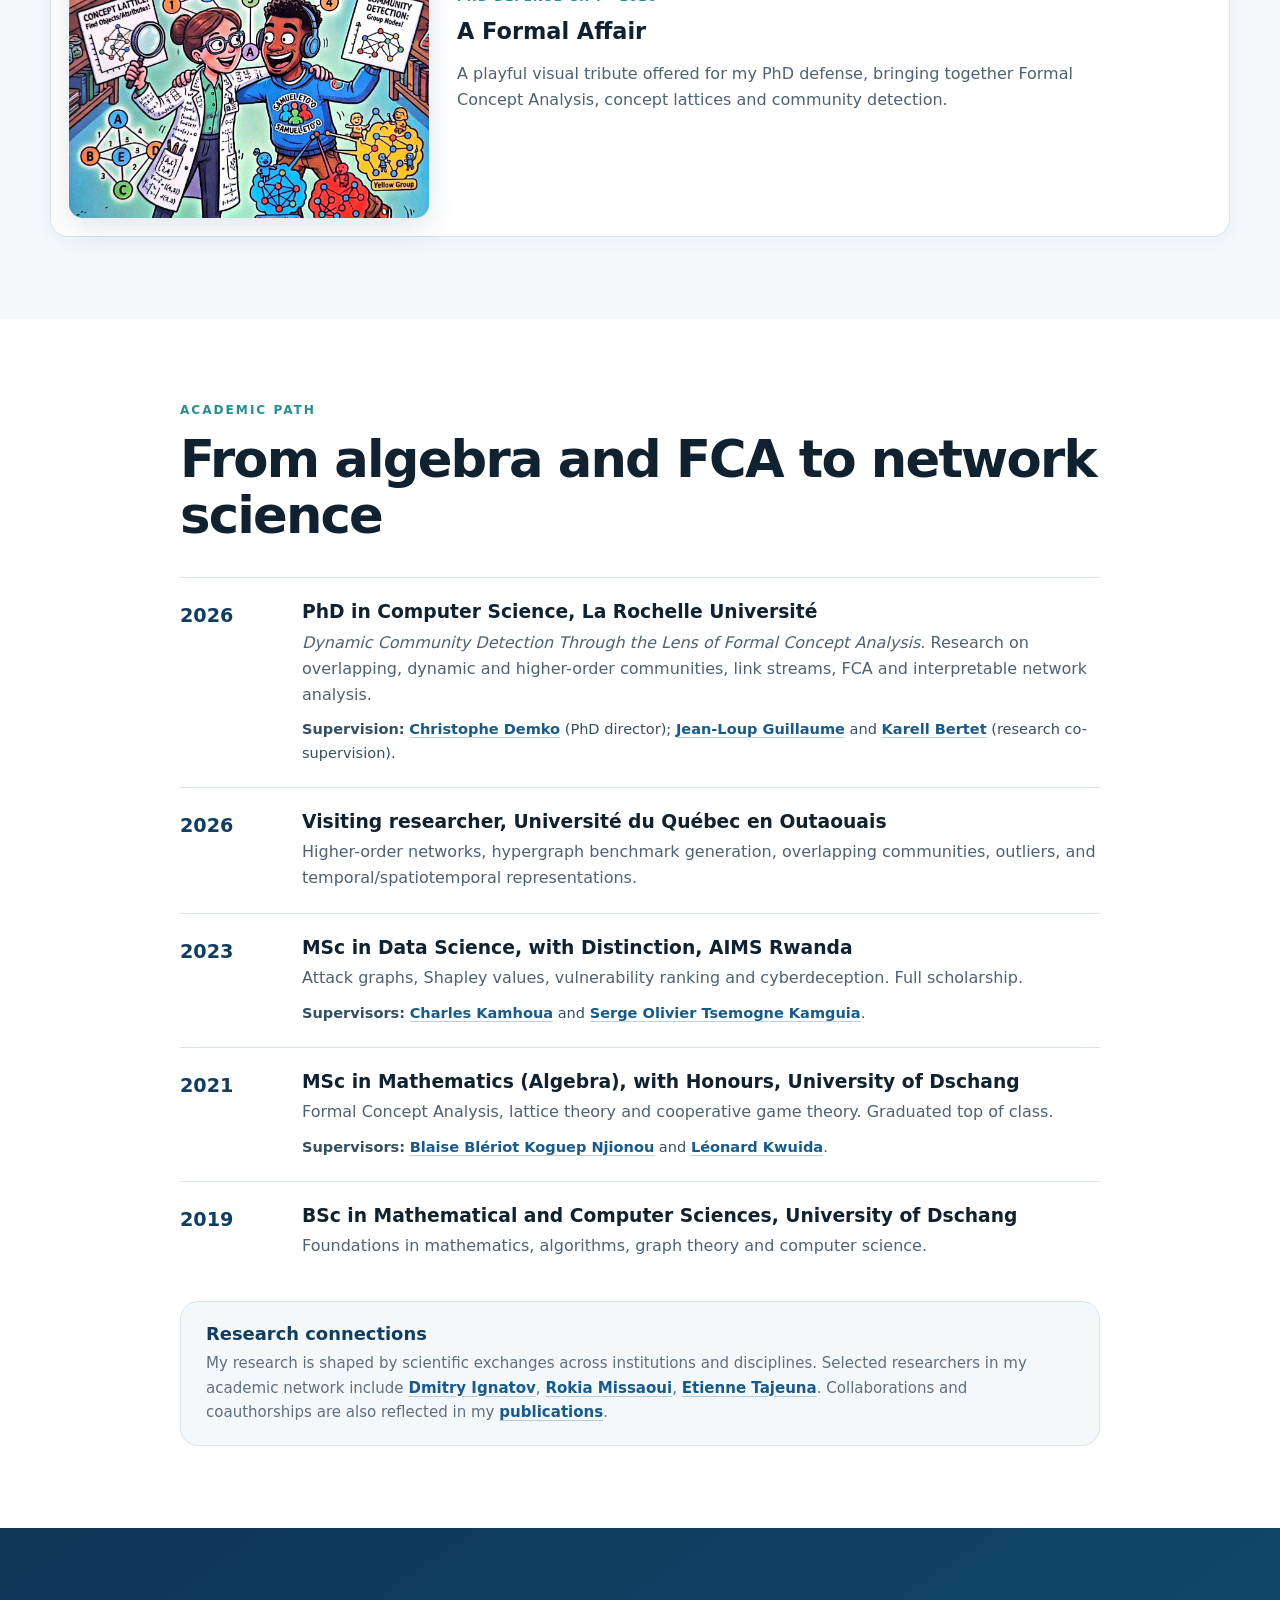
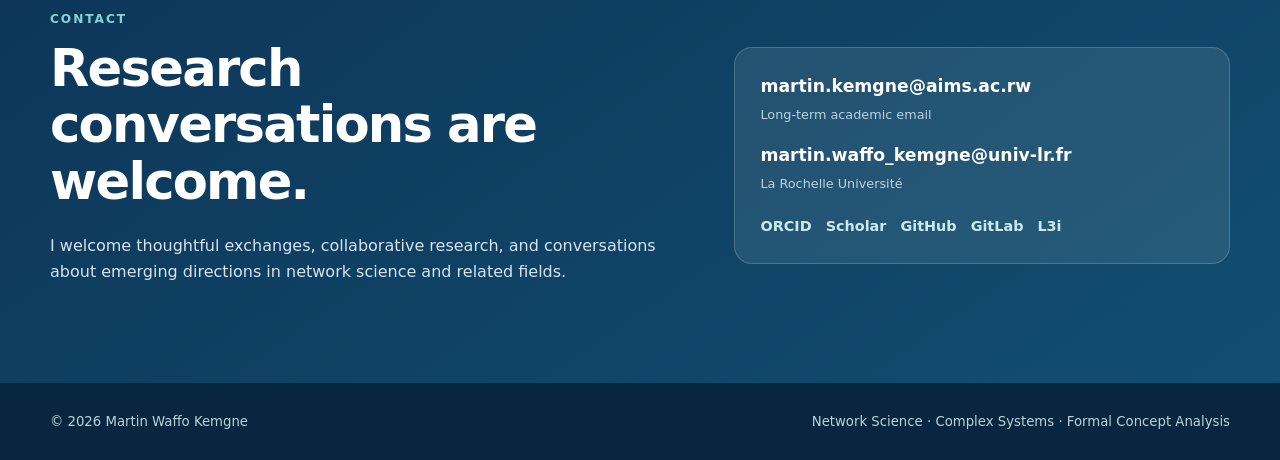
==== commit 9e2aacb9: "Updateacademiprofilesupervisionandwebsiteanimation" ====
--- a/index.html
+++ b/index.html
@@ -30,6 +30,8 @@
       "https://www.linkedin.com/in/martin-waffo-kemgne-985b36250/",
       "https://www.researchgate.net/profile/Martin-Waffo-Kemgne",
       "https://github.com/MartinWaffo",
+      "https://gitlab.univ-lr.fr/mwaffo01",
+      "https://l3i.univ-larochelle.fr/personnel-laboratoire/waffo-kemgne-martin/",
       "https://dblp.org/pid/382/7765.html"
     ]
   }
@@ -78,7 +80,9 @@
             <a href="https://dblp.org/pid/382/7765.html" target="_blank" rel="noreferrer">DBLP</a>
             <a href="https://www.researchgate.net/profile/Martin-Waffo-Kemgne" target="_blank" rel="noreferrer">ResearchGate</a>
             <a href="https://www.linkedin.com/in/martin-waffo-kemgne-985b36250/" target="_blank" rel="noreferrer">LinkedIn</a>
-            <a href="https://github.com/MartinWaffo" target="_blank" rel="noreferrer">GitHub</a>
+            <a href="https://github.com/MartinWaffo" target="_blank" rel="noopener noreferrer">GitHub</a>
+            <a href="https://gitlab.univ-lr.fr/mwaffo01" target="_blank" rel="noopener noreferrer">GitLab · La Rochelle</a>
+            <a href="https://l3i.univ-larochelle.fr/personnel-laboratoire/waffo-kemgne-martin/" target="_blank" rel="noopener noreferrer">L3i profile</a>
           </div>
         </div>
         <div class="hero-art">
@@ -96,6 +100,7 @@
         <div><span class="news-date">Oct 2026</span><strong>PhD awarded</strong><span>La Rochelle Université, Computer Science</span></div>
         <div><span class="news-date">2026–2027</span><strong>Incoming ATER</strong><span>La Rochelle Université · Section 27</span></div>
         <div><span class="news-date">2025</span><strong>Best Paper Award</strong><span>ASONAM 2025</span></div>
+        <div class="openness-note"><span class="news-date">Research outlook</span><strong>New scientific horizons</strong><span>Open to ambitious collaborations and new academic directions</span></div>
       </div>
     </section>
 
@@ -264,12 +269,13 @@
       <div class="container">
         <p class="eyebrow">Supervision</p>
         <h2>Student research projects</h2>
+        <p class="supervision-intro">Research projects with students at <strong>La Rochelle Université</strong> (France).</p>
         <div class="cards two">
-          <article class="card"><span class="status">2026–2027</span><h3>Shapley Value Applied to Multi-Domain Deception</h3><p>Extending cooperative-game attribution and deception strategies across coupled domains.</p></article>
-          <article class="card"><span class="status">2026–2027</span><h3>Ricci Flow for Dynamic Community Detection in Link Streams</h3><p>Exploring curvature-based methods for detecting and tracking evolving community structure.</p></article>
-          <article class="card"><span class="status">2025</span><h3>Shapley for Community Deception on Graphs</h3><p>Student project connecting Shapley attribution to structural perturbations designed to hide communities.</p></article>
-          <article class="card"><span class="status">2024</span><h3>Shapley Value for Link Prediction in Social Networks</h3><p>Student project on game-theoretic attribution for link-prediction mechanisms.</p></article>
-          <article class="card"><span class="status">2024</span><h3>Scientific Collaboration Dynamics at L3i</h3><p>Network analysis of collaboration patterns and their evolution within the laboratory.</p></article>
+          <article class="card"><span class="status">2026–2027</span><h3>Shapley Value Applied to Multi-Domain Deception</h3><p class="project-institution">La Rochelle Université · Student research project</p><p>Extending cooperative-game attribution and deception strategies across coupled domains.</p></article>
+          <article class="card"><span class="status">2026–2027</span><h3>Ricci Flow for Dynamic Community Detection in Link Streams</h3><p class="project-institution">La Rochelle Université · Student research project</p><p>Exploring curvature-based methods for detecting and tracking evolving community structure.</p></article>
+          <article class="card"><span class="status">2025</span><h3>Shapley for Community Deception on Graphs</h3><p class="project-institution">La Rochelle Université · Student research project</p><p>Student project connecting Shapley attribution to structural perturbations designed to hide communities.</p></article>
+          <article class="card"><span class="status">2024</span><h3>Shapley Value for Link Prediction in Social Networks</h3><p class="project-institution">La Rochelle Université · Student research project</p><p>Student project on game-theoretic attribution for link-prediction mechanisms.</p></article>
+          <article class="card"><span class="status">2024</span><h3>Scientific Collaboration Dynamics at L3i</h3><p class="project-institution">La Rochelle Université · Student research project</p><p>Network analysis of collaboration patterns and their evolution within the laboratory.</p></article>
         </div>
       </div>
     </section>
@@ -297,24 +303,28 @@
         <p class="eyebrow">Academic path</p>
         <h2>From algebra and FCA to network science</h2>
         <div class="path-list">
-          <div><span class="year">2026</span><div><h3>PhD in Computer Science, La Rochelle Université</h3><p><em>Dynamic Community Detection Through the Lens of Formal Concept Analysis.</em> Research on overlapping, dynamic and higher-order communities, link streams, FCA and interpretable network analysis.</p></div></div>
+          <div><span class="year">2026</span><div><h3>PhD in Computer Science, La Rochelle Université</h3><p><em>Dynamic Community Detection Through the Lens of Formal Concept Analysis.</em> Research on overlapping, dynamic and higher-order communities, link streams, FCA and interpretable network analysis.</p><p class="academic-mentors"><strong>Supervision:</strong> <a href="https://scholar.google.com/citations?user=2yxJAEYAAAAJ" target="_blank" rel="noopener noreferrer">Christophe Demko</a> (PhD director); <a href="https://scholar.google.com/citations?user=khOMuc0AAAAJ" target="_blank" rel="noopener noreferrer">Jean-Loup Guillaume</a> and <a href="https://scholar.google.com/citations?user=HYPEcjkAAAAJ" target="_blank" rel="noopener noreferrer">Karell Bertet</a> (research co-supervision).</p></div></div>
           <div><span class="year">2026</span><div><h3>Visiting researcher, Université du Québec en Outaouais</h3><p>Higher-order networks, hypergraph benchmark generation, overlapping communities, outliers, and temporal/spatiotemporal representations.</p></div></div>
-          <div><span class="year">2023</span><div><h3>MSc in Data Science, with Distinction, AIMS Rwanda</h3><p>Attack graphs, Shapley values, vulnerability ranking and cyberdeception. Full scholarship.</p></div></div>
-          <div><span class="year">2021</span><div><h3>MSc in Mathematics (Algebra), with Honours, University of Dschang</h3><p>Formal Concept Analysis, lattice theory and cooperative game theory. Graduated top of class.</p></div></div>
+          <div><span class="year">2023</span><div><h3>MSc in Data Science, with Distinction, AIMS Rwanda</h3><p>Attack graphs, Shapley values, vulnerability ranking and cyberdeception. Full scholarship.</p><p class="academic-mentors"><strong>Supervisors:</strong> <a href="https://scholar.google.com/citations?user=61aQqBEAAAAJ" target="_blank" rel="noopener noreferrer">Charles Kamhoua</a> and <a href="https://scholar.google.com/citations?user=xuGXsysAAAAJ" target="_blank" rel="noopener noreferrer">Serge Olivier Tsemogne Kamguia</a>.</p></div></div>
+          <div><span class="year">2021</span><div><h3>MSc in Mathematics (Algebra), with Honours, University of Dschang</h3><p>Formal Concept Analysis, lattice theory and cooperative game theory. Graduated top of class.</p><p class="academic-mentors"><strong>Supervisors:</strong> <a href="https://scholar.google.com/citations?user=iYbPlkEAAAAJ" target="_blank" rel="noopener noreferrer">Blaise Blériot Koguep Njionou</a> and <a href="https://scholar.google.com/citations?user=nO1I3s0AAAAJ" target="_blank" rel="noopener noreferrer">Léonard Kwuida</a>.</p></div></div>
           <div><span class="year">2019</span><div><h3>BSc in Mathematical and Computer Sciences, University of Dschang</h3><p>Foundations in mathematics, algorithms, graph theory and computer science.</p></div></div>
+        </div>
+        <div class="research-connections">
+          <h3>Research connections</h3>
+          <p>My research is shaped by scientific exchanges across institutions and disciplines. Selected researchers in my academic network include <a href="https://scholar.google.com/citations?user=iExWnWsAAAAJ" target="_blank" rel="noopener noreferrer">Dmitry Ignatov</a>, <a href="https://scholar.google.com/citations?user=2LHBipkAAAAJ" target="_blank" rel="noopener noreferrer">Rokia Missaoui</a>, <a href="https://scholar.google.com/citations?user=KMJ0lxsAAAAJ" target="_blank" rel="noopener noreferrer">Etienne Tajeuna</a>. Collaborations and coauthorships are also reflected in my <a href="#publications">publications</a>.</p>
         </div>
       </div>
     </section>
 
     <section id="contact" class="section contact-section">
       <div class="container contact-grid">
-        <div><p class="eyebrow">Contact</p><h2>Research conversations are welcome.</h2><p>For research collaboration, postdoctoral/faculty opportunities, student projects, or questions about my work, feel free to get in touch.</p></div>
+        <div><p class="eyebrow">Contact</p><h2>Research conversations are welcome.</h2><p>I welcome thoughtful exchanges, collaborative research, and conversations about emerging directions in network science and related fields.</p></div>
         <div class="contact-card">
           <a class="contact-email" href="mailto:martin.kemgne@aims.ac.rw">martin.kemgne@aims.ac.rw</a>
           <span>Long-term academic email</span>
           <a class="contact-email secondary" href="mailto:martin.waffo_kemgne@univ-lr.fr">martin.waffo_kemgne@univ-lr.fr</a>
           <span>La Rochelle Université</span>
-          <div class="profile-links compact"><a href="https://orcid.org/0000-0002-0668-8825">ORCID</a><a href="https://scholar.google.com/citations?user=1Huk8EgAAAAJ">Scholar</a><a href="https://github.com/MartinWaffo">GitHub</a></div>
+          <div class="profile-links compact"><a href="https://orcid.org/0000-0002-0668-8825">ORCID</a><a href="https://scholar.google.com/citations?user=1Huk8EgAAAAJ">Scholar</a><a href="https://github.com/MartinWaffo" target="_blank" rel="noopener noreferrer">GitHub</a><a href="https://gitlab.univ-lr.fr/mwaffo01" target="_blank" rel="noopener noreferrer">GitLab</a><a href="https://l3i.univ-larochelle.fr/personnel-laboratoire/waffo-kemgne-martin/" target="_blank" rel="noopener noreferrer">L3i</a></div>
         </div>
       </div>
     </section>
--- a/styles.css
+++ b/styles.css
@@ -19,7 +19,7 @@
 .hero-grid{position:relative;z-index:2;display:grid;grid-template-columns:1.15fr .85fr;align-items:center;gap:56px}
 /* Keep the animated network entirely within the text column, so it never sits behind the portrait card. */
 .hero-copy{position:relative;isolation:isolate}
-.hero-copy .community-network{inset:-24px -18px -24px -58px;width:calc(100% + 76px);height:calc(100% + 48px);z-index:0;opacity:.28;filter:saturate(1.08) contrast(1.01);-webkit-mask-image:linear-gradient(90deg,rgba(0,0,0,.78) 0%,rgba(0,0,0,.56) 56%,rgba(0,0,0,.18) 100%);mask-image:linear-gradient(90deg,rgba(0,0,0,.78) 0%,rgba(0,0,0,.56) 56%,rgba(0,0,0,.18) 100%)}
+.hero-copy .community-network{inset:-24px -18px -24px -58px;width:calc(100% + 76px);height:calc(100% + 48px);z-index:0;opacity:.51;filter:saturate(1.30) contrast(1.12);-webkit-mask-image:linear-gradient(90deg,rgba(0,0,0,.30) 0%,rgba(0,0,0,.48) 46%,rgba(0,0,0,.82) 100%);mask-image:linear-gradient(90deg,rgba(0,0,0,.30) 0%,rgba(0,0,0,.48) 46%,rgba(0,0,0,.82) 100%)}
 .hero-copy>:not(.community-network){position:relative;z-index:1}
 .eyebrow{text-transform:uppercase;letter-spacing:.16em;font-size:.76rem;font-weight:800;color:var(--teal);margin:0 0 10px}.hero h1{font-size:clamp(3rem,7vw,5.8rem);line-height:.96;margin:0 0 14px;letter-spacing:-.055em}.hero-title{font-size:1.45rem;font-weight:700;color:var(--blue);margin:0 0 20px}.lede{font-size:1.22rem;max-width:760px;color:#3d5365}.tags{display:flex;flex-wrap:wrap;gap:9px;margin:26px 0}.tags span{font-size:.84rem;background:rgba(237,245,250,.9);border:1px solid #d6e6f1;padding:6px 10px;border-radius:999px;color:#23465e;backdrop-filter:blur(3px)}
 .hero-actions{display:flex;gap:12px;margin:30px 0 24px}.btn{display:inline-flex;align-items:center;justify-content:center;border:1px solid #b8cbd9;padding:11px 17px;border-radius:12px;font-weight:750;color:var(--blue);background:rgba(255,255,255,.72);backdrop-filter:blur(4px);transition:transform .2s ease,box-shadow .2s ease}.btn:hover{text-decoration:none;transform:translateY(-1px);box-shadow:0 7px 20px rgba(15,61,100,.09)}.btn.primary{background:var(--blue);color:white;border-color:var(--blue)}
@@ -34,10 +34,10 @@
 .art-caption{position:relative;z-index:2;margin-top:16px;text-align:center;color:#536a78;font-size:.84rem;letter-spacing:.035em;font-weight:650;background:rgba(255,255,255,.66);padding:6px 10px;border-radius:999px;backdrop-filter:blur(4px)}
 .caption-dot{display:inline-block;width:7px;height:7px;border-radius:50%;background:#2aa198;box-shadow:0 0 0 4px rgba(42,161,152,.13);margin-right:7px;vertical-align:1px}
 
-.news-strip{border-top:1px solid var(--line);border-bottom:1px solid var(--line);background:#fff}.news-grid{display:grid;grid-template-columns:repeat(3,1fr);padding:25px 0}.news-grid>div{display:grid;gap:2px;padding:0 25px;border-right:1px solid var(--line)}.news-grid>div:first-child{padding-left:0}.news-grid>div:last-child{border-right:0}.news-date{font-size:.74rem;text-transform:uppercase;color:var(--teal);font-weight:800;letter-spacing:.12em}.news-grid strong{font-size:1rem}.news-grid span:last-child{font-size:.86rem;color:var(--muted)}
+.news-strip{border-top:1px solid var(--line);border-bottom:1px solid var(--line);background:#fff}.news-grid{display:grid;grid-template-columns:repeat(4,minmax(0,1fr));padding:25px 0}.news-grid>div{display:grid;gap:2px;padding:0 25px;border-right:1px solid var(--line)}.news-grid>div:first-child{padding-left:0}.news-grid>div:last-child{border-right:0}.news-date{font-size:.74rem;text-transform:uppercase;color:var(--teal);font-weight:800;letter-spacing:.12em}.news-grid strong{font-size:1rem}.news-grid span:last-child{font-size:.86rem;color:var(--muted)}
 h2{font-size:clamp(2rem,4vw,3.2rem);letter-spacing:-.035em;line-height:1.1;margin:0 0 24px}h3{line-height:1.25}.cards{display:grid;gap:18px;margin-top:32px}.cards.three{grid-template-columns:repeat(3,1fr)}.cards.two{grid-template-columns:repeat(2,1fr)}.card{border:1px solid var(--line);background:white;border-radius:var(--radius);padding:24px;box-shadow:0 5px 18px rgba(15,61,100,.035)}.card h3{margin:8px 0}.card p{color:#4d6272;margin-bottom:0}.feature{border-top:4px solid var(--teal)}.status{font-size:.74rem;text-transform:uppercase;letter-spacing:.1em;color:var(--teal);font-weight:800}.section-head{display:flex;justify-content:space-between;align-items:end;gap:25px}.filters{display:flex;flex-wrap:wrap;gap:8px}.filter{border:1px solid var(--line);background:white;color:#40576a;padding:7px 11px;border-radius:999px;cursor:pointer;font-weight:700}.filter.active{background:var(--blue);color:white;border-color:var(--blue)}.pub-group{margin-top:40px}.pub-group>h3{font-size:1.45rem;color:var(--blue);border-bottom:1px solid var(--line);padding-bottom:8px}.publication{padding:18px 0 20px;border-bottom:1px solid var(--line)}.publication.hidden{display:none}.publication.highlight{border-left:4px solid #d89a2b;padding-left:16px}.publication h4{font-size:1.08rem;margin:5px 0 4px}.publication p{margin:0;color:#526676;font-size:.93rem}.pub-meta{display:flex;flex-wrap:wrap;gap:10px;align-items:center;color:var(--muted);font-size:.8rem}.badge{font-size:.68rem;font-weight:850;letter-spacing:.06em;text-transform:uppercase;padding:4px 8px;border-radius:999px;background:#edf5fa;color:var(--blue)}.badge.award{background:#fff4d8;color:var(--award)}.badge.accepted{background:#e8f7ee;color:#276640}.badge.journal{background:#eaf2ff;color:#315d99}.badge.conference{background:#edf5fa;color:#24607f}.badge.review{background:#f5eefa;color:var(--review)}.pub-links{display:flex;gap:13px;margin-top:8px;font-size:.85rem;font-weight:700}.timeline{display:grid;gap:0;margin-top:32px}.timeline-item{display:grid;grid-template-columns:130px 1fr;gap:26px;padding:22px 0;border-top:1px solid var(--line)}.timeline-item span{color:var(--teal);font-weight:800}.timeline-item h3{margin:0 0 5px}.timeline-item p{margin:0;color:#4d6272}.big-icon{font-size:1.7rem;color:var(--teal)}.award-card{border-top:4px solid #d89a2b}.path-list{margin-top:34px}.path-list>div{display:grid;grid-template-columns:100px 1fr;gap:22px;padding:22px 0;border-top:1px solid var(--line)}.year{font-weight:850;color:var(--blue);font-size:1.2rem}.path-list h3{margin:0 0 6px}.path-list p{margin:0;color:#4d6272}.contact-section{background:linear-gradient(145deg,#0d3558,#114e70);color:white}.contact-section .eyebrow{color:#82d6d2}.contact-grid{display:grid;grid-template-columns:1fr .8fr;gap:65px;align-items:center}.contact-grid p{color:#d6e4ee}.contact-card{background:rgba(255,255,255,.09);border:1px solid rgba(255,255,255,.18);padding:25px;border-radius:var(--radius);display:grid;gap:4px}.contact-email{color:white;font-size:1.08rem;font-weight:800;word-break:break-word}.contact-email.secondary{margin-top:13px}.contact-card span{color:#bcd1df;font-size:.8rem}.profile-links.compact{margin-top:16px}.profile-links.compact a{color:#caebee}footer{padding:28px 0;background:#08263f;color:#bcd1df}.footer-wrap{display:flex;justify-content:space-between;gap:20px;font-size:.83rem}
 
-@media (max-width:900px){.nav-toggle{display:block}.nav{position:absolute;top:72px;left:0;right:0;background:white;border-bottom:1px solid var(--line);padding:18px 20px;display:none;flex-direction:column;align-items:flex-start}.nav.open{display:flex}.hero-grid,.contact-grid{grid-template-columns:1fr}.hero-art{max-width:600px}.cards.three{grid-template-columns:1fr}.news-grid{grid-template-columns:1fr}.news-grid>div{padding:15px 0;border-right:0;border-bottom:1px solid var(--line)}.news-grid>div:last-child{border-bottom:0}.section-head{align-items:flex-start;flex-direction:column}.hero::after{background:rgba(251,253,255,.80)}.hero-copy .community-network{opacity:.20}}
+@media (max-width:900px){.nav-toggle{display:block}.nav{position:absolute;top:72px;left:0;right:0;background:white;border-bottom:1px solid var(--line);padding:18px 20px;display:none;flex-direction:column;align-items:flex-start}.nav.open{display:flex}.hero-grid,.contact-grid{grid-template-columns:1fr}.hero-art{max-width:600px}.cards.three{grid-template-columns:1fr}.news-grid{grid-template-columns:1fr}.news-grid>div{padding:15px 0;border-right:0;border-bottom:1px solid var(--line)}.news-grid>div:last-child{border-bottom:0}.section-head{align-items:flex-start;flex-direction:column}.hero::after{background:rgba(251,253,255,.80)}.hero-copy .community-network{opacity:.32}}
 @media (max-width:650px){.section{padding:62px 0}.hero{padding-top:70px}.cards.two{grid-template-columns:1fr}.timeline-item,.path-list>div{grid-template-columns:1fr;gap:5px}.brand-name{display:none}.footer-wrap{flex-direction:column}.hero h1{font-size:3.2rem}.profile-photo-shell{width:min(88vw,340px)}}
 @media (prefers-reduced-motion:reduce){html{scroll-behavior:auto}*{transition:none!important}.community-network{display:none}}
 
@@ -52,3 +52,18 @@
 .poster-copy h3{font-size:1.4rem;margin:8px 0}
 .poster-copy p{max-width:680px}
 @media (max-width:900px){.outreach-grid{grid-template-columns:1fr}.poster-card{grid-column:auto;grid-template-columns:1fr}.poster-link img{height:auto;max-height:650px;object-fit:contain}.poster-copy{padding:4px 6px 8px}}
+
+/* Academic attribution and subtle invitation */
+.project-institution{font-size:.78rem;font-weight:750;letter-spacing:.015em;color:var(--teal)!important;margin:8px 0 2px!important}
+.supervision-intro{color:var(--muted);margin-top:-6px}
+.academic-mentors{font-size:.91rem;margin-top:10px!important;color:#334f62!important}
+.openness-note{background:linear-gradient(135deg,rgba(35,154,154,.07),rgba(71,121,199,.05));border-radius:12px}
+@media (min-width:901px){.news-grid>div{padding-left:16px;padding-right:16px}}
+@media (prefers-reduced-motion:reduce){.hero-copy .community-network{display:none}}
+
+/* Scholarly links and deliberately compact research network */
+.academic-mentors a,.research-connections a{font-weight:650;text-decoration:underline;text-decoration-color:rgba(23,91,141,.28);text-underline-offset:3px}
+.academic-mentors a:hover,.research-connections a:hover{text-decoration-color:currentColor}
+.research-connections{margin-top:20px;padding:21px 25px;border:1px solid var(--line);background:var(--soft);border-radius:var(--radius)}
+.research-connections h3{margin:0 0 6px;color:var(--blue);font-size:1.12rem}
+.research-connections p{margin:0;color:var(--muted);font-size:.94rem}
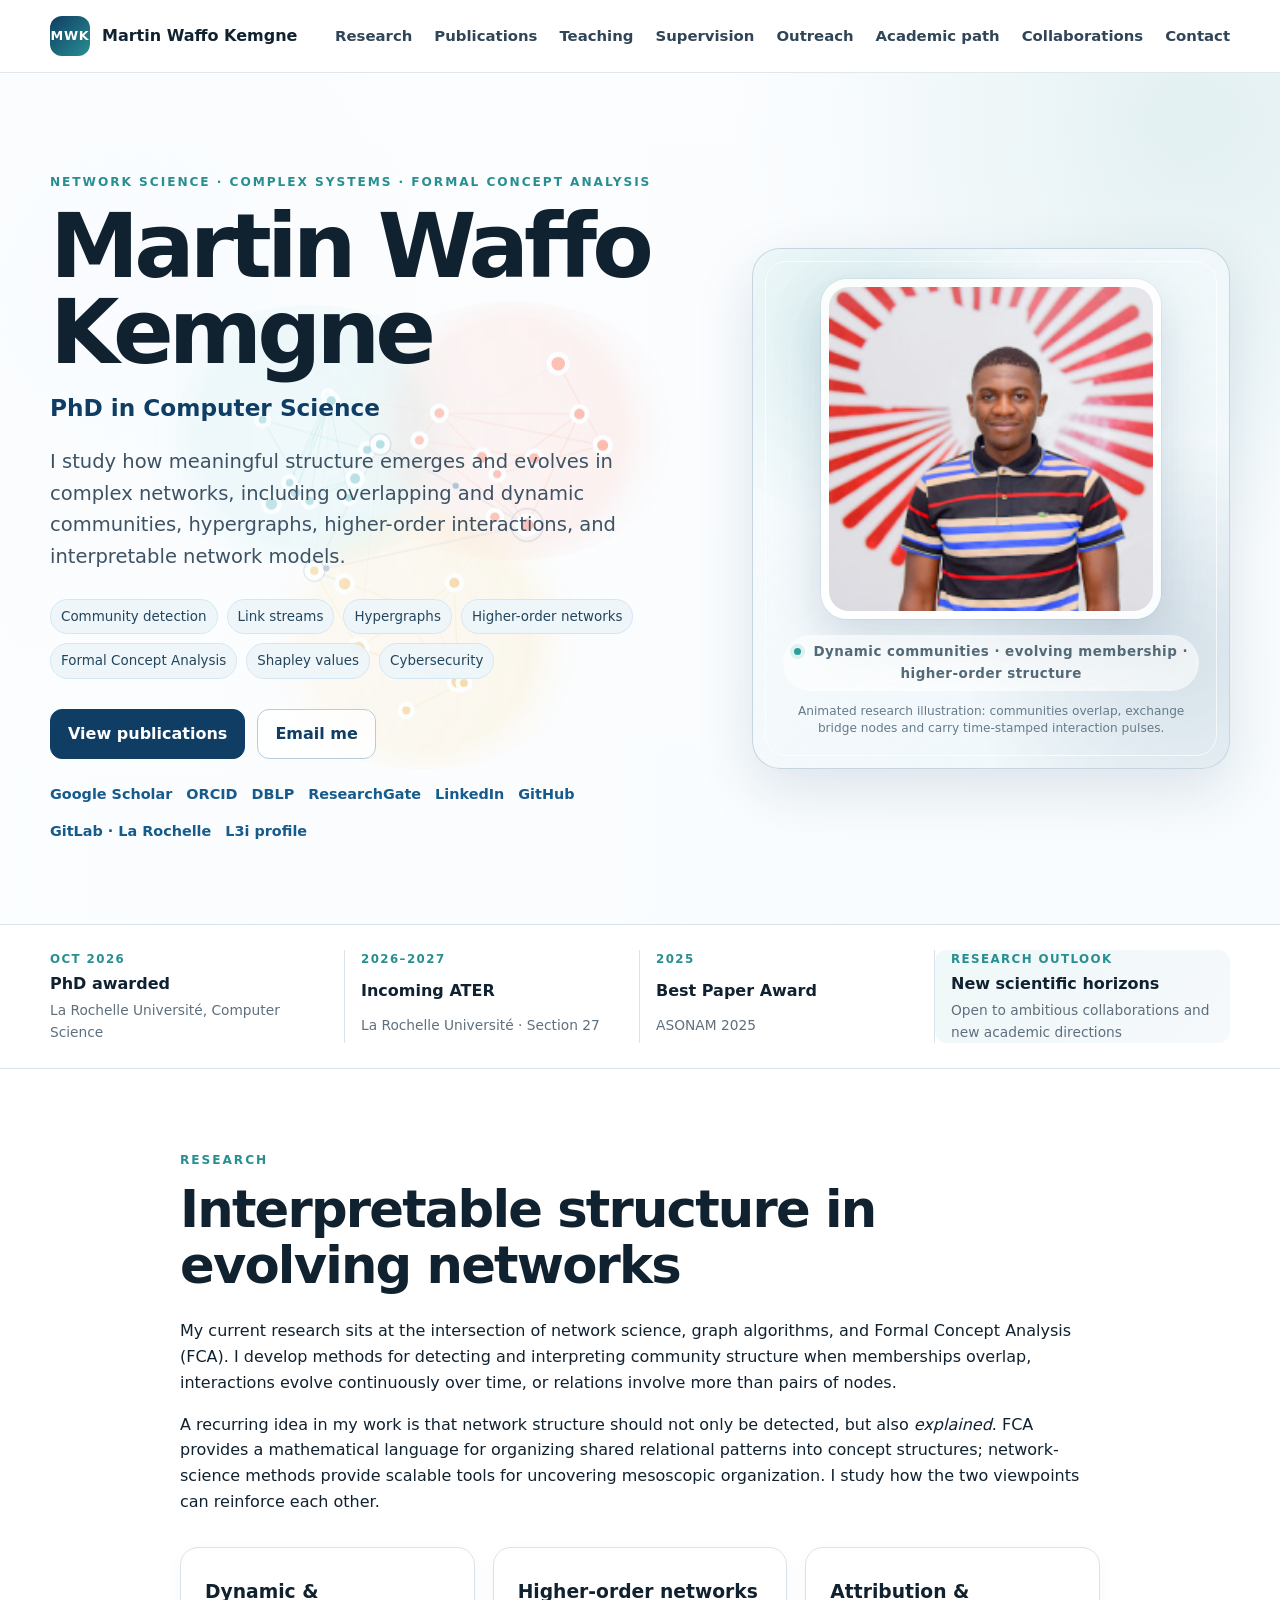
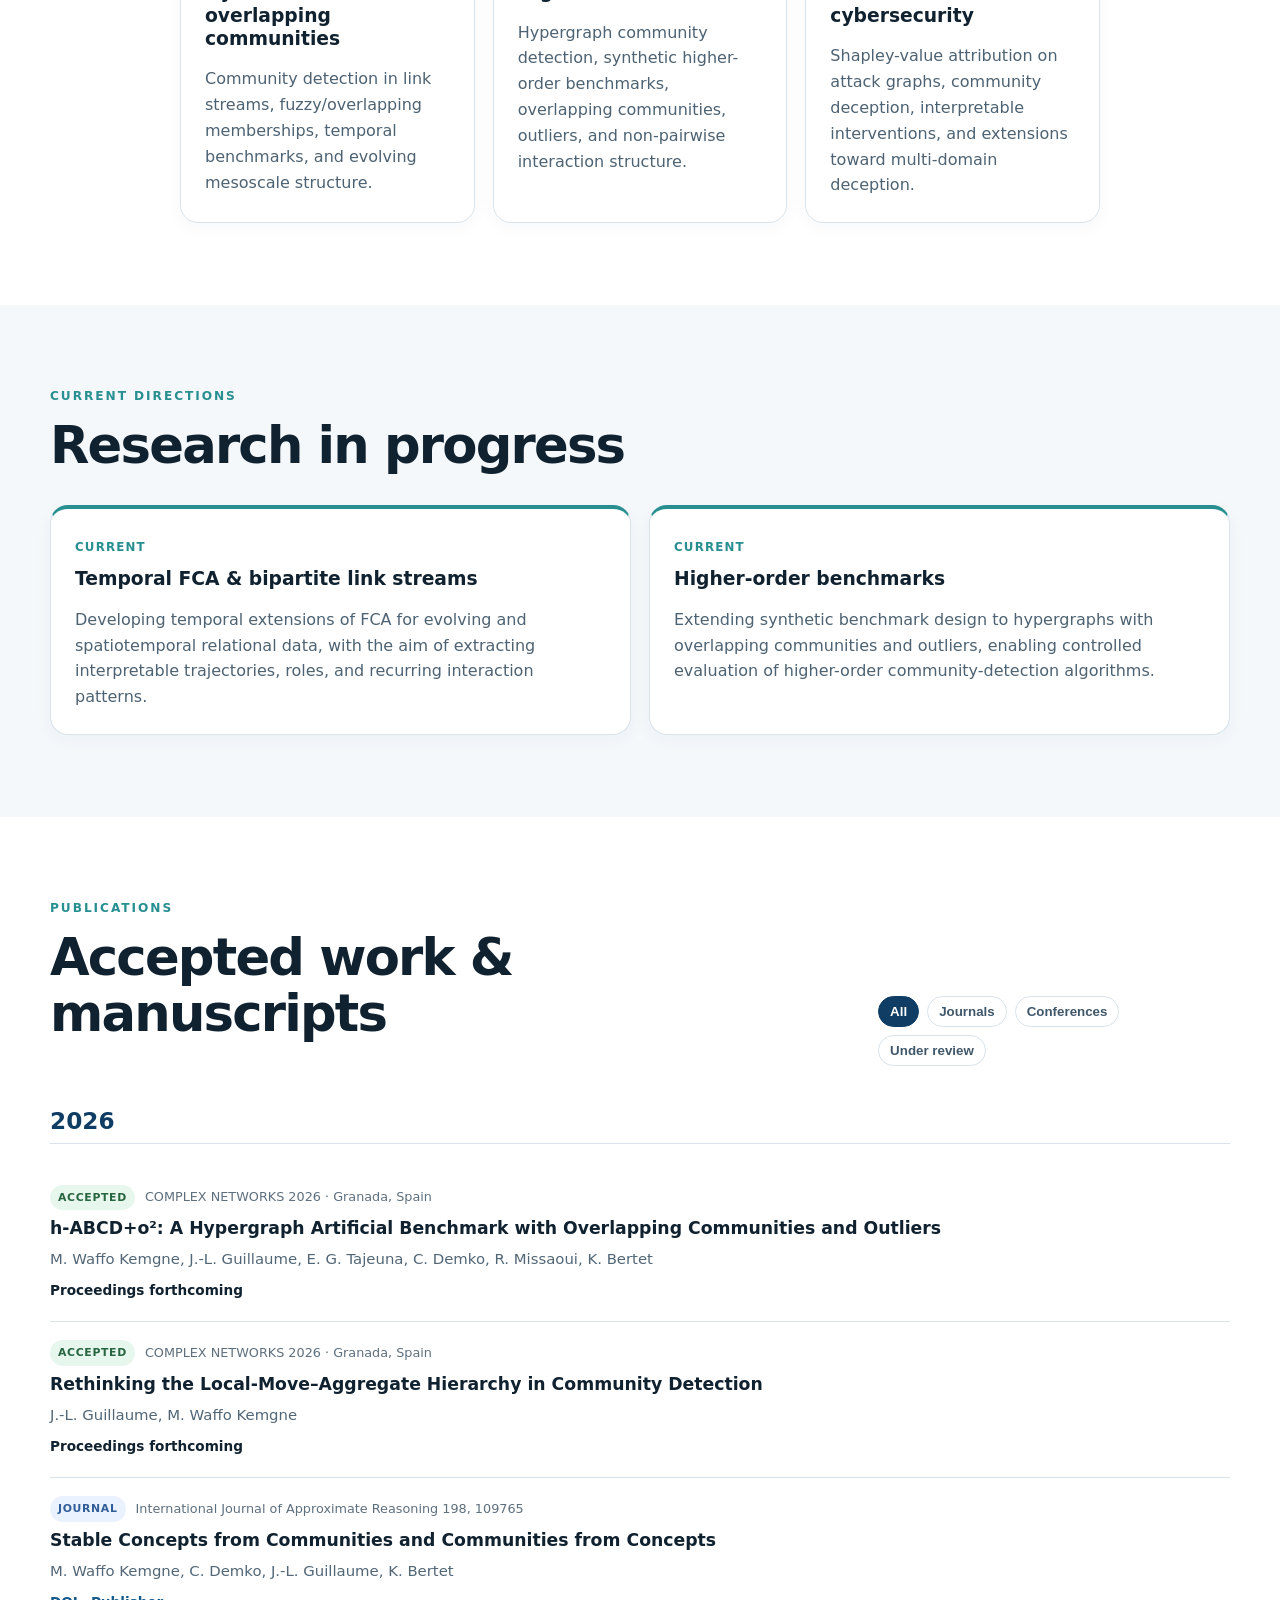
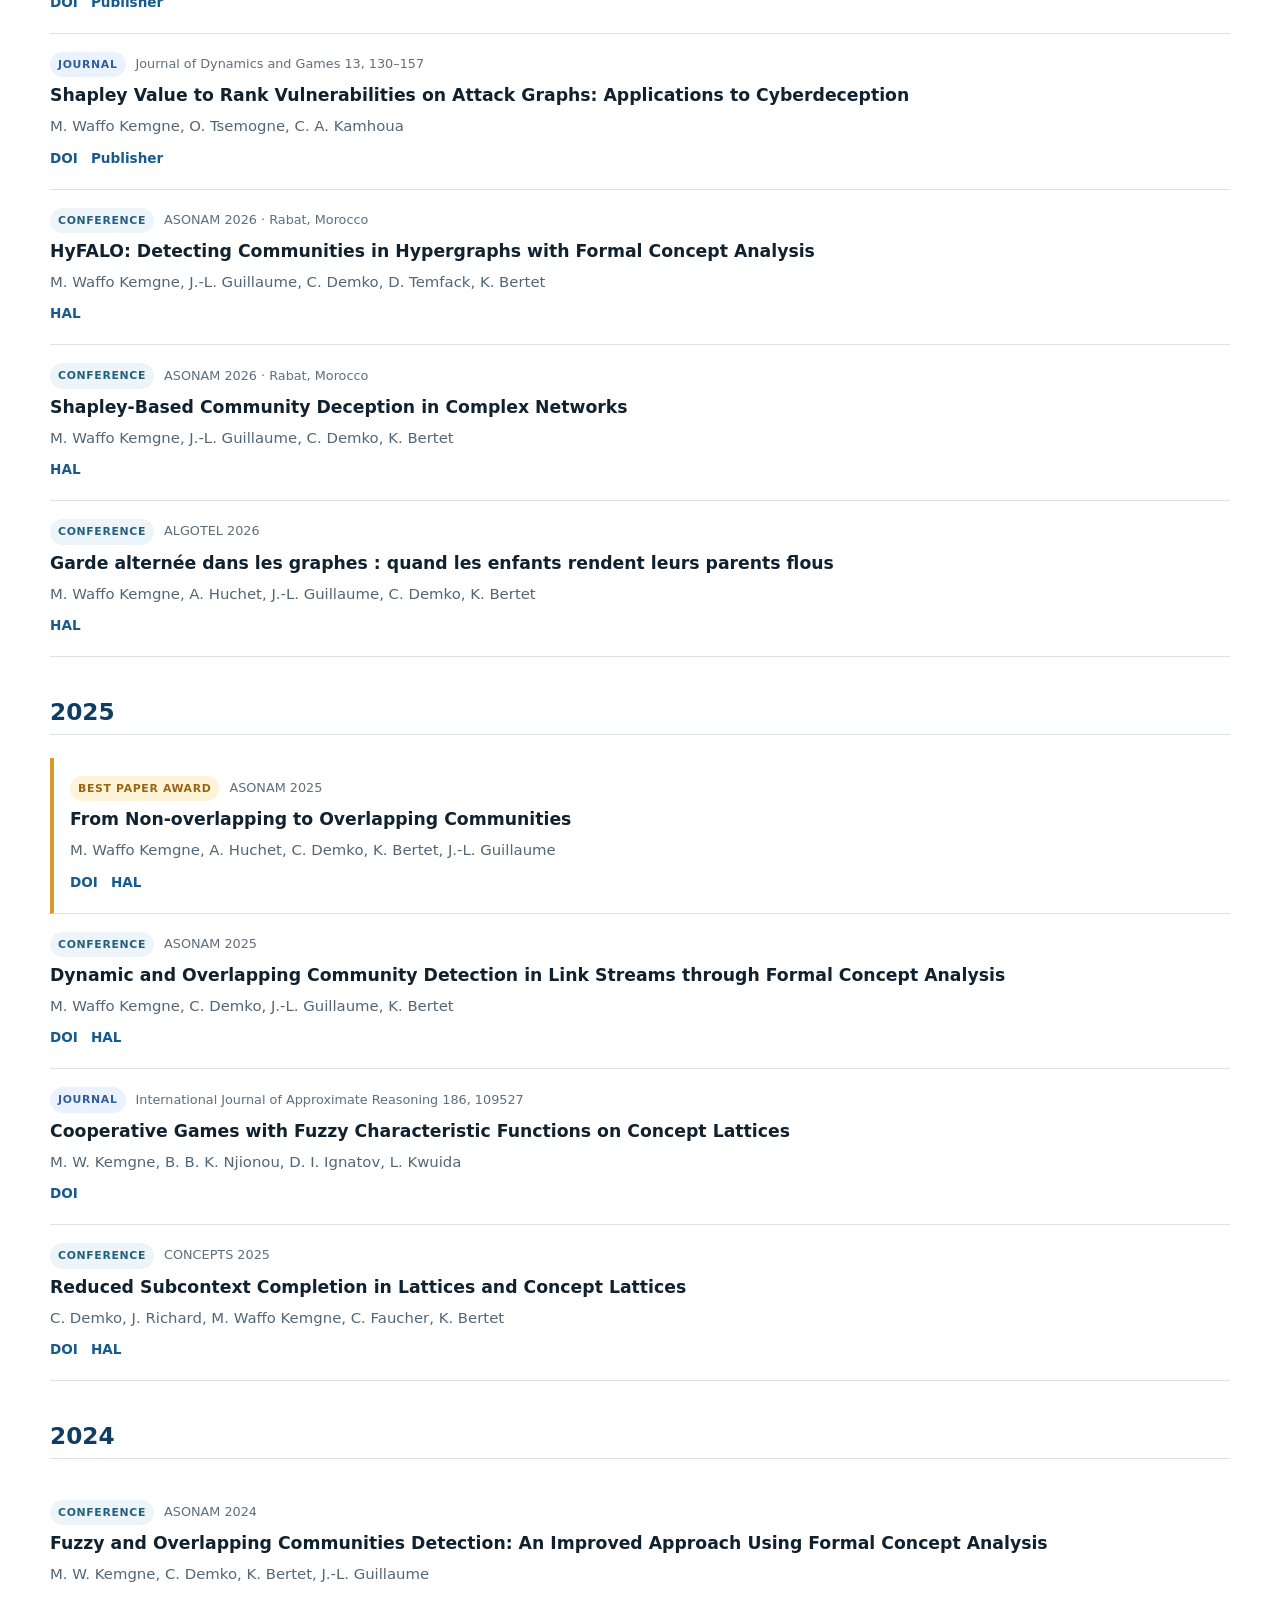
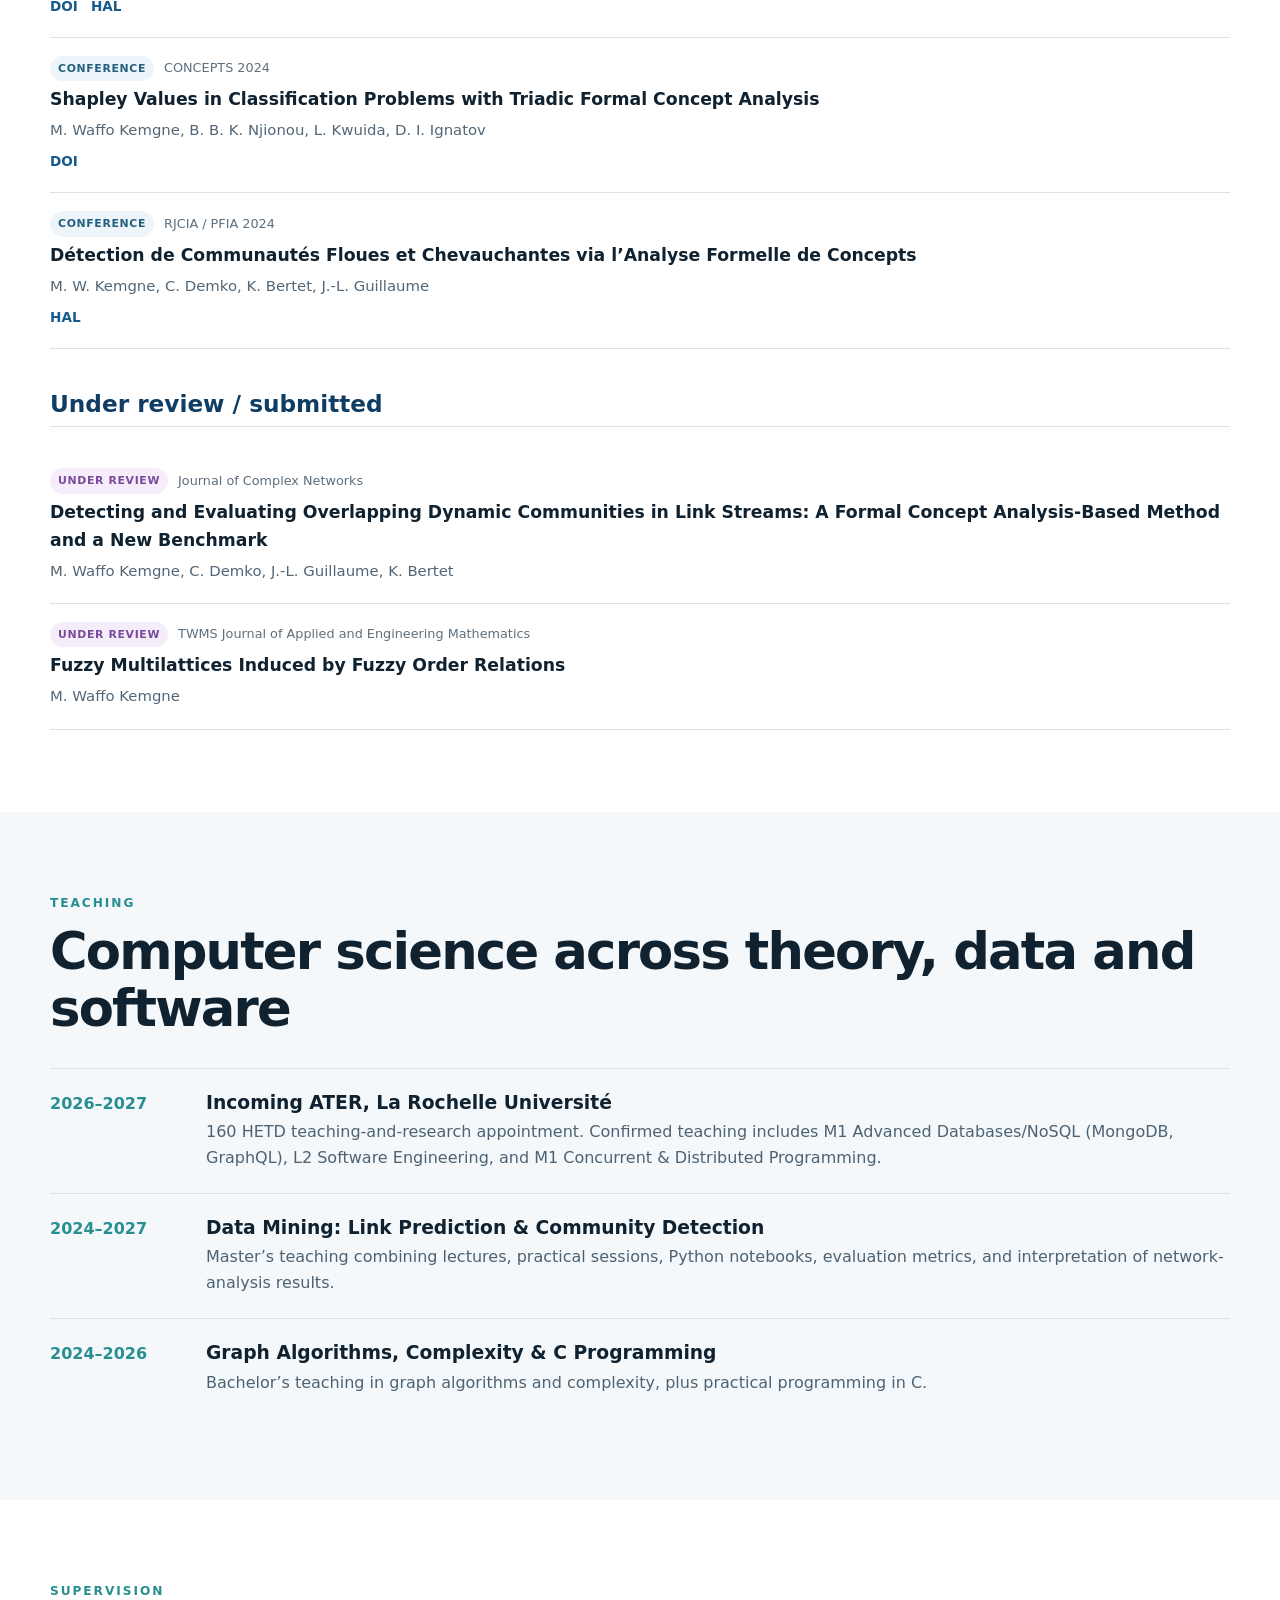
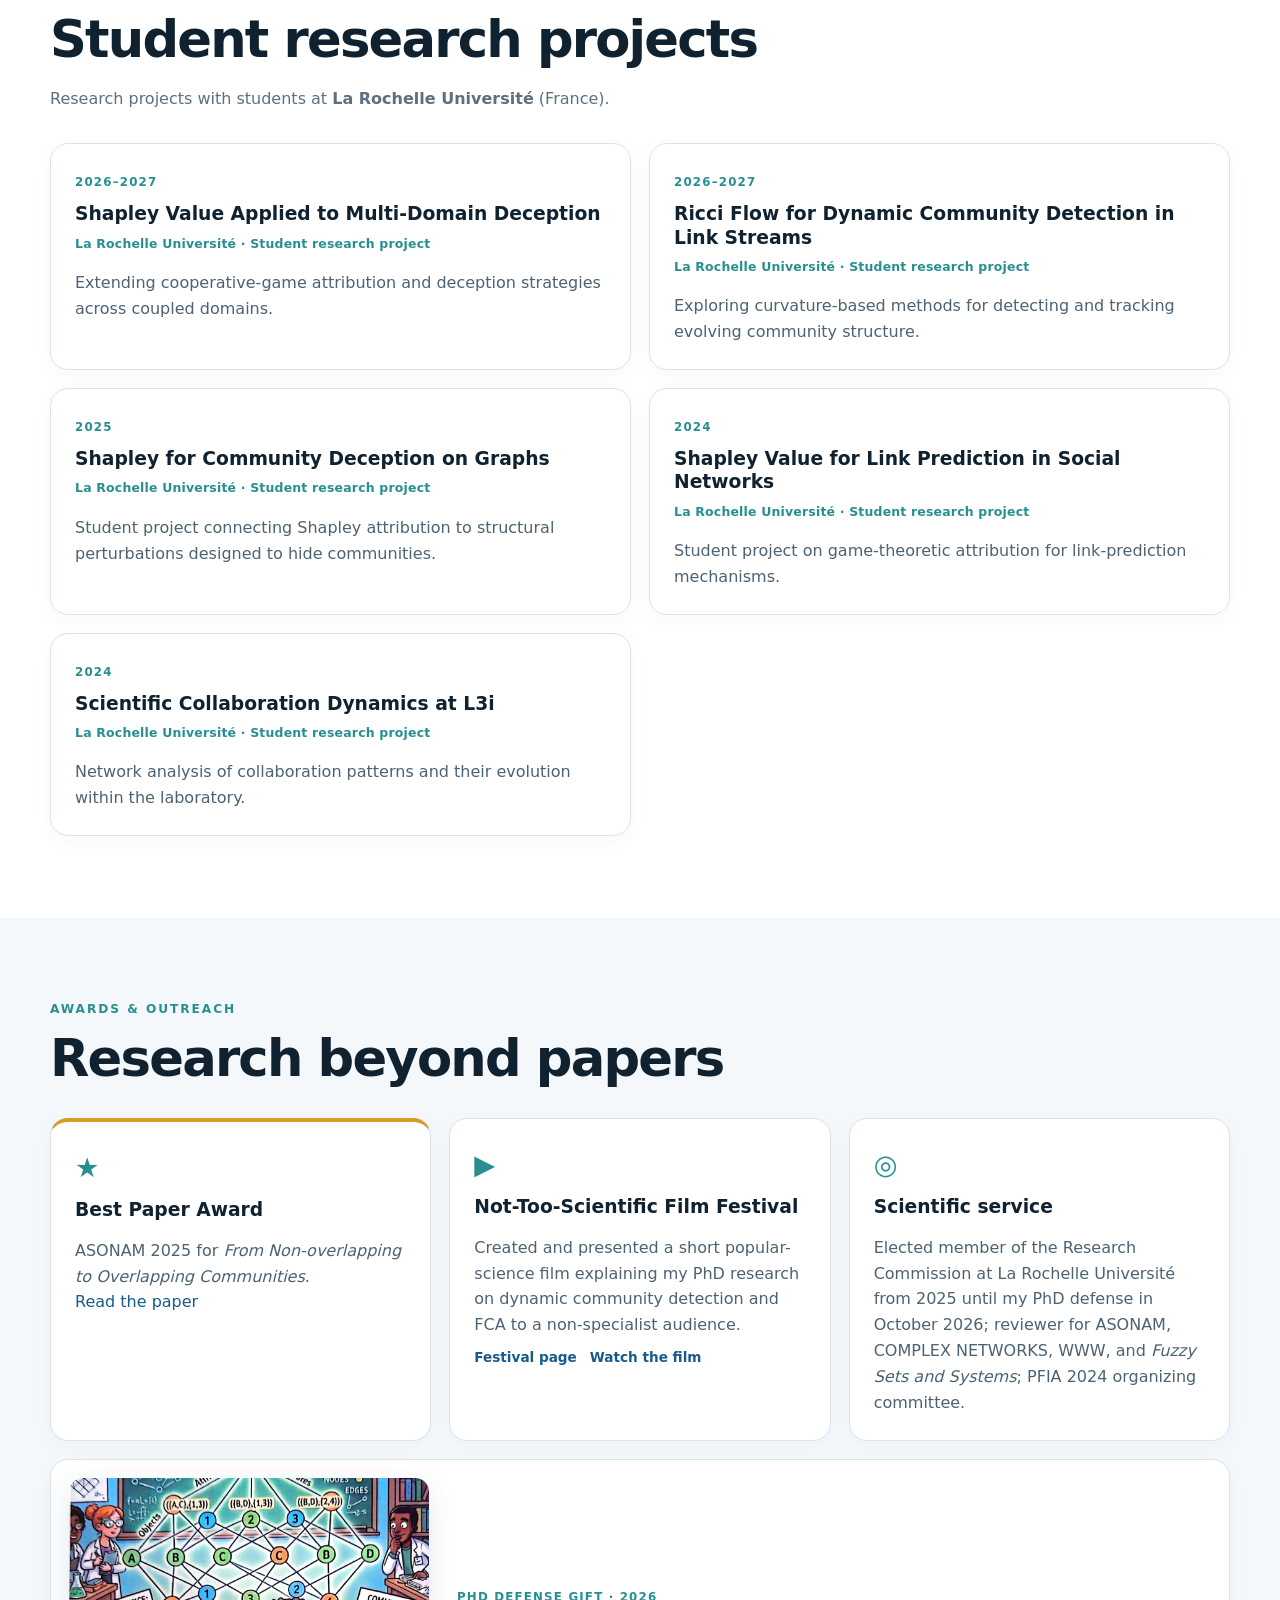
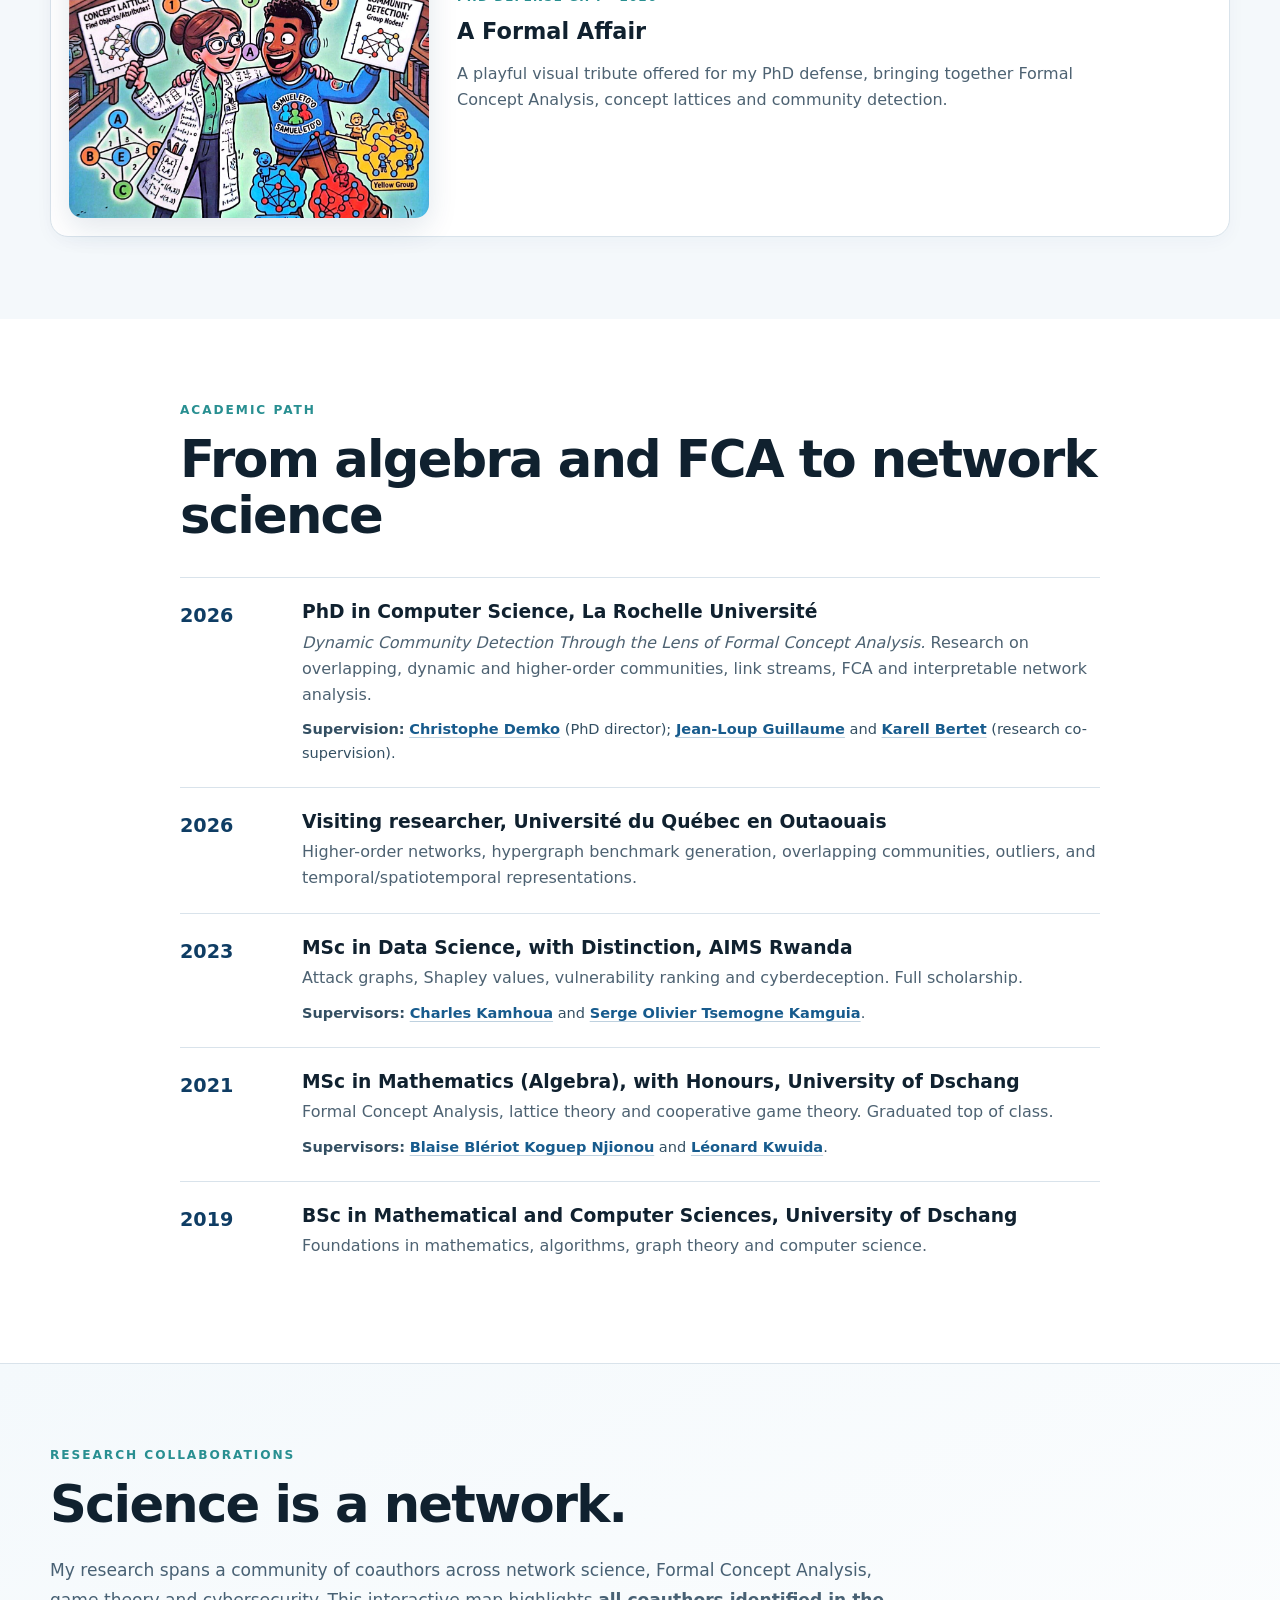
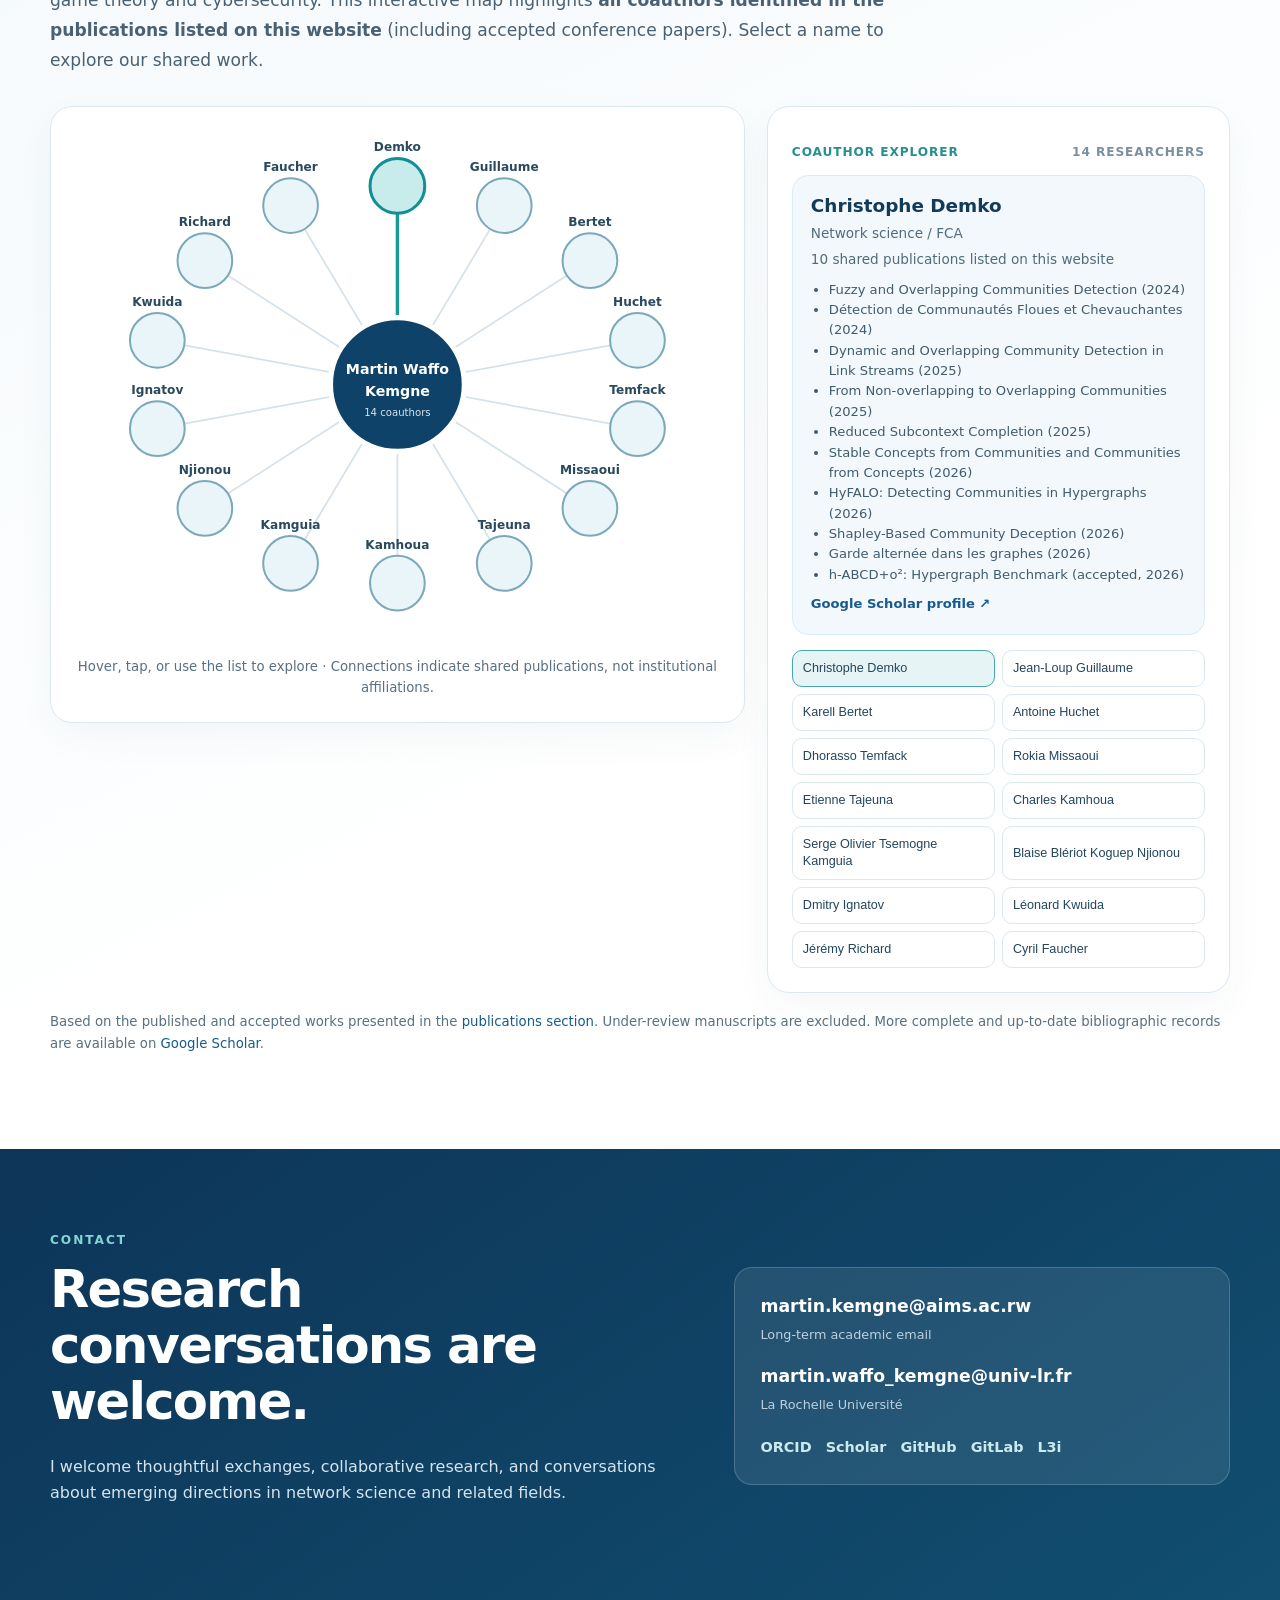
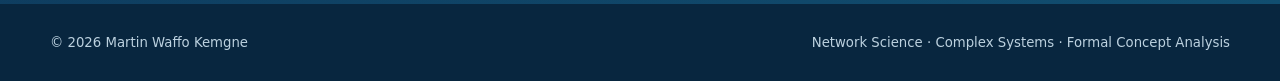
==== commit d66966b6: "Updaacademicprofilesupervisionandwebsitanimatcolab" ====
--- a/index.html
+++ b/index.html
@@ -53,6 +53,7 @@
         <a href="#supervision">Supervision</a>
         <a href="#outreach">Outreach</a>
         <a href="#path">Academic path</a>
+        <a href="#collaborations">Collaborations</a>
         <a href="#contact">Contact</a>
       </nav>
     </div>
@@ -309,10 +310,26 @@
           <div><span class="year">2021</span><div><h3>MSc in Mathematics (Algebra), with Honours, University of Dschang</h3><p>Formal Concept Analysis, lattice theory and cooperative game theory. Graduated top of class.</p><p class="academic-mentors"><strong>Supervisors:</strong> <a href="https://scholar.google.com/citations?user=iYbPlkEAAAAJ" target="_blank" rel="noopener noreferrer">Blaise Blériot Koguep Njionou</a> and <a href="https://scholar.google.com/citations?user=nO1I3s0AAAAJ" target="_blank" rel="noopener noreferrer">Léonard Kwuida</a>.</p></div></div>
           <div><span class="year">2019</span><div><h3>BSc in Mathematical and Computer Sciences, University of Dschang</h3><p>Foundations in mathematics, algorithms, graph theory and computer science.</p></div></div>
         </div>
-        <div class="research-connections">
-          <h3>Research connections</h3>
-          <p>My research is shaped by scientific exchanges across institutions and disciplines. Selected researchers in my academic network include <a href="https://scholar.google.com/citations?user=iExWnWsAAAAJ" target="_blank" rel="noopener noreferrer">Dmitry Ignatov</a>, <a href="https://scholar.google.com/citations?user=2LHBipkAAAAJ" target="_blank" rel="noopener noreferrer">Rokia Missaoui</a>, <a href="https://scholar.google.com/citations?user=KMJ0lxsAAAAJ" target="_blank" rel="noopener noreferrer">Etienne Tajeuna</a>. Collaborations and coauthorships are also reflected in my <a href="#publications">publications</a>.</p>
-        </div>
+      </div>
+    </section>
+
+    <section id="collaborations" class="section collaborations-section" aria-labelledby="collaboration-heading">
+      <div class="container">
+        <p class="eyebrow">Research collaborations</p>
+        <h2 id="collaboration-heading">Science is a network.</h2>
+        <p class="collab-intro">My research spans a community of coauthors across network science, Formal Concept Analysis, game theory and cybersecurity. This interactive map highlights <strong>all coauthors identified in the publications listed on this website</strong> (including accepted conference papers). Select a name to explore our shared work.</p>
+        <div class="collab-layout">
+          <div class="collab-visual">
+            <svg id="coauthor-network" viewBox="0 0 660 530" role="img" aria-label="Coauthorship network, with Martin Waffo Kemgne connected to fourteen coauthors"></svg>
+            <p class="collab-hint">Hover, tap, or use the list to explore · Connections indicate shared publications, not institutional affiliations.</p>
+          </div>
+          <div class="collab-side">
+            <p class="collab-kicker">Coauthor explorer <span>14 researchers</span></p>
+            <div id="coauthor-detail" class="coauthor-detail" aria-live="polite"><h3>Martin Waffo Kemgne</h3><p>Select a researcher on the network or in the list to see shared publications.</p></div>
+            <div id="coauthor-list" class="coauthor-list" aria-label="All coauthors"></div>
+          </div>
+        </div>
+        <p class="collab-footnote">Based on the published and accepted works presented in the <a href="#publications">publications section</a>. Under-review manuscripts are excluded. More complete and up-to-date bibliographic records are available on <a href="https://scholar.google.com/citations?user=1Huk8EgAAAAJ" target="_blank" rel="noopener noreferrer">Google Scholar</a>.</p>
       </div>
     </section>
 
--- a/styles.css
+++ b/styles.css
@@ -67,3 +67,19 @@
 .research-connections{margin-top:20px;padding:21px 25px;border:1px solid var(--line);background:var(--soft);border-radius:var(--radius)}
 .research-connections h3{margin:0 0 6px;color:var(--blue);font-size:1.12rem}
 .research-connections p{margin:0;color:var(--muted);font-size:.94rem}
+
+/* Coauthor network: interactive, responsive, intentionally independent of hero canvas */
+.collaborations-section{background:linear-gradient(155deg,#f4f9fc,#fff 70%);border-top:1px solid var(--line)}
+.collab-intro{max-width:850px;color:#486174;font-size:1.07rem;line-height:1.75}
+.collab-layout{display:grid;grid-template-columns:minmax(0,1.2fr) minmax(300px,.8fr);gap:22px;margin-top:30px;align-items:start}
+.collab-visual,.collab-side{background:white;border:1px solid #dce8f0;border-radius:22px;box-shadow:0 14px 38px rgba(15,61,100,.045)}
+.collab-visual{padding:12px;overflow:hidden}.collab-visual svg{width:100%;height:auto;display:block;max-height:560px}
+.collab-hint,.collab-footnote{color:#587083;font-size:.83rem;line-height:1.6}.collab-hint{text-align:center;margin:0 10px 12px}.collab-footnote{margin-top:18px}
+.collab-side{padding:24px}.collab-kicker{font-size:.76rem;font-weight:850;letter-spacing:.075em;text-transform:uppercase;color:var(--teal);display:flex;justify-content:space-between;gap:10px}.collab-kicker span{color:#7990a0}
+.coauthor-detail{background:#f2f8fb;border:1px solid #dcecf4;border-radius:16px;padding:18px;min-height:165px}.coauthor-detail h3{margin:0 0 5px;color:#123b59;font-size:1.15rem}.coauthor-detail p{margin:4px 0;color:#526b7b;font-size:.85rem}.coauthor-detail ul{padding-left:18px;margin:10px 0 0;color:#415c6d;font-size:.82rem;line-height:1.55}.coauthor-detail .coauthor-scholar{display:inline-block;margin-top:8px;font-size:.82rem;font-weight:750}
+.coauthor-list{display:grid;grid-template-columns:1fr 1fr;gap:7px;margin-top:15px}.coauthor-btn{appearance:none;text-align:left;background:white;border:1px solid #dbe8ee;color:#23465e;padding:9px 10px;border-radius:10px;cursor:pointer;font-size:.79rem;line-height:1.35;transition:background .15s,border-color .15s}.coauthor-btn:hover,.coauthor-btn:focus-visible,.coauthor-btn.active{background:#e6f4f5;border-color:#49a6aa;outline-offset:2px}
+.coauthor-edge{stroke:#b8ccd9;stroke-width:1.7;opacity:.58;transition:stroke .2s,opacity .2s,stroke-width .2s}.coauthor-edge.active{stroke:#159a9c;stroke-width:3.3;opacity:1}
+.coauthor-node{cursor:pointer;outline:none}.coauthor-node circle{fill:#eaf5f9;stroke:#7ba9bb;stroke-width:2;transition:fill .2s,stroke-width .2s}.coauthor-node:hover circle,.coauthor-node:focus circle,.coauthor-node.active circle{fill:#c8ebec;stroke:#128f93;stroke-width:3}.coauthor-node text{font-size:12px;fill:#29495d;font-weight:650;text-anchor:middle;pointer-events:none}.coauthor-center circle{fill:#0e4268;stroke:#fff;stroke-width:5}.coauthor-center text{fill:white;font-size:14px;font-weight:750;text-anchor:middle;pointer-events:none}
+@media(max-width:1000px){.collab-layout{grid-template-columns:1fr}.collab-visual svg{max-height:490px}}
+@media(max-width:550px){.coauthor-list{grid-template-columns:1fr}.collab-side{padding:15px}.collab-visual{padding:0}.coauthor-node text{font-size:11px}}
+@media(prefers-reduced-motion:reduce){.coauthor-node circle,.coauthor-edge{transition:none}}
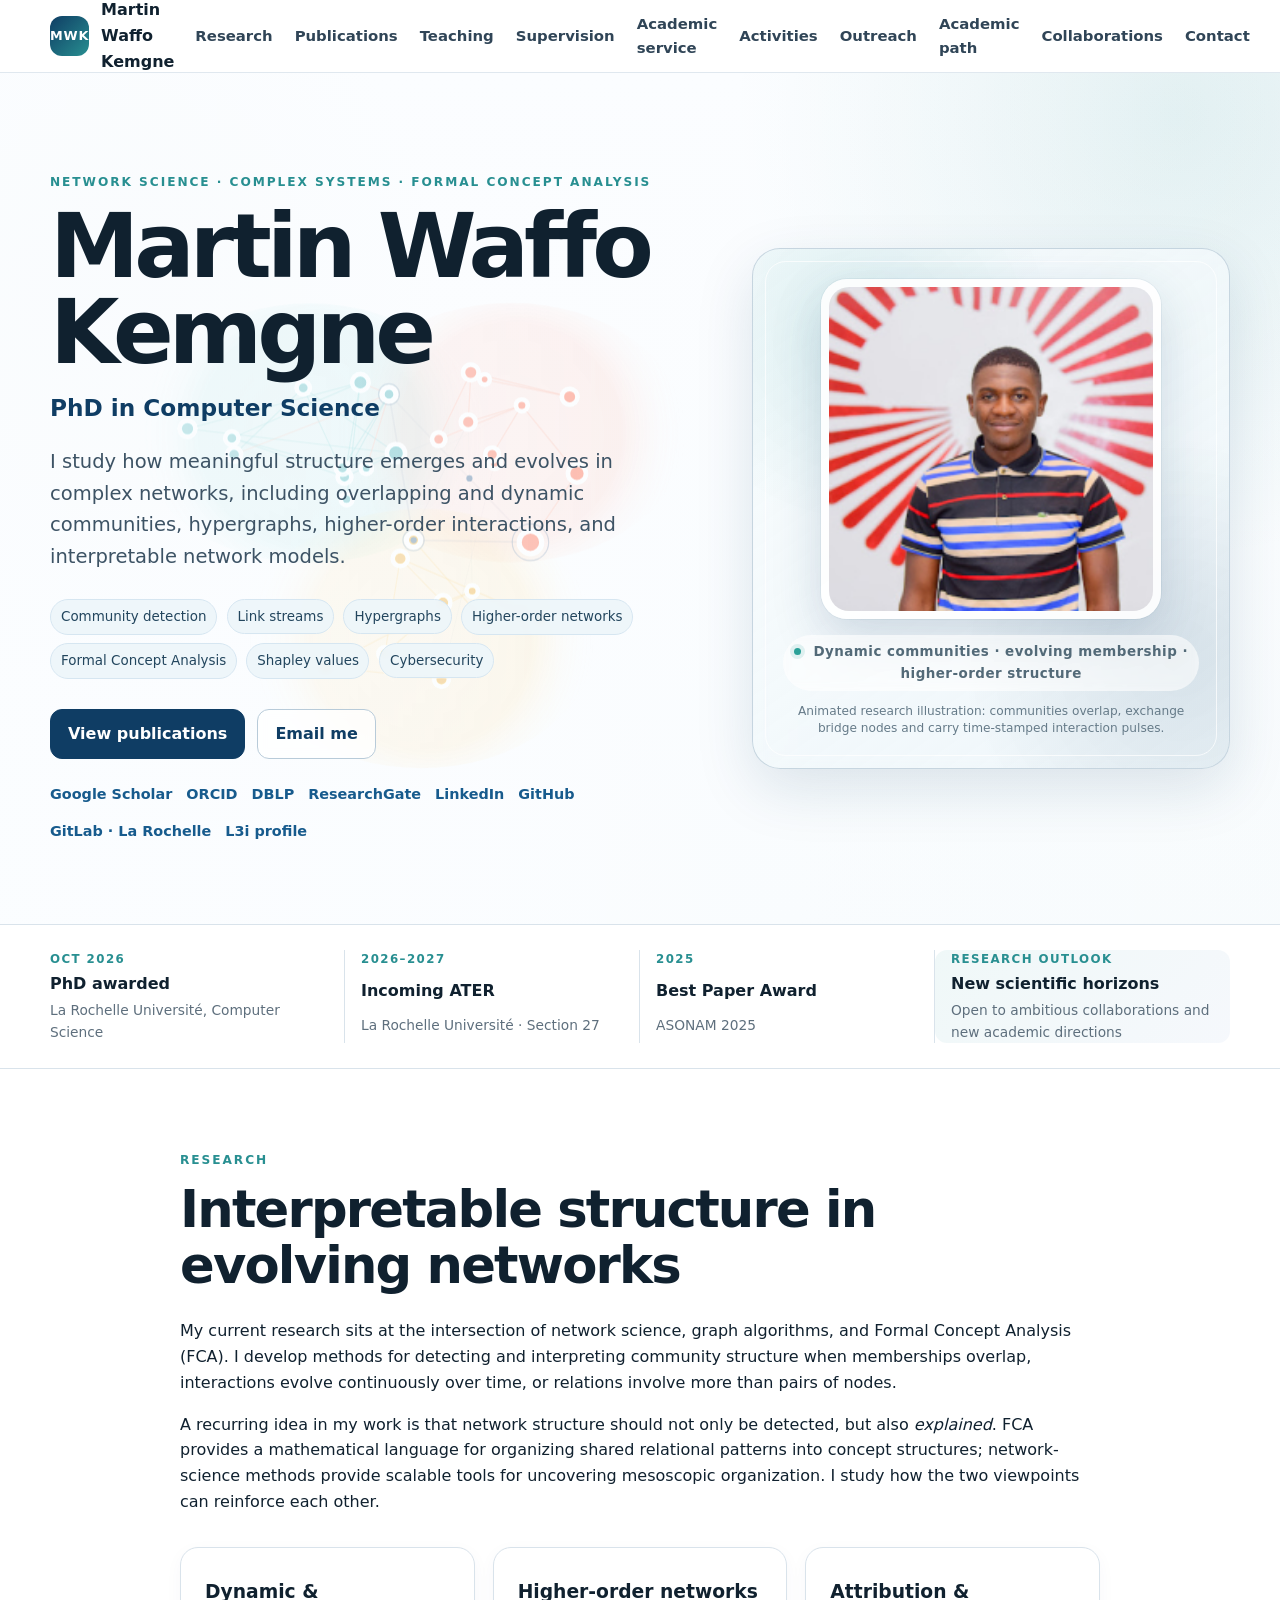
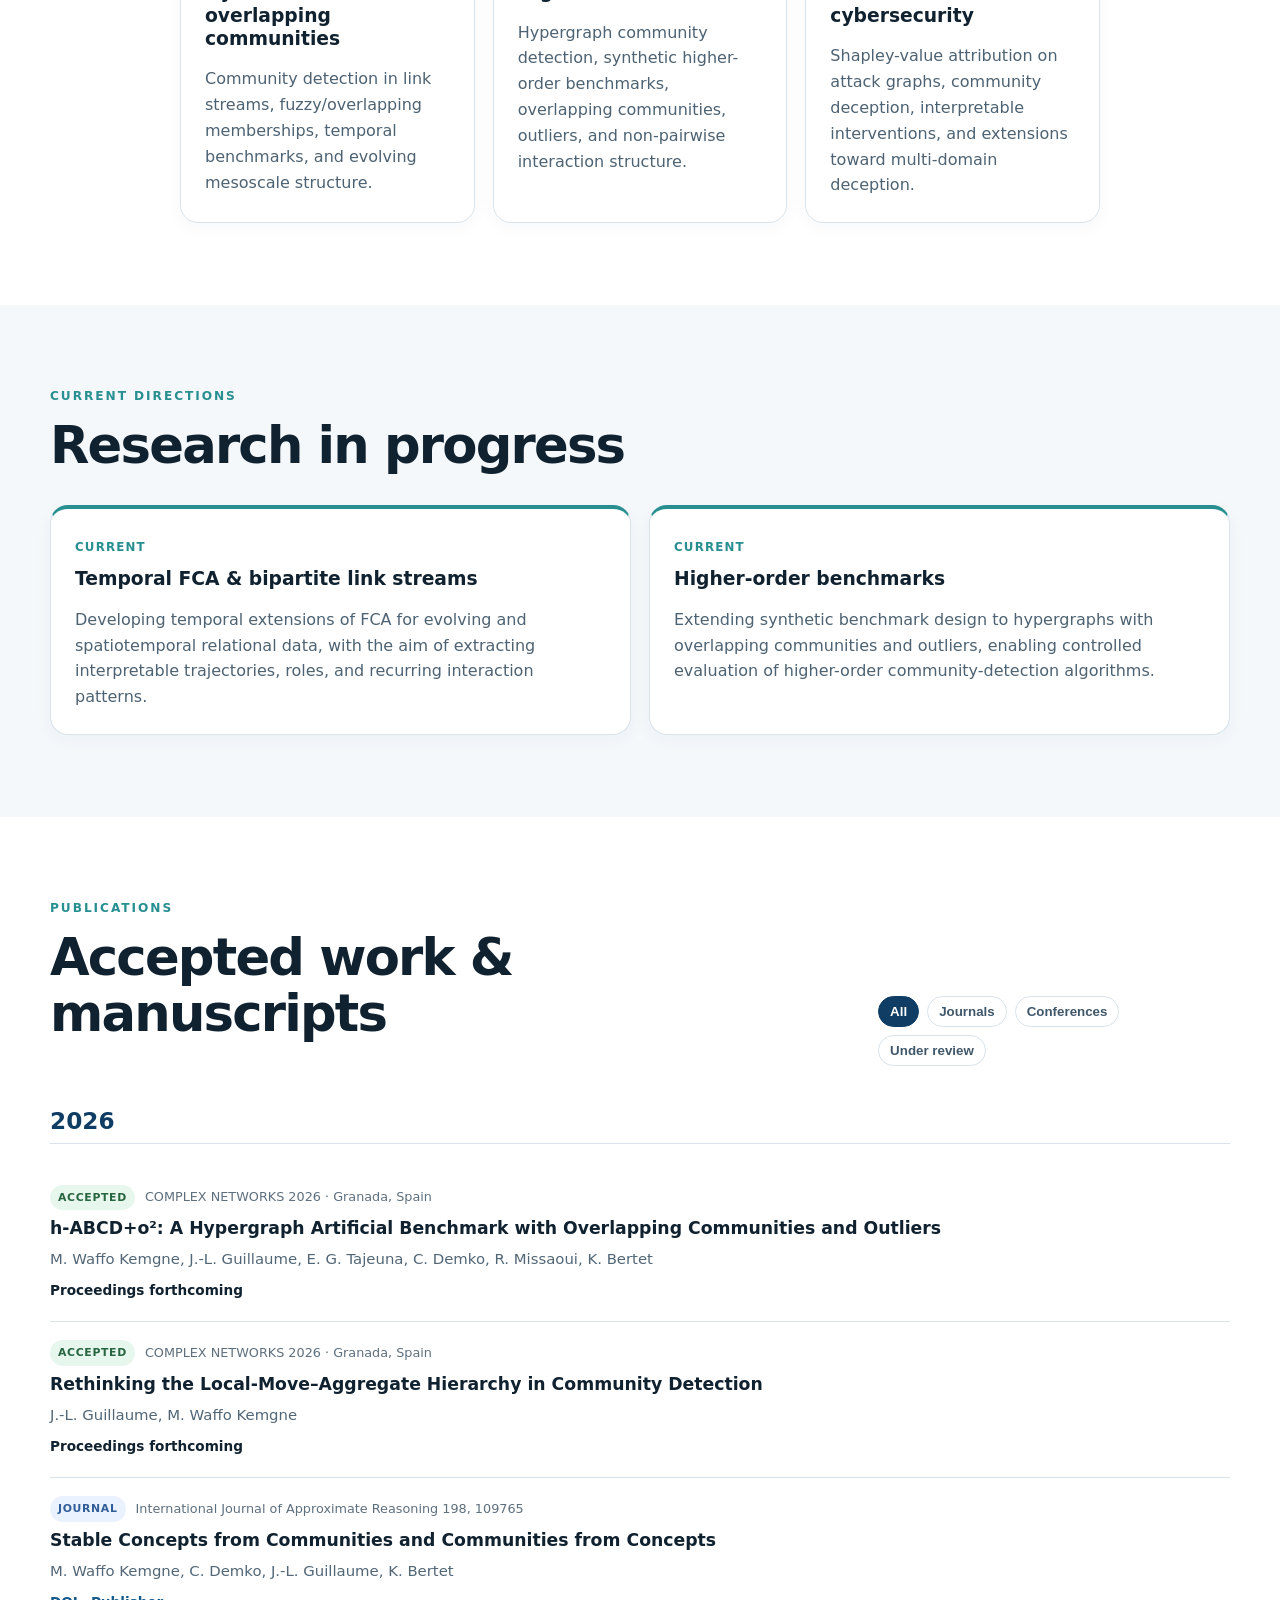
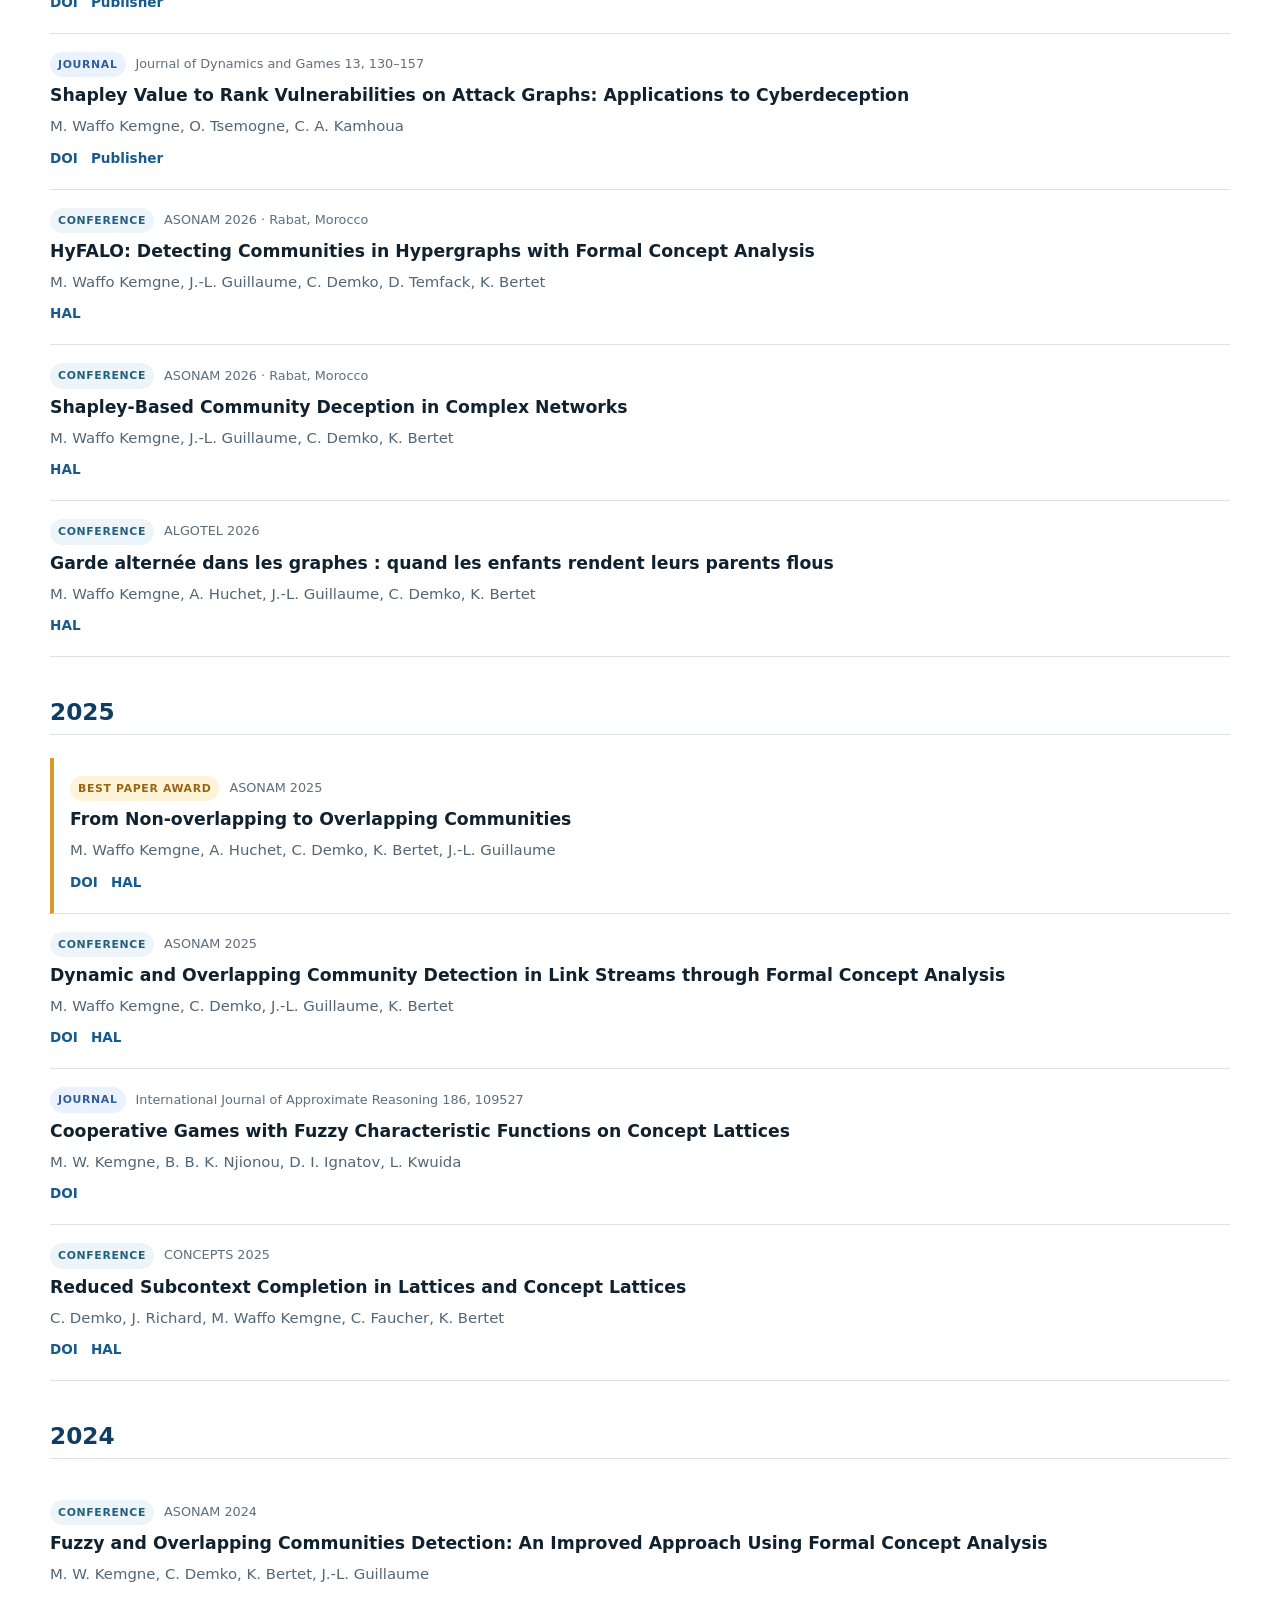
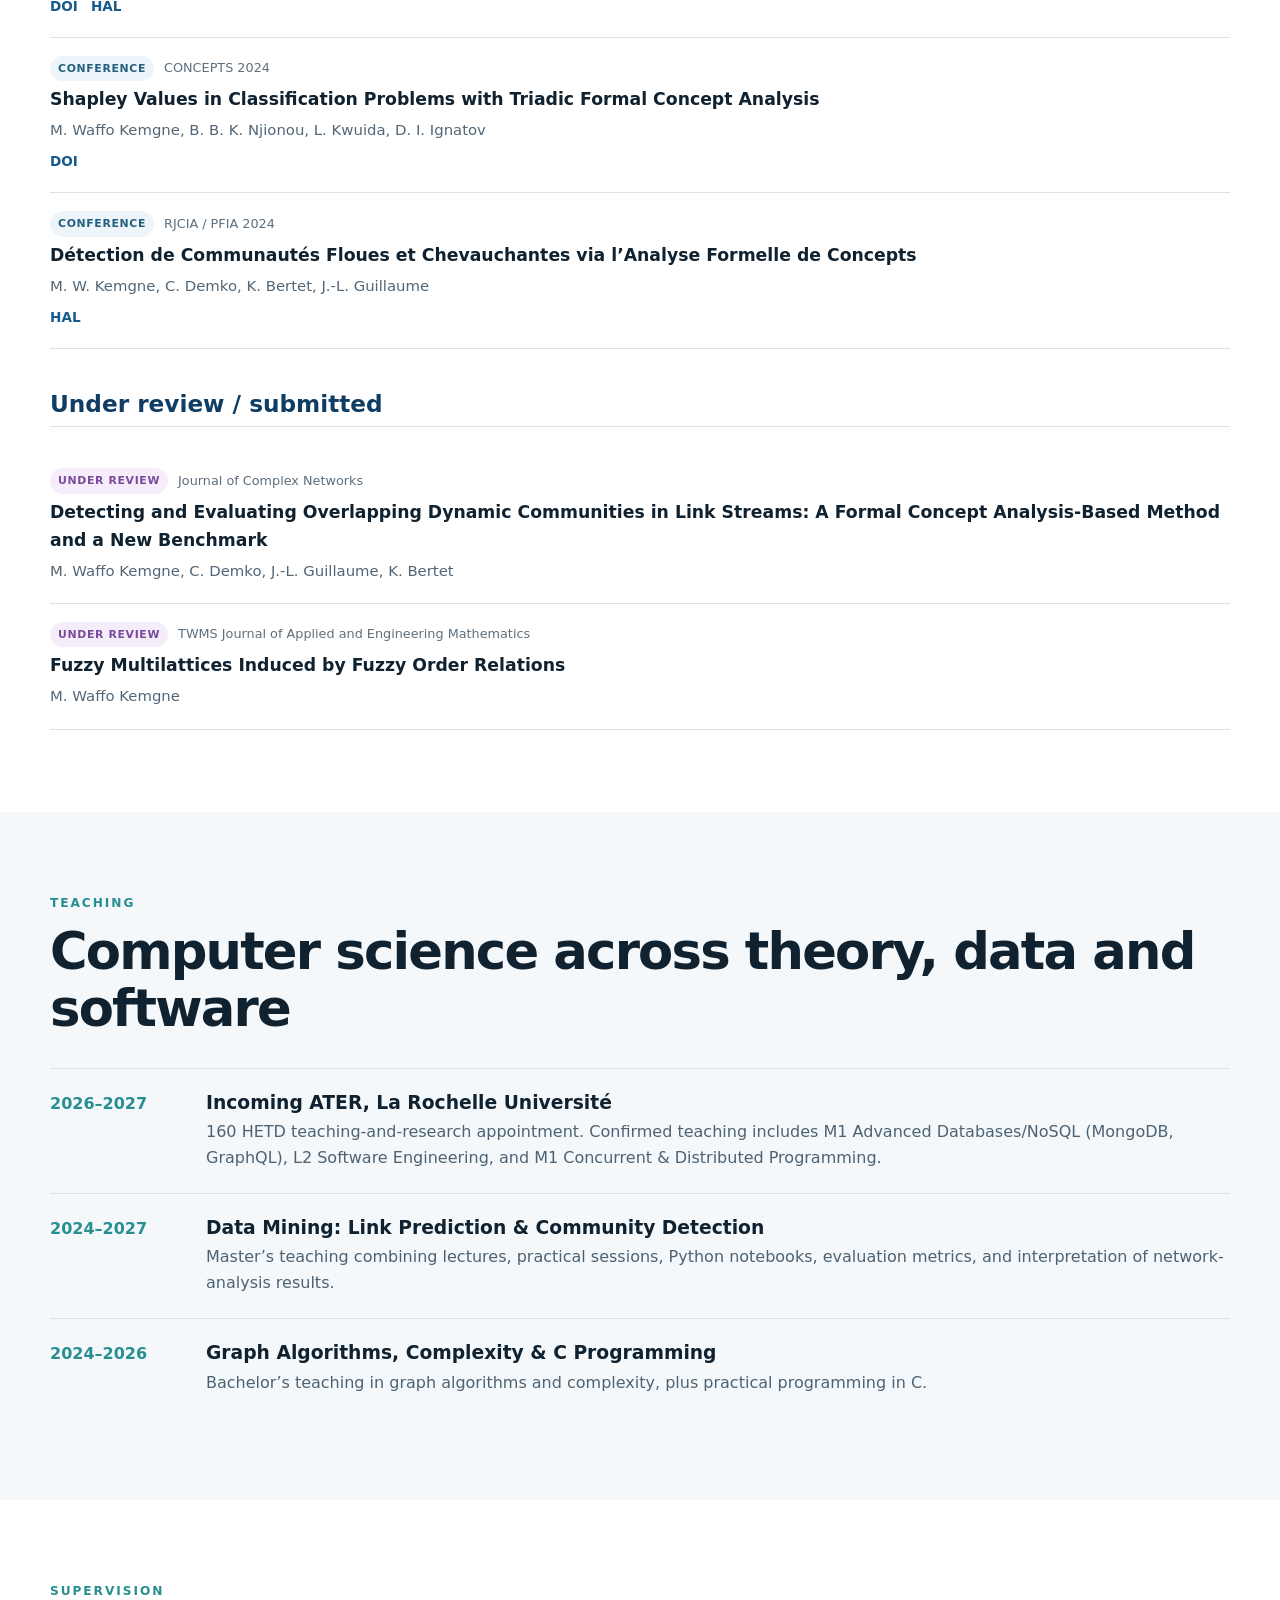
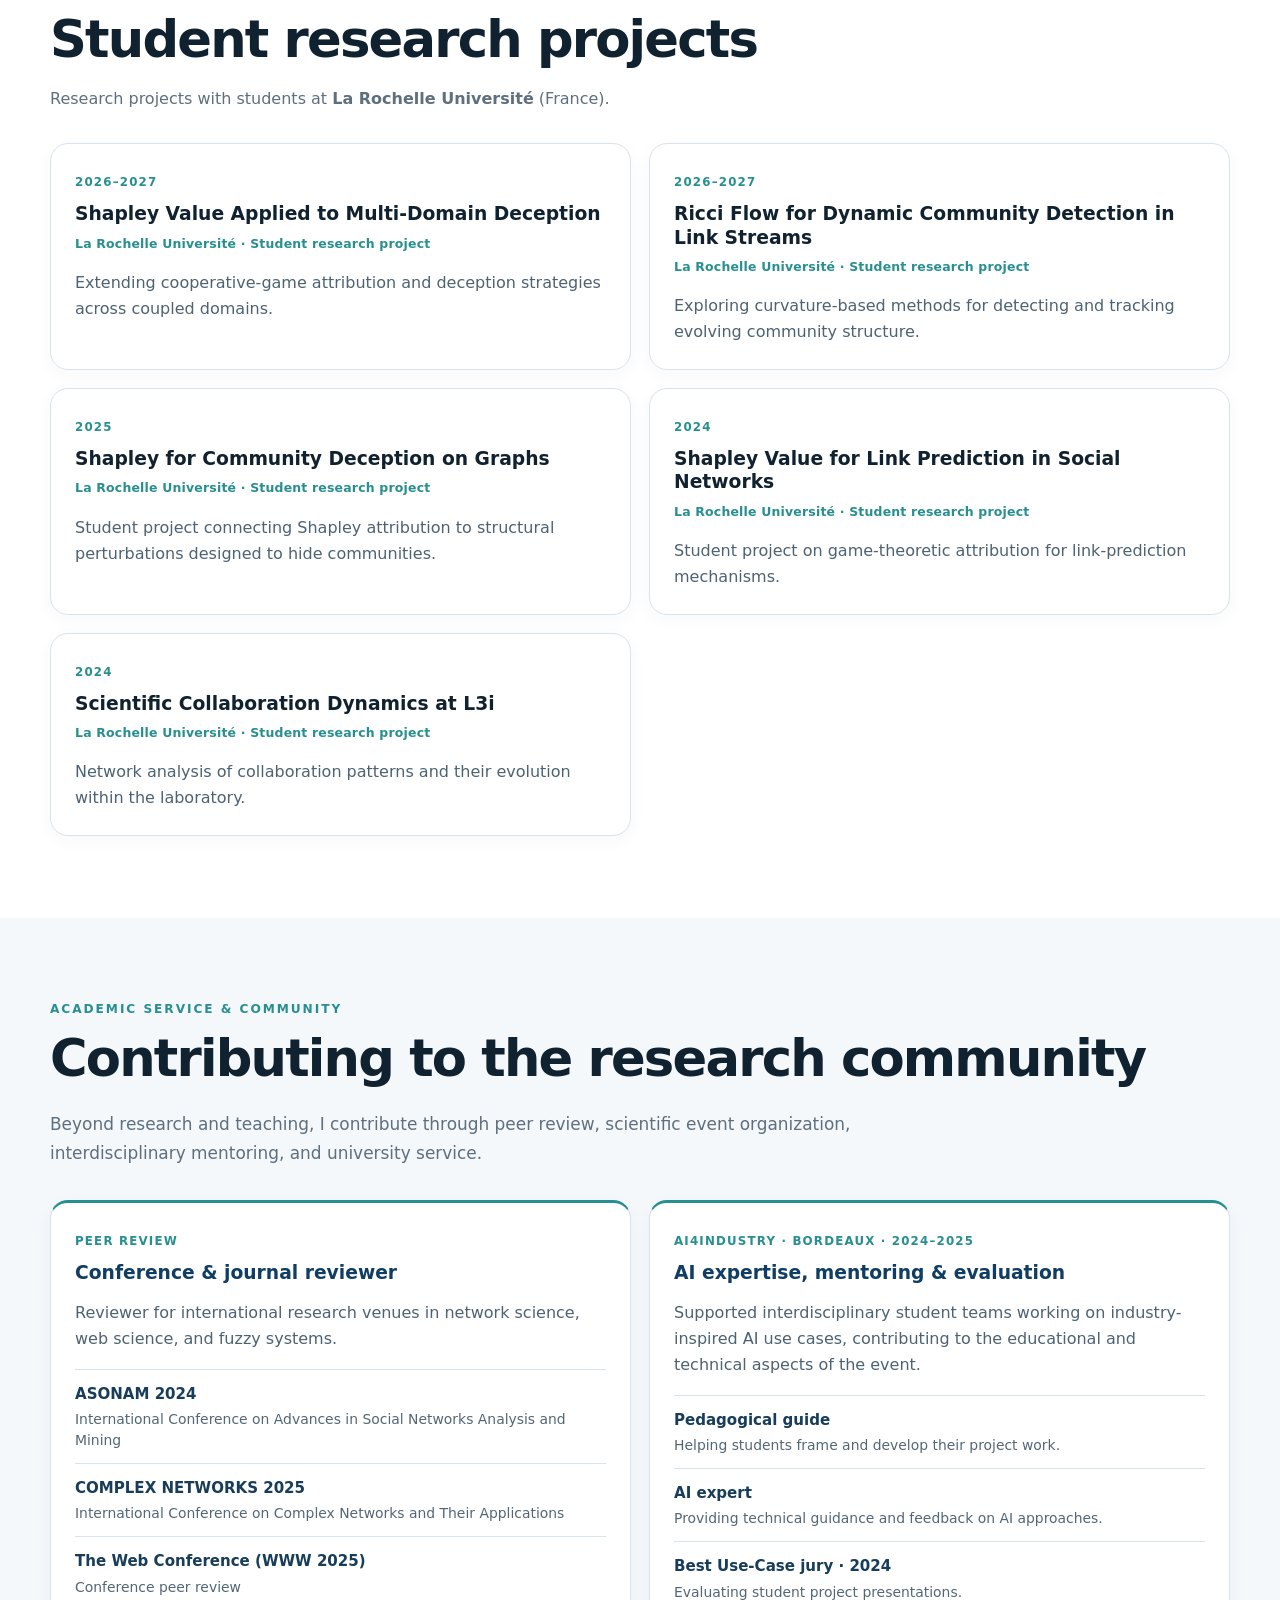
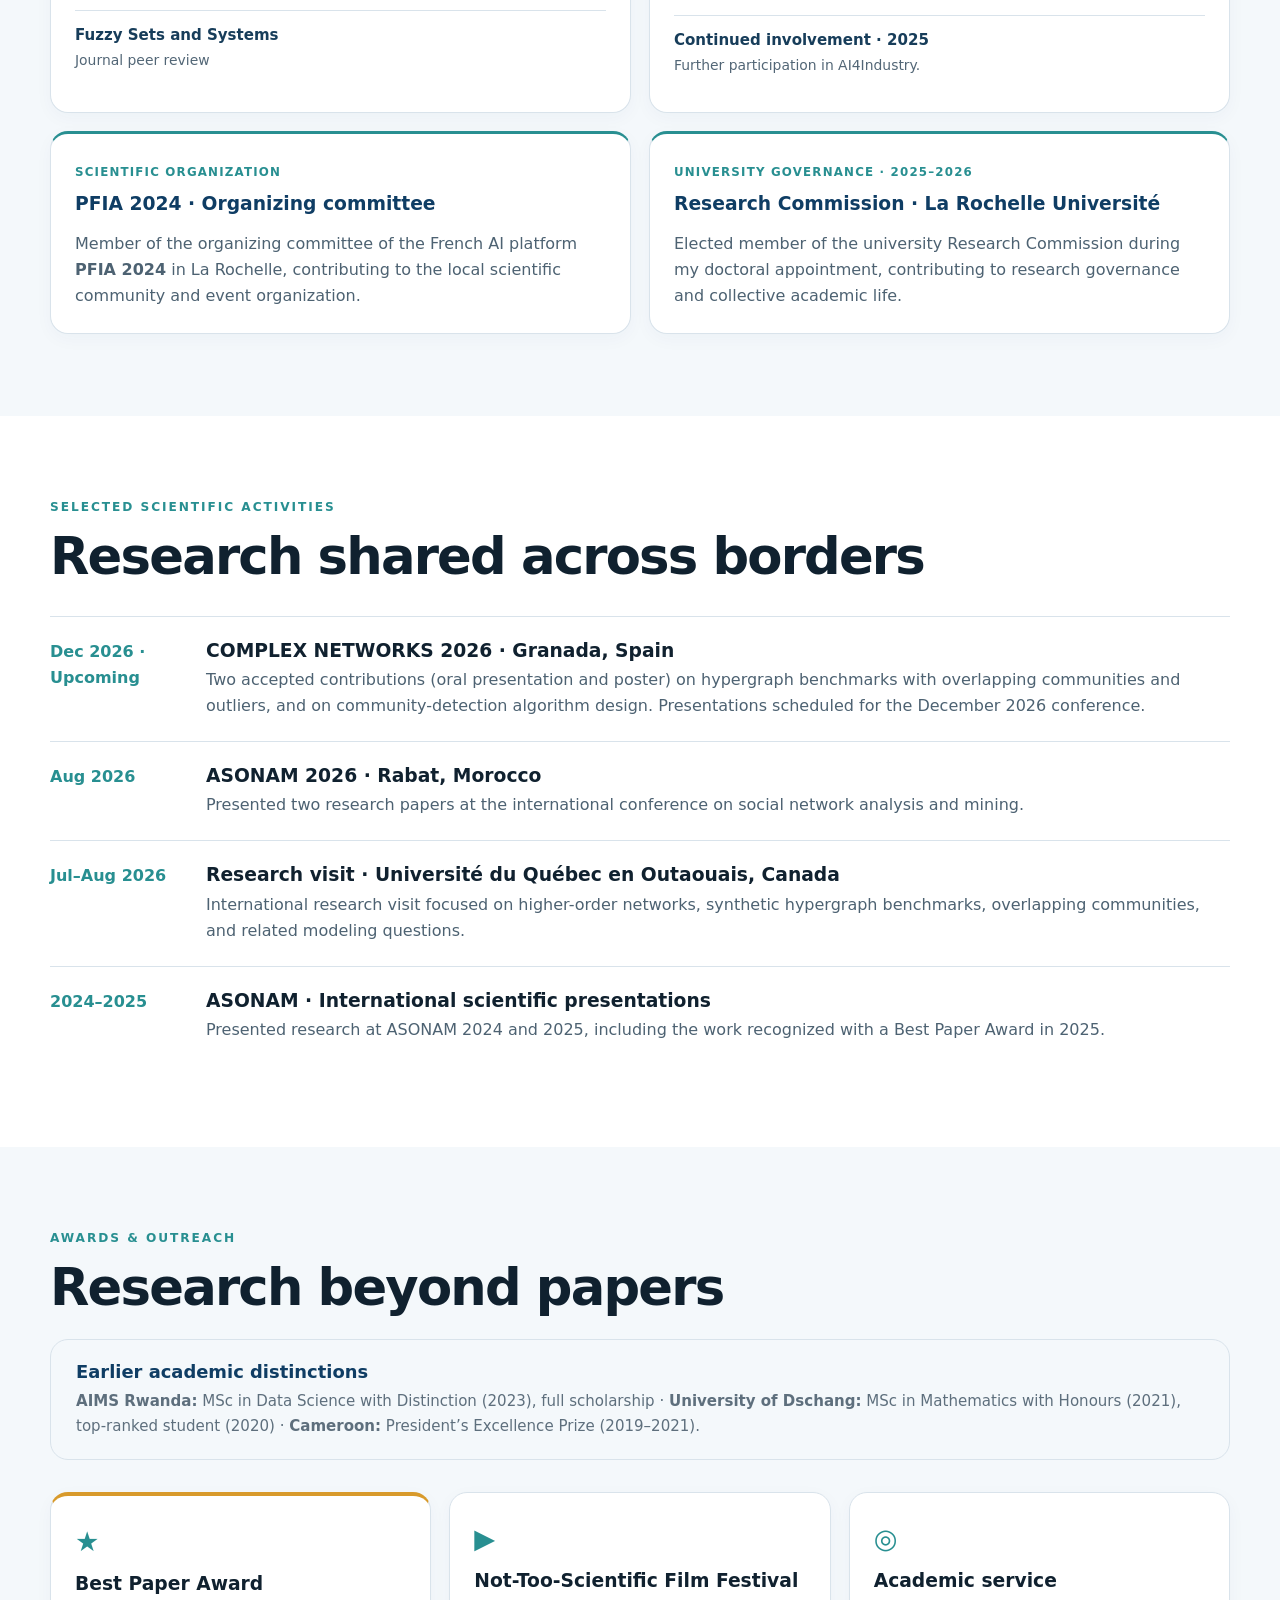
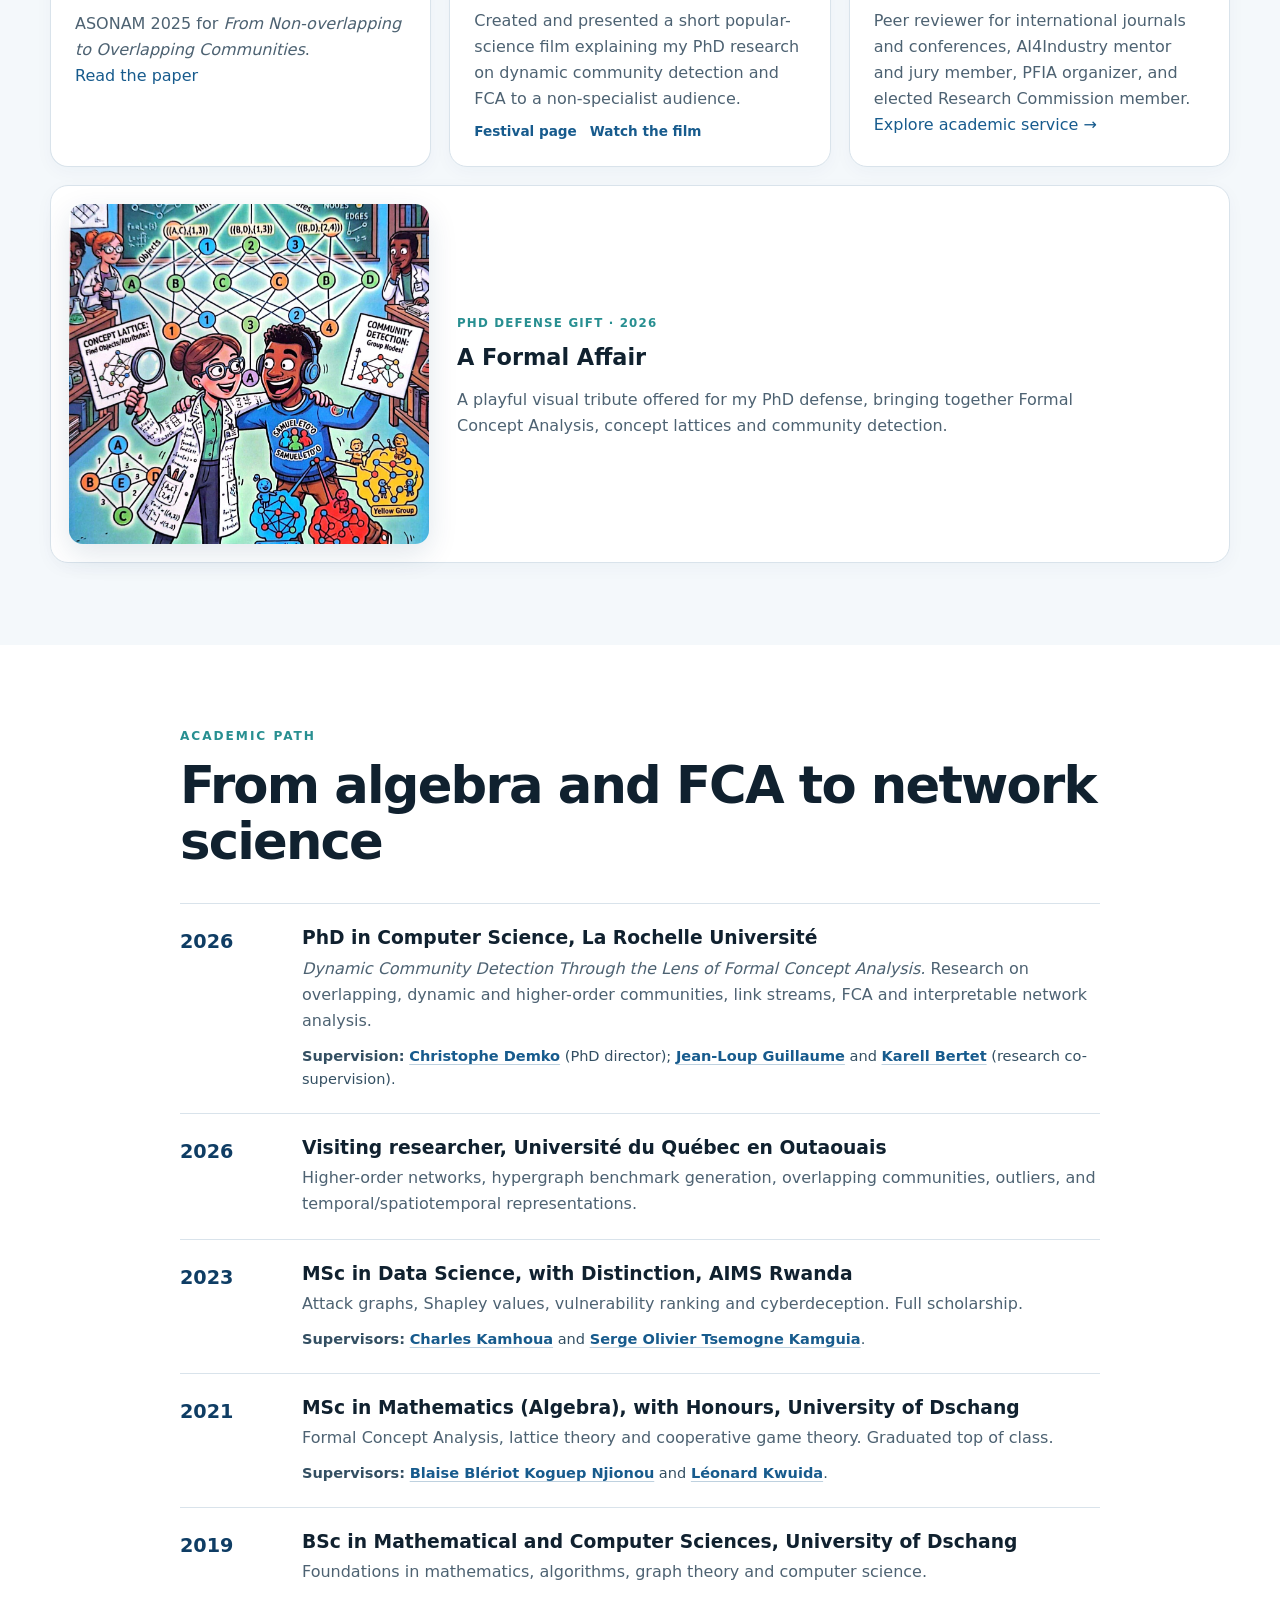
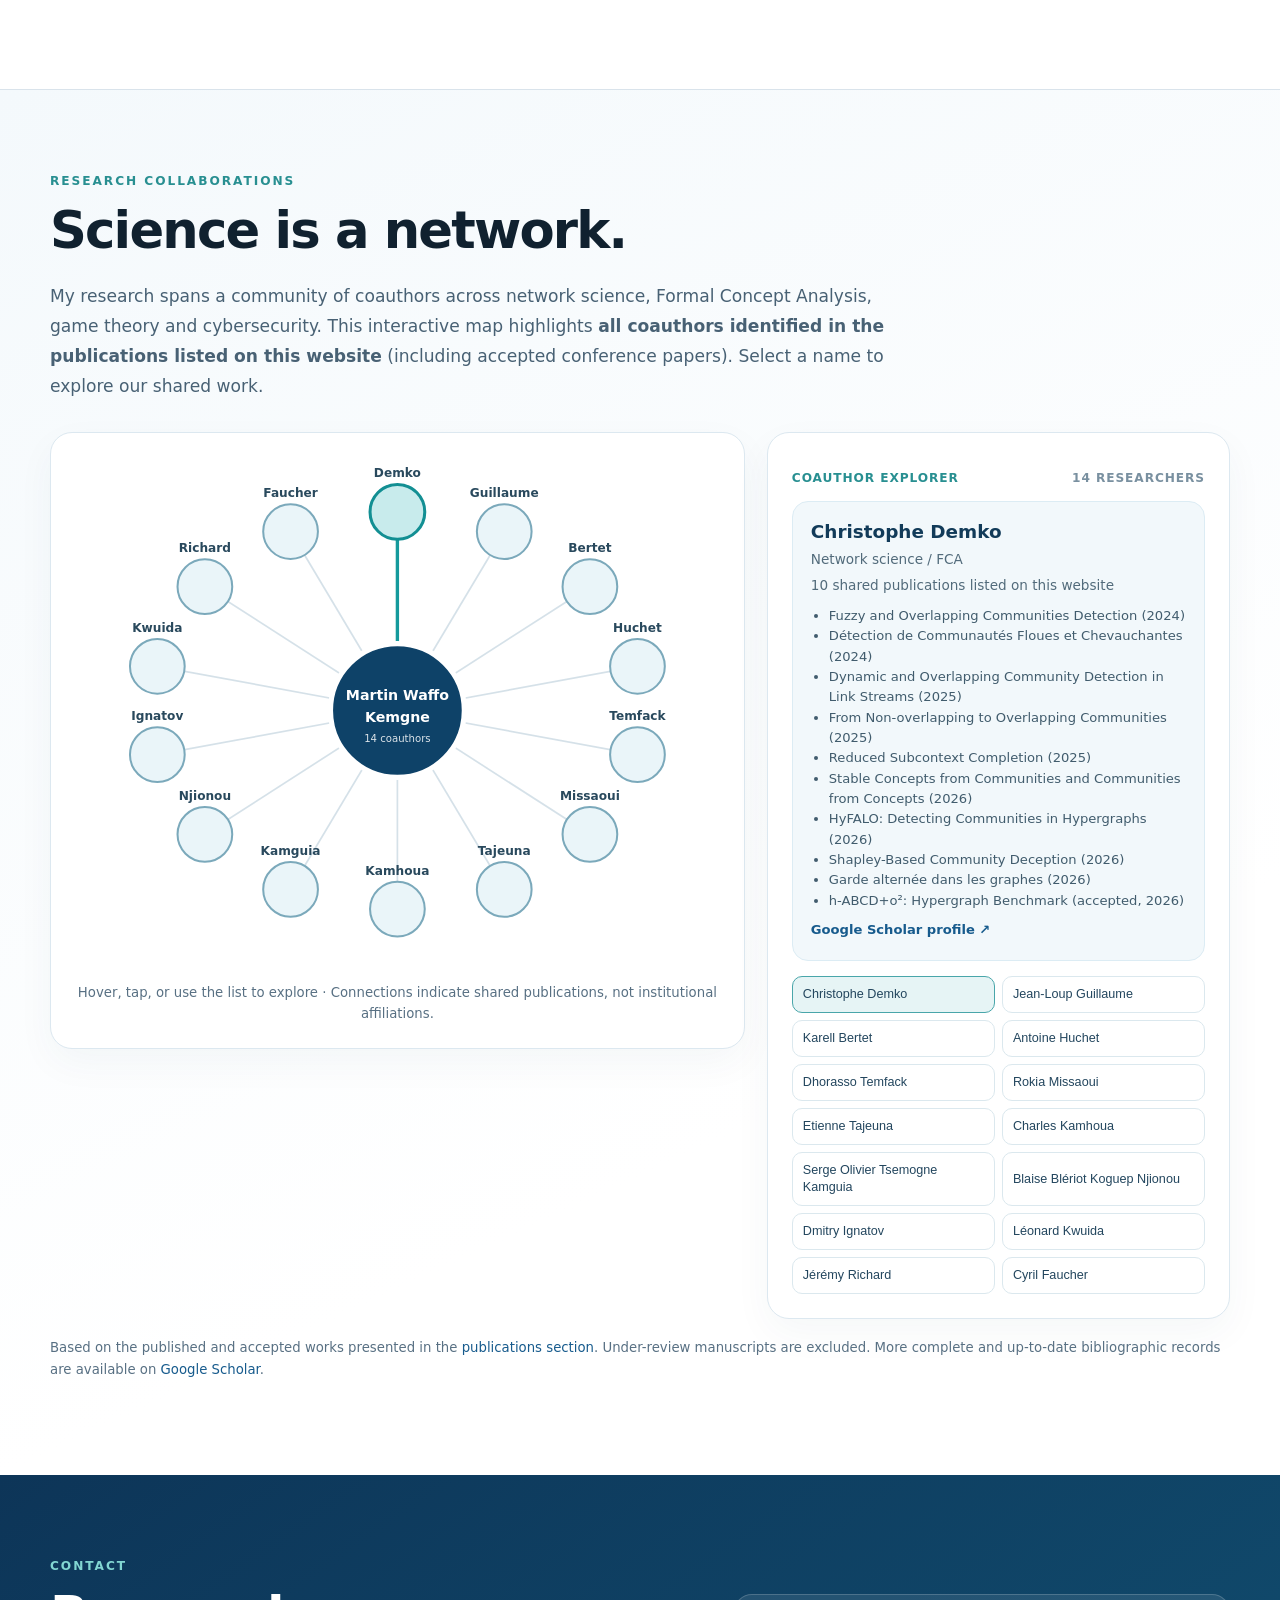
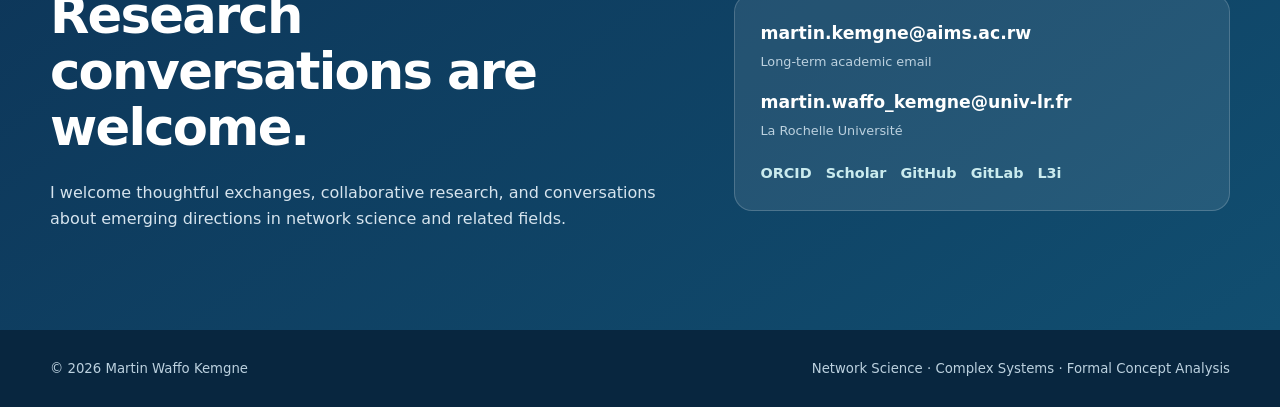
==== commit e52e888d: "Update academic service and scientific activities" ====
--- a/index.html
+++ b/index.html
@@ -51,6 +51,8 @@
         <a href="#publications">Publications</a>
         <a href="#teaching">Teaching</a>
         <a href="#supervision">Supervision</a>
+        <a href="#service">Academic service</a>
+        <a href="#activities">Activities</a>
         <a href="#outreach">Outreach</a>
         <a href="#path">Academic path</a>
         <a href="#collaborations">Collaborations</a>
@@ -281,14 +283,70 @@
       </div>
     </section>
 
+
+    <section id="service" class="section alt" aria-labelledby="service-heading">
+      <div class="container">
+        <p class="eyebrow">Academic service & community</p>
+        <h2 id="service-heading">Contributing to the research community</h2>
+        <p class="service-intro">Beyond research and teaching, I contribute through peer review, scientific event organization, interdisciplinary mentoring, and university service.</p>
+        <div class="cards two service-grid">
+          <article class="card service-card">
+            <span class="status">Peer review</span><h3>Conference & journal reviewer</h3>
+            <p>Reviewer for international research venues in network science, web science, and fuzzy systems.</p>
+            <ul class="service-list">
+              <li><strong>ASONAM 2024</strong> <span>International Conference on Advances in Social Networks Analysis and Mining</span></li>
+              <li><strong>COMPLEX NETWORKS 2025</strong> <span>International Conference on Complex Networks and Their Applications</span></li>
+              <li><strong>The Web Conference (WWW 2025)</strong> <span>Conference peer review</span></li>
+              <li><strong>Fuzzy Sets and Systems</strong> <span>Journal peer review</span></li>
+            </ul>
+          </article>
+          <article class="card service-card">
+            <span class="status">AI4Industry · Bordeaux · 2024–2025</span><h3>AI expertise, mentoring & evaluation</h3>
+            <p>Supported interdisciplinary student teams working on industry-inspired AI use cases, contributing to the educational and technical aspects of the event.</p>
+            <ul class="service-list">
+              <li><strong>Pedagogical guide</strong> <span>Helping students frame and develop their project work.</span></li>
+              <li><strong>AI expert</strong> <span>Providing technical guidance and feedback on AI approaches.</span></li>
+              <li><strong>Best Use-Case jury · 2024</strong> <span>Evaluating student project presentations.</span></li>
+              <li><strong>Continued involvement · 2025</strong> <span>Further participation in AI4Industry.</span></li>
+            </ul>
+          </article>
+          <article class="card service-card">
+            <span class="status">Scientific organization</span><h3>PFIA 2024 · Organizing committee</h3>
+            <p>Member of the organizing committee of the French AI platform <strong>PFIA 2024</strong> in La Rochelle, contributing to the local scientific community and event organization.</p>
+          </article>
+          <article class="card service-card">
+            <span class="status">University governance · 2025–2026</span><h3>Research Commission · La Rochelle Université</h3>
+            <p>Elected member of the university Research Commission during my doctoral appointment, contributing to research governance and collective academic life.</p>
+          </article>
+        </div>
+      </div>
+    </section>
+
+    <section id="activities" class="section" aria-labelledby="activities-heading">
+      <div class="container">
+        <p class="eyebrow">Selected scientific activities</p>
+        <h2 id="activities-heading">Research shared across borders</h2>
+        <div class="timeline">
+          <div class="timeline-item"><span>Dec 2026 · Upcoming</span><div><h3>COMPLEX NETWORKS 2026 · Granada, Spain</h3><p>Two accepted contributions (oral presentation and poster) on hypergraph benchmarks with overlapping communities and outliers, and on community-detection algorithm design. Presentations scheduled for the December 2026 conference.</p></div></div>
+          <div class="timeline-item"><span>Aug 2026</span><div><h3>ASONAM 2026 · Rabat, Morocco</h3><p>Presented two research papers at the international conference on social network analysis and mining.</p></div></div>
+          <div class="timeline-item"><span>Jul–Aug 2026</span><div><h3>Research visit · Université du Québec en Outaouais, Canada</h3><p>International research visit focused on higher-order networks, synthetic hypergraph benchmarks, overlapping communities, and related modeling questions.</p></div></div>
+          <div class="timeline-item"><span>2024–2025</span><div><h3>ASONAM · International scientific presentations</h3><p>Presented research at ASONAM 2024 and 2025, including the work recognized with a Best Paper Award in 2025.</p></div></div>
+        </div>
+      </div>
+    </section>
     <section id="outreach" class="section alt">
       <div class="container">
         <p class="eyebrow">Awards & outreach</p>
         <h2>Research beyond papers</h2>
+
+        <div class="research-connections" aria-label="Earlier academic distinctions">
+          <h3>Earlier academic distinctions</h3>
+          <p><strong>AIMS Rwanda:</strong> MSc in Data Science with Distinction (2023), full scholarship · <strong>University of Dschang:</strong> MSc in Mathematics with Honours (2021), top-ranked student (2020) · <strong>Cameroon:</strong> President’s Excellence Prize (2019–2021).</p>
+        </div>
         <div class="cards outreach-grid">
           <article class="card award-card"><div class="big-icon">★</div><h3>Best Paper Award</h3><p>ASONAM 2025 for <em>From Non-overlapping to Overlapping Communities</em>.</p><a href="https://hal.science/hal-05134820" target="_blank" rel="noreferrer">Read the paper</a></article>
           <article class="card"><div class="big-icon">▶</div><h3>Not-Too-Scientific Film Festival</h3><p>Created and presented a short popular-science film explaining my PhD research on dynamic community detection and FCA to a non-specialist audience.</p><div class="pub-links"><a href="https://adocs.univ-lr.fr/festival/ffpts2025/" target="_blank" rel="noreferrer">Festival page</a><a href="https://youtu.be/aTssLEBtA5s" target="_blank" rel="noreferrer">Watch the film</a></div></article>
-          <article class="card"><div class="big-icon">◎</div><h3>Scientific service</h3><p>Elected member of the Research Commission at La Rochelle Université from 2025 until my PhD defense in October 2026; reviewer for ASONAM, COMPLEX NETWORKS, WWW, and <em>Fuzzy Sets and Systems</em>; PFIA 2024 organizing committee.</p></article>
+          <article class="card"><div class="big-icon">◎</div><h3>Academic service</h3><p>Peer reviewer for international journals and conferences, AI4Industry mentor and jury member, PFIA organizer, and elected Research Commission member.</p><a href="#service">Explore academic service →</a></article>
           <article class="card poster-card">
             <a class="poster-link" href="formal-affair-poster.jpeg" target="_blank" rel="noreferrer" aria-label="Open A Formal Affair poster">
               <img src="formal-affair-poster.jpeg" alt="A Formal Affair poster combining Formal Concept Analysis and community detection">
--- a/styles.css
+++ b/styles.css
@@ -83,3 +83,13 @@
 @media(max-width:1000px){.collab-layout{grid-template-columns:1fr}.collab-visual svg{max-height:490px}}
 @media(max-width:550px){.coauthor-list{grid-template-columns:1fr}.collab-side{padding:15px}.collab-visual{padding:0}.coauthor-node text{font-size:11px}}
 @media(prefers-reduced-motion:reduce){.coauthor-node circle,.coauthor-edge{transition:none}}
+
+/* Academic service: native card language with improved scannability */
+.service-intro{max-width:810px;color:var(--muted);font-size:1.06rem;line-height:1.7}
+.service-grid{align-items:stretch}.service-card{border-top:3px solid var(--teal)}
+.service-card h3{color:var(--blue)}
+.service-list{list-style:none;padding:0;margin:17px 0 0;display:grid;gap:0}
+.service-list li{display:grid;gap:3px;border-top:1px solid var(--line);padding:12px 0}
+.service-list li strong{color:#173d5a;font-size:.94rem}
+.service-list li span{color:#526676;font-size:.87rem;line-height:1.5}
+@media(max-width:650px){.service-grid{grid-template-columns:1fr}}
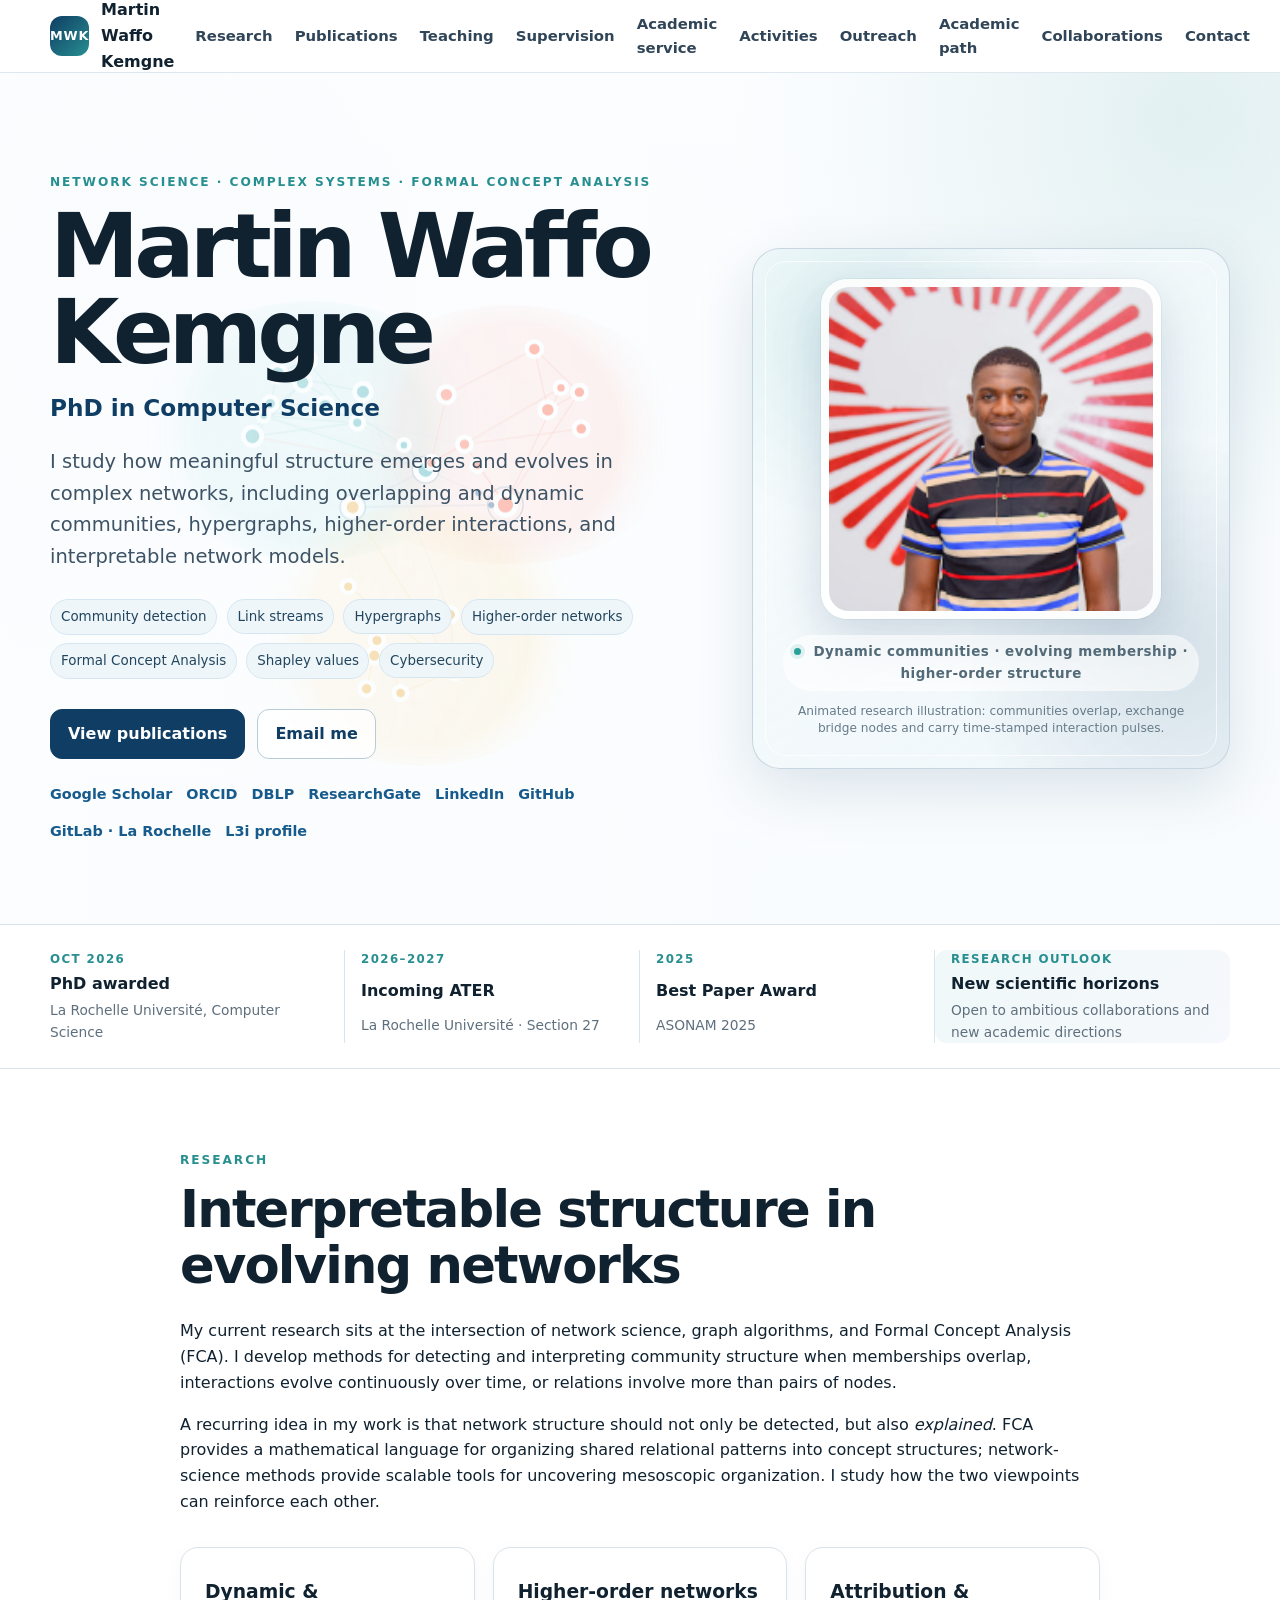
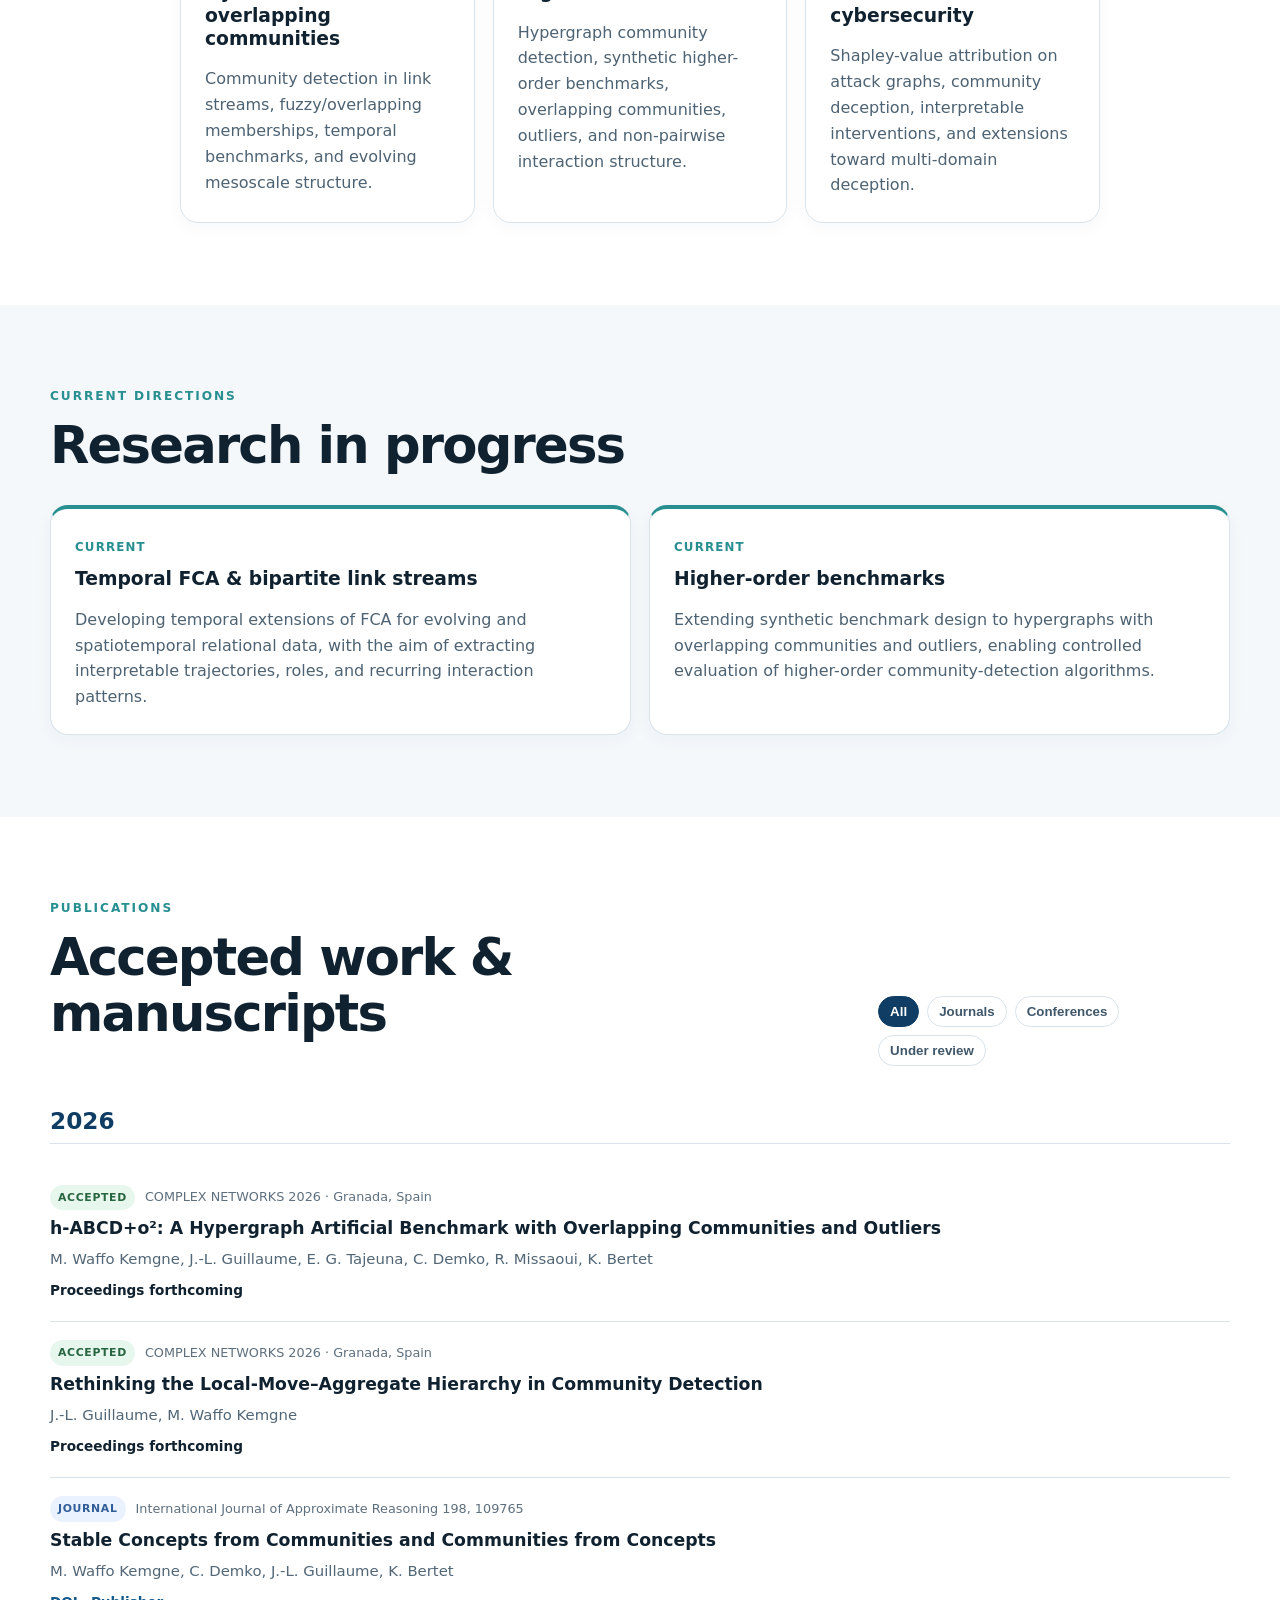
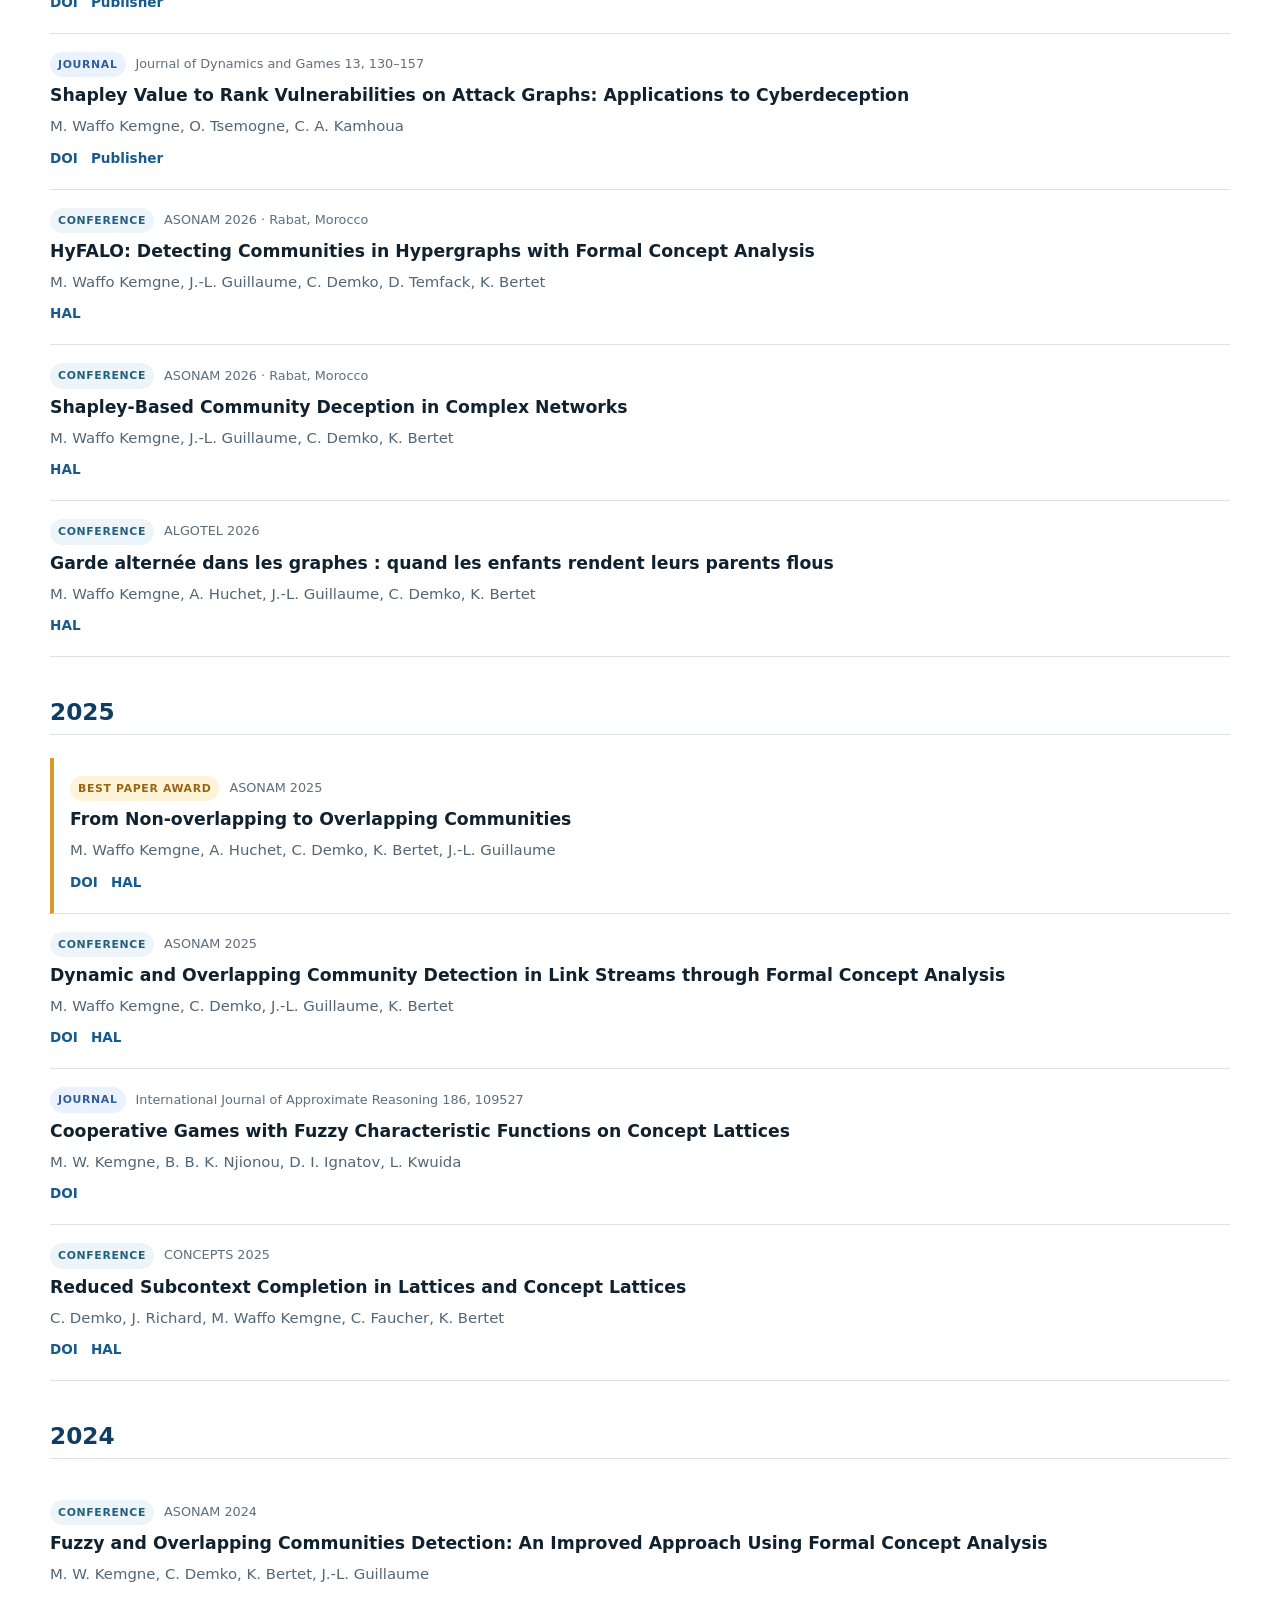
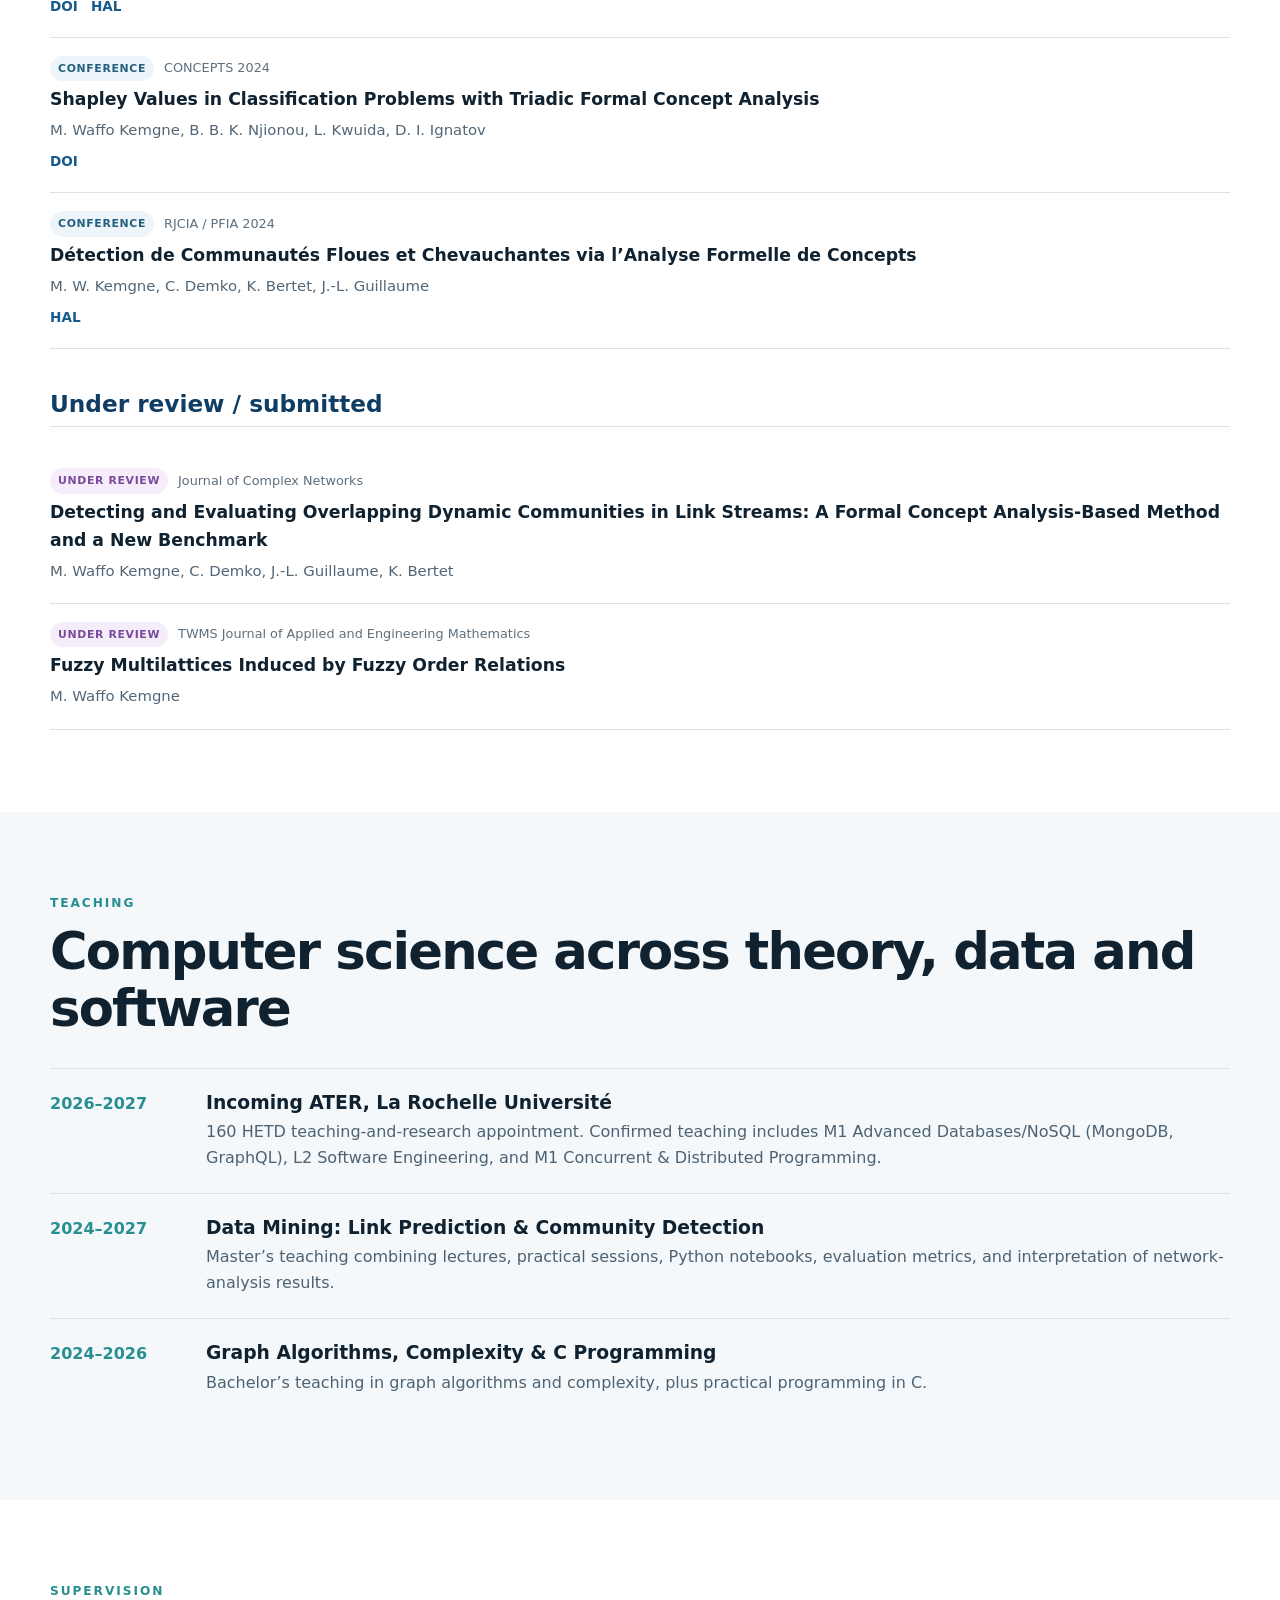
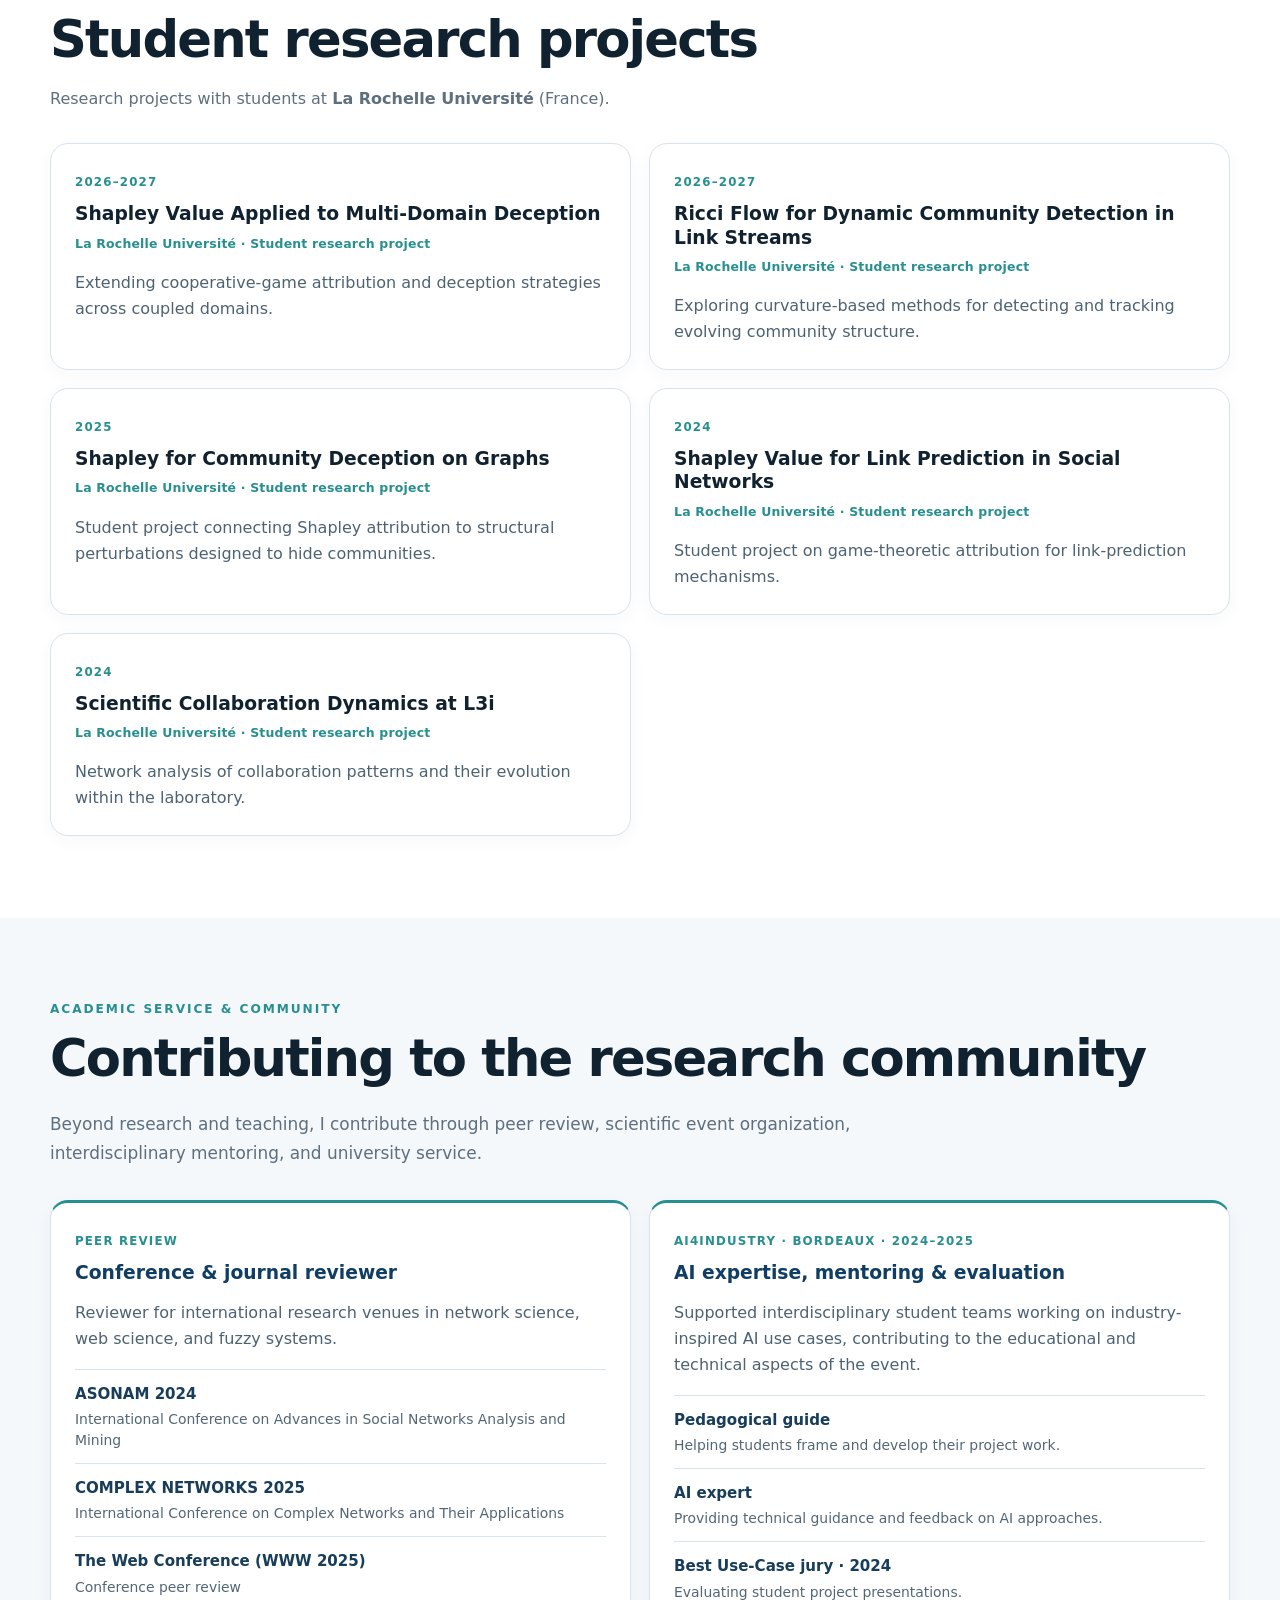
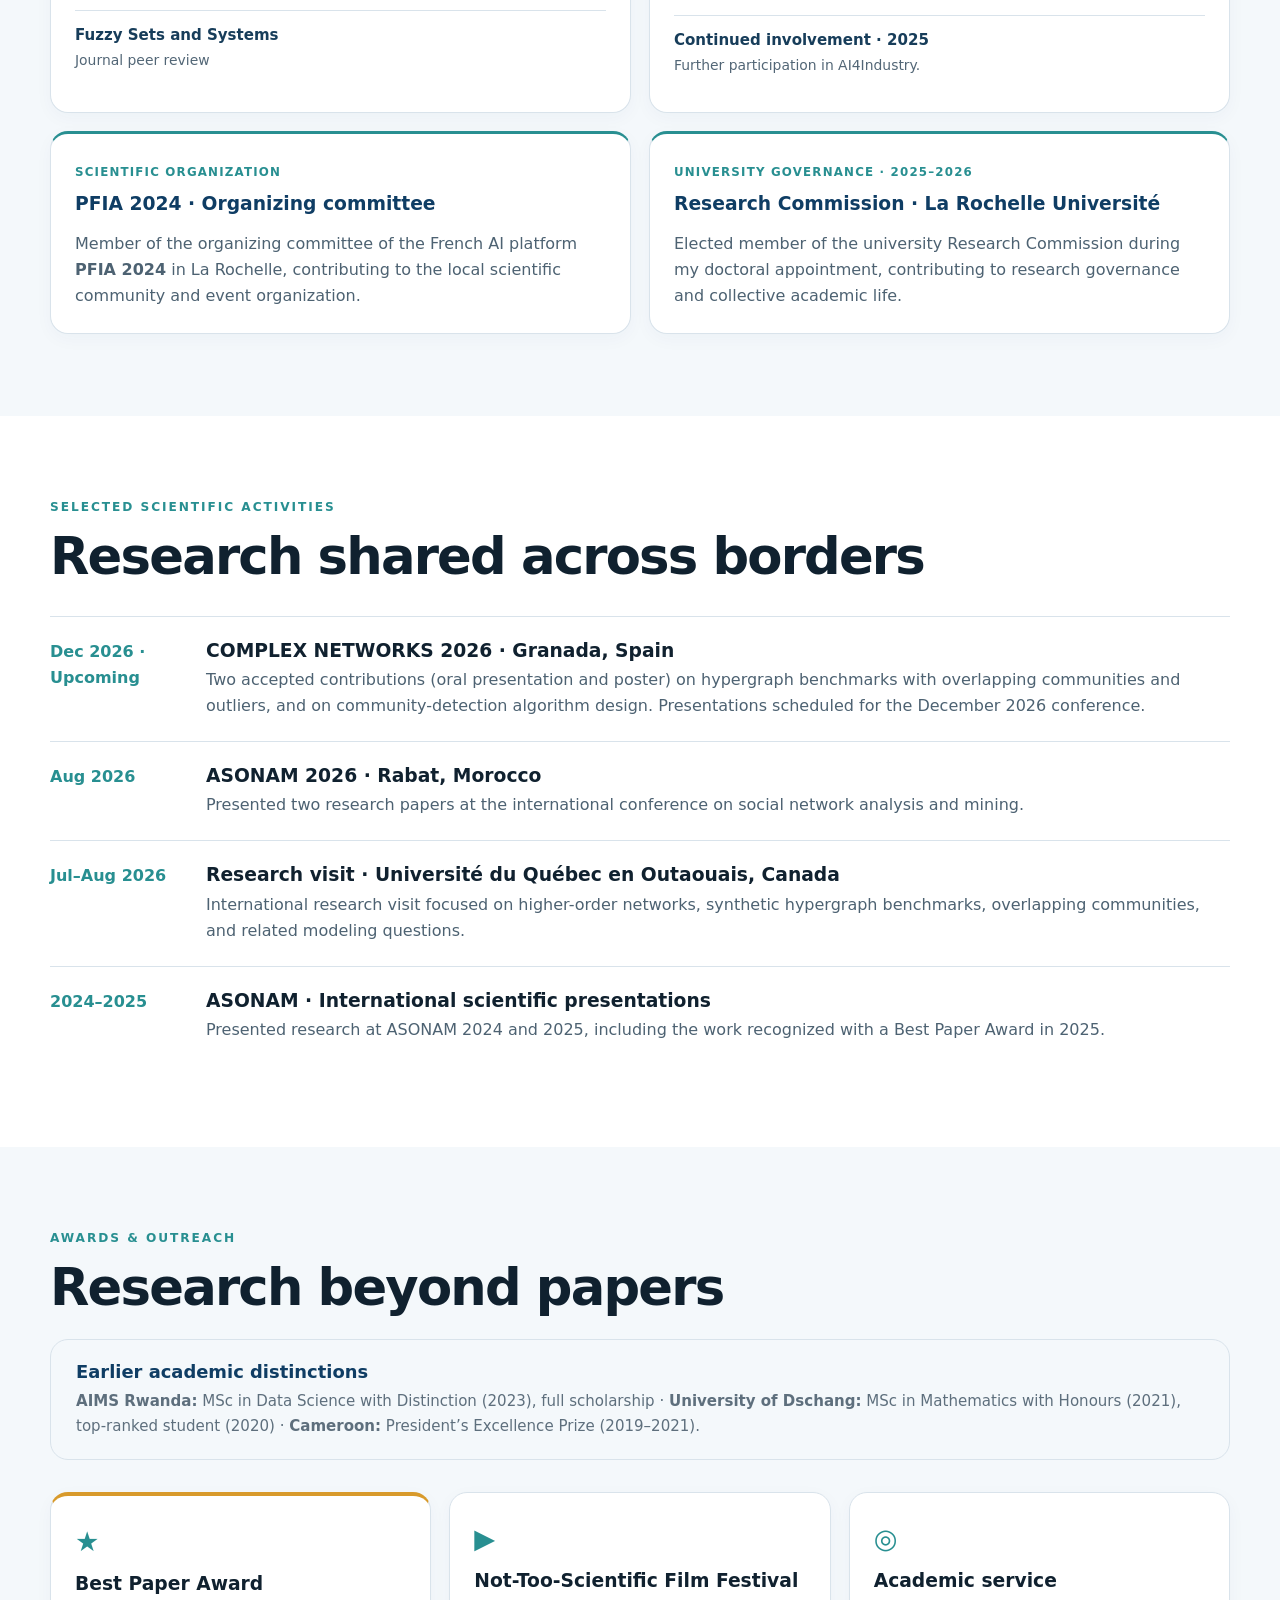
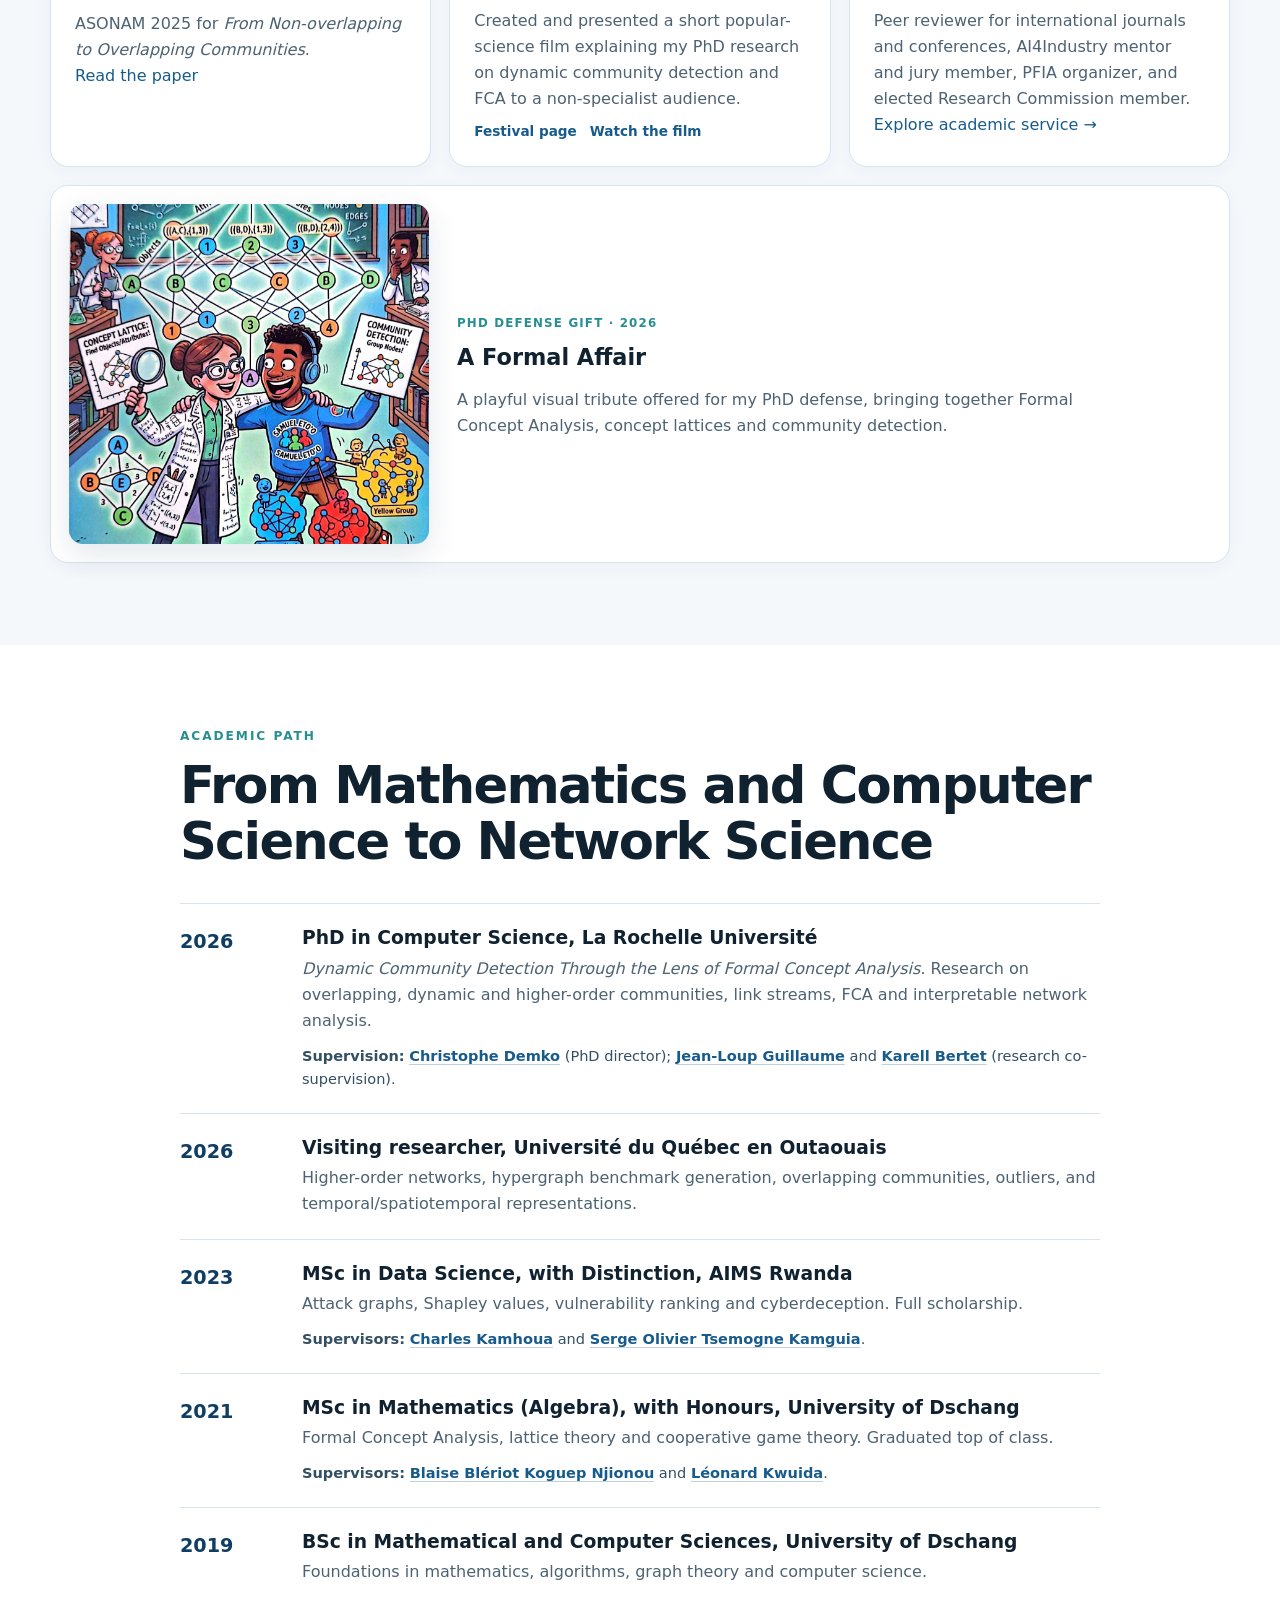
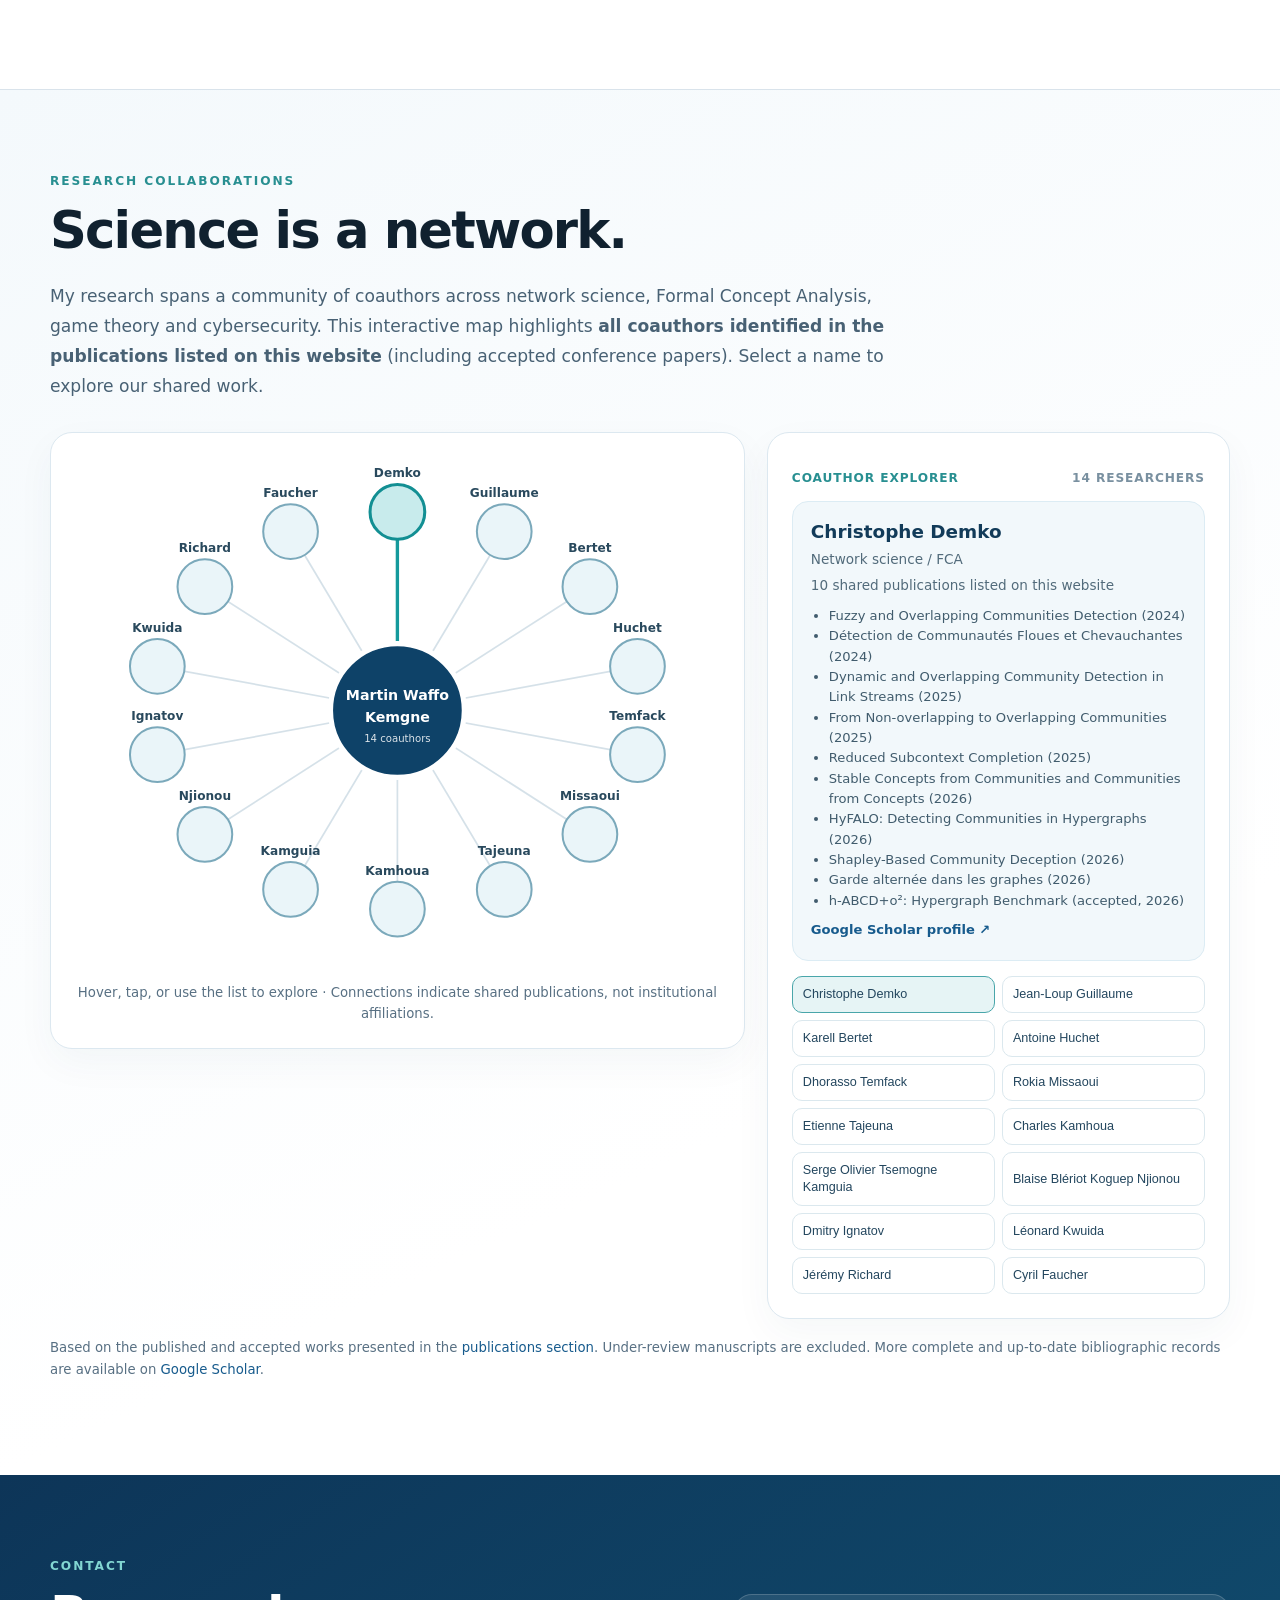
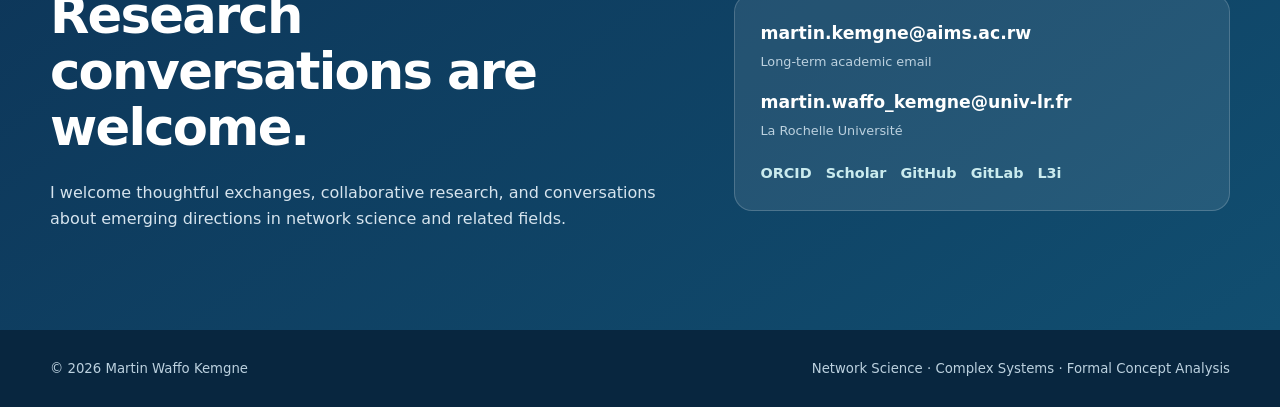
==== commit 88b981ee: "Update academic background heading" ====
--- a/index.html
+++ b/index.html
@@ -360,7 +360,7 @@
     <section id="path" class="section">
       <div class="container narrow">
         <p class="eyebrow">Academic path</p>
-        <h2>From algebra and FCA to network science</h2>
+        <h2>From Mathematics and Computer Science to Network Science</h2>
         <div class="path-list">
           <div><span class="year">2026</span><div><h3>PhD in Computer Science, La Rochelle Université</h3><p><em>Dynamic Community Detection Through the Lens of Formal Concept Analysis.</em> Research on overlapping, dynamic and higher-order communities, link streams, FCA and interpretable network analysis.</p><p class="academic-mentors"><strong>Supervision:</strong> <a href="https://scholar.google.com/citations?user=2yxJAEYAAAAJ" target="_blank" rel="noopener noreferrer">Christophe Demko</a> (PhD director); <a href="https://scholar.google.com/citations?user=khOMuc0AAAAJ" target="_blank" rel="noopener noreferrer">Jean-Loup Guillaume</a> and <a href="https://scholar.google.com/citations?user=HYPEcjkAAAAJ" target="_blank" rel="noopener noreferrer">Karell Bertet</a> (research co-supervision).</p></div></div>
           <div><span class="year">2026</span><div><h3>Visiting researcher, Université du Québec en Outaouais</h3><p>Higher-order networks, hypergraph benchmark generation, overlapping communities, outliers, and temporal/spatiotemporal representations.</p></div></div>
